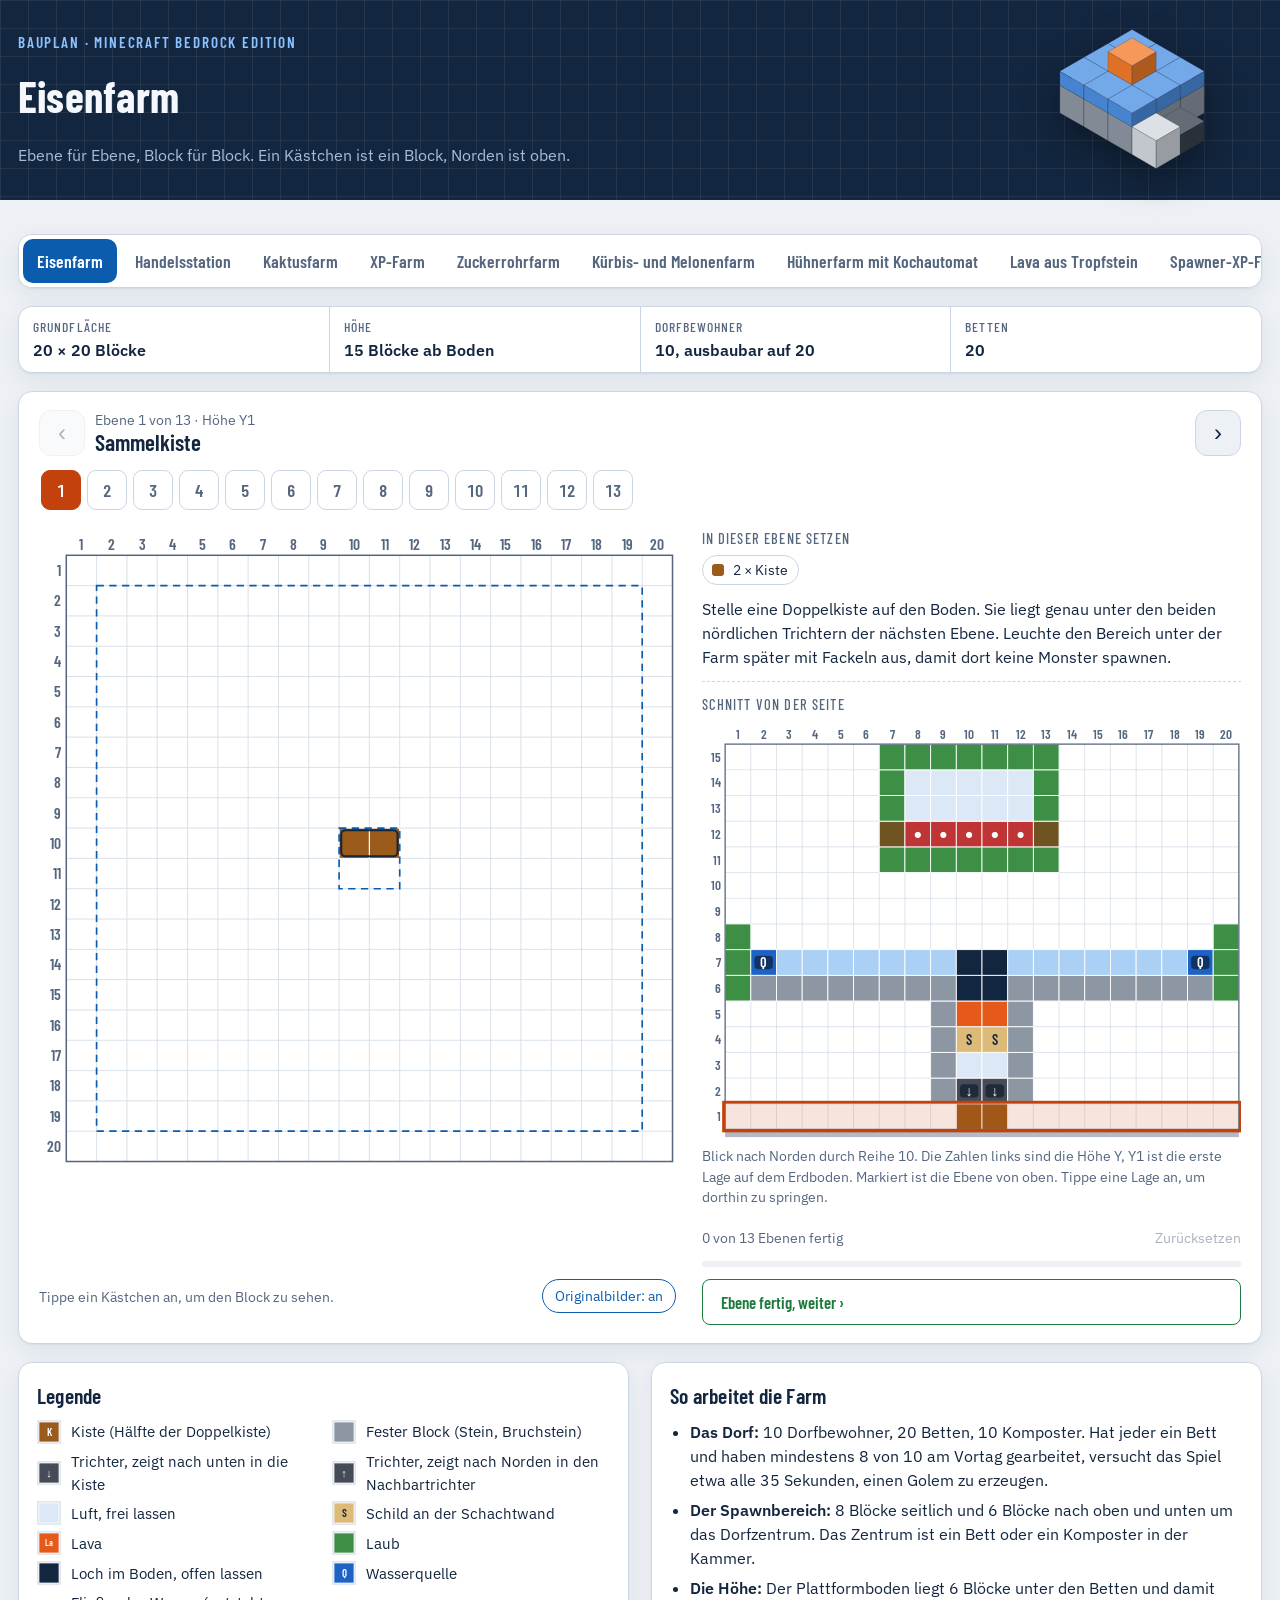
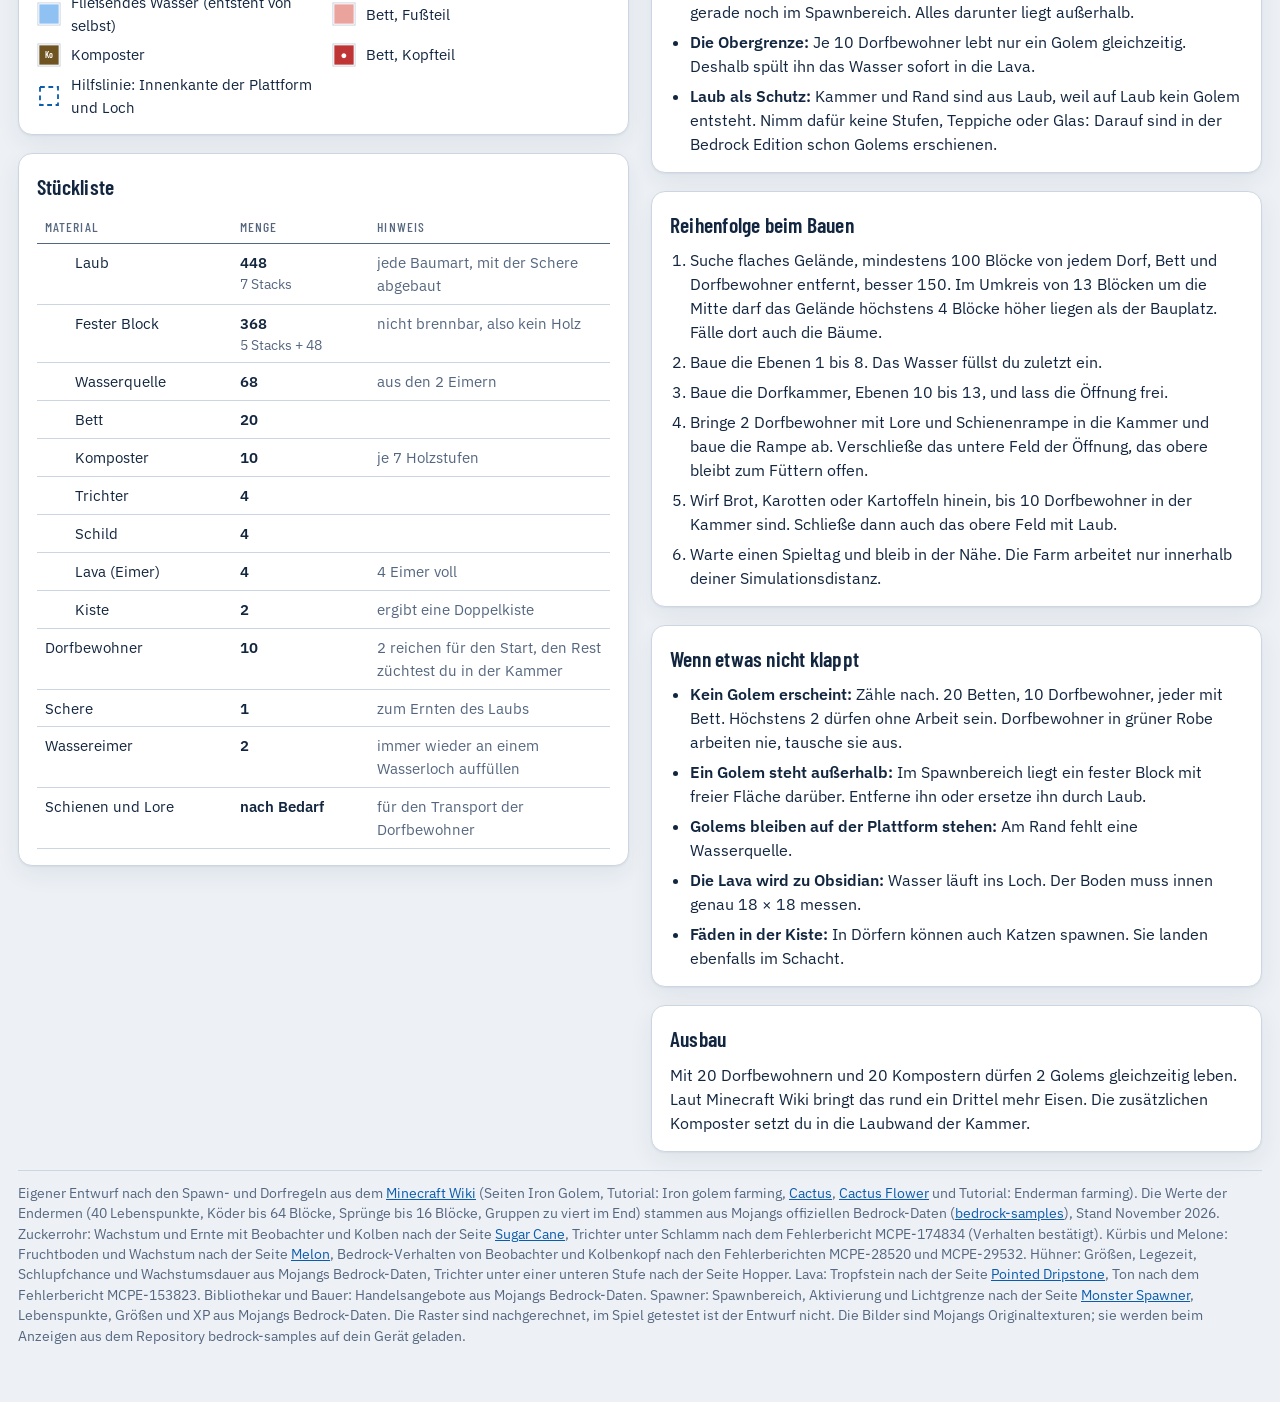
==== bauplaene/index.html @ aa2fbaed "Version 1.6: Spawner-XP-Farm für Zombie- und Skelett-Spawner - Raum 9 × 9 um den Spawner (Bedrock: S" ====
<!DOCTYPE html>
<html lang="de" class="app">
<head>
<meta charset="utf-8">
<meta name="viewport" content="width=device-width, initial-scale=1">
<meta name="color-scheme" content="light dark">
<title>Minecraft-Baupläne Bedrock</title>
<link rel="stylesheet" href="../fonts/fonts.css">
<style>
:root {
  /* Layout: ein Zeichenblatt. Schriftfeld oben, Grundriss der Ebene, Schnitt in gleicher Spaltenbreite darunter, dann Stückliste und Hinweise. */
  --paper: #E8EDF3;
  --sheet: #FBFCFE;
  --ink: #13263F;
  --ink-soft: #51647D;
  --line: #C3CEDB;
  --accent: #0B5CAD;
  --on-accent: #FFFFFF;
  --mark: #C2410C;
  --ok: #1E7A3C; --ok-soft: #E3F3E7;
  --f-display: 'Barlow Condensed', 'Arial Narrow', 'Helvetica Neue', sans-serif;
  --f-body: 'IBM Plex Sans', system-ui, -apple-system, 'Segoe UI', sans-serif;
  --cell-line: #D5DEE8;
  --b-stone: #8D96A3;
  --b-leaf: #3C8F45;
  --b-source: #1D62C4;
  --b-flow: #8FC1F2;
  --b-lava: #E5591A;
  --b-sign: #DDBA78;
  --b-hopper: #454C57;
  --b-chest: #9A5B1B;
  --b-bed: #BF3434;
  --b-bedfoot: #EBA39E;
  --b-compost: #6F5320;
  --b-work: #7E4E9E;
  --b-door: #5E3A1A;
  --b-torch: #F2C12E;
  --b-air: #DCE8F5;
  --b-open: #FFE6D6;
  --b-hole: #13263F;
  --b-sand: #E6D69A;
  --b-cactus: #2A7A48;
  --b-fence: #B0793A;
  --b-slab: #A7B0BC;
  --b-trap: #8A6236;
  --b-mite: #6B3FA0;
  --b-mud: #5B4A3F;
  --b-cane: #7FB85A;
  --b-glass: #9FD1E3;
  --b-piston: #A88B5C;
  --b-observer: #4E5560;
  --b-dust: #C21F1F;
  --b-farmland: #7A5230;
  --b-stem: #6FA83A;
  --b-button: #8D96A3;
  --b-dispenser: #6B7380;
  --b-chicken: #F4F1E8;
  --b-cauldron: #3F454E;
  --b-drip: #A88A6E;
  --b-spawner: #24303D;
}
@media (prefers-color-scheme: dark) {
  :root:not([data-theme="light"]) {
    color-scheme: dark;
    --paper: #0A1626; --sheet: #10223A; --ink: #E4EDF8; --ink-soft: #9DB2CC; --line: #2A4466;
    --accent: #74B4FF; --on-accent: #06121F; --mark: #FF9B61; --cell-line: #1F3854; --ok: #5FD38A; --ok-soft: #12362A;
    --b-stone: #7F8A99; --b-leaf: #4FA857; --b-source: #3F8BEA; --b-flow: #2F5F92; --b-lava: #F2702C;
    --b-sign: #D9B673; --b-hopper: #5B6472; --b-chest: #B5722A; --b-bed: #D44A4A; --b-bedfoot: #8E4A48;
    --b-compost: #8C6B2C; --b-work: #9A6BBD; --b-door: #8A5A2B; --b-torch: #F5CB45; --b-air: #1B3657;
    --b-open: #4A2A17; --b-hole: #050C16; --b-sand: #CDBB7C; --b-cactus: #3FA35F; --b-fence: #C08A48; --b-slab: #9AA6B6; --b-trap: #A97A45; --b-mite: #8E5FD0; --b-mud: #6E5C4F; --b-cane: #8CCB66; --b-glass: #3D6E8C; --b-piston: #B79A69; --b-observer: #6A7380; --b-dust: #E0413C; --b-farmland: #9A6A3E; --b-stem: #82BE4B; --b-button: #7F8A99; --b-dispenser: #7D8694; --b-chicken: #D9D4C6; --b-cauldron: #5A616C; --b-drip: #B99A7C; --b-spawner: #3A4A5C;
  }
}
:root[data-theme="dark"] {
  color-scheme: dark;
  --paper: #0A1626; --sheet: #10223A; --ink: #E4EDF8; --ink-soft: #9DB2CC; --line: #2A4466;
  --accent: #74B4FF; --on-accent: #06121F; --mark: #FF9B61; --cell-line: #1F3854; --ok: #5FD38A; --ok-soft: #12362A;
  --b-stone: #7F8A99; --b-leaf: #4FA857; --b-source: #3F8BEA; --b-flow: #2F5F92; --b-lava: #F2702C;
  --b-sign: #D9B673; --b-hopper: #5B6472; --b-chest: #B5722A; --b-bed: #D44A4A; --b-bedfoot: #8E4A48;
  --b-compost: #8C6B2C; --b-work: #9A6BBD; --b-door: #8A5A2B; --b-torch: #F5CB45; --b-air: #1B3657;
  --b-open: #4A2A17; --b-hole: #050C16; --b-sand: #CDBB7C; --b-cactus: #3FA35F; --b-fence: #C08A48; --b-slab: #9AA6B6; --b-trap: #A97A45; --b-mite: #8E5FD0; --b-mud: #6E5C4F; --b-cane: #8CCB66; --b-glass: #3D6E8C; --b-piston: #B79A69; --b-observer: #6A7380; --b-dust: #E0413C; --b-farmland: #9A6A3E; --b-stem: #82BE4B; --b-button: #7F8A99; --b-dispenser: #7D8694; --b-chicken: #D9D4C6; --b-cauldron: #5A616C; --b-drip: #B99A7C; --b-spawner: #3A4A5C;
}

* { box-sizing: border-box; }
html { -webkit-text-size-adjust: 100%; }
body { margin: 0; background: var(--paper); color: var(--ink); font-family: var(--f-body); font-size: 16px; line-height: 1.5; }
.wrap { max-width: 760px; margin: 0 auto; padding: 22px 16px 56px; display: flex; flex-direction: column; gap: 18px; }
h1, h2, h3, .eyebrow, .tabs a, .lname, .steps button, th { font-family: var(--f-display); }
h1 { font-size: 2.1rem; line-height: 1.05; font-weight: 600; margin: 0; text-wrap: balance; letter-spacing: .005em; }
h2 { font-size: 1.35rem; font-weight: 600; margin: 0 0 8px; text-wrap: balance; letter-spacing: .01em; }
p { margin: 0; }
a { color: var(--accent); }
:focus-visible { outline: 2px solid var(--mark); outline-offset: 2px; }

.eyebrow { font-size: .95rem; font-weight: 500; letter-spacing: .09em; text-transform: uppercase; color: var(--accent); margin: 0 0 4px; }
.lead { color: var(--ink-soft); margin-top: 8px; max-width: 62ch; }

.tabs { display: flex; border: 1px solid var(--line); border-radius: 8px; overflow-x: auto; overflow-y: hidden; background: var(--sheet); scrollbar-width: none; }
.tabs::-webkit-scrollbar { display: none; }
.tabs a { flex: 1 0 auto; display: flex; align-items: center; justify-content: center; text-align: center; padding: 12px 14px; font-weight: 600; font-size: 1.1rem; line-height: 1.15; letter-spacing: 0; white-space: nowrap; color: var(--ink-soft); text-decoration: none; }
.tabs a + a { border-left: 1px solid var(--line); }
.tabs a[aria-current="page"] { background: var(--accent); color: var(--on-accent); }

.specs { display: grid; grid-template-columns: repeat(2, 1fr); gap: 1px; background: var(--line); border: 1px solid var(--line); border-radius: 6px; overflow: hidden; margin: 0; }
.specs div { background: var(--sheet); padding: 8px 12px; }
.specs dt { font-family: var(--f-display); font-size: .85rem; letter-spacing: .08em; text-transform: uppercase; color: var(--ink-soft); }
.specs dd { margin: 0; font-weight: 600; font-variant-numeric: tabular-nums; }
@media (min-width: 620px) { .specs { grid-template-columns: repeat(4, 1fr); } }

.sheet { background: var(--sheet); border: 1px solid var(--line); border-radius: 8px; padding: 12px; display: flex; flex-direction: column; gap: 12px; }
.layerbar { display: grid; grid-template-columns: 46px 1fr 46px; gap: 10px; align-items: center; }
.layerbar button { height: 46px; border: 1px solid var(--line); border-radius: 8px; background: var(--paper); color: var(--ink); font-size: 1.5rem; line-height: 1; cursor: pointer; }
.layerbar button:disabled { opacity: .35; cursor: default; }
.lcount { font-size: .85rem; color: var(--ink-soft); font-variant-numeric: tabular-nums; }
.lname { font-size: 1.45rem; font-weight: 600; line-height: 1.1; }
.steps { display: flex; gap: 6px; overflow-x: auto; padding: 2px 2px 6px; margin: 0; list-style: none; }
.steps button { min-width: 40px; height: 40px; padding: 0 8px; border: 1px solid var(--line); border-radius: 6px; background: var(--sheet); color: var(--ink-soft); font-size: 1.1rem; font-weight: 600; cursor: pointer; font-variant-numeric: tabular-nums; }
.steps button[data-done] { background: var(--ok-soft); border-color: var(--ok); color: var(--ok); }
.steps button[data-done]::after { content: '✓'; font-size: .8em; margin-left: 2px; }
.steps button[aria-current="step"] { background: var(--mark); border-color: var(--mark); color: #fff; }
.steps button[aria-current="step"][data-done] { box-shadow: inset 0 -4px 0 var(--ok); }
.progress { display: grid; grid-template-columns: 1fr auto; gap: 6px 12px; align-items: center; }
.progress .ptext { font-size: .9rem; color: var(--ink-soft); font-variant-numeric: tabular-nums; }
.progress .pbar { grid-column: 1 / -1; height: 6px; border-radius: 3px; background: var(--paper); overflow: hidden; }
.progress .pbar i { display: block; height: 100%; width: 0; background: var(--ok); border-radius: 3px; transition: width .25s ease; }
.progress button { border: 0; background: none; color: var(--accent); font: inherit; font-size: .9rem; cursor: pointer; padding: 6px 0; min-height: 36px; }
.progress button[data-armed] { color: var(--mark); font-weight: 600; }
.progress button:disabled { color: var(--ink-soft); opacity: .5; cursor: default; }
.donebtn { align-self: flex-start; display: inline-flex; align-items: center; gap: 8px; min-height: 46px; padding: 0 18px; border-radius: 8px; border: 1.5px solid var(--ok);
  background: var(--sheet); color: var(--ok); font: 600 1.05rem var(--f-display); cursor: pointer; }
.donebtn[aria-pressed="true"] { background: var(--ok); color: var(--sheet); }
.tolist { margin: 14px 0 0; }
/* Originalbilder */
.plan image, .side image, .txi image { image-rendering: crisp-edges; image-rendering: pixelated; }
.bi { display: inline-flex; align-items: center; justify-content: center; width: 24px; height: 24px; flex: none; position: relative; font-style: normal; }
.bi .txi { position: absolute; inset: 0; width: 100%; height: 100%; }
.bi.tx > :not(.txi) { display: none; }
.chips .bi { width: 18px; height: 18px; }
td .bi { width: 22px; height: 22px; vertical-align: -6px; margin-right: 8px; }
.proberow { display: flex; align-items: center; justify-content: space-between; gap: 10px; flex-wrap: wrap; }
.proberow .probe { margin: 0; }
.texbtn { border: 1px solid var(--line); border-radius: 999px; background: var(--sheet); color: var(--ink-soft); font: inherit; font-size: .85rem; padding: 4px 12px; min-height: 34px; cursor: pointer; }
.texbtn[aria-pressed="true"] { color: var(--accent); border-color: var(--accent); }
.donebtn:focus-visible, .progress button:focus-visible { outline: 2px solid var(--accent); outline-offset: 2px; }
@media (prefers-reduced-motion: reduce) { .progress .pbar i { transition: none; } }
svg { display: block; width: 100%; height: auto; touch-action: manipulation; }
svg text { font-family: var(--f-display); font-weight: 600; }
.plan svg, .side svg { cursor: pointer; }
.probe { font-size: .9rem; color: var(--ink-soft); min-height: 1.4em; }
.chips { display: flex; flex-wrap: wrap; gap: 6px; margin: 0; padding: 0; list-style: none; }
.chips li { display: inline-flex; align-items: center; gap: 6px; border: 1px solid var(--line); border-radius: 999px; padding: 3px 10px 3px 6px; font-size: .9rem; font-variant-numeric: tabular-nums; }
.chips .dot { width: 12px; height: 12px; border-radius: 3px; flex: none; }
.chips .plain { padding-left: 10px; color: var(--ink-soft); }
.instruction { max-width: 65ch; }
.sub { font-family: var(--f-display); font-size: .9rem; letter-spacing: .08em; text-transform: uppercase; color: var(--ink-soft); margin: 0 0 6px; font-weight: 500; }
.caption { font-size: .85rem; color: var(--ink-soft); margin-top: 6px; }
.side { border-top: 1px dashed var(--line); padding-top: 12px; }

.legend { display: grid; grid-template-columns: 1fr; gap: 6px 16px; margin: 0; padding: 0; list-style: none; }
.legend li { display: flex; align-items: center; gap: 10px; font-size: .95rem; }
.legend svg { width: 24px; height: 24px; flex: none; }
@media (min-width: 560px) { .legend { grid-template-columns: 1fr 1fr; } }

.tablewrap { overflow-x: auto; }
table { width: 100%; border-collapse: collapse; font-size: .95rem; table-layout: fixed; }
th:nth-child(1) { width: 34%; }
th:nth-child(2) { width: 24%; }
th { text-align: left; font-size: .85rem; letter-spacing: .08em; text-transform: uppercase; color: var(--ink-soft); font-weight: 500; padding: 6px 8px; border-bottom: 1px solid var(--ink-soft); }
td { padding: 7px 8px; border-bottom: 1px solid var(--line); vertical-align: top; overflow-wrap: anywhere; hyphens: auto; }
td.num { font-variant-numeric: tabular-nums; font-weight: 600; }
.stk { display: block; font-weight: 400; font-size: .85rem; color: var(--ink-soft); }
td.hint { color: var(--ink-soft); }

.notes { display: flex; flex-direction: column; gap: 18px; }
.notes ul, .notes ol { margin: 0; padding-left: 1.25em; max-width: 65ch; display: flex; flex-direction: column; gap: 6px; }
.foot { font-size: .85rem; color: var(--ink-soft); border-top: 1px solid var(--line); padding-top: 12px; max-width: 65ch; }
[hidden] { display: none !important; }
</style>
<style id="app-style">
/* Programm-Ansicht: Kopfband wie im Lexikon, breites Fenster zweispaltig (Grundriss links, Schnitt und Anleitung rechts). */
:root {
  --paper: #EDF1F6; --sheet: #FFFFFF; --line: #CCD6E2; --ink-soft: #55677F;
  --tint: #E6EEF8; --band: #13263F; --band-ink: #F4F8FD; --band-soft: #A9BDD6; --band-line: rgba(255, 255, 255, .07);
  --shadow: 0 1px 2px rgba(19, 38, 63, .06), 0 8px 24px rgba(19, 38, 63, .07); --r: 14px;
}
@media (prefers-color-scheme: dark) {
  :root:not([data-theme="light"]) {
    --paper: #09131F; --sheet: #101F33; --line: #25405F; --ink-soft: #9DB2CC;
    --tint: #17304F; --band: #0D1C30; --band-soft: #9DB2CC; --band-line: rgba(255, 255, 255, .05);
    --shadow: 0 1px 2px rgba(0, 0, 0, .3), 0 8px 24px rgba(0, 0, 0, .25);
  }
}
:root[data-theme="dark"] {
  --paper: #09131F; --sheet: #101F33; --line: #25405F; --ink-soft: #9DB2CC;
  --tint: #17304F; --band: #0D1C30; --band-soft: #9DB2CC; --band-line: rgba(255, 255, 255, .05);
  --shadow: 0 1px 2px rgba(0, 0, 0, .3), 0 8px 24px rgba(0, 0, 0, .25);
}
html.app { scrollbar-width: thin; scrollbar-color: var(--line) transparent; }
html.app body { overflow-x: clip; }
html.app .wrap { max-width: 1360px; padding: 0 18px 56px; }
html.app .wrap > header { margin: 0 calc(50% - 50vw) 2px; padding: 24px calc(50vw - 50%) 26px; background-color: var(--band); background-image: linear-gradient(var(--band-line) 1px, transparent 1px), linear-gradient(90deg, var(--band-line) 1px, transparent 1px); background-size: 28px 28px; color: var(--band-ink); }
html.app .eyebrow { color: #8CC2FF; font-weight: 600; letter-spacing: .12em; margin-bottom: 6px; }
html.app h1 { font-size: 2.7rem; line-height: 1; font-weight: 700; }
html.app .lead { color: var(--band-soft); margin-top: 10px; }
html.app .tabs { display: flex; margin: 14px 0 0; border-radius: 14px; border: 1px solid var(--line); background: var(--sheet); box-shadow: var(--shadow); padding: 4px; gap: 4px; }
html.app .tabs a { border-radius: 10px; min-height: 44px; }
html.app .tabs a + a { border-left: 0; }
html.app .wrap > header { position: relative; }
html.app .hpic { display: none; }
@media (min-width: 900px) {
  html.app .wrap > header { display: grid; grid-template-columns: minmax(0, 1fr) 260px; column-gap: 28px; align-items: center; }
  html.app .wrap > header > * { grid-column: 1; }
  html.app .wrap > header > .hpic { display: block; grid-column: 2; grid-row: 1 / span 3; height: 150px; }
  html.app .hpic svg { width: 100%; height: 100%; display: block; filter: drop-shadow(0 14px 18px rgba(0, 0, 0, .35)); }
}
/* Schmal (iPhone): eigene Plan-Auswahl, Platz für die schwebende Tab-Leiste */
@media (max-width: 720px) {
  html.app .tabs { -webkit-mask-image: linear-gradient(90deg, #000 calc(100% - 36px), transparent); mask-image: linear-gradient(90deg, #000 calc(100% - 36px), transparent); }
  html.app body::after { content: ""; display: block; height: calc(104px + env(safe-area-inset-bottom, 0px)); }
}
html.app .specs { border-radius: var(--r); box-shadow: var(--shadow); }
html.app .specs div { padding: 10px 14px; }
html.app .sheet { border-radius: var(--r); box-shadow: var(--shadow); padding: 16px; }
html.app .layerbar button { border-radius: 12px; }
html.app .layerbar button:not(:disabled):hover, html.app .steps button:not([aria-current]):hover { background: var(--tint); }
html.app .steps button { border-radius: 9px; cursor: pointer; }
html.app .card { background: var(--sheet); border: 1px solid var(--line); border-radius: var(--r); box-shadow: var(--shadow); padding: 16px 18px; }
html.app .below { display: flex; flex-direction: column; gap: 18px; }
html.app .below > div { display: flex; flex-direction: column; gap: 18px; min-width: 0; }
html.app .notes ul, html.app .notes ol { max-width: none; }
html.app .foot { max-width: none; }
@media (min-width: 1100px) {
  html.app .sheet { display: grid; grid-template-columns: minmax(0, 1.18fr) minmax(0, 1fr); grid-template-rows: auto auto auto auto auto 1fr auto; column-gap: 26px; row-gap: 12px; align-items: start; padding: 18px 20px; }
  html.app .sheet > .layerbar, html.app .sheet > .steps { grid-column: 1 / -1; }
  html.app .sheet > .plan { grid-column: 1; grid-row: 3 / span 4; }
  html.app .sheet > .probe { grid-column: 1; grid-row: 7; }
  html.app .sheet > .setbox { grid-column: 2; grid-row: 3; }
  html.app .sheet > .instruction { grid-column: 2; grid-row: 4; max-width: none; }
  html.app .sheet > .side { grid-column: 2; grid-row: 5; }
  html.app .below { display: grid; grid-template-columns: minmax(0, 1fr) minmax(0, 1fr); column-gap: 22px; align-items: start; }
}
@media print {
  html.app .wrap > header { background: none; color: #000; margin: 0; padding: 0 0 8px; }
  html.app .eyebrow, html.app .lead { color: #333; }
  html.app .card, html.app .sheet, html.app .specs { box-shadow: none; }
}
</style>
</head>
<body>
<div class="wrap">

<header>
  <p class="eyebrow">Minecraft Bedrock Edition</p>
  <h1>Neun Baupläne für Farmen und Handel</h1>
  <p class="lead">Ebene für Ebene, Block für Block. Ein Kästchen ist ein Block, Norden ist oben.</p>
</header>

<nav class="tabs" id="tabs" aria-label="Bauplan wählen"></nav>

<dl class="specs" id="specs"></dl>

<section class="sheet" aria-label="Ebenenansicht">
  <div class="layerbar">
    <button type="button" id="prev" aria-label="Eine Ebene tiefer">‹</button>
    <div>
      <div class="lcount" id="lcount"></div>
      <div class="lname" id="lname"></div>
    </div>
    <button type="button" id="next" aria-label="Eine Ebene höher">›</button>
  </div>
  <ol class="steps" id="steps" aria-label="Ebenen"></ol>
  <div class="progress"><span class="ptext" id="ptext" aria-live="polite"></span><button type="button" id="preset">Zurücksetzen</button><div class="pbar" aria-hidden="true"><i id="pbar"></i></div></div>
  <div class="plan" id="plan"></div>
  <div class="probe proberow"><span id="probe" aria-live="polite"></span><button type="button" class="texbtn" id="texbtn" aria-pressed="true">Originalbilder</button></div>
  <div>
    <p class="sub">In dieser Ebene setzen</p>
    <ul class="chips" id="chips"></ul>
  </div>
  <p class="instruction" id="instruction"></p>
  <button type="button" class="donebtn" id="done" aria-pressed="false"></button>
  <div class="side">
    <p class="sub">Schnitt von der Seite</p>
    <div id="side"></div>
    <p class="caption" id="sidecap"></p>
  </div>
</section>

<section>
  <h2>Legende</h2>
  <ul class="legend" id="legend"></ul>
</section>

<section>
  <h2>Stückliste</h2>
  <div class="tablewrap">
    <table>
      <thead><tr><th>Material</th><th>Menge</th><th>Hinweis</th></tr></thead>
      <tbody id="materials"></tbody>
    </table>
  </div>
  <p class="tolist" id="tolist" hidden><button type="button" class="donebtn" id="tolistbtn">Material auf die Sammelliste</button></p>
</section>

<section class="notes" id="notes-eisenfarm">
  <div>
    <h2>So arbeitet die Farm</h2>
    <ul>
      <li><strong>Das Dorf:</strong> 10 Dorfbewohner, 20 Betten, 10 Komposter. Hat jeder ein Bett und haben mindestens 8 von 10 am Vortag gearbeitet, versucht das Spiel etwa alle 35 Sekunden, einen Golem zu erzeugen.</li>
      <li><strong>Der Spawnbereich:</strong> 8 Blöcke seitlich und 6 Blöcke nach oben und unten um das Dorfzentrum. Das Zentrum ist ein Bett oder ein Komposter in der Kammer.</li>
      <li><strong>Die Höhe:</strong> Der Plattformboden liegt 6 Blöcke unter den Betten und damit gerade noch im Spawnbereich. Alles darunter liegt außerhalb.</li>
      <li><strong>Die Obergrenze:</strong> Je 10 Dorfbewohner lebt nur ein Golem gleichzeitig. Deshalb spült ihn das Wasser sofort in die Lava.</li>
      <li><strong>Laub als Schutz:</strong> Kammer und Rand sind aus Laub, weil auf Laub kein Golem entsteht. Nimm dafür keine Stufen, Teppiche oder Glas: Darauf sind in der Bedrock Edition schon Golems erschienen.</li>
    </ul>
  </div>
  <div>
    <h2>Reihenfolge beim Bauen</h2>
    <ol>
      <li>Suche flaches Gelände, mindestens 100 Blöcke von jedem Dorf, Bett und Dorfbewohner entfernt, besser 150. Im Umkreis von 13 Blöcken um die Mitte darf das Gelände höchstens 4 Blöcke höher liegen als der Bauplatz. Fälle dort auch die Bäume.</li>
      <li>Baue die Ebenen 1 bis 8. Das Wasser füllst du zuletzt ein.</li>
      <li>Baue die Dorfkammer, Ebenen 10 bis 13, und lass die Öffnung frei.</li>
      <li>Bringe 2 Dorfbewohner mit Lore und Schienenrampe in die Kammer und baue die Rampe ab. Verschließe das untere Feld der Öffnung, das obere bleibt zum Füttern offen.</li>
      <li>Wirf Brot, Karotten oder Kartoffeln hinein, bis 10 Dorfbewohner in der Kammer sind. Schließe dann auch das obere Feld mit Laub.</li>
      <li>Warte einen Spieltag und bleib in der Nähe. Die Farm arbeitet nur innerhalb deiner Simulationsdistanz.</li>
    </ol>
  </div>
  <div>
    <h2>Wenn etwas nicht klappt</h2>
    <ul>
      <li><strong>Kein Golem erscheint:</strong> Zähle nach. 20 Betten, 10 Dorfbewohner, jeder mit Bett. Höchstens 2 dürfen ohne Arbeit sein. Dorfbewohner in grüner Robe arbeiten nie, tausche sie aus.</li>
      <li><strong>Ein Golem steht außerhalb:</strong> Im Spawnbereich liegt ein fester Block mit freier Fläche darüber. Entferne ihn oder ersetze ihn durch Laub.</li>
      <li><strong>Golems bleiben auf der Plattform stehen:</strong> Am Rand fehlt eine Wasserquelle.</li>
      <li><strong>Die Lava wird zu Obsidian:</strong> Wasser läuft ins Loch. Der Boden muss innen genau 18 × 18 messen.</li>
      <li><strong>Fäden in der Kiste:</strong> In Dörfern können auch Katzen spawnen. Sie landen ebenfalls im Schacht.</li>
    </ul>
  </div>
  <div>
    <h2>Ausbau</h2>
    <p class="instruction">Mit 20 Dorfbewohnern und 20 Kompostern dürfen 2 Golems gleichzeitig leben. Laut Minecraft Wiki bringt das rund ein Drittel mehr Eisen. Die zusätzlichen Komposter setzt du in die Laubwand der Kammer.</p>
  </div>
</section>

<section class="notes" id="notes-handelsstation" hidden>
  <div>
    <h2>So arbeitet die Halle</h2>
    <ul>
      <li><strong>Eine Box pro Händler:</strong> Jeder Dorfbewohner steht auf seinem Bett. Er erreicht nur dieses Bett und seinen Arbeitsblock.</li>
      <li><strong>Das Bett ist Pflicht:</strong> In der Bedrock Edition füllt ein Dorfbewohner seine Angebote nur auf, wenn er mit einem Arbeitsblock und einem Bett verknüpft ist.</li>
      <li><strong>Der Beruf:</strong> Der Arbeitsblock vor der Box bestimmt ihn.</li>
    </ul>
  </div>
  <div>
    <h2>Arbeitsblock und Beruf</h2>
    <div class="tablewrap">
      <table>
        <thead><tr><th>Arbeitsblock</th><th>Beruf</th><th>Lohnt sich für</th></tr></thead>
        <tbody>
          <tr><td>Lesepult</td><td>Bibliothekar</td><td class="hint">Verzauberte Bücher</td></tr>
          <tr><td>Schmiedetisch</td><td>Werkzeugschmied</td><td class="hint">Diamantwerkzeug</td></tr>
          <tr><td>Schleifstein</td><td>Waffenschmied</td><td class="hint">Diamantschwert und Diamantaxt</td></tr>
          <tr><td>Schmelzofen</td><td>Rüstungsschmied</td><td class="hint">Diamantrüstung</td></tr>
          <tr><td>Braustand</td><td>Geistlicher</td><td class="hint">Enderperlen, Erfahrungsfläschchen</td></tr>
          <tr><td>Komposter</td><td>Bauer</td><td class="hint">Smaragde für Ernte</td></tr>
          <tr><td>Bognertisch</td><td>Pfeilmacher</td><td class="hint">Smaragde für Stöcke</td></tr>
        </tbody>
      </table>
    </div>
  </div>
  <div>
    <h2>Zauberbücher gezielt bekommen</h2>
    <ul>
      <li><strong>Die Chance:</strong> Laut Mojangs Handelsdaten bietet ein neuer Bibliothekar auf Stufe 1 entweder ein Bücherregal oder ein verzaubertes Buch an, beides gleich wahrscheinlich. Auf Stufe 2 kommt entweder eine Laterne oder ein weiteres Buch.</li>
      <li><strong>Austauschen:</strong> Solange du noch nie mit ihm gehandelt hast, baust du das Lesepult vor seiner Box ab und setzt es neu. Er verliert den Beruf, nimmt ihn wieder an und würfelt neue Angebote. Ansehen ist erlaubt, erst ein Handel legt die Angebote fest.</li>
      <li><strong>Festhalten:</strong> Siehst du dein Wunschbuch, zum Beispiel Reparatur, handle sofort einmal mit ihm. Dann bleibt das Angebot für immer.</li>
      <li><strong>Preis:</strong> Ein Buch kostet Smaragde und ein normales Buch. Papier aus der Zuckerrohrfarm kauft er dir für Smaragde ab.</li>
    </ul>
  </div>
  <div>
    <h2>Reihenfolge beim Bauen</h2>
    <ol>
      <li>Wähle einen Platz mindestens 100 Blöcke von der Eisenfarm und von jedem Dorf entfernt, besser 150. Sonst verschmelzen die Dörfer und die Farm fällt aus.</li>
      <li>Baue Boden, Wände, Dach und Fackeln. Betten, Arbeitsblöcke und Sturz lässt du noch weg. Alle Boxen sind vorn offen.</li>
      <li>Fülle immer nur eine Box. Lege das Bett, fahre den Dorfbewohner mit der Lore bis vor die Box, zerstöre die Lore und schiebe ihn auf das Bett.</li>
      <li>Setze sofort einen Hilfsblock auf mittlerer Höhe in die Öffnung. Jetzt kommt er nicht mehr heraus.</li>
      <li>Setze den Arbeitsblock unten und den Sturz oben. Entferne den Hilfsblock. Grüne Partikel zeigen, dass er Bett und Arbeitsblock übernommen hat.</li>
      <li>Erst dann ist die nächste Box dran.</li>
    </ol>
  </div>
  <div>
    <h2>Wenn etwas nicht klappt</h2>
    <ul>
      <li><strong>Angebote füllen sich nicht auf:</strong> Der Dorfbewohner hat Bett oder Arbeitsblock einer anderen Box übernommen. Baue seinen Arbeitsblock ab und setze ihn neu.</li>
      <li><strong>Falscher Beruf oder schwaches Angebot:</strong> Solange du noch nicht mit ihm gehandelt hast, kannst du den Arbeitsblock abbauen und neu setzen. Dann wählt er neue Angebote.</li>
      <li><strong>Eisengolems an der Halle:</strong> Ab 20 Betten und 10 Dorfbewohnern erzeugt jedes Dorf Golems. Bleib bei dieser Halle unter 20 Betten.</li>
      <li><strong>Monster im Gang:</strong> Halte die Tür geschlossen und setze alle Fackeln.</li>
    </ul>
  </div>
</section>

<section class="notes" id="notes-kaktusfarm" hidden>
  <div>
    <h2>So arbeitet die Farm</h2>
    <ul>
      <li><strong>Die Regel:</strong> Ein Kaktus wächst nur auf Sand und bricht ab, sobald neben ihm ein Block steht.</li>
      <li><strong>Der Trick:</strong> Jeder Kaktus bleibt 1 Block hoch. Wächst er ins Feld darüber, hängt dort ein Zaun daneben. Das neue Stück bricht sofort ab und fällt als Gegenstand herunter.</li>
      <li><strong>Die Sammlung:</strong> Fällt es in eine der 5 Wasserbahnen, spült das Wasser es in die Sammelrinne und von dort in den Trichter.</li>
      <li><strong>Der Verlust:</strong> Was auf einem Kaktus oder auf dem Sand landet, ist verloren. Das gehört zu jeder Kaktusfarm ohne Redstone.</li>
      <li><strong>Kaktusblüten:</strong> Seit Version 1.21.70 können Kakteen Blüten treiben und wachsen dann nicht weiter. Neben einem Block entsteht keine Blüte. Deshalb hat hier jedes Wuchsfeld einen Zaun als Nachbarn.</li>
      <li><strong>Das Tempo:</strong> Ein Kaktus wächst im Schnitt etwa alle 18 Minuten, im Einzelfall auch viel früher oder später. 32 Kakteen wachsen zusammen rund 100-mal pro Stunde.</li>
    </ul>
  </div>
  <div>
    <h2>Reihenfolge beim Bauen</h2>
    <ol>
      <li>Baue die Ebenen 1 bis 3. Die Mauer beginnst du am Rand des Bodens und führst sie um die Sammelrinne herum. Prüfe die Rinne: Das Wasser endet ein Feld vor dem Trichter.</li>
      <li>Setze Sand und Wasserbahnen, Ebene 4. Pflanze dann die 16 Kakteen, Ebene 5. Stell dich dazu in eine Wasserbahn.</li>
      <li>Zieh die Mauer hoch und lege die Träger, Ebene 7. Hänge danach die Zäune von unten an, Ebene 6.</li>
      <li>Baue die zweite Etage genauso: Sand, Kakteen, Träger, Zäune.</li>
      <li>Leuchte den Raum unter dem Boden mit Fackeln aus, damit dort keine Monster spawnen.</li>
    </ol>
  </div>
  <div>
    <h2>Ausbau und Nutzen</h2>
    <ul>
      <li><strong>Mehr Etagen:</strong> Die Ebenen 8 bis 11 kannst du beliebig oft wiederholen. Jede Etage bringt 16 Kakteen und kostet 32 Sand, 16 Zäune, 32 Träger und 4 Mauerlagen.</li>
      <li><strong>Grüner Farbstoff:</strong> Kaktus im Ofen schmelzen. In der Bedrock Edition gibt das nur wenig Erfahrung.</li>
      <li><strong>Knochenmehl:</strong> Im Komposter füllt im Schnitt jeder zweite Kaktus eine Stufe.</li>
      <li><strong>Standort:</strong> Die Farm braucht kein Licht und keinen Abstand zu Dörfern. Sie arbeitet nur, solange du in der Nähe bist.</li>
    </ul>
  </div>
  <div>
    <h2>Wenn etwas nicht klappt</h2>
    <ul>
      <li><strong>Ein Kaktus lässt sich nicht pflanzen:</strong> Direkt neben dem Feld steht ein Block. Kakteen dürfen nur über Eck benachbart sein.</li>
      <li><strong>Ein Kaktus wächst 2 hoch und bleibt stehen:</strong> Neben dem Wuchsfeld fehlt der Zaun.</li>
      <li><strong>Eine Blüte sitzt auf dem Kaktus:</strong> Baue sie ab und prüfe, ob neben dem Wuchsfeld ein Zaun hängt.</li>
      <li><strong>Gegenstände bleiben im Wasser liegen:</strong> Am Nordende der Bahn fehlt die Quelle, oder die Bahn ist länger als 8 Felder.</li>
      <li><strong>Die Kiste bleibt leer:</strong> Der Trichter muss nach unten in die Kiste zeigen.</li>
    </ul>
  </div>
</section>

<section class="notes" id="notes-xpfarm" hidden>
  <div>
    <h2>So arbeitet die Farm</h2>
    <ul>
      <li><strong>Der Ort:</strong> Im End erscheinen sehr viele Endermen, in Gruppen zu viert. Steht die Farm 128 Blöcke von jeder Insel entfernt über dem Leeren, gibt es für sie nur noch einen Platz: deine Spawnplattform.</li>
      <li><strong>Der Köder:</strong> Endermen greifen jede Endermilbe an, die sie im Umkreis von 64 Blöcken sehen. Die Milbe sitzt in einer Lore mitten über dem Schacht.</li>
      <li><strong>Die Falle:</strong> Rund um die Milbe liegen offene Falltüren. Für Endermen sehen sie wie Boden aus. Wer darauf tritt, stürzt 41 Blöcke tief.</li>
      <li><strong>Der Fall:</strong> Ein Enderman hat 40 Lebenspunkte, der Sturz kostet ihn 38. Unten steht er mit einem Herz auf den Trichtern. Ein Schlag mit einem Schwert durch den Schlitz reicht, das bringt 5 Erfahrungspunkte.</li>
      <li><strong>Deine Sicherheit:</strong> Im 2 Blöcke hohen Gang passt kein Enderman. Durch den Schlitz siehst du nur Füße, keine Augen, deshalb werden sie nicht wütend.</li>
      <li><strong>Das Wasser:</strong> Endermen springen in der Bedrock Edition immer wieder zufällig bis zu 16 Blöcke weit. Wasser meiden sie, und in 2 Blöcke hohe Räume passen sie nicht. Deshalb liegt Wasser auf dem Dach und auf dem Tunnel.</li>
    </ul>
  </div>
  <div>
    <h2>Reihenfolge beim Bauen</h2>
    <ol>
      <li>Besiege den Enderdrachen. Baue dann vom Rand der Hauptinsel eine Brücke 128 Blöcke weit ins Leere, in eine Richtung ohne äußere Inseln.</li>
      <li>Baue die Ebenen 1 bis 5. Die letzten 16 Blöcke der Brücke werden ein Tunnel, 2 hoch, mit Dach und Wasser darauf. Setze dort alle 6 Blöcke eine Quelle.</li>
      <li>Stell eine Gerüstsäule aufs Dach, direkt nördlich am Schacht. Daran kletterst du mit Springen hoch und mit Schleichen hinunter. Zieh den Schacht beim Hochklettern bis Y42 mit hoch.</li>
      <li>Lege die Plattform, das Geländer und die Säule. Decke die 8 Lochfelder vorübergehend mit Blöcken ab. Setze Schiene und Lore auf die Säule.</li>
      <li>Wirf Enderperlen auf die Plattform, bis eine Endermilbe erscheint. In der Bedrock Edition entsteht sie dort, wo die Perle landet. Gib ihr sofort das Namensschild, sonst verschwindet sie. Schubs die Lore gegen sie, dann setzt sie sich hinein.</li>
      <li>Bau die Abdeckung der Lochfelder ab, setze die 8 Falltüren und öffne sie. Kletter am Gerüst hinunter und schlag das unterste Gerüst ab, dann fällt die ganze Säule zusammen. Über das Tunneldach gehst du zur Brücke und durch den Tunnel in den Gang.</li>
    </ol>
  </div>
  <div>
    <h2>Warum diese Farm</h2>
    <ul>
      <li><strong>Schnellste Möglichkeit:</strong> Eine Wächterfarm am Ozeanmonument gilt als noch etwas schneller. Dafür musst du aber ein ganzes Monument trockenlegen, das dauert viele Stunden.</li>
      <li><strong>Bestes Verhältnis:</strong> Die Enderman-Farm braucht nur gewöhnliche Blöcke, ist in einem Abend gebaut und liefert dazu Enderperlen.</li>
      <li><strong>Nutzen:</strong> Erfahrung für Zaubertisch, Amboss und Reparatur. Die Enderperlen landen in der Kiste.</li>
      <li><strong>Hinweis:</strong> Die Farm arbeitet nur, solange du im Gang stehst. Bist du weiter weg, spawnen oben keine Endermen.</li>
      <li><strong>Simulationsdistanz:</strong> Die Plattform liegt gut 40 Blöcke über dir. Bei Simulationsdistanz 4 ist das knapp am Rand des Bereichs, in dem Mobs erscheinen, und viele verschwinden wieder. Stell sie in den Welteinstellungen auf 6 oder mehr, wenn dein Gerät das schafft.</li>
    </ul>
  </div>
  <div>
    <h2>Wenn etwas nicht klappt</h2>
    <ul>
      <li><strong>Oben erscheinen keine Endermen:</strong> Eine Insel ist näher als 128 Blöcke, oder du stehst nicht im Gang. Endermen spawnen erst ab 24 Blöcken Abstand zu dir.</li>
      <li><strong>Die Endermen laufen nicht zur Mitte:</strong> Die Endermilbe fehlt. Ohne Namensschild verschwindet sie nach kurzer Zeit.</li>
      <li><strong>Sie sterben schon beim Sturz:</strong> Die Plattform liegt zu hoch. Zwischen Plattform und Trichtern müssen genau 41 Blöcke liegen.</li>
      <li><strong>Ein Schlag reicht nicht:</strong> Die Plattform liegt zu tief, oder du schlägst mit der Hand. Nimm ein Schwert.</li>
      <li><strong>Endermen tauchen auf dem Dach auf:</strong> Dort fehlt Wasser. Jedes Dachfeld muss nass sein.</li>
    </ul>
  </div>
</section>
<section class="notes" id="notes-zuckerrohr" hidden>
  <div>
    <h2>So arbeitet die Farm</h2>
    <ul>
      <li><strong>Das Wachstum:</strong> Zuckerrohr wächst bis 3 Blöcke hoch, wenn direkt neben seinem Boden Wasser liegt. Die Rinne in der Mitte versorgt beide Reihen.</li>
      <li><strong>Die Ernte:</strong> Erreicht ein Rohr den 3. Block, sieht das der Beobachter darüber. Er schickt ein Signal über den Redstone-Staub in den Block unter dem Staub, und alle Kolben der Reihe fahren aus. Sie schlagen den 2. Block ab, der 3. fällt mit. Der unterste bleibt stehen und wächst nach.</li>
      <li><strong>Die Sammlung:</strong> Die Ernte fällt auf den Schlamm. Der Trichter darunter zieht sie durch den Schlamm hindurch ein, das geht nur mit Schlamm, nicht mit Erde oder Sand. Die Trichter reichen alles in die Kiste weiter.</li>
      <li><strong>Das Tempo:</strong> Ein Rohr wächst im Schnitt etwa alle 18 Minuten um einen Block. 16 Pflanzen bringen zusammen rund 50 Zuckerrohr pro Stunde. Die Farm arbeitet nur, solange du in der Nähe bist.</li>
    </ul>
  </div>
  <div>
    <h2>Reihenfolge beim Bauen</h2>
    <ol>
      <li>Stelle die Kiste auf und lege die Trichter, Ebene 1. Schleiche beim Setzen, sonst öffnet sich die Kiste oder der Trichter, statt dass gebaut wird.</li>
      <li>Leere 16 Wasserflaschen auf Erde, so entsteht Schlamm. Lege ihn auf die Trichter und fülle die Rinne mit Wasser, Ebene 2.</li>
      <li>Pflanze das Zuckerrohr und setze das Glas, Ebene 3.</li>
      <li>Setze die Kolben, dann die Beobachter und zuletzt den Redstone-Staub, Ebenen 4 und 5. Beim Setzen der Beobachter fahren die Kolben einmal aus, das ist normal.</li>
    </ol>
  </div>
  <div>
    <h2>Ausbau</h2>
    <ul>
      <li><strong>Länger:</strong> Jede weitere Spalte bringt 2 Pflanzen und kostet 2 Trichter, 2 Schlamm, 2 Kolben, 2 Beobachter, 2 Redstone, 1 Glas und 5 feste Blöcke. Ab 16 Spalten pro Reihe reicht ein Trichterstrang nicht mehr, dann kommt eine zweite Kiste in die Mitte.</li>
      <li><strong>Nutzen:</strong> 3 Zuckerrohr ergeben 3 Papier. Ein Bibliothekar kauft Papier für Smaragde, und aus Papier und Leder werden Bücher für den Zaubertisch.</li>
    </ul>
  </div>
  <div>
    <h2>Wenn etwas nicht klappt</h2>
    <ul>
      <li><strong>Ein Rohr wird 3 hoch und bleibt stehen:</strong> Der Beobachter darüber schaut in die falsche Richtung. Das Gesicht muss zum Rohr zeigen, der rote Punkt zum Redstone.</li>
      <li><strong>Die Kolben schlagen den untersten Block ab:</strong> Sie sitzen eine Ebene zu tief. Kolben gehören auf Höhe des 2. Rohrblocks.</li>
      <li><strong>Zuckerrohr bleibt auf dem Boden liegen:</strong> Unter diesem Schlamm fehlt ein Trichter, oder dort liegt Erde statt Schlamm.</li>
      <li><strong>Die Kiste bleibt leer:</strong> Ein Trichter zeigt in die falsche Richtung. Jeder muss in den nächsten zeigen, der letzte in die Kiste.</li>
      <li><strong>Ein Rohr lässt sich nicht pflanzen:</strong> Neben dem Schlamm fehlt Wasser. Prüfe die Rinne an den Enden.</li>
    </ul>
  </div>
</section>
<section class="notes" id="notes-kuerbis" hidden>
  <div>
    <h2>So arbeitet die Farm</h2>
    <ul>
      <li><strong>Das Wachstum:</strong> Ein ausgewachsener Stiel setzt eine Frucht auf ein zufälliges Nachbarfeld. Hier sind nur die beiden Schlammfelder frei, alle anderen Seiten sind belegt. Solange eine Frucht am Stiel hängt, wächst keine neue.</li>
      <li><strong>Die Ernte:</strong> Ein Druck auf den Knopf, und alle 16 Kolben fahren einmal aus. Sie zerschlagen jede Frucht, die gerade da ist. Kürbisse fallen als ganzer Block, Melonen als 3 bis 7 Scheiben.</li>
      <li><strong>Die Sammlung:</strong> Die Ernte fällt auf den Schlamm, der Trichter darunter zieht sie hindurch und reicht sie bis in die Kiste weiter. Das klappt nur mit Schlamm, nicht mit Erde.</li>
      <li><strong>Das Tempo:</strong> Eine Frucht braucht 10 bis 30 Minuten. Drückst du etwa jede halbe Stunde, bekommst du fast jedes Mal 8 Früchte. Die Pflanzen wachsen nur, solange du in der Nähe bist.</li>
    </ul>
  </div>
  <div>
    <h2>Warum ein Knopf statt Beobachter</h2>
    <ul>
      <li><strong>Endlosschleife:</strong> Schaut ein Beobachter auf das Fruchtfeld, sieht er auch den Kolbenkopf, der dort hineinfährt. In der Bedrock Edition löst ihn das immer wieder aus, die Kolben schlagen dann ohne Pause. Mojang hat dieses Verhalten als gewollt bestätigt.</li>
      <li><strong>Stiel unzuverlässig:</strong> Schaut der Beobachter auf den Stiel, bemerkt er in der Bedrock Edition laut mehreren Fehlerberichten oft nicht, dass eine Frucht angewachsen ist, bei Melonen am häufigsten.</li>
      <li><strong>Darum der Knopf:</strong> Er funktioniert immer und kostet nur einen Stein.</li>
    </ul>
  </div>
  <div>
    <h2>Reihenfolge beim Bauen</h2>
    <ol>
      <li>Stelle die Kiste auf und lege die Trichter, Ebene 1. Schleiche beim Setzen.</li>
      <li>Leere 16 Wasserflaschen auf Erde, so entsteht Schlamm. Lege ihn auf die Trichter. Lege die Erde in die Mitte, mach sie mit der Hacke zu Ackerboden und gieße die beiden Wasserquellen, Ebene 2.</li>
      <li>Setze die Kolben und die Blöcke dahinter. Pflanze erst danach die Kerne, Ebene 3. Spring nie auf den Ackerboden.</li>
      <li>Streue den Staub und setze den Knopf, Ebene 4.</li>
    </ol>
  </div>
  <div>
    <h2>Nutzen und Ausbau</h2>
    <ul>
      <li><strong>Smaragde:</strong> Laut Mojangs Handelsdaten kauft ein Bauer auf Stufe 2 sechs Kürbisse für einen Smaragd und auf Stufe 3 vier Melonenblöcke für einen Smaragd. Aus 9 Melonenscheiben machst du einen Block.</li>
      <li><strong>Sonst:</strong> Kürbisse für Kürbiskuchen, geschnitzte Kürbisse für Schnee- und Eisengolems. Melonenscheiben mit Goldnuggets ergeben glitzernde Melonenscheiben für Heiltränke.</li>
      <li><strong>Größer:</strong> Die zwei Wasserquellen reichen für genau 8 Stiele. Für mehr baust du eine zweite Farm daneben.</li>
    </ul>
  </div>
  <div>
    <h2>Wenn etwas nicht klappt</h2>
    <ul>
      <li><strong>Es wächst nichts:</strong> Über den Stielen muss der Himmel frei sein, und der Ackerboden darf nicht wieder zu Erde geworden sein. Das passiert, wenn du darauf springst.</li>
      <li><strong>Eine Frucht bleibt nach dem Knopfdruck stehen:</strong> Der Kolben davor zeigt in die falsche Richtung, oder auf dem Block dahinter fehlt Staub.</li>
      <li><strong>Die Ernte bleibt liegen:</strong> Unter diesem Schlamm fehlt ein Trichter, oder dort liegt Erde statt Schlamm.</li>
    </ul>
  </div>
</section>
<section class="notes" id="notes-huehner" hidden>
  <div>
    <h2>So arbeitet die Farm</h2>
    <ul>
      <li><strong>Die Eier:</strong> Laut Mojangs Daten legt jedes Huhn alle 5 bis 10 Minuten ein Ei. Es fällt in den Trichter unter dem Pferch und weiter in den Spender.</li>
      <li><strong>Der Spender:</strong> Die beiden Beobachter lösen sich ständig gegenseitig aus, der östliche gibt dabei jedes Mal ein Signal an den Spender. Er wirft ein Ei auf die Stufe, sobald eines in ihm liegt. Aus jedem achten Ei schlüpft ein Küken.</li>
      <li><strong>Das Kochen:</strong> Nach 20 Minuten ist das Küken ausgewachsen. Es ist dann 0,8 Blöcke hoch, berührt die Lava und verbrennt. Dabei lässt es gebratenes Hähnchen und Federn fallen. Der Trichter zieht beides durch die untere Stufe in die Kiste.</li>
      <li><strong>Das Tempo:</strong> Rund ein Brathähnchen je Huhn im Pferch und Stunde, mit 8 Hühnern also etwa 8. Die Farm arbeitet nur, solange du in der Nähe bist.</li>
    </ul>
  </div>
  <div>
    <h2>Reihenfolge beim Bauen</h2>
    <ol>
      <li>Kiste, Sockel und unteren Trichter setzen, Ebenen 1 und 2.</li>
      <li>Erst die beiden Beobachter, dann den Spender, dann Stufe und Glas, Ebene 3.</li>
      <li>Oberen Trichter, Glas und zuletzt die Lava, Ebene 4.</li>
      <li>Pferch bauen, Eier hineinwerfen, Deckel drauf, Ebenen 5 und 6.</li>
    </ol>
  </div>
  <div>
    <h2>Gut zu wissen</h2>
    <ul>
      <li><strong>Mehr Hühner:</strong> Nimm den Deckel kurz ab und wirf weitere Eier in den Pferch.</li>
      <li><strong>Abschalten:</strong> Die Beobachter laufen ständig. Baue einen davon ab, wenn du die Farm anhalten willst.</li>
      <li><strong>Kleine Verluste:</strong> Ab und zu springt ein Teil der Beute in die Lava und verbrennt.</li>
    </ul>
  </div>
  <div>
    <h2>Wenn etwas nicht klappt</h2>
    <ul>
      <li><strong>Küken verbrennen sofort:</strong> Statt einer unteren liegt eine obere Stufe auf dem Trichter, oder sie fehlt ganz.</li>
      <li><strong>Ausgewachsene Hühner bleiben am Leben:</strong> Über der Stufe fehlt die Lava, oder es ist fließende Lava statt einer Quelle.</li>
      <li><strong>Der Spender wirft nichts:</strong> Der rote Punkt des östlichen Beobachters muss zum Spender zeigen, und der obere Trichter muss nach unten in den Spender zeigen.</li>
      <li><strong>Die Kiste bleibt leer:</strong> Der Trichter unter der Stufe zeigt nicht in die Kiste.</li>
    </ul>
  </div>
</section>
<section class="notes" id="notes-lava" hidden>
  <div>
    <h2>So arbeitet die Farm</h2>
    <ul>
      <li><strong>Das Tropfen:</strong> Liegt eine Lavaquelle auf einem Block, unter dem ein spitzer Tropfstein hängt, tropft Lava aus seiner Spitze. Trifft ein Tropfen den Kessel darunter, ist er auf einmal voll. Die Lavaquelle wird dabei nicht verbraucht.</li>
      <li><strong>Das Tempo:</strong> Ein Kessel braucht im Schnitt knapp einen Minecraft-Tag, also rund 20 Minuten. Mit 6 Kesseln holst du so etwa 18 Eimer pro Stunde. In der Bedrock Edition berichten Spieler, dass es eher langsamer geht. Die Farm arbeitet nur, solange du in der Nähe bist.</li>
      <li><strong>Abschöpfen:</strong> Klicke mit einem leeren Eimer auf einen vollen Kessel. Ein Eimer Lava brennt im Ofen 100 Gegenstände.</li>
    </ul>
  </div>
  <div>
    <h2>Und der Ton?</h2>
    <ul>
      <li><strong>In Java</strong> wird Schlamm auf einem Block mit Tropfstein darunter mit der Zeit zu Ton.</li>
      <li><strong>In der Bedrock Edition</strong> ist das in Mojangs Fehlerdatenbank als Fehler bestätigt (MCPE-153823). Darum hat diese Farm keinen Tonteil. Ob der Fehler inzwischen behoben ist, ließ sich nicht prüfen.</li>
      <li><strong>Selbst testen:</strong> Ersetze eine Lavaquelle durch einen Schlammblock. Wird er nach einiger Zeit zu Ton, klappt es in deiner Version, und du kannst die Farm umbauen.</li>
    </ul>
  </div>
  <div>
    <h2>Reihenfolge beim Bauen</h2>
    <ol>
      <li>Baue die beiden Säulen und die tragende Lage, Ebenen 1 bis 3.</li>
      <li>Hänge die 6 Tropfsteine unter die tragende Lage und stelle die Kessel genau darunter.</li>
      <li>Ziehe den Rand hoch und gieße die Lava hinein, Ebene 4. Lava bekommst du im Nether oder tief unter der Erde.</li>
      <li>Leg den Deckel auf, Ebene 5.</li>
    </ol>
  </div>
  <div>
    <h2>Wenn etwas nicht klappt</h2>
    <ul>
      <li><strong>Ein Kessel füllt sich nie:</strong> Über diesem Block liegt fließende Lava statt einer Quelle, oder der Tropfstein hängt nicht genau darunter.</li>
      <li><strong>Es tropft, aber der Kessel bleibt leer:</strong> Der Kessel steht nicht genau unter der Spitze. Häng außerdem nur einen Tropfstein je Kessel auf.</li>
    </ul>
  </div>
</section>
<section class="notes" id="notes-spawner" hidden>
  <div>
    <h2>So arbeitet die Farm</h2>
    <ul>
      <li><strong>Der Spawner:</strong> In der Bedrock Edition setzt er Mobs bis zu 4 Felder weit um sich herum ab, wobei Schritte nach Norden, Süden, Osten und Westen zusammengezählt werden. Er arbeitet nur, wenn du höchstens 16 Blöcke entfernt bist und es im Raum dunkel ist. Der Raum deckt diesen Bereich genau ab.</li>
      <li><strong>Das Wasser:</strong> Es schiebt jeden Mob nach Süden in den Graben. Der ist 2 Blöcke tief, dort kommt keiner mehr heraus.</li>
      <li><strong>Das Töten:</strong> Du stehst im Gang eine Lage tiefer und triffst die Füße der Mobs durch den halben Block Luft unter den Stufen. Die Mobs sehen dich nicht und kommen nicht an dich heran. Schleichen macht das Zielen leichter.</li>
      <li><strong>XP und Beute:</strong> Laut Mojangs Daten gibt ein Zombie oder Skelett nur XP, wenn der letzte Schlag von dir kommt: 5 Punkte, mit Ausrüstung etwas mehr. Fleisch, Knochen und Pfeile ziehen die Trichter in die Kiste.</li>
    </ul>
  </div>
  <div>
    <h2>Warum ohne langen Fallschacht</h2>
    <ul>
      <li><strong>Der Haken der üblichen Anleitungen:</strong> Viele lassen die Mobs 22 Blöcke tief fallen, damit ein Schlag reicht. Unten am Schacht wärst du aber weiter als 16 Blöcke vom Spawner weg, und er hört auf zu arbeiten.</li>
      <li><strong>Hier:</strong> Du stehst höchstens gut 9 Blöcke entfernt. Dafür haben die Mobs volle Lebenspunkte. Mit einem guten Schwert mit Schärfe reichen meist 2 Schläge, sonst 3.</li>
    </ul>
  </div>
  <div>
    <h2>Reihenfolge beim Bauen</h2>
    <ol>
      <li>Finde ein Verlies mit Zombie- oder Skelett-Spawner: ein Raum aus Bruchstein und bemoostem Bruchstein, oft mit Kisten. Setze sofort Fackeln auf und um den Spawner, dann entsteht nichts, während du baust.</li>
      <li>Grabe Gang, Graben und Nische aus und setze Trichter, Kiste und die oberen Stufen, Ebenen 1 bis 3.</li>
      <li>Grabe den Raum auf 9 × 9 Felder und genau 2 Blöcke Höhe um den Spawner aus, Ebenen 4 bis 7. Schließe jede Höhle und jeden Gang, der in den Raum führt.</li>
      <li>Grabe vom Ostende des Gangs eine Treppe oder einen Leiterschacht zu deinem Zugangstunnel.</li>
      <li>Gieße die 9 Wasserquellen an der Nordwand, Ebene 5. Hol dann alle Fackeln aus dem Raum und geh in den Gang.</li>
    </ol>
  </div>
  <div>
    <h2>Wenn etwas nicht klappt</h2>
    <ul>
      <li><strong>Es spawnt nichts:</strong> Im Raum ist noch eine Fackel, oder du bist zu weit weg. Laut einem Bedrock-Fehlerbericht kann ein Spawner, auf den Wasser gegossen wurde, danach nicht mehr spawnen. Gieße deshalb nie direkt auf ihn.</li>
      <li><strong>Im Süden des Raums spawnt wenig:</strong> Licht aus dem Gang dringt durch den Spalt. Lass den Gang dunkel, ein Trank der Nachtsicht hilft beim Sehen.</li>
      <li><strong>Mobs bleiben im Raum stehen:</strong> Dort ist der Boden trocken. Prüfe, ob alle 9 Quellen an der Nordwand liegen.</li>
      <li><strong>Wasser läuft in den Graben:</strong> Eine Quelle liegt zu weit im Süden. Das Wasser muss genau 7 Felder fließen.</li>
      <li><strong>Spinnen-Spawner:</strong> Dafür passt dieser Plan nicht. Spinnen sind breiter als ein Block und klettern an Wänden hoch.</li>
    </ul>
  </div>
</section>
<p class="foot">Eigener Entwurf nach den Spawn- und Dorfregeln aus dem <a href="https://minecraft.wiki/w/Iron_Golem">Minecraft Wiki</a> (Seiten Iron Golem, Tutorial: Iron golem farming, <a href="https://minecraft.wiki/w/Cactus">Cactus</a>, <a href="https://minecraft.wiki/w/Cactus_Flower">Cactus Flower</a> und Tutorial: Enderman farming). Die Werte der Endermen (40 Lebenspunkte, Köder bis 64 Blöcke, Sprünge bis 16 Blöcke, Gruppen zu viert im End) stammen aus Mojangs offiziellen Bedrock-Daten (<a href="https://github.com/Mojang/bedrock-samples">bedrock-samples</a>), Stand November 2026. Zuckerrohr: Wachstum und Ernte mit Beobachter und Kolben nach der Seite <a href="https://minecraft.wiki/w/Sugar_Cane">Sugar Cane</a>, Trichter unter Schlamm nach dem Fehlerbericht MCPE-174834 (Verhalten bestätigt). Kürbis und Melone: Fruchtboden und Wachstum nach der Seite <a href="https://minecraft.wiki/w/Melon">Melon</a>, Bedrock-Verhalten von Beobachter und Kolbenkopf nach den Fehlerberichten MCPE-28520 und MCPE-29532. Hühner: Größen, Legezeit, Schlupfchance und Wachstumsdauer aus Mojangs Bedrock-Daten, Trichter unter einer unteren Stufe nach der Seite Hopper. Lava: Tropfstein nach der Seite <a href="https://minecraft.wiki/w/Pointed_Dripstone">Pointed Dripstone</a>, Ton nach dem Fehlerbericht MCPE-153823. Bibliothekar und Bauer: Handelsangebote aus Mojangs Bedrock-Daten. Spawner: Spawnbereich, Aktivierung und Lichtgrenze nach der Seite <a href="https://minecraft.wiki/w/Monster_Spawner">Monster Spawner</a>, Lebenspunkte, Größen und XP aus Mojangs Bedrock-Daten. Die Raster sind nachgerechnet, im Spiel getestet ist der Entwurf nicht. Die Bilder sind Mojangs Originaltexturen; sie werden beim Anzeigen aus dem Repository bedrock-samples auf dein Gerät geladen.</p>

</div>
<script>
/* Originalbilder aus Mojangs Resource Pack. Die Seiten enthalten keine Spielgrafiken: Die Bilder werden zur Laufzeit
   aus Mojangs offiziellem Repository (oder im Windows-Programm über dessen Zwischenspeicher) geladen. Fehlt ein Bild,
   bleibt das farbige Plättchen stehen. */
var BWTEX = (function () {
  'use strict';
  var REPO = 'https://raw.githubusercontent.com/Mojang/bedrock-samples/v1.26.60.5/resource_pack/textures/';
  var BASE = (function () { try { if (window.parent !== window && window.parent.BW_TEX) return window.parent.BW_TEX; } catch (e) {} return window.BW_TEX || REPO; })();
  var PATHS = [], MAP = {}, cache = {};
  // Formen als Quader in Blockeinheiten [x0, y0, z0, x1, y1, z1]
  var SH = {
    c: [[0, 0, 0, 1, 1, 1]], s: [[0, 0, 0, 1, 1, .5]], st: [[0, 0, 0, 1, 1, .5], [0, 0, .5, 1, .5, 1]],
    fe: [[.375, 0, 0, .625, .25, 1], [.4375, .25, .375, .5625, .75, .5625], [.4375, .25, .75, .5625, .75, .9375], [.375, .75, 0, .625, 1, 1]],
    fg: [[.4375, 0, .3125, .5625, .125, 1], [.4375, .125, .375, .5625, .875, .5625], [.4375, .125, .75, .5625, .875, .9375], [.4375, .875, .3125, .5625, 1, 1]],
    w: [[.3125, 0, 0, .6875, 1, .8125], [.25, .25, 0, .75, .75, 1]], pp: [[.0625, .0625, 0, .9375, .9375, .0625]],
    b: [[.3125, .375, 0, .6875, .625, .125]], ca: [[0, 0, 0, 1, 1, .0625]], t: [[0, 0, 0, 1, 1, .1875]]
  };
  function P(x, y, z) { return [16 + (x - y) * 15, 1 + (x + y) * 7.5 + (1 - z) * 15]; }
  function r2(v) { return Math.round(v * 1000) / 1000; }
  function img(p, m) {
    return '<image data-p="' + p + '" width="16" height="16" preserveAspectRatio="xMinYMin slice"' + (m ? ' transform="matrix(' + m.map(r2).join(' ') + ')"' : '') + '/>';
  }
  function face(p, O, A, B, shade) {
    var s = img(p, [(A[0] - O[0]) / 16, (A[1] - O[1]) / 16, (B[0] - O[0]) / 16, (B[1] - O[1]) / 16, O[0], O[1]]);
    if (shade) s += '<polygon points="' + [O, A, [A[0] + B[0] - O[0], A[1] + B[1] - O[1]], B].map(function (q) { return r2(q[0]) + ',' + r2(q[1]); }).join(' ') + '" fill="#000" opacity="' + shade + '"/>';
    return s;
  }
  function box(b, t) {
    return face(t[0], P(b[0], b[1], b[5]), P(b[3], b[1], b[5]), P(b[0], b[4], b[5]), 0) +
           face(t[1], P(b[0], b[4], b[5]), P(b[3], b[4], b[5]), P(b[0], b[4], b[2]), .18) +
           face(t[2], P(b[3], b[4], b[5]), P(b[3], b[1], b[5]), P(b[3], b[4], b[2]), .38);
  }
  function spec(id) { var m = MAP[id]; return m ? [m[0]].concat(m.slice(1).map(function (n) { return PATHS[n]; })) : null; }
  function svg(sp) {
    if (sp[0] === 'f') return '<svg class="txi" viewBox="0 0 16 16" aria-hidden="true">' + img(sp[1]) + '</svg>';
    var boxes = (SH[sp[0]] || SH.c).slice().sort(function (a, b) { return (a[0] + a[1] + a[3] + a[4]) - (b[0] + b[1] + b[3] + b[4]) || a[2] - b[2]; });
    return '<svg class="txi" viewBox="0 0 32 32" aria-hidden="true">' + boxes.map(function (b) { return box(b, sp.slice(1)); }).join('') + '</svg>';
  }
  /* TGA (einige Mojang-Texturen) im Browser dekodieren: liefert Pixel von oben nach unten */
  function tga(buf) {
    var b = new Uint8Array(buf), type = b[2], w = b[12] | b[13] << 8, h = b[14] | b[15] << 8, bpp = b[16], top = b[17] & 32;
    if ((type !== 2 && type !== 10) || (bpp !== 24 && bpp !== 32) || !w || !h) throw new Error('tga');
    var px = bpp >> 3, o = 18 + b[0] + (b[1] ? (b[5] | b[6] << 8) * (b[7] >> 3) : 0), n = w * h, out = new Uint8ClampedArray(n * 4), i = 0;
    function put(j) {
      var y = (i / w) | 0, k = ((top ? y : h - 1 - y) * w + i % w) * 4;
      out[k] = b[j + 2]; out[k + 1] = b[j + 1]; out[k + 2] = b[j]; out[k + 3] = px === 4 ? b[j + 3] : 255; i++;
    }
    if (type === 2) while (i < n) { put(o); o += px; }
    else while (i < n) { var c = b[o++], cnt = (c & 127) + 1, r; if (c & 128) { for (r = 0; r < cnt && i < n; r++) put(o); o += px; } else for (r = 0; r < cnt && i < n; r++) { put(o); o += px; } }
    return { w: w, h: h, d: out };
  }
  /* PNG/JPEG über ein Bitmap in Pixel umwandeln (nur für Texturen mit Färbemaske nötig) */
  function bitmap(blob) {
    return createImageBitmap(blob).then(function (bm) {
      var cv = document.createElement('canvas'); cv.width = bm.width; cv.height = bm.height;
      var ctx = cv.getContext('2d'); ctx.drawImage(bm, 0, 0);
      return { w: bm.width, h: bm.height, d: ctx.getImageData(0, 0, bm.width, bm.height).data };
    });
  }
  /* Färbemaske wie im Spiel: Alpha 255 = voll einfärben, kleiner Wert = kaum einfärben; jedes Pixel außer Alpha 0 wird deckend */
  function mask(im, hex) {
    var t = /^[0-9a-f]{6}$/i.test(hex) ? [parseInt(hex.slice(0, 2), 16) / 255, parseInt(hex.slice(2, 4), 16) / 255, parseInt(hex.slice(4, 6), 16) / 255] : [1, 1, 1];
    for (var k = 0, d = im.d; k < d.length; k += 4) {
      var a = d[k + 3]; if (!a) continue;
      var f = a / 255; d[k] *= 1 - f + f * t[0]; d[k + 1] *= 1 - f + f * t[1]; d[k + 2] *= 1 - f + f * t[2]; d[k + 3] = 255;
    }
    return im;
  }
  function dataUrl(im) {
    var cv = document.createElement('canvas'); cv.width = im.w; cv.height = im.h;
    cv.getContext('2d').putImageData(new ImageData(new Uint8ClampedArray(im.d), im.w, im.h), 0, 0);
    return cv.toDataURL('image/png');
  }
  /* Pfad "datei.png" oder "datei.tga#a06540" (Färbemaske mit Standardfarbe, "#" allein = Maske ohne Farbe) */
  function url(p) {
    if (cache[p]) return cache[p];
    var h = p.indexOf('#'), file = h < 0 ? p : p.slice(0, h), col = h < 0 ? null : p.slice(h + 1), isTga = /\.tga$/.test(file);
    if (!isTga && col === null) return (cache[p] = Promise.resolve(BASE + file));
    return (cache[p] = fetch(BASE + file, { mode: 'cors', credentials: 'omit' }).then(function (r) {
      if (!r.ok) throw new Error(r.status);
      return isTga ? r.arrayBuffer().then(tga) : r.blob().then(bitmap);
    }).then(function (im) { return dataUrl(col === null ? im : mask(im, col)); }));
  }
  function fail(el) { el.classList.remove('tx'); el.classList.add('txfail'); var s = el.querySelector('svg.txi'); if (s) s.remove(); }
  function paint(el) {
    var sp = spec(el.getAttribute('data-tx')); if (!sp) return;
    el.insertAdjacentHTML('afterbegin', svg(sp)); el.classList.add('tx');
    [].forEach.call(el.querySelectorAll('svg.txi image[data-p]'), function (im) {
      url(im.getAttribute('data-p')).then(function (u) { im.setAttribute('href', u); }, function () { fail(el); });
    });
  }
  var io = 'IntersectionObserver' in window ? new IntersectionObserver(function (es) {
    es.forEach(function (e) { if (e.isIntersecting) { io.unobserve(e.target); paint(e.target); } });
  }, { rootMargin: '300px' }) : null;
  function scan(root) {
    [].forEach.call((root || document).querySelectorAll('[data-tx]:not([data-txo])'), function (el) {
      el.setAttribute('data-txo', ''); if (!MAP[el.getAttribute('data-tx')]) return;
      if (io) io.observe(el); else paint(el);
    });
  }
  var pending = false;
  function later() { if (pending) return; pending = true; (window.requestAnimationFrame || setTimeout)(function () { pending = false; scan(document); }); }
  document.addEventListener('error', function (e) {
    var t = e.target; if (!t || !t.tagName || t.tagName.toLowerCase() !== 'image' || !t.closest) return;
    var el = t.closest('.tx'); if (el) fail(el); else if (t.hasAttribute('data-p')) t.remove();
  }, true);
  // Bilder in fertigem SVG (z. B. Bauplan-Raster) nachladen
  function fill(root) {
    [].forEach.call((root || document).querySelectorAll('image[data-p]:not([href])'), function (im) {
      url(im.getAttribute('data-p')).then(function (u) { im.setAttribute('href', u); }, function () { im.remove(); });
    });
  }
  return {
    init: function (paths, map) {
      PATHS = paths || []; MAP = map || {};
      if (window.MutationObserver) new MutationObserver(later).observe(document.documentElement, { childList: true, subtree: true });
      later();
    },
    has: function (id) { return !!MAP[id]; },
    svg: function (id) { var sp = spec(id); return sp ? svg(sp) : ''; },
    url: url, paint: paint, scan: scan, fill: fill, base: BASE
  };
})();

</script>
<script>
/* Bauplan-Daten: reine Daten, kein DOM. Raster: grid[z][x], Norden ist oben (z = 0). */
var BLOCKS = {
  S: { name: 'Fester Block (Stein, Bruchstein)', mat: 'stone', fill: 'var(--b-stone)' },
  Z: { name: 'Sturz (fester Block über der Öffnung)', mat: 'stone', fill: 'var(--b-stone)', glyph: '=', dark: true },
  L: { name: 'Laub', mat: 'leaf', fill: 'var(--b-leaf)' },
  Q: { name: 'Wasserquelle', mat: 'source', fill: 'var(--b-source)', glyph: 'Q', dark: true },
  f: { name: 'Fließendes Wasser (entsteht von selbst)', fill: 'var(--b-flow)' },
  V: { name: 'Lava', mat: 'lava', fill: 'var(--b-lava)', glyph: 'La', dark: true },
  X: { name: 'Schild an der Schachtwand', mat: 'sign', fill: 'var(--b-sign)', glyph: 'S' },
  t: { name: 'Trichter, zeigt nach unten in die Kiste', mat: 'hopper', fill: 'var(--b-hopper)', glyph: '↓', dark: true },
  n: { name: 'Trichter, zeigt nach Norden in den Nachbartrichter', mat: 'hopper', fill: 'var(--b-hopper)', glyph: '↑', dark: true },
  K: { name: 'Kiste (Hälfte der Doppelkiste)', mat: 'chest', fill: 'var(--b-chest)', glyph: 'K', dark: true },
  B: { name: 'Bett, Kopfteil', mat: 'bed', fill: 'var(--b-bed)', glyph: '●', dark: true },
  b: { name: 'Bett, Fußteil', fill: 'var(--b-bedfoot)' },
  C: { name: 'Komposter', mat: 'composter', fill: 'var(--b-compost)', glyph: 'Ko', dark: true },
  A: { name: 'Arbeitsblock', mat: 'work', fill: 'var(--b-work)', glyph: 'A', dark: true },
  D: { name: 'Tür, untere Hälfte', mat: 'door', fill: 'var(--b-door)', glyph: 'Tü', dark: true },
  d: { name: 'Tür, obere Hälfte', fill: 'var(--b-door)', glyph: 'Tü', dark: true },
  F: { name: 'Fackel an der Trennwand', mat: 'torch', fill: 'var(--b-torch)', glyph: 'F' },
  o: { name: 'Luft, frei lassen', fill: 'var(--b-air)' },
  O: { name: 'Handelsöffnung, frei lassen', fill: 'var(--b-open)', glyph: '↔', open: true },
  h: { name: 'Loch im Boden, offen lassen', fill: 'var(--b-hole)' },
  N: { name: 'Sand', mat: 'sand', fill: 'var(--b-sand)' },
  c: { name: 'Kaktus', mat: 'cactus', fill: 'var(--b-cactus)', glyph: 'ψ', dark: true },
  z: { name: 'Zaun, hängt unter dem Träger', mat: 'fence', fill: 'var(--b-fence)', glyph: '+', dark: true },
  w: { name: 'Wuchsfeld, frei lassen: hier bricht der Kaktus ab', fill: 'var(--b-air)', glyph: '↑', ink: true },
  U: { name: 'Träger (fester Block)', mat: 'stone', fill: 'var(--b-stone)', glyph: '=', dark: true },
  e: { name: 'Trichter, zeigt nach Osten (→) in den Nachbarn', mat: 'hopper', fill: 'var(--b-hopper)', glyph: '→', dark: true },
  s: { name: 'Trichter, zeigt nach Süden (↓) in den Nachbarn', mat: 'hopper', fill: 'var(--b-hopper)', glyph: '↓', dark: true },
  T: { name: 'Obere Stufe: unten bleibt ein halber Block Luft', mat: 'slab', fill: 'var(--b-slab)', glyph: '▀', dark: true },
  E: { name: 'Eingang, frei lassen', fill: 'var(--b-open)', glyph: '↕', open: true },
  R: { name: 'Falltür im Loch, offen', mat: 'trapdoor', fill: 'var(--b-trap)', glyph: 'Fa', dark: true },
  g: { name: 'Zaun als Geländer', mat: 'fence', fill: 'var(--b-fence)', glyph: '+', dark: true },
  M: { name: 'Schiene mit Lore, darin die Endermilbe mit Namensschild', mat: 'rail', fill: 'var(--b-mite)', glyph: 'Mi', dark: true },
  m: { name: 'Schlamm, liegt direkt auf dem Trichter', mat: 'mud', fill: 'var(--b-mud)', glyph: 'Sc', dark: true },
  r: { name: 'Zuckerrohr, unterster Block (bleibt stehen)', mat: 'cane', fill: 'var(--b-cane)', glyph: 'Z', dark: true },
  u: { name: 'Wuchsfeld, frei lassen: hier wächst das Zuckerrohr nach', fill: 'var(--b-air)', glyph: '↑', ink: true },
  G: { name: 'Glas', mat: 'glass', fill: 'var(--b-glass)', glyph: 'Gl' },
  P: { name: 'Kolben, Kopf zeigt nach Süden (↓) zur Pflanze', mat: 'piston', fill: 'var(--b-piston)', glyph: 'K↓', dark: true },
  p: { name: 'Kolben, Kopf zeigt nach Norden (↑) zur Pflanze', mat: 'piston', fill: 'var(--b-piston)', glyph: 'K↑', dark: true },
  Y: { name: 'Beobachter, Gesicht nach Süden (↓) zum Zuckerrohr, roter Punkt nach Norden', mat: 'observer', fill: 'var(--b-observer)', glyph: 'B↓', dark: true },
  y: { name: 'Beobachter, Gesicht nach Norden (↑) zum Zuckerrohr, roter Punkt nach Süden', mat: 'observer', fill: 'var(--b-observer)', glyph: 'B↑', dark: true },
  i: { name: 'Redstone-Staub', mat: 'dust', fill: 'var(--b-dust)', glyph: '•', dark: true },
  a: { name: 'Ackerboden: Erde, mit der Hacke bearbeitet', mat: 'dirt', fill: 'var(--b-farmland)' },
  k: { name: 'Kürbis- oder Melonenstiel: Kern auf den Ackerboden', mat: 'seeds', fill: 'var(--b-stem)', glyph: 'St', dark: true },
  v: { name: 'Fruchtfeld, frei lassen: hier wächst die Frucht', fill: 'var(--b-air)', glyph: '◆', ink: true },
  W: { name: 'Steinknopf: ein Druck erntet alle Früchte', mat: 'button', fill: 'var(--b-button)', glyph: 'Kn', dark: true },
  H: { name: 'Spender, zeigt nach Osten (→) in die Kammer', mat: 'dispenser', fill: 'var(--b-dispenser)', glyph: 'Sp', dark: true },
  I: { name: 'Beobachter, Gesicht nach Osten (→) zum zweiten Beobachter, roter Punkt nach Westen', mat: 'observer', fill: 'var(--b-observer)', glyph: 'B→', dark: true },
  J: { name: 'Beobachter, Gesicht nach Westen (←) zum ersten Beobachter, roter Punkt nach Osten zum Spender', mat: 'observer', fill: 'var(--b-observer)', glyph: 'B←', dark: true },
  l: { name: 'Trichter, zeigt nach unten in den Spender', mat: 'hopper', fill: 'var(--b-hopper)', glyph: '↓', dark: true },
  q: { name: 'Untere Stufe: hier stehen die Küken', mat: 'slab', fill: 'var(--b-slab)', glyph: '▄', dark: true },
  x: { name: 'Hühner, stehen auf dem Trichter', fill: 'var(--b-chicken)', glyph: 'Hu' },
  j: { name: 'Kessel, fängt die Lava auf', mat: 'cauldron', fill: 'var(--b-cauldron)', glyph: 'Ke', dark: true },
  1: { name: 'Spitzer Tropfstein, hängt unter dem Block', mat: 'dripstone', fill: 'var(--b-drip)', glyph: '▼', dark: true },
  3: { name: 'Spawner: ist schon da, nicht abbauen und kein Wasser direkt darauf gießen', fill: 'var(--b-spawner)', glyph: '✱', dark: true }
};

var MATERIALS = {
  stone: 'Fester Block',
  leaf: 'Laub',
  source: 'Wasserquelle',
  lava: 'Lava (Eimer)',
  sign: 'Schild',
  hopper: 'Trichter',
  chest: 'Kiste',
  bed: 'Bett',
  composter: 'Komposter',
  work: 'Arbeitsblock',
  door: 'Tür',
  torch: 'Fackel',
  sand: 'Sand',
  cactus: 'Kaktus',
  fence: 'Zaun',
  slab: 'Stufe',
  trapdoor: 'Falltür',
  rail: 'Schiene',
  mud: 'Schlamm',
  cane: 'Zuckerrohr',
  glass: 'Glas',
  piston: 'Kolben',
  observer: 'Beobachter',
  dust: 'Redstone-Staub',
  dirt: 'Erde (wird Ackerboden)',
  seeds: 'Kürbis- oder Melonenkerne',
  button: 'Steinknopf',
  dispenser: 'Spender',
  cauldron: 'Kessel',
  dripstone: 'Spitzer Tropfstein'
};

var PLANS = (function () {
  function mk(w, d) { return Array.from({ length: d }, function () { return Array(w).fill('.'); }); }
  function rect(g, x0, z0, x1, z1, c) { for (var z = z0; z <= z1; z++) for (var x = x0; x <= x1; x++) g[z][x] = c; }
  function ring(g, x0, z0, x1, z1, c) {
    for (var z = z0; z <= z1; z++) for (var x = x0; x <= x1; x++)
      if (x === x0 || x === x1 || z === z0 || z === z1) g[z][x] = c;
  }
  function rows(g) { return g.map(function (r) { return r.join(''); }); }

  /* ---------- Eisenfarm: 20 x 20, Y1 bis Y15 ---------- */
  function farm() {
    var W = 20, L = [], g;
    function shaft(g, inner) { ring(g, 8, 8, 11, 11, 'S'); rect(g, 9, 9, 10, 10, inner); }

    g = mk(W, W); g[9][9] = 'K'; g[9][10] = 'K';
    L.push({ y: [1, 1], name: 'Sammelkiste', grid: rows(g), pairs: [[9, 9, 10, 9]],
      text: 'Stelle eine Doppelkiste auf den Boden. Sie liegt genau unter den beiden nördlichen Trichtern der nächsten Ebene. Leuchte den Bereich unter der Farm später mit Fackeln aus, damit dort keine Monster spawnen.' });

    g = mk(W, W); shaft(g, 't'); g[10][9] = 'n'; g[10][10] = 'n';
    L.push({ y: [2, 2], name: 'Trichter', grid: rows(g),
      text: 'Setze 2 Trichter direkt auf die Kiste. Schleiche beim Platzieren, sonst öffnet sich die Kiste. Die 2 südlichen Trichter klickst du seitlich an die ersten beiden, damit sie hineinleiten. Rundherum ein Ring aus 12 festen Blöcken.' });

    g = mk(W, W); shaft(g, 'o');
    L.push({ y: [3, 3], name: 'Schacht, Fußraum', grid: rows(g),
      text: 'Ring aus 12 Blöcken weiterbauen. Die 4 Felder in der Mitte bleiben leer. Hier steht später der Golem, seine Beute fällt in die Trichter.' });

    g = mk(W, W); shaft(g, 'X');
    L.push({ y: [4, 4], name: 'Schilder', grid: rows(g),
      text: 'Ring weiterbauen. Hänge in jedes der 4 inneren Felder ein Schild an die Schachtwand. Die Schilder tragen die Lava der nächsten Ebene.' });

    g = mk(W, W); shaft(g, 'V');
    L.push({ y: [5, 5], name: 'Lava', grid: rows(g),
      text: 'Ring weiterbauen. Gieße in jedes der 4 inneren Felder einen Eimer Lava. Sie trifft nur den Kopf des Golems. Eisen und Mohn fallen darunter in die Trichter und verbrennen nicht.' });

    g = mk(W, W); ring(g, 0, 0, 19, 19, 'L'); rect(g, 1, 1, 18, 18, 'S'); rect(g, 9, 9, 10, 10, 'h');
    L.push({ y: [6, 6], name: 'Boden der Spawnplattform', grid: rows(g),
      text: 'Lege 18 × 18 feste Blöcke mit einem Loch von 2 × 2 genau über der Lava. Außen herum kommt ein Ring aus Laub. Nur auf diesem Boden sollen Golems entstehen. Nimm Stein oder Bruchstein, kein Holz.' });

    g = mk(W, W); ring(g, 0, 0, 19, 19, 'L'); rect(g, 1, 1, 18, 18, 'f'); ring(g, 1, 1, 18, 18, 'Q'); rect(g, 9, 9, 10, 10, 'h');
    L.push({ y: [7, 7], name: 'Wasser', grid: rows(g), flow: true,
      text: 'Laubring eine Lage höher ziehen. Setze in jedes Feld direkt am Rand eine Wasserquelle, insgesamt 68. Das Wasser fließt 7 Felder weit und endet genau am Loch, ohne hineinzulaufen. Es spült jeden Golem in den Schacht.' });

    g = mk(W, W); ring(g, 0, 0, 19, 19, 'L');
    L.push({ y: [8, 8], name: 'Rand, zweite Lage', grid: rows(g),
      text: 'Laubring noch eine Lage höher ziehen. So kommt kein Golem über den Rand.' });

    g = mk(W, W);
    L.push({ y: [9, 10], name: 'Frei lassen', grid: rows(g),
      text: 'Hier baust du nichts. Über dem Plattformboden müssen 4 Blöcke frei bleiben, sonst kann unter der Dorfkammer kein Golem spawnen.' });

    g = mk(W, W); rect(g, 6, 5, 12, 14, 'L');
    L.push({ y: [11, 11], name: 'Boden der Dorfkammer', grid: rows(g),
      text: 'Lege 7 × 10 Laubblöcke schwebend über die Mitte. Baue dafür eine Hilfssäule vom Plattformboden hoch und reiße sie danach wieder ab.' });

    g = mk(W, W); ring(g, 6, 5, 12, 14, 'L');
    var beds = [], x, z;
    for (x = 7; x <= 11; x++) {
      [[6, 7], [8, 9], [11, 10], [13, 12]].forEach(function (p) {
        g[p[0]][x] = 'b'; g[p[1]][x] = 'B';
        beds.push([x, Math.min(p[0], p[1]), x, Math.max(p[0], p[1])]);
      });
    }
    for (z = 7; z <= 11; z++) g[z][6] = 'C';
    for (z = 8; z <= 12; z++) g[z][12] = 'C';
    L.push({ y: [12, 12], name: 'Betten und Komposter', grid: rows(g), pairs: beds,
      text: 'Lege 20 Betten als Fußboden: 5 Spalten mit je 4 Betten, die Kopfteile zeigen zur Mitte. Die Wand ist aus Laub, darin sitzen 10 Komposter. Die Dorfbewohner laufen auf den Betten und erreichen so Bett und Arbeitsblock.' });

    g = mk(W, W); ring(g, 6, 5, 12, 14, 'L'); rect(g, 7, 6, 11, 13, 'o');
    L.push({ y: [13, 14], name: 'Wände der Kammer', grid: rows(g),
      text: 'Zwei Lagen Laubwand. Lass an einer Stelle eine Öffnung, 1 breit und 2 hoch, bis die Dorfbewohner drin sind. Danach mit Laub schließen.' });

    g = mk(W, W); rect(g, 6, 5, 12, 14, 'L');
    L.push({ y: [15, 15], name: 'Dach', grid: rows(g),
      text: 'Lege 7 × 10 Laubblöcke als Dach. Kein fester Block darf oben offen liegen.' });

    return {
      id: 'eisenfarm', title: 'Eisenfarm', w: W, d: W, yMin: 1, yMax: 15, sliceZ: 9, ground: true,
      guides: [[1, 1, 18, 18], [9, 9, 10, 10]],
            specs: [['Grundfläche', '20 × 20 Blöcke'], ['Höhe', '15 Blöcke ab Boden'], ['Dorfbewohner', '10, ausbaubar auf 20'], ['Betten', '20']],
      extras: [['Dorfbewohner', '10', '2 reichen für den Start, den Rest züchtest du in der Kammer'],
               ['Schere', '1', 'zum Ernten des Laubs'],
               ['Wassereimer', '2', 'immer wieder an einem Wasserloch auffüllen'],
               ['Schienen und Lore', 'nach Bedarf', 'für den Transport der Dorfbewohner']],
      hints: { stone: 'nicht brennbar, also kein Holz', leaf: 'jede Baumart, mit der Schere abgebaut', source: 'aus den 2 Eimern', lava: '4 Eimer voll', chest: 'ergibt eine Doppelkiste', composter: 'je 7 Holzstufen' },
      layers: L
    };
  }

  /* ---------- Handelsstation: 11 x 11, Y0 bis Y4 ---------- */
  function hall() {
    var W = 11, L = [], g, z, lanes = [1, 3, 5, 7, 9], walls = [2, 4, 6, 8];
    function shell(g) {
      ring(g, 0, 0, 10, 10, 'S');
      walls.forEach(function (z) { rect(g, 1, z, 3, z, 'S'); rect(g, 7, z, 9, z, 'S'); });
      rect(g, 4, 1, 6, 9, 'o');
    }

    g = mk(W, W); rect(g, 0, 0, 10, 10, 'S');
    L.push({ y: [0, 0], name: 'Boden', grid: rows(g),
      text: 'Lege 11 × 11 feste Blöcke als Boden.' });

    g = mk(W, W); shell(g); g[0][5] = 'D';
    var beds = [];
    lanes.forEach(function (z) {
      g[z][1] = 'B'; g[z][2] = 'b'; g[z][3] = 'A';
      g[z][7] = 'A'; g[z][8] = 'b'; g[z][9] = 'B';
      beds.push([1, z, 2, z]); beds.push([8, z, 9, z]);
    });
    L.push({ y: [1, 1], name: 'Betten und Arbeitsblöcke', grid: rows(g), pairs: beds,
      text: 'Außenwand mit Tür an der Nordseite. Zehn Boxen, je 1 breit und 2 tief, getrennt durch Wände. In jeder Box liegt ein Bett als Boden, das Kopfteil an der Außenwand. Vor jeder Box steht der Arbeitsblock. Der Gang in der Mitte ist 3 breit.' });

    g = mk(W, W); shell(g); g[0][5] = 'd';
    lanes.forEach(function (z) { g[z][1] = 'o'; g[z][2] = 'o'; g[z][3] = 'O'; g[z][7] = 'O'; g[z][8] = 'o'; g[z][9] = 'o'; });
    L.push({ y: [2, 2], name: 'Handelsöffnung', grid: rows(g),
      text: 'Wände weiterbauen. Über jedem Arbeitsblock bleibt ein Feld offen. Durch diese Öffnung handelst du mit dem Dorfbewohner, der auf seinem Bett steht.' });

    g = mk(W, W); shell(g);
    lanes.forEach(function (z) { g[z][1] = 'o'; g[z][2] = 'o'; g[z][3] = 'Z'; g[z][7] = 'Z'; g[z][8] = 'o'; g[z][9] = 'o'; });
    walls.forEach(function (z) { g[z][4] = 'F'; g[z][6] = 'F'; });
    L.push({ y: [3, 3], name: 'Sturz und Licht', grid: rows(g),
      text: 'Wände weiterbauen. Über jeder Öffnung sitzt ein fester Block, damit der Dorfbewohner nicht auf den Arbeitsblock klettert und entkommt. Setze 8 Fackeln an die Trennwände im Gang.' });

    g = mk(W, W); rect(g, 0, 0, 10, 10, 'S');
    L.push({ y: [4, 4], name: 'Dach', grid: rows(g),
      text: 'Lege 11 × 11 feste Blöcke als Dach.' });

    return {
      id: 'handelsstation', title: 'Handelsstation', w: W, d: W, yMin: 0, yMax: 4, sliceZ: 1, ground: false,
      guides: [],
      specs: [['Grundfläche', '11 × 11 Blöcke'], ['Höhe', '5 Lagen, innen 3 hoch'], ['Plätze', '10 Dorfbewohner'], ['Betten', '10']],
      extras: [['Dorfbewohner', '10', 'einzeln hineinbringen'],
               ['Hilfsblock', '1', 'sperrt die Öffnung, während du Arbeitsblock und Sturz setzt'],
               ['Schienen und Lore', 'nach Bedarf', 'für den Transport der Dorfbewohner']],
      hints: { stone: 'Material frei wählbar', work: 'bestimmt den Beruf, siehe unten', bed: 'Farbe egal', door: 'Eisentür mit Knopf hält Zombies sicher draußen' },
      layers: L
    };
  }

  /* ---------- Kaktusfarm: 11 x 11, Y1 bis Y11, zwei Etagen ---------- */
  function cactus() {
    var W = 11, L = [], g, ev = [2, 4, 6, 8], od = [1, 3, 5, 7, 9];
    function wall(g) { ring(g, 0, 0, 10, 10, 'S'); }
    function cols(g, c) { ev.forEach(function (x) { rect(g, x, 1, x, 8, c); }); }
    function plants(g) { ev.forEach(function (x) { ev.forEach(function (z) { g[z][x] = 'c'; }); }); }
    function fences(g) {
      ev.forEach(function (x) {
        [1, 3, 5, 7].forEach(function (z) { g[z][x] = 'z'; });
        ev.forEach(function (z) { g[z][x] = 'w'; });
      });
    }

    g = mk(W, W); g[9][0] = 'K'; g[9][1] = 'K';
    L.push({ y: [1, 1], name: 'Sammelkiste', grid: rows(g), pairs: [[0, 9, 1, 9]],
      text: 'Stelle eine Doppelkiste auf den Boden. Die östliche Hälfte liegt unter dem Trichter der nächsten Ebene.' });

    g = mk(W, W); g[9][1] = 't'; rect(g, 2, 9, 9, 9, 'S');
    L.push({ y: [2, 2], name: 'Trichter und Rinnenboden', grid: rows(g),
      text: 'Setze den Trichter auf die östliche Kistenhälfte und schleiche dabei. Nach Osten schließt der Boden der Sammelrinne an, 8 feste Blöcke. Über der westlichen Kistenhälfte bleibt das Feld frei, sonst geht die Kiste nicht auf.' });

    g = mk(W, W); wall(g); rect(g, 1, 1, 9, 8, 'S'); rect(g, 2, 9, 8, 9, 'f'); g[9][9] = 'Q'; g[9][1] = 'o';
    L.push({ y: [3, 3], name: 'Boden und Sammelrinne', grid: rows(g),
      text: 'Lege 9 × 8 feste Blöcke als Boden und ziehe die Mauer ringsum, auch um die Rinne. Die Wasserquelle der Rinne sitzt ganz im Osten. Das Wasser fließt 7 Felder nach Westen und endet ein Feld vor dem Trichter.' });

    g = mk(W, W); wall(g); cols(g, 'N'); od.forEach(function (x) { g[1][x] = 'Q'; rect(g, x, 2, x, 8, 'f'); });
    L.push({ y: [4, 4], name: 'Sand und Wasserbahnen', grid: rows(g),
      text: 'Mauer weiterbauen. Lege 4 Sandreihen, je 8 lang, mit einer Bahn Abstand. In jede der 5 Bahnen kommt eine Wasserquelle am Nordende. Das Wasser fließt nach Süden und lässt die Ernte in die Rinne fallen.' });

    g = mk(W, W); wall(g); plants(g);
    L.push({ y: [5, 5], name: 'Kakteen, Etage 1', grid: rows(g),
      text: 'Mauer weiterbauen. Pflanze 16 Kakteen auf den Sand, immer mit einem Feld Abstand. Neben einem Kaktus darf auf dieser Höhe kein Block stehen.' });

    g = mk(W, W); wall(g); fences(g);
    L.push({ y: [6, 6], name: 'Zäune, Etage 1', grid: rows(g),
      text: 'Mauer weiterbauen. Über jedem freien Sandfeld hängt ein Zaun. Lege zuerst die Träger der nächsten Ebene und klicke die Zäune dann von unten an. Die Felder über den Kakteen bleiben frei. Dort wächst der Kaktus hinein und bricht am Zaun ab.' });

    g = mk(W, W); wall(g); cols(g, 'U');
    L.push({ y: [7, 7], name: 'Träger', grid: rows(g),
      text: 'Mauer weiterbauen. Lege über jede Sandreihe eine Reihe aus 8 festen Blöcken, von der Nordwand aus. Sie hält die Zäune darunter und trägt den Sand der zweiten Etage.' });

    g = mk(W, W); wall(g); cols(g, 'N');
    L.push({ y: [8, 8], name: 'Sand, Etage 2', grid: rows(g),
      text: 'Mauer weiterbauen. Lege 4 Sandreihen auf die Träger.' });

    g = mk(W, W); wall(g); plants(g);
    L.push({ y: [9, 9], name: 'Kakteen, Etage 2', grid: rows(g),
      text: 'Mauer weiterbauen. Pflanze wieder 16 Kakteen, genau über denen der ersten Etage.' });

    g = mk(W, W); wall(g); fences(g);
    L.push({ y: [10, 10], name: 'Zäune, Etage 2', grid: rows(g),
      text: 'Mauer weiterbauen. Wieder hängt über jedem freien Sandfeld ein Zaun, die Felder über den Kakteen bleiben frei.' });

    g = mk(W, W); wall(g); cols(g, 'U');
    L.push({ y: [11, 11], name: 'Abschluss', grid: rows(g),
      text: 'Letzte Mauerlage und 4 Trägerreihen als Deckel. Daran hängen die Zäune der zweiten Etage. Für eine dritte Etage baust du hier mit Sand weiter.' });

    return {
      id: 'kaktusfarm', title: 'Kaktusfarm', w: W, d: W, yMin: 1, yMax: 11, sliceX: 2, ground: true,
      guides: [],
      specs: [['Grundfläche', '11 × 11 Blöcke'], ['Höhe', '11 Blöcke ab Boden'], ['Kakteen', '32 in 2 Etagen'], ['Redstone', 'keins']],
      extras: [['Wassereimer', '1', 'für die 6 Quellen immer wieder auffüllen'],
               ['Fackeln', 'nach Bedarf', 'für den Raum unter dem Boden']],
      hints: { stone: 'Mauer auch aus Glas, dann siehst du hinein', sand: 'roter Sand geht auch', cactus: 'wenige reichen, den Rest liefert die Farm',
               fence: 'aus 4 Brettern und 2 Stöcken werden 3', source: 'aus dem Eimer', chest: 'ergibt eine Doppelkiste' },
      layers: L
    };
  }

  /* ---------- XP-Farm (Endermen im End): 17 x 17, Y1 bis Y45 ---------- */
  function xp() {
    var W = 17, L = [], g;
    function bridge(g, c) { rect(g, 8, 14, 8, 16, c); }
    function tunnel(g) { rect(g, 7, 14, 7, 16, 'S'); rect(g, 9, 14, 9, 16, 'S'); }

    g = mk(W, W); rect(g, 3, 3, 13, 13, 'S'); bridge(g, 'S');
    L.push({ y: [1, 1], name: 'Boden', grid: rows(g),
      text: 'Lege 11 × 11 feste Blöcke als Boden, mindestens 128 Blöcke von jeder Insel entfernt. Von Süden kommt die Brücke an, ein Block breit. Auf diesem Boden stehst du später.' });

    g = mk(W, W); ring(g, 3, 3, 13, 13, 'S'); g[13][8] = 'E'; ring(g, 6, 6, 10, 10, 'S');
    [7, 8, 9].forEach(function (z) { g[z][7] = 'e'; g[z][8] = 'e'; });
    g[7][9] = 's'; g[9][9] = 'n'; g[8][9] = 'e'; g[8][10] = 'e'; g[8][11] = 'K'; g[9][11] = 'K'; tunnel(g);
    L.push({ y: [2, 2], name: 'Trichterboden, Kiste, Gang', grid: rows(g), pairs: [[11, 8, 11, 9]],
      text: 'Hier landen die Endermen: 9 Trichter in der Mitte, einen Block höher als dein Boden. Alle zeigen über den Trichter in der Mauer in die Doppelkiste im Gang. Ringsum Mauer, im Süden bleibt der Eingang frei. Der Gang ist nur 2 Blöcke hoch, dort passt kein Enderman hinein.' });

    g = mk(W, W); ring(g, 3, 3, 13, 13, 'S'); g[13][8] = 'E'; ring(g, 6, 6, 10, 10, 'T'); [[6, 6], [10, 6], [6, 10], [10, 10]].forEach(function (c) { g[c[1]][c[0]] = 'S'; }); tunnel(g);
    L.push({ y: [3, 3], name: 'Schlitz zum Zuschlagen', grid: rows(g),
      text: 'Setze rund um die Landefläche 12 obere Stufen, an den Ecken feste Blöcke. Unter den Stufen bleibt ein halber Block Luft. Durch diesen Schlitz triffst du die Füße der Endermen, ihre Augen siehst du nicht. So werden sie nicht wütend.' });

    g = mk(W, W); rect(g, 3, 3, 13, 13, 'S'); rect(g, 7, 7, 9, 9, '.'); rect(g, 7, 14, 9, 16, 'S');
    L.push({ y: [4, 4], name: 'Decke', grid: rows(g),
      text: 'Decke über alles, nur die 3 × 3 Felder über der Landefläche bleiben offen. Das ist der Boden des Fallschachts. Auch der Brückentunnel bekommt ein Dach.' });

    g = mk(W, W); rect(g, 3, 3, 13, 13, 'f'); ring(g, 6, 6, 10, 10, 'S'); rect(g, 7, 7, 9, 9, '.');
    [[3, 3], [13, 3], [3, 13], [13, 13]].forEach(function (c) { g[c[1]][c[0]] = 'Q'; });
    rect(g, 7, 14, 9, 16, 'f'); g[16][8] = 'Q';
    L.push({ y: [5, 5], name: 'Wasser auf dem Dach', grid: rows(g), flow: true,
      text: 'Ring aus 16 Blöcken als Beginn des Schachts. Setze 4 Wasserquellen in die Ecken des Dachs und eine auf das Tunneldach. Das Wasser bedeckt alles und läuft am Rand ins Leere. Endermen meiden Wasser, es schadet ihnen. Ohne Wasser könnten sie von der Landefläche aufs Dach springen.' });

    g = mk(W, W); ring(g, 6, 6, 10, 10, 'S');
    L.push({ y: [6, 42], name: 'Fallschacht', grid: rows(g),
      text: 'Ring aus 16 Blöcken, 37 Lagen hoch bis Y42. Innen bleiben 3 × 3 Felder frei. Durch diesen Schacht fallen die Endermen 41 Blöcke tief. Zum Hochbauen stellst du eine Gerüstsäule aufs Dach, direkt nördlich am Schacht.' });

    g = mk(W, W); rect(g, 0, 0, 16, 16, 'S'); rect(g, 7, 7, 9, 9, 'R'); g[8][8] = 'S';
    L.push({ y: [43, 43], name: 'Spawnplattform', grid: rows(g),
      text: 'Plattform aus 17 × 17 Blöcken. Nur hier können Endermen erscheinen. Über dem Schacht sitzen 8 offene Falltüren rund um einen Block in der Mitte. Für Endermen sehen offene Falltüren wie Boden aus: Sie laufen darauf und stürzen in den Schacht.' });

    g = mk(W, W); ring(g, 0, 0, 16, 16, 'g'); g[8][8] = 'S';
    L.push({ y: [44, 44], name: 'Geländer und Säule', grid: rows(g),
      text: 'Zäune rundum als Geländer, damit kein Enderman über den Rand ins Leere läuft. In der Mitte ein zweiter Block auf der Säule.' });

    g = mk(W, W); g[8][8] = 'M';
    L.push({ y: [45, 45], name: 'Köder: Endermilbe', grid: rows(g),
      text: 'Eine Schiene mit Lore auf der Säule, darin eine Endermilbe mit Namensschild. Endermen greifen jede Endermilbe an, die sie im Umkreis von 64 Blöcken sehen. Auf dem Weg zu ihr treten sie auf die Falltüren.' });

    return {
      id: 'xpfarm', title: 'XP-Farm', w: W, d: W, yMin: 1, yMax: 45, sliceZ: 8, ground: false,
      guides: [[3, 3, 13, 13], [7, 7, 9, 9]],
      specs: [['Ort', 'Das End, 128 Blöcke Abstand'], ['Grundfläche', '17 × 17 Blöcke'], ['Fallhöhe', '41 Blöcke'], ['Erfahrung', '5 pro Enderman']],
      extras: [['Brücke zur Hauptinsel', 'etwa 128 Blöcke', 'die ersten 16 Blöcke ab der Farm als Tunnel mit Wasserdach'],
               ['Lore und Namensschild', 'je 1', 'für die Endermilbe; das Namensschild stellst du aus Papier und einem Metallklumpen her'],
               ['Enderperlen', 'einige', 'jede geworfene Perle ruft mit 5 % Wahrscheinlichkeit eine Endermilbe'],
               ['Wassereimer', '1', 'für die 5 Quellen immer wieder auffüllen'],
               ['Gerüst', 'etwa 40', 'zum Hochklettern, aus Bambus und Faden; danach wieder abbauen'],
               ['Schwert', '1', 'am besten mit Plünderung für mehr Enderperlen']],
      hints: { stone: 'z. B. Endstein oder Bruchstein; die Plattform nicht aus Glas', hopper: 'alle zeigen zur Kiste', chest: 'ergibt eine Doppelkiste',
               slab: 'beim Setzen in die obere Blockhälfte klicken', trapdoor: 'nach dem Setzen öffnen', fence: 'hält die Endermen auf der Plattform',
               rail: 'dazu 1 Lore', source: 'aus dem Eimer' },
      layers: L
    };
  }

  /* ---------- Zuckerrohrfarm: 11 x 7, Y1 bis Y5 ----------
     Reihen von Norden: z0 Block mit Redstone, z1 Kolben und Beobachter, z2 Zuckerrohr A, z3 Wasser unter Glas,
     z4 Zuckerrohr B, z5 Kolben und Beobachter, z6 Block mit Redstone. Spalten 1 bis 8 tragen je 2 Pflanzen. */
  function cane() {
    var W = 11, D = 7, L = [], g, X0 = 1, X1 = 8;
    function row(g, z, c) { rect(g, X0, z, X1, z, c); }
    function caps(g) { [2, 3, 4].forEach(function (z) { g[z][0] = 'G'; g[z][9] = 'G'; }); }

    g = mk(W, D); row(g, 1, 'S'); row(g, 2, 'e'); row(g, 3, 'S'); row(g, 4, 'e'); row(g, 5, 'S');
    g[2][9] = 's'; g[3][9] = 'e'; g[4][9] = 'n'; g[3][10] = 'K'; g[4][10] = 'K';
    L.push({ y: [1, 1], name: 'Trichter und Kiste', grid: rows(g), pairs: [[10, 3, 10, 4]],
      text: 'Stelle die Doppelkiste ganz im Osten auf. Lege dann zwei Reihen aus je 8 Trichtern, die nach Osten zeigen: Klicke beim Bauen immer die Seite des vorigen Trichters an. Am Ende führen zwei Trichter nach Süden und Norden in den mittleren, der zeigt nach Osten in die Kiste. Dazwischen und außen liegen feste Blöcke als Boden.' });

    g = mk(W, D); row(g, 1, 'S'); row(g, 2, 'm'); row(g, 4, 'm'); row(g, 5, 'S');
    [1, 3, 5, 7].forEach(function (x) { g[3][x] = 'Q'; }); [2, 4, 6, 8].forEach(function (x) { g[3][x] = 'f'; });
    [2, 3, 4].forEach(function (z) { g[z][0] = 'S'; g[z][9] = 'S'; });
    L.push({ y: [2, 2], name: 'Schlamm und Wasser', grid: rows(g),
      text: 'Lege auf jeden Trichter der beiden Reihen einen Schlammblock. Den bekommst du, wenn du eine Wasserflasche auf Erde leerst. Zwischen den Reihen entsteht die Wasserrinne: Gieße Wasser in das 1., 3., 5. und 7. Feld, die Lücken füllen sich von selbst. An beiden Enden hält ein fester Block das Wasser.' });

    g = mk(W, D); row(g, 1, 'S'); row(g, 2, 'r'); row(g, 3, 'G'); row(g, 4, 'r'); row(g, 5, 'S'); caps(g);
    L.push({ y: [3, 3], name: 'Zuckerrohr pflanzen', grid: rows(g),
      text: 'Pflanze auf jeden Schlammblock ein Zuckerrohr, 16 Stück. Decke die Wasserrinne mit Glas ab und setze Glas an beide Enden. So fällt die Ernte nicht ins Wasser. Außen kommt eine Reihe fester Blöcke als Unterbau für die Kolben.' });

    g = mk(W, D); row(g, 0, 'S'); row(g, 1, 'P'); row(g, 2, 'u'); row(g, 3, 'G'); row(g, 4, 'u'); row(g, 5, 'p'); row(g, 6, 'S'); caps(g);
    L.push({ y: [4, 4], name: 'Kolben', grid: rows(g),
      text: 'Setze 16 normale Kolben, keine klebrigen. Ihr Kopf zeigt zum Zuckerrohr, damit sie den zweiten Block abschlagen. Ein Kolben zeigt beim Setzen mit dem Kopf zu dir: Stell dich auf das Glas über der Rinne und schau waagerecht nach außen. Zeigt einer falsch, bau ihn ab und setz ihn neu. Ganz außen kommt je eine Reihe fester Blöcke. Die Felder über dem Zuckerrohr bleiben frei.' });

    g = mk(W, D); row(g, 0, 'i'); row(g, 1, 'Y'); row(g, 2, 'u'); row(g, 3, 'G'); row(g, 4, 'u'); row(g, 5, 'y'); row(g, 6, 'i'); caps(g);
    L.push({ y: [5, 5], name: 'Beobachter und Redstone', grid: rows(g),
      text: 'Setze auf jeden Kolben einen Beobachter. Sein Gesicht schaut zum Zuckerrohr, der rote Punkt nach außen. Ein Beobachter schaut beim Setzen in deine Blickrichtung: Stell dich außen so hin, dass deine Füße auf Höhe der Kolben stehen, und schau waagerecht zum Zuckerrohr. Zeigt einer nach oben oder unten, bau ihn ab und setz ihn neu. Streue auf die äußeren Blöcke je eine Linie Redstone-Staub. Wächst ein Zuckerrohr auf 3 Blöcke, meldet es der Beobachter, und alle Kolben der Reihe schlagen zu.' });

    return {
      id: 'zuckerrohr', title: 'Zuckerrohrfarm', w: W, d: D, yMin: 1, yMax: 5, sliceX: 4, ground: true,
      guides: [],
      specs: [['Grundfläche', '11 × 7 Blöcke'], ['Höhe', '5 Blöcke'], ['Zuckerrohr', '16 Pflanzen'], ['Ertrag', 'rund 50 pro Stunde']],
      extras: [['Wasserflaschen', '16', 'zum Herstellen des Schlamms: Flasche auf Erde leeren'],
               ['Wassereimer', '1', 'für die 4 Quellen immer wieder auffüllen']],
      hints: { hopper: '5 Eisenbarren und eine Truhe je Trichter', mud: 'Wasserflasche auf Erde', cane: 'nur 16 zum Pflanzen, den Rest liefert die Farm',
               piston: 'normale Kolben, keine klebrigen', observer: 'Quarz aus dem Nether nötig', dust: 'eine Linie je Seite', chest: 'ergibt eine Doppelkiste',
               glass: 'Sand im Ofen schmelzen', source: 'aus dem Eimer' },
      layers: L
    };
  }

  /* ---------- Kürbis- und Melonenfarm: 13 x 7, Y1 bis Y4, Ernte per Knopf ---------- */
  function pumpkin() {
    var W = 13, D = 7, L = [], g;

    g = mk(W, D); rect(g, 1, 1, 10, 1, 'S'); rect(g, 0, 3, 10, 3, 'S'); rect(g, 1, 5, 10, 5, 'S'); g[2][1] = 'S'; g[4][1] = 'S';
    rect(g, 2, 2, 10, 2, 'e'); rect(g, 2, 4, 10, 4, 'e'); g[2][11] = 's'; g[3][11] = 'e'; g[4][11] = 'n'; g[3][12] = 'K'; g[4][12] = 'K';
    L.push({ y: [1, 1], name: 'Trichter und Kiste', grid: rows(g), pairs: [[12, 3, 12, 4]],
      text: 'Stelle die Doppelkiste ganz im Osten auf. Lege zwei Reihen aus je 9 Trichtern, die nach Osten zeigen: Klicke beim Bauen immer schleichend die Seite des vorigen Trichters an. Am Ende führen zwei Trichter nach Süden und Norden in den mittleren, der zeigt nach Osten in die Kiste. Dazwischen und außen liegen feste Blöcke als Boden.' });

    g = mk(W, D); rect(g, 1, 1, 10, 1, 'S'); rect(g, 1, 5, 10, 5, 'S'); g[2][1] = 'S'; g[2][10] = 'S'; g[4][1] = 'S'; g[4][10] = 'S';
    rect(g, 2, 2, 9, 2, 'm'); rect(g, 2, 4, 9, 4, 'm'); g[3][0] = 'S'; g[3][1] = 'Q'; rect(g, 2, 3, 9, 3, 'a'); g[3][10] = 'Q'; g[3][11] = 'S';
    L.push({ y: [2, 2], name: 'Schlamm, Ackerboden, Wasser', grid: rows(g),
      text: 'Lege auf die 8 westlichen Trichter jeder Reihe einen Schlammblock, insgesamt 16. Auf dem Schlamm wachsen später die Früchte, der Trichter darunter zieht die Ernte durch den Schlamm ein. In die Mitte kommt eine Reihe Erde, die du mit der Hacke zu Ackerboden machst. An beiden Enden dieser Reihe liegt eine Wasserquelle, so ist jeder Ackerboden höchstens 4 Felder vom Wasser entfernt. Feste Blöcke halten das Wasser fest.' });

    g = mk(W, D); rect(g, 1, 0, 9, 0, 'S'); rect(g, 1, 6, 9, 6, 'S'); rect(g, 1, 1, 1, 5, 'S'); g[3][0] = 'S';
    rect(g, 2, 1, 9, 1, 'P'); rect(g, 2, 2, 9, 2, 'v'); rect(g, 2, 3, 9, 3, 'k'); rect(g, 2, 4, 9, 4, 'v'); rect(g, 2, 5, 9, 5, 'p');
    L.push({ y: [3, 3], name: 'Kolben und Kerne', grid: rows(g),
      text: 'Setze 16 normale Kolben, keine klebrigen, deren Kopf zum Schlamm zeigt. Ein Kolben zeigt beim Setzen mit dem Kopf zu dir: Stell dich auf den Schlamm und schau waagerecht nach außen. Dahinter kommt je eine Reihe fester Blöcke, im Westen eine Querreihe, die auch die westliche Wasserquelle abdeckt. Pflanze erst jetzt die 8 Kerne auf den Ackerboden und spring nie darauf, sonst wird er wieder zu Erde. Die Felder über dem Schlamm bleiben frei, dort wachsen die Früchte.' });

    g = mk(W, D); rect(g, 1, 0, 9, 0, 'i'); rect(g, 1, 6, 9, 6, 'i'); rect(g, 1, 1, 1, 5, 'i'); g[3][0] = 'W';
    L.push({ y: [4, 4], name: 'Redstone und Knopf', grid: rows(g),
      text: 'Streue Redstone-Staub auf die äußeren Blockreihen und die Querreihe im Westen, so entsteht ein U. Setze den Steinknopf ganz im Westen oben auf den einzelnen Block neben dem Staub. Ein Druck auf den Knopf, und alle 16 Kolben fahren einmal aus. Sie zerschlagen jede Frucht, die gerade da ist, und die Trichter bringen alles in die Kiste.' });

    return {
      id: 'kuerbis', title: 'Kürbis- und Melonenfarm', w: W, d: D, yMin: 1, yMax: 4, sliceX: 5, ground: true,
      guides: [],
      specs: [['Grundfläche', '13 × 7 Blöcke'], ['Höhe', '4 Blöcke'], ['Stiele', '8 Pflanzen'], ['Ertrag', 'bis 8 Früchte je Knopfdruck']],
      extras: [['Wasserflaschen', '16', 'für den Schlamm: Flasche auf Erde leeren'], ['Wassereimer', '1', 'für die 2 Quellen'],
               ['Hacke', '1', 'macht aus Erde Ackerboden']],
      hints: { hopper: '5 Eisenbarren und eine Truhe je Trichter', mud: 'Wasserflasche auf Erde', dirt: 'mit der Hacke zu Ackerboden',
               seeds: 'Kürbis oder Melone, auch gemischt', piston: 'normale Kolben, keine klebrigen', dust: 'ein U um die Kolben',
               button: 'aus einem Stein', source: 'aus dem Eimer', chest: 'ergibt eine Doppelkiste' },
      layers: L
    };
  }

  /* ---------- Hühnerfarm mit Kochautomat: 5 x 3, Y1 bis Y6 ---------- */
  function chicken() {
    var W = 5, D = 3, L = [], g;

    g = mk(W, D); rect(g, 0, 1, 2, 1, 'S'); g[1][3] = 'K'; g[1][4] = 'K';
    L.push({ y: [1, 1], name: 'Kiste', grid: rows(g), pairs: [[3, 1, 4, 1]],
      text: 'Stelle die Doppelkiste auf. Daneben im Westen kommen 3 feste Blöcke als Sockel.' });

    g = mk(W, D); rect(g, 0, 1, 2, 1, 'S'); g[1][3] = 't';
    L.push({ y: [2, 2], name: 'Trichter', grid: rows(g),
      text: 'Setze auf die westliche Kistenhälfte einen Trichter. Schleiche dabei und klicke auf die Oberseite der Kiste, dann zeigt er nach unten hinein. Der Sockel wächst eine Lage höher. Auf die östliche Kistenhälfte kommt nichts, sonst lässt sie sich schlecht öffnen.' });

    g = mk(W, D); g[1][0] = 'I'; g[1][1] = 'J'; g[1][2] = 'H'; g[1][3] = 'q'; g[0][3] = 'G'; g[2][3] = 'G'; g[1][4] = 'G';
    L.push({ y: [3, 3], name: 'Spender, Beobachter, Kükenplatz', grid: rows(g),
      text: 'Zuerst die Beobachter. Ein Beobachter schaut beim Setzen in deine Blickrichtung. Für den östlichen stellst du dich auf den Sockelblock, wo gleich der Spender hinkommt, und schaust nach Westen: Sein roter Punkt zeigt dann zum Spender. Den westlichen setzt du von Westen aus mit Blick nach Osten. Die beiden lösen sich ab jetzt ständig gegenseitig aus. Dann der Spender: Er zeigt beim Setzen mit der Öffnung zu dir, also stell dich auf das Feld östlich davon und schau nach Westen. Lege auf den Trichter eine untere Stufe, darauf stehen später die Küken, und umgib sie mit 3 Glasblöcken.' });

    g = mk(W, D); g[1][2] = 'l'; g[1][3] = 'V'; g[0][3] = 'G'; g[2][3] = 'G'; g[1][4] = 'G';
    L.push({ y: [4, 4], name: 'Trichter und Lava', grid: rows(g),
      text: 'Setze auf den Spender einen Trichter, schleichend auf die Oberseite geklickt, damit er nach unten in den Spender zeigt. Baue 3 Glasblöcke um das Feld über der Stufe und gieße dort einen Eimer Lava hinein. Die Lava bleibt oben, weil sie nicht in die Stufe fließen kann. Küken sind 0,4 Blöcke hoch und bleiben darunter, ausgewachsene Hühner mit 0,8 Blöcken berühren sie.' });

    g = mk(W, D); g[1][2] = 'x'; g[1][1] = 'G'; g[0][2] = 'G'; g[2][2] = 'G'; g[1][3] = 'G';
    L.push({ y: [5, 5], name: 'Pferch', grid: rows(g),
      text: 'Umgib das Feld über dem oberen Trichter mit 4 Glasblöcken. Das ist der Pferch, er deckt auch die Lava ab. Wirf von oben Eier hinein, bis 4 bis 8 Küken darin sind: Aus jedem achten Ei schlüpft eines. Sie wachsen im Pferch heran und legen später ihre Eier direkt in den Trichter.' });

    g = mk(W, D); g[1][2] = 'G';
    L.push({ y: [6, 6], name: 'Deckel', grid: rows(g),
      text: 'Schließe den Pferch mit einem Glasblock, sobald genug Hühner darin sind. Ein Huhn ist 0,8 Blöcke hoch und passt unter den Deckel.' });

    return {
      id: 'huehner', title: 'Hühnerfarm mit Kochautomat', w: W, d: D, yMin: 1, yMax: 6, sliceZ: 1, ground: true,
      guides: [],
      specs: [['Grundfläche', '5 × 3 Blöcke'], ['Höhe', '6 Blöcke'], ['Hühner', '4 bis 8 im Pferch'], ['Ertrag', 'rund 1 Brathähnchen je Huhn und Stunde']],
      extras: [['Eier', '32', 'in den Pferch werfen, bis 4 bis 8 Küken geschlüpft sind']],
      hints: { observer: 'Quarz aus dem Nether nötig', dispenser: 'Bogen, Redstone und Bruchstein', hopper: '5 Eisenbarren und eine Truhe je Trichter',
               slab: 'eine untere Stufe, nicht aus Holz', lava: '1 Eimer', glass: 'Sand im Ofen schmelzen', chest: 'ergibt eine Doppelkiste' },
      layers: L
    };
  }

  /* ---------- Lava aus Tropfstein: 8 x 3, Y1 bis Y5 ---------- */
  function lava() {
    var W = 8, D = 3, L = [], g;

    g = mk(W, D); rect(g, 1, 1, 6, 1, 'j'); g[1][0] = 'S'; g[1][7] = 'S';
    L.push({ y: [1, 1], name: 'Kessel', grid: rows(g),
      text: 'Stelle 6 Kessel in eine Reihe, an beiden Enden einen festen Block als Säule. Vorn und hinten bleibt alles frei, damit du mit dem Eimer an jeden Kessel kommst. Setze die Kessel erst, wenn die Tropfsteine darüber hängen, dann siehst du genau, wohin sie gehören.' });

    g = mk(W, D); rect(g, 1, 1, 6, 1, '1'); g[1][0] = 'S'; g[1][7] = 'S';
    L.push({ y: [2, 2], name: 'Tropfstein', grid: rows(g),
      text: 'Hänge unter jeden Block der nächsten Lage einen spitzen Tropfstein: Klicke dazu die Unterseite des Blocks an. Je Kessel genau ein Tropfstein, seine Spitze zeigt direkt auf den Kessel.' });

    g = mk(W, D); rect(g, 0, 0, 7, 2, 'S');
    L.push({ y: [3, 3], name: 'Tragende Lage', grid: rows(g),
      text: 'Lege 8 × 3 feste Blöcke, gestützt von den beiden Säulen. Nimm Stein oder Bruchstein, nichts Brennbares. Baue diese Lage zuerst und hänge dann die Tropfsteine darunter.' });

    g = mk(W, D); ring(g, 0, 0, 7, 2, 'S'); rect(g, 1, 1, 6, 1, 'V');
    L.push({ y: [4, 4], name: 'Lava', grid: rows(g),
      text: 'Ziehe einen Rand aus 18 festen Blöcken hoch und gieße 6 Eimer Lava hinein, je einen genau über jeden Tropfstein. Es müssen Quellen sein, fließende Lava tropft nicht.' });

    g = mk(W, D); rect(g, 0, 0, 7, 2, 'S');
    L.push({ y: [5, 5], name: 'Deckel', grid: rows(g),
      text: 'Decke die Lava mit 8 × 3 festen Blöcken ab. So fällt niemand hinein, und kein Feuer springt über.' });

    return {
      id: 'lava', title: 'Lava aus Tropfstein', w: W, d: D, yMin: 1, yMax: 5, sliceX: 3, ground: true,
      guides: [],
      specs: [['Grundfläche', '8 × 3 Blöcke'], ['Höhe', '5 Blöcke'], ['Kessel', '6'], ['Ertrag', 'etwa 1 Eimer je Kessel alle 20 Minuten']],
      extras: [['Eimer', '1', 'zum Abschöpfen der Kessel']],
      hints: { cauldron: '7 Eisenbarren je Kessel', dripstone: 'aus Tropfsteinhöhlen, mit der Spitzhacke', lava: 'ein Eimer je Quelle', stone: 'nichts Brennbares' },
      layers: L
    };
  }


  /* ---------- Spawner-XP-Farm (Zombie oder Skelett): 13 x 13, Ebene 5 = Höhe des Spawners ---------- */
  function spawner() {
    var W = 13, D = 13, L = [], g, SX = 5, SZ = 5;
    function walls(g, top) {                      // Raumwände x0/x10, Nordwand z0, Grabenwand bis z10
      rect(g, 0, 0, 10, 0, 'S'); rect(g, 0, 0, 0, 10, 'S'); rect(g, 10, 0, 10, 10, 'S'); if (top) rect(g, 0, 10, 10, 10, 'S');
    }
    function corridor(g) {                        // Gang z11 von x1 bis x11, Knick bei x11 nach Norden bis vor die Kiste
      rect(g, 1, 11, 11, 11, 'o'); g[10][11] = 'o';
      rect(g, 0, 12, 12, 12, 'S'); g[11][0] = 'S'; g[11][12] = 'S'; g[10][12] = 'S';
    }

    g = mk(W, D); rect(g, 1, 11, 11, 11, 'S'); g[10][11] = 'S';
    L.push({ y: [1, 1], name: 'Boden des Gangs', grid: rows(g),
      text: 'Hier beginnst du ganz unten: 4 Blöcke unter dem Spawner liegt der Boden eines Gangs, der südlich am Spawnerraum vorbeiführt. Am Ostende knickt er nach Norden ab, dort kommt die Kiste hin. Im Untergrund ist das meiste schon Stein, du gräbst nur den Gang frei.' });

    g = mk(W, D); rect(g, 0, 8, 10, 8, 'S'); rect(g, 1, 9, 10, 9, 'e'); g[8][SX] = 's'; g[9][0] = 'S'; g[9][11] = 'K'; g[9][12] = 'K';
    rect(g, 0, 10, 10, 10, 'S'); corridor(g);
    L.push({ y: [2, 2], name: 'Trichter und Kiste', grid: rows(g), pairs: [[11, 9, 12, 9]],
      text: 'Lege den Boden des Grabens aus 10 Trichtern, die nach Osten zeigen, der letzte führt durch die Wand in die Doppelkiste. Ein Trichter in der kleinen Nische nördlich davon zeigt nach Süden in die Reihe. Im Gang bleiben 2 Blöcke Luft, deine Füße stehen auf dieser Höhe.' });

    g = mk(W, D); rect(g, 0, 8, 10, 8, 'S'); rect(g, 1, 9, 9, 9, 'o'); g[8][SX] = 'o'; g[7][SX] = 'S'; g[9][0] = 'S'; g[9][10] = 'S'; g[10][0] = 'S'; g[10][10] = 'S';
    rect(g, 1, 10, 9, 10, 'T'); g[9][11] = 'o'; g[9][12] = 'o'; corridor(g);
    L.push({ y: [3, 3], name: 'Graben und Schlagfenster', grid: rows(g),
      text: 'Hier stehen später die Mobs, mit den Füßen auf den Trichtern. Zwischen Graben und Gang setzt du 9 obere Stufen: Klicke dazu die obere Hälfte des Nachbarblocks an. Unter jeder Stufe bleibt ein halber Block Luft. Durch diesen Spalt triffst du die Füße der Mobs, sie selbst kommen nicht an dich heran. Über der Kiste bleibt frei.' });

    g = mk(W, D); walls(g, true); rect(g, 1, 1, 9, 8, 'S'); g[8][SX] = 'o'; rect(g, 1, 9, 9, 9, 'o');
    rect(g, 0, 11, 12, 11, 'S'); g[10][11] = 'S'; g[10][12] = 'S'; g[9][11] = 'S'; g[9][12] = 'S';
    L.push({ y: [4, 4], name: 'Boden des Spawnerraums', grid: rows(g),
      text: 'Das ist der Boden des Spawnerraums, eine Lage unter dem Spawner. Grabe den Raum auf 9 × 9 Felder um den Spawner herum aus. Lass die südlichste Reihe und das Feld direkt südlich der Spawner-Spalte offen, so entstehen Graben und Nische. Darüber deckt eine Reihe Blöcke Fenster und Gang ab.' });

    g = mk(W, D); walls(g, true); rect(g, 1, 1, 9, 1, 'Q'); rect(g, 1, 2, 9, 8, 'f'); g[SZ][SX] = '3'; g[8][SX] = 'h'; rect(g, 1, 9, 9, 9, 'h');
    L.push({ y: [5, 5], name: 'Wasser und Spawner', grid: rows(g), flow: true,
      text: 'Auf dieser Höhe steht der Spawner. Gieße entlang der Nordwand 9 Wasserquellen. Das Wasser fließt 7 Felder nach Süden und hört genau vor dem Graben auf, ohne hineinzulaufen. Hinter dem Spawner reicht es nur bis zur Nische, deshalb ist dort ein Feld offen. Gieße nie Wasser direkt auf den Spawner.' });

    g = mk(W, D); walls(g, true); rect(g, 1, 1, 9, 9, 'o');
    L.push({ y: [6, 6], name: 'Raum, zweite Lage', grid: rows(g),
      text: 'Der Raum ist innen genau 2 Blöcke hoch, nicht höher. Zombies und Skelette passen hinein, aber auf dem Spawner selbst kann keiner entstehen.' });

    g = mk(W, D); rect(g, 0, 0, 10, 10, 'S');
    L.push({ y: [7, 7], name: 'Decke', grid: rows(g),
      text: 'Schließe den Raum mit einer Decke. Oft ist sie im Untergrund schon da. Im Raum darf kein Licht sein: Nimm am Ende alle Fackeln heraus, die du beim Bauen gesetzt hast.' });

    return {
      id: 'spawner', title: 'Spawner-XP-Farm', w: W, d: D, yMin: 1, yMax: 7, sliceX: 5, ground: false,
      guides: [],
      specs: [['Raum', '9 × 9 um den Spawner'], ['Tiefe', '4 Lagen unter dem Spawner'], ['Spawner', 'Zombie oder Skelett'], ['XP', 'je Mob mindestens 5']],
      extras: [['Wassereimer', '1', 'für die 9 Quellen immer wieder auffüllen'], ['Schwert', '1', 'am besten Diamant mit Schärfe'],
               ['Fackeln', 'einige', 'nur zum Bauen, danach wieder entfernen']],
      hints: { hopper: '5 Eisenbarren und eine Truhe je Trichter', slab: 'obere Stufen, nicht aus Holz', stone: 'im Untergrund oft schon vorhanden',
               chest: 'ergibt eine Doppelkiste', source: 'aus dem Eimer' },
      layers: L
    };
  }

  return [farm(), hall(), cactus(), xp(), cane(), pumpkin(), chicken(), lava(), spawner()];
})();

if (typeof module !== 'undefined') module.exports = { PLANS: PLANS, BLOCKS: BLOCKS, MATERIALS: MATERIALS };

</script>
<script>
(function () {
  var st = { plan: 0, layer: PLANS.map(function () { return 0; }), sel: null, done: {} };
  var BTX = {"p":["blocks/cactus_side.tga","blocks/cactus_top.tga","blocks/cauldron_side.png","blocks/cauldron_top.png","blocks/chest_front.png","blocks/chest_side.png","blocks/chest_top.png","blocks/composter_side.png","blocks/composter_top.png","blocks/dirt.png","blocks/dispenser_front_horizontal.png","blocks/farmland_wet.png","blocks/furnace_side.png","blocks/furnace_top.png","blocks/glass.png","blocks/hopper_outside.png","blocks/hopper_top.png","blocks/lava_still.png","blocks/leaves_oak_carried.tga","blocks/lectern_base.png","blocks/lectern_sides.png","blocks/lectern_top.png","blocks/mob_spawner.png","blocks/mud.png","blocks/observer_back.png","blocks/observer_side.png","blocks/observer_top.png","blocks/piston_side.png","blocks/piston_top_normal.png","blocks/planks_oak.png","blocks/pointed_dripstone_down_base.png","blocks/pointed_dripstone_down_tip.png","blocks/rail_normal.png","blocks/sand.png","blocks/stone.png","blocks/torch_on.png","blocks/trapdoor.png","blocks/water_flow.png","blocks/water_still.png","items/bed_red.png","items/cauldron.png","items/door_wood.png","items/egg.png","items/hopper.png","items/minecart_normal.png","items/redstone_dust.png","items/reeds.png","items/seeds_pumpkin.png","items/sign.png"],"m":{"S":["c",34,34,34],"Z":["c",34,34,34],"U":["c",34,34,34],"L":["c",18,18,18],"X":["f",48],"t":["f",43],"n":["f",43],"e":["f",43],"s":["f",43],"K":["c",6,4,5],"B":["f",39],"b":["f",39],"C":["c",8,7,7],"A":["c",21,20,19],"D":["f",41],"d":["f",41],"F":["f",35],"N":["c",33,33,33],"c":["c",1,0,0],"z":["fe",29,29,29],"g":["fe",29,29,29],"T":["s",34,34,34],"R":["t",36,36,36],"M":["f",44],"m":["c",23,23,23],"r":["f",46],"G":["c",14,14,14],"P":["c",28,27,27],"p":["c",28,27,27],"Y":["c",26,24,25],"y":["c",26,24,25],"i":["f",45],"a":["c",11,9,9],"k":["f",47],"W":["b",34,34,34],"H":["c",13,10,12],"I":["c",26,24,25],"J":["c",26,24,25],"l":["f",43],"q":["s",34,34,34],"x":["f",42],"j":["f",40],"1":["f",30],"3":["c",22,22,22],"Q":["c",38,38,38],"V":["c",17,17,17]},"g":{"S":[34,34],"Z":[34,34],"U":[34,34],"L":[18,18],"t":[16,15],"n":[16,15],"e":[16,15],"s":[16,15],"K":[6,4],"C":[8,7],"F":[35,35],"N":[33,33],"c":[1,0],"z":[29,29],"g":[29,29],"T":[34,34],"R":[36,36],"M":[32,32],"m":[23,23],"r":[46,46],"G":[14,14],"P":[27,27],"p":[27,27],"Y":[26,25],"y":[26,25],"a":[11,9],"W":[34,34],"H":[13,10],"I":[26,25],"J":[26,25],"l":[16,15],"q":[34,34],"j":[3,2],"1":[31,31],"3":[22,22],"Q":[38,38],"f":[37,37],"V":[17,17]},"x":{"S":"stone","Z":"stone","U":"stone","L":"oak_leaves","X":"oak_sign","t":"hopper","n":"hopper","e":"hopper","s":"hopper","K":"chest","B":"red_bed","b":"red_bed","C":"composter","A":"lectern","D":"wooden_door","d":"wooden_door","F":"torch","N":"sand","c":"cactus","z":"oak_fence","g":"oak_fence","T":"normal_stone_slab","R":"trapdoor","M":"minecart","m":"mud","r":"sugar_cane","G":"glass","P":"piston","p":"piston","Y":"observer","y":"observer","i":"redstone","a":"dirt","k":"pumpkin_seeds","W":"stone_button","H":"dispenser","I":"observer","J":"observer","l":"hopper","q":"normal_stone_slab","x":"egg","j":"cauldron","1":"pointed_dripstone","3":"mob_spawner","V":"lava_bucket"}};
  if (window.BWTEX && BTX.p) BWTEX.init(BTX.p, BTX.m);
  var texOn = (function () { try { return window.localStorage.getItem('bp.tex') !== '0'; } catch (e) { return true; } })();
  function load(k) { try { return JSON.parse(window.localStorage.getItem(k)); } catch (e) { return null; } }
  function save(k, v) { try { window.localStorage.setItem(k, JSON.stringify(v)); } catch (e) {} }
  PLANS.forEach(function (q, i) {
    var d = load('bp.done.' + q.id), l = load('bp.layer.' + q.id);
    st.done[q.id] = {}; if (Array.isArray(d)) d.forEach(function (n) { if (n >= 0 && n < q.layers.length) st.done[q.id][n] = 1; });
    if (typeof l === 'number' && l >= 0 && l < q.layers.length) st.layer[i] = l;
  });
  function doneList(p) { return Object.keys(st.done[p.id]).map(Number).sort(function (a, b) { return a - b; }); }
  function storeDone(p) { save('bp.done.' + p.id, doneList(p)); }
  function $(id) { return document.getElementById(id); }
  function esc(s) { return String(s).replace(/&/g, '&amp;').replace(/</g, '&lt;').replace(/>/g, '&gt;').replace(/"/g, '&quot;'); }
  function geom(p) {
    var big = p.w > 14, U = 10, M = big ? 9 : 6;
    return { U: U, M: M, W: M + p.w * U + 1, fsLab: big ? 5.2 : 3.4, fsGly: big ? 5.6 : 4.2 };
  }
  function yText(l) { return l.y[0] === l.y[1] ? 'Y' + l.y[0] : 'Y' + l.y[0] + ' bis Y' + l.y[1]; }

  function cell(ch, px, py, G, opacity, view) {
    var b = BLOCKS[ch], U = G.U, s = '', gt = view && texOn && BTX.g && BTX.g[ch];
    if (!b) return s;
    if (b.open) {
      s += '<rect x="' + (px + .6) + '" y="' + (py + .6) + '" width="' + (U - 1.2) + '" height="' + (U - 1.2) + '" fill="' + b.fill + '" stroke="var(--mark)" stroke-width=".6" stroke-dasharray="1.6 1.2"/>';
    } else {
      s += '<rect x="' + px + '" y="' + py + '" width="' + U + '" height="' + U + '" fill="' + b.fill + '"' + (opacity != null ? ' fill-opacity="' + opacity.toFixed(2) + '"' : '') + ' stroke="var(--sheet)" stroke-width=".35"/>';
      if (gt) s += '<image data-p="' + BTX.p[gt[view === 'side' ? 1 : 0]] + '" x="' + px + '" y="' + py + '" width="' + U + '" height="' + U + '" preserveAspectRatio="xMinYMin slice"' + (opacity != null ? ' opacity="' + opacity.toFixed(2) + '"' : '') + '/>';
    }
    // Mit Originalbild sind reine Materialkürzel überflüssig; Richtungen und Hinweise bleiben stehen
    if (b.glyph && !(gt && /^(Gl|Ko|Sc|Z|Fa|La|K|ψ|\+|F)$/.test(b.glyph))) {
      var fs = b.glyph.length > 1 ? G.fsGly * .8 : G.fsGly;
      var col = b.open ? 'var(--mark)' : (b.dark ? '#fff' : (b.ink ? 'var(--accent)' : '#13263F'));
      if (gt) { col = '#fff'; s += '<rect x="' + (px + U * .14) + '" y="' + (py + U * .24) + '" width="' + (U * .72) + '" height="' + (U * .52) + '" rx="' + (U * .14) + '" fill="#0A1626" fill-opacity=".62"/>'; }
      s += '<text x="' + (px + U / 2) + '" y="' + (py + U / 2) + '" dy=".36em" text-anchor="middle" font-size="' + fs + '" fill="' + col + '">' + b.glyph + '</text>';
    }
    return s;
  }
  function frame(G, cols, rowsN) {
    var s = '', i, x0 = G.M, y0 = G.M, w = cols * G.U, h = rowsN * G.U;
    s += '<rect x="' + x0 + '" y="' + y0 + '" width="' + w + '" height="' + h + '" fill="var(--sheet)"/>';
    for (i = 1; i < cols; i++) s += '<line x1="' + (x0 + i * G.U) + '" y1="' + y0 + '" x2="' + (x0 + i * G.U) + '" y2="' + (y0 + h) + '" stroke="var(--cell-line)" stroke-width=".3"/>';
    for (i = 1; i < rowsN; i++) s += '<line x1="' + x0 + '" y1="' + (y0 + i * G.U) + '" x2="' + (x0 + w) + '" y2="' + (y0 + i * G.U) + '" stroke="var(--cell-line)" stroke-width=".3"/>';
    return s;
  }
  function border(G, cols, rowsN) {
    return '<rect x="' + G.M + '" y="' + G.M + '" width="' + cols * G.U + '" height="' + rowsN * G.U + '" fill="none" stroke="var(--ink-soft)" stroke-width=".5"/>';
  }
  function colLabels(G, cols) {
    var s = '';
    for (var x = 0; x < cols; x++) s += '<text x="' + (G.M + x * G.U + G.U / 2) + '" y="' + (G.M - 1.8) + '" text-anchor="middle" font-size="' + G.fsLab + '" fill="var(--ink-soft)">' + (x + 1) + '</text>';
    return s;
  }

  function flowDist(l) {
    if (l._fd) return l._fd;
    var g = l.grid, d = g.map(function (r) { return r.split('').map(function (ch) { return ch === 'Q' ? 0 : Infinity; }); }), q = [];
    g.forEach(function (r, z) { for (var x = 0; x < r.length; x++) if (r.charAt(x) === 'Q') q.push([x, z]); });
    while (q.length) {
      var c = q.shift();
      [[1, 0], [-1, 0], [0, 1], [0, -1]].forEach(function (o) {
        var nx = c[0] + o[0], nz = c[1] + o[1];
        if (g[nz] && g[nz].charAt(nx) === 'f' && d[nz][nx] > d[c[1]][c[0]] + 1) { d[nz][nx] = d[c[1]][c[0]] + 1; q.push([nx, nz]); }
      });
    }
    return (l._fd = d);
  }

  function drawPlan(p, l) {
    var G = geom(p), U = G.U, M = G.M, H = M + p.d * U + 1, s, x, z;
    s = '<svg viewBox="0 0 ' + G.W + ' ' + H + '" role="img" aria-label="Grundriss ' + esc(p.title) + ', ' + esc(l.name) + ', ' + yText(l) + '">';
    s += frame(G, p.w, p.d) + colLabels(G, p.w);
    for (z = 0; z < p.d; z++) s += '<text x="' + (M - 1.6) + '" y="' + (M + z * U + U / 2) + '" dy=".36em" text-anchor="end" font-size="' + G.fsLab + '" fill="var(--ink-soft)">' + (z + 1) + '</text>';
    for (z = 0; z < p.d; z++) for (x = 0; x < p.w; x++) {
      var ch = l.grid[z].charAt(x), op = null;
      if (ch === '.') continue;
      if (ch === 'f') {
        var d = flowDist(l)[z][x];
        op = d === Infinity ? .5 : 1 - (d - 1) * .105;
      }
      s += cell(ch, M + x * U, M + z * U, G, op, 'top');
    }
    (l.pairs || []).forEach(function (r) {
      s += '<rect x="' + (M + r[0] * U + .7) + '" y="' + (M + r[1] * U + .7) + '" width="' + ((r[2] - r[0] + 1) * U - 1.4) + '" height="' + ((r[3] - r[1] + 1) * U - 1.4) + '" rx="1.4" fill="none" stroke="var(--ink)" stroke-width=".7"/>';
    });
    (p.guides || []).forEach(function (r) {
      s += '<rect x="' + (M + r[0] * U) + '" y="' + (M + r[1] * U) + '" width="' + ((r[2] - r[0] + 1) * U) + '" height="' + ((r[3] - r[1] + 1) * U) + '" fill="none" stroke="var(--accent)" stroke-width=".55" stroke-dasharray="2.4 1.8"/>';
    });
    s += border(G, p.w, p.d);
    if (st.sel) s += '<rect x="' + (M + st.sel[0] * U) + '" y="' + (M + st.sel[1] * U) + '" width="' + U + '" height="' + U + '" fill="none" stroke="var(--mark)" stroke-width="1.2"/>';
    return s + '</svg>';
  }

  function drawSide(p, cur) {
    var G = geom(p), U = G.U, M = G.M, n = p.yMax - p.yMin + 1, gh = p.ground ? 3 : 0, H = M + n * U + gh + 1, s, x;
    var byCol = p.sliceX != null, cols = byCol ? p.d : p.w;
    s = '<svg viewBox="0 0 ' + G.W + ' ' + H + '" role="img" aria-label="Seitenschnitt ' + esc(p.title) + '">';
    s += frame(G, cols, n) + colLabels(G, cols);
    p.layers.forEach(function (l) {
      for (var y = l.y[0]; y <= l.y[1]; y++) {
        var py = M + (p.yMax - y) * U, row = byCol ? l.grid.map(function (r) { return r.charAt(p.sliceX); }).join('') : l.grid[p.sliceZ];
        s += '<text x="' + (M - 1.6) + '" y="' + (py + U / 2) + '" dy=".36em" text-anchor="end" font-size="' + G.fsLab + '" fill="var(--ink-soft)">' + y + '</text>';
        for (x = 0; x < cols; x++) { var ch = row.charAt(x); if (ch !== '.') s += cell(ch, M + x * U, py, G, ch === 'f' ? .75 : null, 'side'); }
      }
    });
    if (p.ground) s += '<rect x="' + M + '" y="' + (M + n * U) + '" width="' + cols * U + '" height="' + gh + '" fill="var(--ink-soft)" fill-opacity=".45"/>';
    s += border(G, cols, n);
    var top = M + (p.yMax - cur.y[1]) * U, hh = (cur.y[1] - cur.y[0] + 1) * U;
    s += '<rect x="' + (M - .6) + '" y="' + (top - .6) + '" width="' + (cols * U + 1.2) + '" height="' + (hh + 1.2) + '" fill="var(--mark)" fill-opacity=".14" stroke="var(--mark)" stroke-width="1.1"/>';
    return s + '</svg>';
  }

  function counts(l) {
    var c = {}, order = [];
    l.grid.forEach(function (r) {
      for (var i = 0; i < r.length; i++) {
        var ch = r.charAt(i), b = BLOCKS[ch];
        if (b && b.mat) { if (!c[b.mat]) { c[b.mat] = { n: 0, fill: b.fill, ch: ch }; order.push(b.mat); } c[b.mat].n++; }
      }
    });
    return order.map(function (m) { return { mat: m, n: c[m].n, fill: c[m].fill, ch: c[m].ch }; });
  }
  /* Lexikon-Kennung zum Material, damit die Sammelliste das passende Originalbild zeigt */
  var EXTRA_LEX = { 'Schere': 'shears', 'Wassereimer': 'water_bucket', 'Schwert': 'iron_sword', 'Wasserflaschen': 'potion:water', 'Hacke': 'iron_hoe', 'Eier': 'egg', 'Eimer': 'bucket' };
  function matLex(m) { for (var ch in BLOCKS) if (BLOCKS[ch].mat === m && BTX.x && BTX.x[ch]) return BTX.x[ch]; return null; }
  function matIcon(ch) { return BTX.m && BTX.m[ch] ? '<i class="bi" data-tx="' + ch + '"></i>' : ''; }
  function stacks(m, n) {
    if ((m !== 'stone' && m !== 'leaf' && m !== 'sand') || n < 64) return '';
    var f = Math.floor(n / 64), r = n % 64;
    return '<span class="stk">' + f + (f === 1 ? ' Stack' : ' Stacks') + (r ? ' + ' + r : '') + '</span>';
  }

  function renderPlanStatic() {
    var p = PLANS[st.plan];
    $('tabs').innerHTML = PLANS.map(function (q, i) {
      return '<a href="#' + q.id + '"' + (i === st.plan ? ' aria-current="page"' : '') + '>' + esc(q.title) + '</a>';
    }).join('');
    PLANS.forEach(function (q, i) { $('notes-' + q.id).hidden = i !== st.plan; });
    var act = $('tabs').querySelector('[aria-current="page"]'), tb = $('tabs');
    if (act && tb.scrollWidth > tb.clientWidth) tb.scrollLeft = act.offsetLeft - (tb.clientWidth - act.offsetWidth) / 2;
    $('specs').innerHTML = p.specs.map(function (s) { return '<div><dt>' + esc(s[0]) + '</dt><dd>' + esc(s[1]) + '</dd></div>'; }).join('');
    $('steps').innerHTML = p.layers.map(function (l, i) {
      return '<li><button type="button" data-i="' + i + '" aria-label="Ebene ' + (i + 1) + ', ' + esc(l.name) + '">' + (i + 1) + '</button></li>';
    }).join('');

    var seen = {}, keys = [];
    p.layers.forEach(function (l) { l.grid.forEach(function (r) { for (var i = 0; i < r.length; i++) { var ch = r.charAt(i); if (ch !== '.' && !seen[ch]) { seen[ch] = 1; keys.push(ch); } } }); });
    var LG = { U: 10, fsGly: 5.6 };
    $('legend').innerHTML = keys.map(function (ch) {
      var fb = '<svg viewBox="-1 -1 12 12" aria-hidden="true"><rect x="-.5" y="-.5" width="11" height="11" fill="var(--sheet)" stroke="var(--line)" stroke-width=".6"/>' + cell(ch, 0, 0, LG, null) + '</svg>';
      return '<li>' + (BTX.m && BTX.m[ch] ? '<i class="bi" data-tx="' + ch + '">' + fb + '</i>' : fb) + '<span>' + esc(BLOCKS[ch].name) + '</span></li>';
    }).join('') + (p.guides.length ? '<li><svg viewBox="-1 -1 12 12" aria-hidden="true"><rect x=".5" y=".5" width="9" height="9" fill="none" stroke="var(--accent)" stroke-width=".9" stroke-dasharray="2.4 1.8"/></svg><span>Hilfslinie: Innenkante der Plattform und Loch</span></li>' : '');

    var tot = {}, order = [];
    p.layers.forEach(function (l) {
      var rep = l.y[1] - l.y[0] + 1;
      counts(l).forEach(function (c) { if (tot[c.mat] == null) { tot[c.mat] = 0; order.push(c.mat); st.matCh = st.matCh || {}; st.matCh[c.mat] = c.ch; } tot[c.mat] += c.n * rep; });
    });
    order.sort(function (a, b) { return tot[b] - tot[a]; });
    st.mats = { order: order, tot: tot };
    $('materials').innerHTML = order.map(function (m) {
      return '<tr><td>' + matIcon((st.matCh || {})[m]) + esc(MATERIALS[m]) + '</td><td class="num">' + tot[m] + stacks(m, tot[m]) + '</td><td class="hint">' + esc(p.hints[m] || '') + '</td></tr>';
    }).join('') + p.extras.map(function (e) {
      return '<tr><td>' + esc(e[0]) + '</td><td class="num">' + esc(e[1]) + '</td><td class="hint">' + esc(e[2]) + '</td></tr>';
    }).join('');
    $('sidecap').textContent = (p.sliceX != null ? 'Blick nach Osten durch Spalte ' + (p.sliceX + 1) + ', links ist Norden. Die Zahlen oben sind hier die Reihen, die Zahlen links sind' : 'Blick nach Norden durch Reihe ' + (p.sliceZ + 1) + '. Die Zahlen links sind') + ' die Höhe Y' + (p.ground ? ', Y1 ist die erste Lage auf dem Erdboden' : ', Y0 ist der Hallenboden') + '. Markiert ist die Ebene von oben. Tippe eine Lage an, um dorthin zu springen.';
  }

  function renderLayer() {
    var p = PLANS[st.plan], i = st.layer[st.plan], l = p.layers[i], rep = l.y[1] - l.y[0] + 1;
    $('lcount').textContent = 'Ebene ' + (i + 1) + ' von ' + p.layers.length + ' · Höhe ' + yText(l);
    $('lname').textContent = l.name;
    $('prev').disabled = i === 0; $('next').disabled = i === p.layers.length - 1;
    var D = st.done[p.id], nd = doneList(p).length, isDone = !!D[i];
    [].forEach.call($('steps').querySelectorAll('button'), function (b) {
      var k = +b.getAttribute('data-i'), lab = 'Ebene ' + (k + 1) + ', ' + p.layers[k].name + (D[k] ? ', fertig' : '');
      if (D[k]) b.setAttribute('data-done', ''); else b.removeAttribute('data-done');
      b.setAttribute('aria-label', lab);
      if (k === i) { b.setAttribute('aria-current', 'step'); if (b.scrollIntoView) b.scrollIntoView({ block: 'nearest', inline: 'nearest' }); }
      else b.removeAttribute('aria-current');
    });
    $('ptext').textContent = nd === p.layers.length ? 'Alle ' + nd + ' Ebenen fertig. Gut gebaut!' : nd + ' von ' + p.layers.length + ' Ebenen fertig';
    $('pbar').style.width = (nd / p.layers.length * 100) + '%';
    $('preset').disabled = !nd;
    $('done').setAttribute('aria-pressed', String(isDone));
    $('done').textContent = isDone ? '✓ Ebene fertig' : (i < p.layers.length - 1 ? 'Ebene fertig, weiter ›' : 'Ebene fertig');
    $('done').title = isDone ? 'Noch einmal tippen, um den Haken zu entfernen' : '';
    save('bp.layer.' + p.id, i);
    $('plan').innerHTML = drawPlan(p, l);
    $('side').innerHTML = drawSide(p, l);
    if (window.BWTEX) { BWTEX.fill($('plan')); BWTEX.fill($('side')); }
    var c = counts(l);
    $('chips').innerHTML = c.length
      ? c.map(function (k) { var dot = '<span class="dot" style="background:' + k.fill + '"></span>'; return '<li>' + (BTX.m && BTX.m[k.ch] ? '<i class="bi" data-tx="' + k.ch + '">' + dot + '</i>' : dot) + k.n + ' × ' + esc(MATERIALS[k.mat]) + '</li>'; }).join('') + (rep > 1 ? '<li class="plain">je Lage, ' + rep + ' Lagen</li>' : '')
      : '<li class="plain">Nichts setzen</li>';
    $('instruction').textContent = l.text;
    probe();
  }
  function probe() {
    var p = PLANS[st.plan], l = p.layers[st.layer[st.plan]];
    if (!st.sel) { $('probe').textContent = 'Tippe ein Kästchen an, um den Block zu sehen.'; return; }
    var ch = l.grid[st.sel[1]].charAt(st.sel[0]);
    $('probe').textContent = 'Spalte ' + (st.sel[0] + 1) + ', Reihe ' + (st.sel[1] + 1) + ': ' + (ch === '.' ? 'leer' : BLOCKS[ch].name);
  }
  function go(i) {
    var p = PLANS[st.plan];
    st.layer[st.plan] = Math.max(0, Math.min(p.layers.length - 1, i));
    renderLayer();
  }
  function route() {
    disarm();
    var want = 0;
    PLANS.forEach(function (q, i) { if (location.hash === '#' + q.id) want = i; });
    st.plan = want; st.sel = null;
    renderPlanStatic(); renderLayer();
  }
  function hit(e, el, p, rowsN, extra, colsN) {
    var svg = el.querySelector('svg'); if (!svg) return null;
    var r = svg.getBoundingClientRect(), G = geom(p), H = G.M + rowsN * G.U + extra + 1;
    var ux = (e.clientX - r.left) / r.width * G.W, uy = (e.clientY - r.top) / r.height * H;
    var x = Math.floor((ux - G.M) / G.U), y = Math.floor((uy - G.M) / G.U);
    return (x < 0 || y < 0 || x >= (colsN || p.w) || y >= rowsN) ? null : [x, y];
  }

  // In der App: Material an die Sammelliste der Werkbank schicken
  function appList() { try { return window.parent !== window && window.parent.bwList && typeof window.parent.bwList.add === 'function' ? window.parent.bwList : null; } catch (e) { return null; } }
  $('tolist').hidden = !appList();
  $('tolistbtn').addEventListener('click', function () {
    var p = PLANS[st.plan], L = appList(); if (!L || !st.mats) return;
    var entries = st.mats.order.filter(function (m) { return m !== 'source'; }).map(function (m) { var e = { k: 'mat:' + m, t: MATERIALS[m], n: st.mats.tot[m] }, x = matLex(m); if (x) e.x = x; return e; });
    p.extras.forEach(function (e) { if (/^\d+$/.test(e[1])) { var x = { k: 'mat:x:' + e[0].toLowerCase(), t: e[0], n: +e[1] }; if (EXTRA_LEX[e[0]]) x.x = EXTRA_LEX[e[0]]; entries.push(x); } });
    L.add(entries, 'Bauplan ' + p.title);
  });
  function syncTex() { $('texbtn').setAttribute('aria-pressed', String(texOn)); $('texbtn').textContent = texOn ? 'Originalbilder: an' : 'Originalbilder: aus'; }
  $('texbtn').hidden = !(window.BWTEX && BTX.g);
  $('texbtn').addEventListener('click', function () { texOn = !texOn; try { window.localStorage.setItem('bp.tex', texOn ? '1' : '0'); } catch (e) {} syncTex(); renderLayer(); });
  syncTex();
  $('done').addEventListener('click', function () {
    var p = PLANS[st.plan], i = st.layer[st.plan], D = st.done[p.id];
    if (D[i]) { delete D[i]; storeDone(p); renderLayer(); return; }
    D[i] = 1; storeDone(p);
    var next = -1;
    for (var k = i + 1; k < p.layers.length; k++) if (!D[k]) { next = k; break; }
    if (next >= 0) go(next); else renderLayer();
  });
  var armT = null;
  function disarm() { clearTimeout(armT); armT = null; $('preset').textContent = 'Zurücksetzen'; $('preset').removeAttribute('data-armed'); }
  $('preset').addEventListener('click', function () {
    var p = PLANS[st.plan], b = $('preset');
    if (!b.hasAttribute('data-armed')) { b.setAttribute('data-armed', ''); b.textContent = 'Wirklich alle Haken entfernen?'; armT = setTimeout(disarm, 4000); return; }
    disarm(); st.done[p.id] = {}; storeDone(p); go(0);
  });
  $('prev').addEventListener('click', function () { go(st.layer[st.plan] - 1); });
  $('next').addEventListener('click', function () { go(st.layer[st.plan] + 1); });
  $('steps').addEventListener('click', function (e) { var b = e.target.closest('button'); if (b) go(+b.getAttribute('data-i')); });
  $('plan').addEventListener('click', function (e) {
    var p = PLANS[st.plan], c = hit(e, this, p, p.d, 0);
    st.sel = c; $('plan').innerHTML = drawPlan(p, p.layers[st.layer[st.plan]]); if (window.BWTEX) BWTEX.fill($('plan')); probe();
  });
  $('side').addEventListener('click', function (e) {
    var p = PLANS[st.plan], n = p.yMax - p.yMin + 1, c = hit(e, this, p, n, p.ground ? 3 : 0, p.sliceX != null ? p.d : p.w);
    if (!c) return;
    var y = p.yMax - c[1];
    for (var i = 0; i < p.layers.length; i++) if (y >= p.layers[i].y[0] && y <= p.layers[i].y[1]) { go(i); break; }
  });
  document.addEventListener('keydown', function (e) {
    if (e.target && /INPUT|TEXTAREA|SELECT/.test(e.target.tagName)) return;
    if (e.key === 'ArrowLeft') go(st.layer[st.plan] - 1);
    if (e.key === 'ArrowRight') go(st.layer[st.plan] + 1);
  });
  window.addEventListener('hashchange', route);
  route();
})();
</script>
<script>
(function () {
  'use strict';
  // Programm-Ansicht: Abschnitte unter dem Zeichenblatt in zwei Spalten ordnen, Überschrift folgt dem gewählten Plan.
  var wrap = document.querySelector('.wrap'), sheet = wrap && wrap.querySelector('.sheet');
  if (!wrap || !sheet) return;
  var setbox = sheet.querySelector(':scope > div:not([class])');
  if (setbox) setbox.className = 'setbox';
  var below = document.createElement('div'), left = document.createElement('div'), right = document.createElement('div');
  below.className = 'below'; below.appendChild(left); below.appendChild(right);
  var secs = Array.prototype.slice.call(wrap.querySelectorAll(':scope > section:not(.sheet)'));
  sheet.after(below);
  secs.forEach(function (s) {
    if (s.classList.contains('notes')) {
      right.appendChild(s);
      Array.prototype.forEach.call(s.children, function (c) { c.classList.add('card'); });
    } else { left.appendChild(s); s.classList.add('card'); }
  });
  var h1 = document.querySelector('.wrap > header h1'), eb = document.querySelector('.wrap > header .eyebrow');
  if (eb) eb.textContent = 'Bauplan · Minecraft Bedrock Edition';
  function sync() {
    var a = document.querySelector('#tabs a[aria-current="page"]');
    if (a && h1) { h1.textContent = a.textContent; document.title = 'Bauplan ' + a.textContent; }
  }
  // Eigene isometrische Zeichnung je Bauplan im Kopfband (keine Spielgrafik)
  var C = 0.8660254;
  function mix(hex, t) {
    var n = parseInt(hex.slice(1), 16), r = n >> 16, g = (n >> 8) & 255, b = n & 255, to = t > 0 ? 255 : 0, k = Math.abs(t);
    function c(v) { return Math.round(v + (to - v) * k); }
    return 'rgb(' + c(r) + ',' + c(g) + ',' + c(b) + ')';
  }
  function iso(cubes) {
    var polys = [], a = [1e9, 1e9, -1e9, -1e9];
    function P(x, y, z) { var p = [(x - y) * C * 20, (x + y) * 10 - z * 20]; a[0] = Math.min(a[0], p[0]); a[2] = Math.max(a[2], p[0]); a[1] = Math.min(a[1], p[1]); a[3] = Math.max(a[3], p[1]); return p; }
    cubes.slice().sort(function (p, q) { return (p[0] + p[1]) - (q[0] + q[1]) || p[2] - q[2] || p[0] - q[0]; }).forEach(function (c) {
      var x = c[0], y = c[1], z = c[2], h = c[4] || 1, cs = [mix(c[3], .22), mix(c[3], -.08), mix(c[3], -.28)];
      polys.push([[P(x, y + 1, z), P(x + 1, y + 1, z), P(x + 1, y + 1, z + h), P(x, y + 1, z + h)], cs[1]]);
      polys.push([[P(x + 1, y, z), P(x + 1, y + 1, z), P(x + 1, y + 1, z + h), P(x + 1, y, z + h)], cs[2]]);
      polys.push([[P(x, y, z + h), P(x + 1, y, z + h), P(x + 1, y + 1, z + h), P(x, y + 1, z + h)], cs[0]]);
    });
    var s = '<svg viewBox="' + (a[0] - 4).toFixed(1) + ' ' + (a[1] - 4).toFixed(1) + ' ' + (a[2] - a[0] + 8).toFixed(1) + ' ' + (a[3] - a[1] + 8).toFixed(1) + '" aria-hidden="true">';
    polys.forEach(function (p) { s += '<polygon points="' + p[0].map(function (q) { return q[0].toFixed(1) + ',' + q[1].toFixed(1); }).join(' ') + '" fill="' + p[1] + '" stroke="rgba(10,20,35,.22)" stroke-width=".6" stroke-linejoin="round"/>'; });
    return s + '</svg>';
  }
  var K = { stone: '#8D96A3', iron: '#D3D8DF', water: '#4C8FE3', lava: '#F27B2A', sand: '#E4CA8C', cactus: '#3E9446', wood: '#B78A52', emerald: '#2DB56C',
            glass: '#BCE0F2', dark: '#3A4350', hay: '#E2B93B', copper: '#D9824A', end: '#DCD9A6', purple: '#7B4BC2', mud: '#5B4A3F', cane: '#7FB85A', piston: '#A88B5C' };
  function box(x0, y0, z, w, d, col, h) { var r = []; for (var x = x0; x < x0 + w; x++) for (var y = y0; y < y0 + d; y++) r.push([x, y, z, col, h]); return r; }
  var SCENES = {
    eisenfarm: [].concat(box(0, 0, 0, 3, 3, K.stone), box(0, 0, 1, 3, 3, K.water, .5), [[1, 1, 1.5, K.lava, .7], [3, 2, 0, K.iron], [3, 1, 0, K.dark, .7]]),
    handelsstation: [].concat(box(0, 0, 0, 4, 1, K.glass), box(0, 0, 1, 4, 1, K.glass), [[0, 1, 0, K.wood], [1, 1, 0, K.stone], [2, 1, 0, K.hay], [3, 1, 0, K.copper], [3, 2, 0, K.emerald, .55]]),
    kaktusfarm: [].concat(box(0, 0, 0, 3, 3, K.sand), [[0, 0, 1, K.cactus], [0, 0, 2, K.cactus], [2, 0, 1, K.cactus], [2, 0, 2, K.cactus], [0, 2, 1, K.cactus], [0, 2, 2, K.cactus],
      [2, 2, 1, K.cactus], [2, 2, 2, K.cactus], [1, 3, 0, K.dark, .7]]),
    zuckerrohr: [].concat(box(0, 0, 0, 4, 1, K.mud), box(0, 1, 0, 4, 1, K.water, .7), box(0, 2, 0, 4, 1, K.mud),
      box(0, 0, 1, 4, 1, K.cane), box(0, 0, 2, 4, 1, K.cane), box(0, 2, 1, 4, 1, K.cane), box(0, 3, 1, 4, 1, K.stone), box(0, 3, 2, 4, 1, K.piston), box(0, 3, 3, 4, 1, K.dark, .9)),
    xpfarm: [].concat(box(0, 0, 0, 4, 4, K.stone), box(0, 0, 1, 4, 4, K.water, .35), box(1, 1, 1.35, 2, 2, K.stone, 1), box(1, 1, 2.35, 2, 2, K.stone, 1), box(1, 1, 3.35, 2, 2, K.stone, 1), box(0, 0, 4.35, 4, 4, K.end, .5), [[1.5, 1.5, 4.85, K.purple, .45]])
  };
  var hdr = document.querySelector('.wrap > header'), pic = document.createElement('div');
  pic.className = 'hpic'; pic.setAttribute('aria-hidden', 'true');
  if (hdr) hdr.appendChild(pic);
  function drawPic() { var id = (location.hash || '#eisenfarm').slice(1); pic.innerHTML = iso(SCENES[id] || SCENES.eisenfarm); }
  window.addEventListener('hashchange', function () { sync(); drawPic(); });
  sync(); drawPic();
})();
</script>
</body>
</html>
---- fonts/fonts.css ----
@font-face { font-family: 'Barlow Condensed'; font-style: normal; font-weight: 500; font-display: swap; src: url(barlow-condensed-latin-500-normal.woff2) format('woff2'); }
@font-face { font-family: 'Barlow Condensed'; font-style: normal; font-weight: 600; font-display: swap; src: url(barlow-condensed-latin-600-normal.woff2) format('woff2'); }
@font-face { font-family: 'Barlow Condensed'; font-style: normal; font-weight: 700; font-display: swap; src: url(barlow-condensed-latin-700-normal.woff2) format('woff2'); }
@font-face { font-family: 'IBM Plex Sans'; font-style: normal; font-weight: 400; font-display: swap; src: url(ibm-plex-sans-latin-400-normal.woff2) format('woff2'); }
@font-face { font-family: 'IBM Plex Sans'; font-style: normal; font-weight: 500; font-display: swap; src: url(ibm-plex-sans-latin-500-normal.woff2) format('woff2'); }
@font-face { font-family: 'IBM Plex Sans'; font-style: normal; font-weight: 600; font-display: swap; src: url(ibm-plex-sans-latin-600-normal.woff2) format('woff2'); }
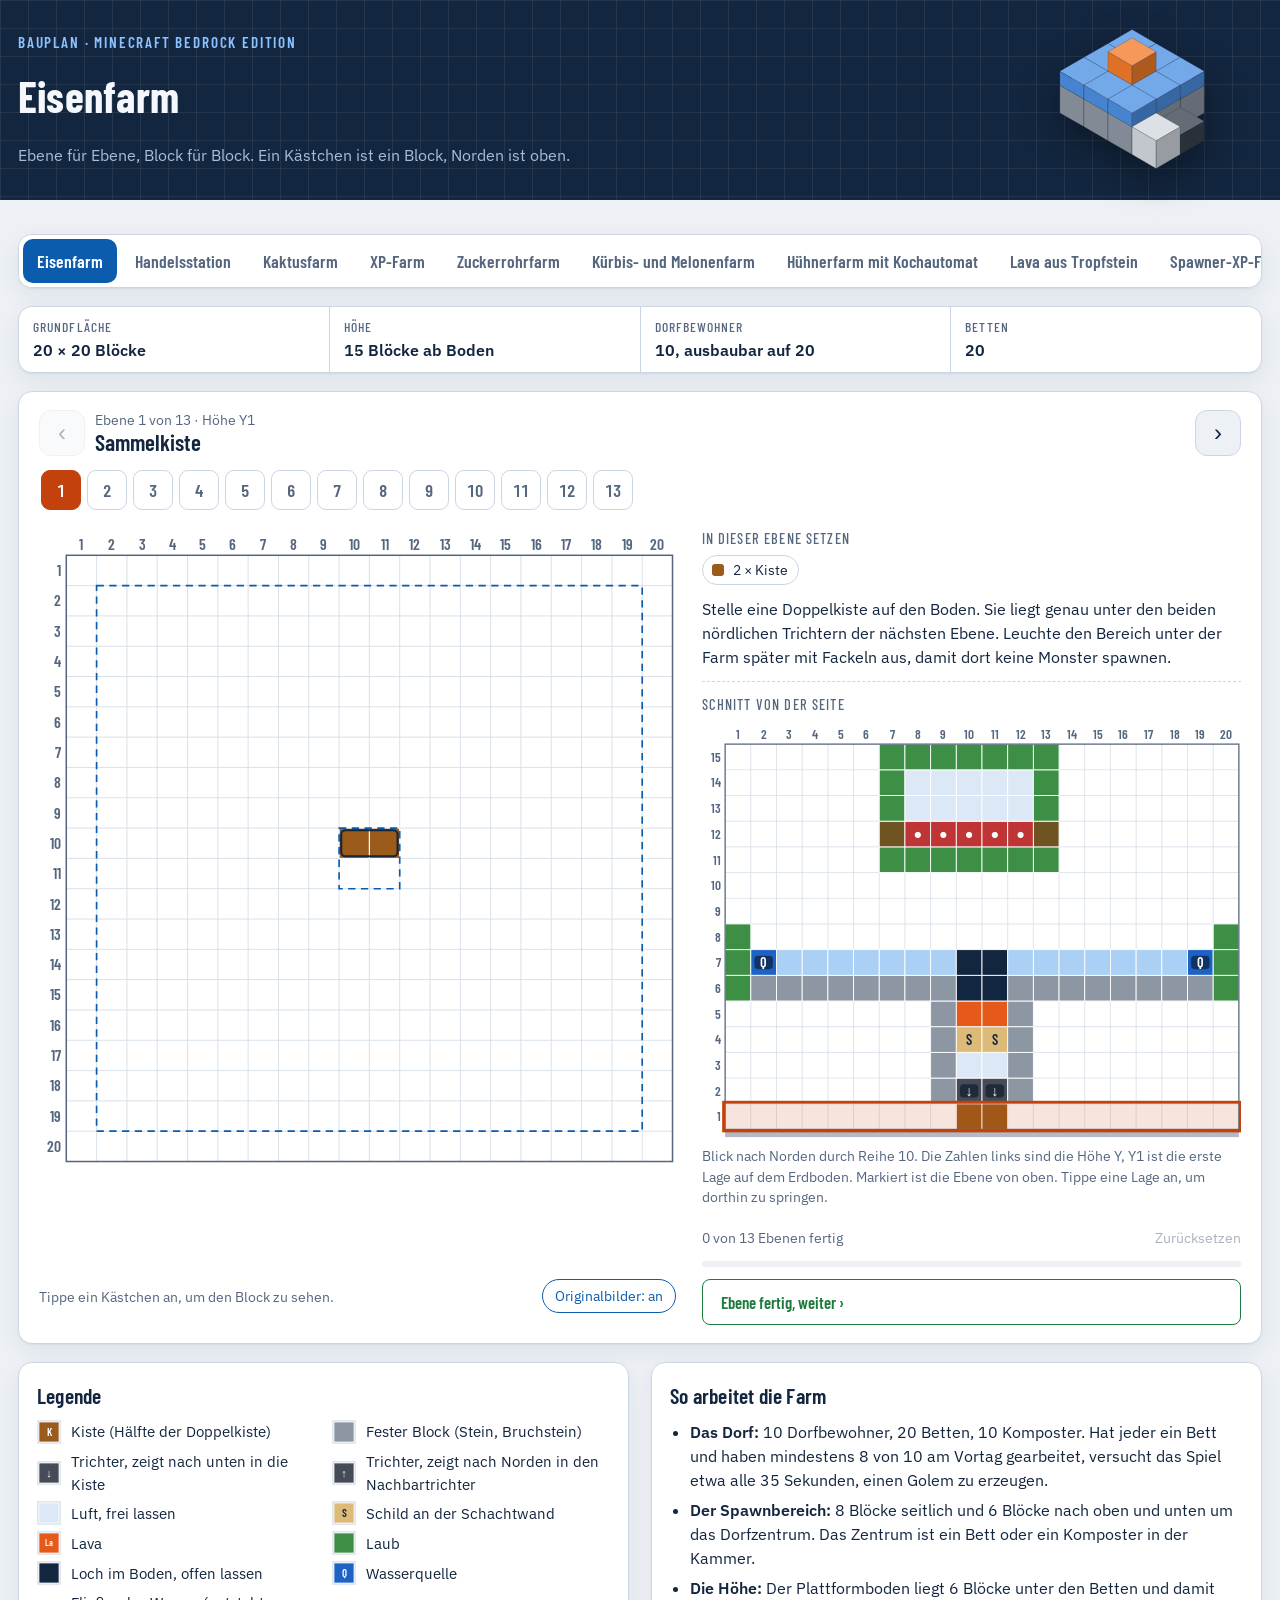
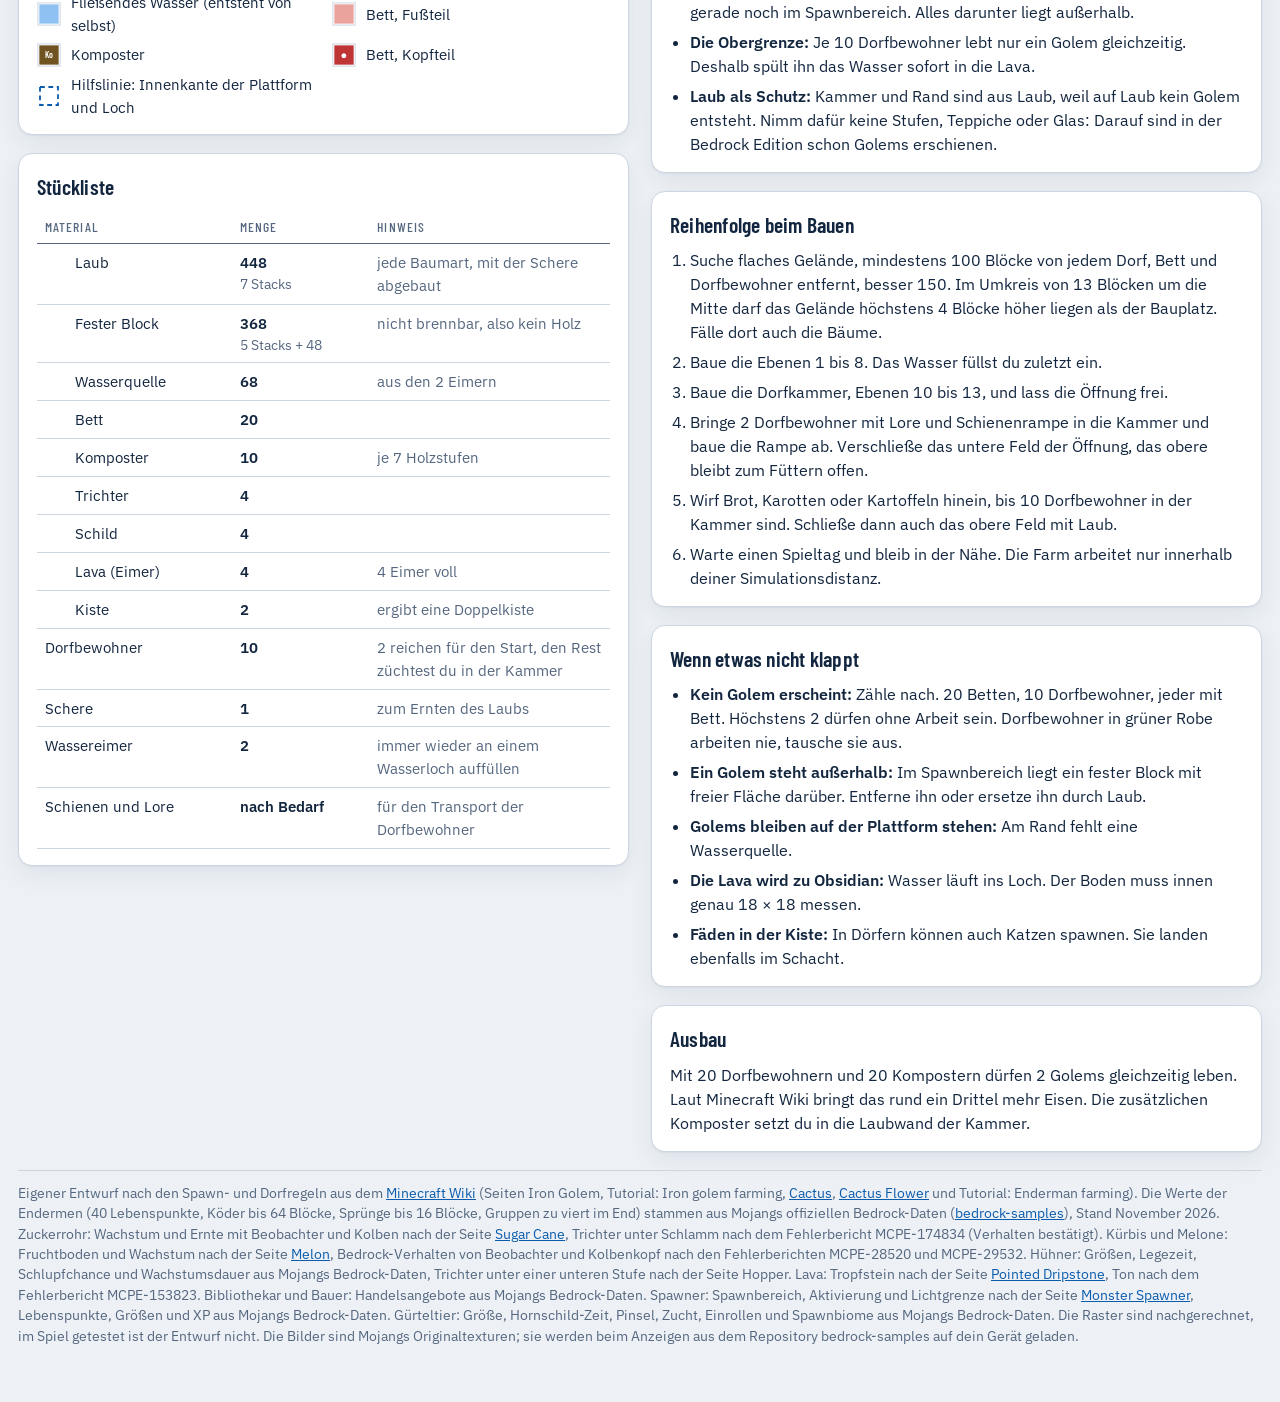
==== commit 66e47b37: "Version 1.7: Brau-Planer, Favoriten, Amboss-Vorlagen, Gürteltierfarm - Brau-Planer: Weg, Brauschritt" ====
--- a/bauplaene/index.html
+++ b/bauplaene/index.html
@@ -58,6 +58,7 @@
   --b-cauldron: #3F454E;
   --b-drip: #A88A6E;
   --b-spawner: #24303D;
+  --b-armadillo: #B07A6C;
 }
 @media (prefers-color-scheme: dark) {
   :root:not([data-theme="light"]) {
@@ -67,7 +68,7 @@
     --b-stone: #7F8A99; --b-leaf: #4FA857; --b-source: #3F8BEA; --b-flow: #2F5F92; --b-lava: #F2702C;
     --b-sign: #D9B673; --b-hopper: #5B6472; --b-chest: #B5722A; --b-bed: #D44A4A; --b-bedfoot: #8E4A48;
     --b-compost: #8C6B2C; --b-work: #9A6BBD; --b-door: #8A5A2B; --b-torch: #F5CB45; --b-air: #1B3657;
-    --b-open: #4A2A17; --b-hole: #050C16; --b-sand: #CDBB7C; --b-cactus: #3FA35F; --b-fence: #C08A48; --b-slab: #9AA6B6; --b-trap: #A97A45; --b-mite: #8E5FD0; --b-mud: #6E5C4F; --b-cane: #8CCB66; --b-glass: #3D6E8C; --b-piston: #B79A69; --b-observer: #6A7380; --b-dust: #E0413C; --b-farmland: #9A6A3E; --b-stem: #82BE4B; --b-button: #7F8A99; --b-dispenser: #7D8694; --b-chicken: #D9D4C6; --b-cauldron: #5A616C; --b-drip: #B99A7C; --b-spawner: #3A4A5C;
+    --b-open: #4A2A17; --b-hole: #050C16; --b-sand: #CDBB7C; --b-cactus: #3FA35F; --b-fence: #C08A48; --b-slab: #9AA6B6; --b-trap: #A97A45; --b-mite: #8E5FD0; --b-mud: #6E5C4F; --b-cane: #8CCB66; --b-glass: #3D6E8C; --b-piston: #B79A69; --b-observer: #6A7380; --b-dust: #E0413C; --b-farmland: #9A6A3E; --b-stem: #82BE4B; --b-button: #7F8A99; --b-dispenser: #7D8694; --b-chicken: #D9D4C6; --b-cauldron: #5A616C; --b-drip: #B99A7C; --b-spawner: #3A4A5C; --b-armadillo: #9C6E62;
   }
 }
 :root[data-theme="dark"] {
@@ -77,7 +78,7 @@
   --b-stone: #7F8A99; --b-leaf: #4FA857; --b-source: #3F8BEA; --b-flow: #2F5F92; --b-lava: #F2702C;
   --b-sign: #D9B673; --b-hopper: #5B6472; --b-chest: #B5722A; --b-bed: #D44A4A; --b-bedfoot: #8E4A48;
   --b-compost: #8C6B2C; --b-work: #9A6BBD; --b-door: #8A5A2B; --b-torch: #F5CB45; --b-air: #1B3657;
-  --b-open: #4A2A17; --b-hole: #050C16; --b-sand: #CDBB7C; --b-cactus: #3FA35F; --b-fence: #C08A48; --b-slab: #9AA6B6; --b-trap: #A97A45; --b-mite: #8E5FD0; --b-mud: #6E5C4F; --b-cane: #8CCB66; --b-glass: #3D6E8C; --b-piston: #B79A69; --b-observer: #6A7380; --b-dust: #E0413C; --b-farmland: #9A6A3E; --b-stem: #82BE4B; --b-button: #7F8A99; --b-dispenser: #7D8694; --b-chicken: #D9D4C6; --b-cauldron: #5A616C; --b-drip: #B99A7C; --b-spawner: #3A4A5C;
+  --b-open: #4A2A17; --b-hole: #050C16; --b-sand: #CDBB7C; --b-cactus: #3FA35F; --b-fence: #C08A48; --b-slab: #9AA6B6; --b-trap: #A97A45; --b-mite: #8E5FD0; --b-mud: #6E5C4F; --b-cane: #8CCB66; --b-glass: #3D6E8C; --b-piston: #B79A69; --b-observer: #6A7380; --b-dust: #E0413C; --b-farmland: #9A6A3E; --b-stem: #82BE4B; --b-button: #7F8A99; --b-dispenser: #7D8694; --b-chicken: #D9D4C6; --b-cauldron: #5A616C; --b-drip: #B99A7C; --b-spawner: #3A4A5C; --b-armadillo: #9C6E62;
 }
 
 * { box-sizing: border-box; }
@@ -250,7 +251,7 @@
 
 <header>
   <p class="eyebrow">Minecraft Bedrock Edition</p>
-  <h1>Neun Baupläne für Farmen und Handel</h1>
+  <h1>Zehn Baupläne für Farmen und Handel</h1>
   <p class="lead">Ebene für Ebene, Block für Block. Ein Kästchen ist ein Block, Norden ist oben.</p>
 </header>
 
@@ -586,6 +587,7 @@
     <h2>Gut zu wissen</h2>
     <ul>
       <li><strong>Mehr Hühner:</strong> Nimm den Deckel kurz ab und wirf weitere Eier in den Pferch.</li>
+      <li><strong>Falls Hühner verschwinden:</strong> Hühner können in der Bedrock Edition laut Mojangs Daten verschwinden, wenn du weit weg bist. Ein Huhn mit Namensschild bleibt sicher. Namensschilder gibt es beim fahrenden Händler, beim Angeln als Schatz und in Truhen von Verliesen und Minen.</li>
       <li><strong>Abschalten:</strong> Die Beobachter laufen ständig. Baue einen davon ab, wenn du die Farm anhalten willst.</li>
       <li><strong>Kleine Verluste:</strong> Ab und zu springt ein Teil der Beute in die Lava und verbrennt.</li>
     </ul>
@@ -672,7 +674,42 @@
     </ul>
   </div>
 </section>
-<p class="foot">Eigener Entwurf nach den Spawn- und Dorfregeln aus dem <a href="https://minecraft.wiki/w/Iron_Golem">Minecraft Wiki</a> (Seiten Iron Golem, Tutorial: Iron golem farming, <a href="https://minecraft.wiki/w/Cactus">Cactus</a>, <a href="https://minecraft.wiki/w/Cactus_Flower">Cactus Flower</a> und Tutorial: Enderman farming). Die Werte der Endermen (40 Lebenspunkte, Köder bis 64 Blöcke, Sprünge bis 16 Blöcke, Gruppen zu viert im End) stammen aus Mojangs offiziellen Bedrock-Daten (<a href="https://github.com/Mojang/bedrock-samples">bedrock-samples</a>), Stand November 2026. Zuckerrohr: Wachstum und Ernte mit Beobachter und Kolben nach der Seite <a href="https://minecraft.wiki/w/Sugar_Cane">Sugar Cane</a>, Trichter unter Schlamm nach dem Fehlerbericht MCPE-174834 (Verhalten bestätigt). Kürbis und Melone: Fruchtboden und Wachstum nach der Seite <a href="https://minecraft.wiki/w/Melon">Melon</a>, Bedrock-Verhalten von Beobachter und Kolbenkopf nach den Fehlerberichten MCPE-28520 und MCPE-29532. Hühner: Größen, Legezeit, Schlupfchance und Wachstumsdauer aus Mojangs Bedrock-Daten, Trichter unter einer unteren Stufe nach der Seite Hopper. Lava: Tropfstein nach der Seite <a href="https://minecraft.wiki/w/Pointed_Dripstone">Pointed Dripstone</a>, Ton nach dem Fehlerbericht MCPE-153823. Bibliothekar und Bauer: Handelsangebote aus Mojangs Bedrock-Daten. Spawner: Spawnbereich, Aktivierung und Lichtgrenze nach der Seite <a href="https://minecraft.wiki/w/Monster_Spawner">Monster Spawner</a>, Lebenspunkte, Größen und XP aus Mojangs Bedrock-Daten. Die Raster sind nachgerechnet, im Spiel getestet ist der Entwurf nicht. Die Bilder sind Mojangs Originaltexturen; sie werden beim Anzeigen aus dem Repository bedrock-samples auf dein Gerät geladen.</p>
+<section class="notes" id="notes-guerteltier" hidden>
+  <div>
+    <h2>So arbeitet die Farm</h2>
+    <ul>
+      <li><strong>Die Hornschilde:</strong> Laut Mojangs Daten lässt jedes ausgewachsene Gürteltier alle 5 bis 10 Minuten ein Hornschild fallen. Es landet im Trichter unter seinen Füßen und wandert durch die Reihe in die Kiste.</li>
+      <li><strong>Das Tempo:</strong> Im Schnitt 8 Hornschilde je Gürteltier und Stunde, mit 6 Tieren also rund 48. Eine Wolfsrüstung braucht 6 Stück. Die Farm arbeitet nur, solange du in der Nähe bist.</li>
+      <li><strong>Jungtiere:</strong> Nur ausgewachsene Gürteltiere lassen Hornschilde fallen. Ein Jungtier braucht 20 Minuten, bis es ausgewachsen ist.</li>
+    </ul>
+  </div>
+  <div>
+    <h2>Reihenfolge beim Bauen</h2>
+    <ol>
+      <li>Kiste, Trichterreihe und Sockel, Ebene 1.</li>
+      <li>Zwei Lagen Glas als Wand, Ebenen 2 und 3.</li>
+      <li>2 Gürteltiere an der Leine holen und in den Pferch ziehen. Du findest sie in Savannen und Tafelbergen.</li>
+      <li>Von der Wand aus beide mit Spinnenaugen füttern. Je Fütterung gibt es ein Jungtier. Wiederhole das, bis 6 Tiere im Pferch stehen.</li>
+    </ol>
+  </div>
+  <div>
+    <h2>Gut zu wissen</h2>
+    <ul>
+      <li><strong>Einrollen:</strong> Ein Gürteltier rollt sich ein, wenn du im Umkreis von 7 Blöcken rennst, reitest oder es geschlagen hast, oder wenn Untote in der Nähe sind. Eingerollt lässt es sich nicht füttern, Hornschilde verliert es aber weiter. Geh langsam zum Pferch.</li>
+      <li><strong>Pinsel:</strong> Mit einem Pinsel bürstest du einem ausgewachsenen Gürteltier sofort ein Hornschild ab. Das kostet den Pinsel jedes Mal 16 Haltbarkeitspunkte.</li>
+      <li><strong>Falls Gürteltiere verschwinden:</strong> Sie haben laut Mojangs Daten dieselbe Regel zum Verschwinden wie Kühe und Hühner. Ein Gürteltier mit Namensschild bleibt sicher. Namensschilder gibt es beim fahrenden Händler, beim Angeln als Schatz und in Truhen von Verliesen und Minen.</li>
+    </ul>
+  </div>
+  <div>
+    <h2>Wenn etwas nicht klappt</h2>
+    <ul>
+      <li><strong>Die Kiste bleibt leer:</strong> Ein Trichter zeigt nicht zum Nachbarn. Der Trichter am Ostende muss in die Kiste zeigen.</li>
+      <li><strong>Sie fressen keine Spinnenaugen:</strong> Sie sind eingerollt. Warte kurz, ohne zu rennen. Jungtiere fressen zwar Spinnenaugen, wachsen dadurch aber nur schneller.</li>
+      <li><strong>Ein Gürteltier ist draußen:</strong> Die Wand ist irgendwo nur einen Block hoch. Sie muss rundum 2 Lagen haben.</li>
+    </ul>
+  </div>
+</section>
+<p class="foot">Eigener Entwurf nach den Spawn- und Dorfregeln aus dem <a href="https://minecraft.wiki/w/Iron_Golem">Minecraft Wiki</a> (Seiten Iron Golem, Tutorial: Iron golem farming, <a href="https://minecraft.wiki/w/Cactus">Cactus</a>, <a href="https://minecraft.wiki/w/Cactus_Flower">Cactus Flower</a> und Tutorial: Enderman farming). Die Werte der Endermen (40 Lebenspunkte, Köder bis 64 Blöcke, Sprünge bis 16 Blöcke, Gruppen zu viert im End) stammen aus Mojangs offiziellen Bedrock-Daten (<a href="https://github.com/Mojang/bedrock-samples">bedrock-samples</a>), Stand November 2026. Zuckerrohr: Wachstum und Ernte mit Beobachter und Kolben nach der Seite <a href="https://minecraft.wiki/w/Sugar_Cane">Sugar Cane</a>, Trichter unter Schlamm nach dem Fehlerbericht MCPE-174834 (Verhalten bestätigt). Kürbis und Melone: Fruchtboden und Wachstum nach der Seite <a href="https://minecraft.wiki/w/Melon">Melon</a>, Bedrock-Verhalten von Beobachter und Kolbenkopf nach den Fehlerberichten MCPE-28520 und MCPE-29532. Hühner: Größen, Legezeit, Schlupfchance und Wachstumsdauer aus Mojangs Bedrock-Daten, Trichter unter einer unteren Stufe nach der Seite Hopper. Lava: Tropfstein nach der Seite <a href="https://minecraft.wiki/w/Pointed_Dripstone">Pointed Dripstone</a>, Ton nach dem Fehlerbericht MCPE-153823. Bibliothekar und Bauer: Handelsangebote aus Mojangs Bedrock-Daten. Spawner: Spawnbereich, Aktivierung und Lichtgrenze nach der Seite <a href="https://minecraft.wiki/w/Monster_Spawner">Monster Spawner</a>, Lebenspunkte, Größen und XP aus Mojangs Bedrock-Daten. Gürteltier: Größe, Hornschild-Zeit, Pinsel, Zucht, Einrollen und Spawnbiome aus Mojangs Bedrock-Daten. Die Raster sind nachgerechnet, im Spiel getestet ist der Entwurf nicht. Die Bilder sind Mojangs Originaltexturen; sie werden beim Anzeigen aus dem Repository bedrock-samples auf dein Gerät geladen.</p>
 
 </div>
 <script>
@@ -856,7 +893,8 @@
   x: { name: 'Hühner, stehen auf dem Trichter', fill: 'var(--b-chicken)', glyph: 'Hu' },
   j: { name: 'Kessel, fängt die Lava auf', mat: 'cauldron', fill: 'var(--b-cauldron)', glyph: 'Ke', dark: true },
   1: { name: 'Spitzer Tropfstein, hängt unter dem Block', mat: 'dripstone', fill: 'var(--b-drip)', glyph: '▼', dark: true },
-  3: { name: 'Spawner: ist schon da, nicht abbauen und kein Wasser direkt darauf gießen', fill: 'var(--b-spawner)', glyph: '✱', dark: true }
+  3: { name: 'Spawner: ist schon da, nicht abbauen und kein Wasser direkt darauf gießen', fill: 'var(--b-spawner)', glyph: '✱', dark: true },
+  2: { name: 'Gürteltiere, stehen auf den Trichtern', fill: 'var(--b-armadillo)', glyph: 'Gü', dark: true }
 };
 
 var MATERIALS = {
@@ -1370,7 +1408,35 @@
     };
   }
 
-  return [farm(), hall(), cactus(), xp(), cane(), pumpkin(), chicken(), lava(), spawner()];
+  /* ---------- Gürteltierfarm: 10 x 3, Y1 bis Y3 ---------- */
+  function armadillo() {
+    var W = 10, D = 3, L = [], g;
+    function wall(g) { rect(g, 0, 0, 7, 0, 'G'); rect(g, 0, 2, 7, 2, 'G'); g[1][0] = 'G'; g[1][7] = 'G'; }
+
+    g = mk(W, D); rect(g, 0, 0, 7, 0, 'S'); rect(g, 0, 2, 7, 2, 'S'); g[1][0] = 'S'; rect(g, 1, 1, 7, 1, 'e'); g[1][8] = 'K'; g[1][9] = 'K';
+    L.push({ y: [1, 1], name: 'Trichter und Kiste', grid: rows(g), pairs: [[8, 1, 9, 1]],
+      text: 'Stelle die Doppelkiste auf und lege westlich davon eine Reihe aus 7 Trichtern, die nach Osten zeigen: Setze den ersten schleichend an die Kiste und jeden weiteren an den vorigen. Daneben im Norden und Süden je 8 feste Blöcke und einer am Westende. Sie tragen später das Glas.' });
+
+    g = mk(W, D); wall(g); rect(g, 1, 1, 6, 1, '2');
+    L.push({ y: [2, 2], name: 'Pferch', grid: rows(g),
+      text: 'Ziehe aus 18 Glasblöcken eine Wand um die ersten 6 Trichter. Der siebte liegt unter der Ostwand und leitet nur weiter. Über der Kiste bleibt alles frei, sonst lässt sie sich schlecht öffnen. Hier stehen später die Gürteltiere, mit den Füßen auf den Trichtern.' });
+
+    g = mk(W, D); wall(g); rect(g, 1, 1, 6, 1, 'o');
+    L.push({ y: [3, 3], name: 'Wand, zweite Lage', grid: rows(g),
+      text: 'Setze eine zweite Lage aus 18 Glasblöcken darauf. Ein Dach brauchst du nicht: Über 2 Blöcke springt kein Gürteltier, und von oben kannst du sie füttern. Bring jetzt 2 Gürteltiere an der Leine her, stell dich auf die Wand und zieh sie über das Glas in den Pferch. Dann klickst du sie an, und die Leine löst sich.' });
+
+    return {
+      id: 'guerteltier', title: 'Gürteltierfarm für Hornschilde', w: W, d: D, yMin: 1, yMax: 3, sliceZ: 1, ground: true,
+      guides: [],
+      specs: [['Grundfläche', '10 × 3 Blöcke'], ['Höhe', '3 Blöcke'], ['Gürteltiere', '6, eines je Feld'], ['Ertrag', 'rund 8 Hornschilde je Gürteltier und Stunde']],
+      extras: [['Leine', '1', 'um die ersten 2 Gürteltiere herzuholen'], ['Spinnenaugen', '8', 'zum Züchten im Pferch, 2 je Jungtier'],
+               ['Namensschilder', 'bis zu 6', 'nur falls dir Gürteltiere verschwinden']],
+      hints: { hopper: '5 Eisenbarren und eine Truhe je Trichter', glass: 'Sand im Ofen schmelzen', chest: 'ergibt eine Doppelkiste', stone: 'beliebige feste Blöcke' },
+      layers: L
+    };
+  }
+
+  return [farm(), hall(), cactus(), xp(), cane(), pumpkin(), chicken(), lava(), spawner(), armadillo()];
 })();
 
 if (typeof module !== 'undefined') module.exports = { PLANS: PLANS, BLOCKS: BLOCKS, MATERIALS: MATERIALS };
@@ -1379,7 +1445,7 @@
 <script>
 (function () {
   var st = { plan: 0, layer: PLANS.map(function () { return 0; }), sel: null, done: {} };
-  var BTX = {"p":["blocks/cactus_side.tga","blocks/cactus_top.tga","blocks/cauldron_side.png","blocks/cauldron_top.png","blocks/chest_front.png","blocks/chest_side.png","blocks/chest_top.png","blocks/composter_side.png","blocks/composter_top.png","blocks/dirt.png","blocks/dispenser_front_horizontal.png","blocks/farmland_wet.png","blocks/furnace_side.png","blocks/furnace_top.png","blocks/glass.png","blocks/hopper_outside.png","blocks/hopper_top.png","blocks/lava_still.png","blocks/leaves_oak_carried.tga","blocks/lectern_base.png","blocks/lectern_sides.png","blocks/lectern_top.png","blocks/mob_spawner.png","blocks/mud.png","blocks/observer_back.png","blocks/observer_side.png","blocks/observer_top.png","blocks/piston_side.png","blocks/piston_top_normal.png","blocks/planks_oak.png","blocks/pointed_dripstone_down_base.png","blocks/pointed_dripstone_down_tip.png","blocks/rail_normal.png","blocks/sand.png","blocks/stone.png","blocks/torch_on.png","blocks/trapdoor.png","blocks/water_flow.png","blocks/water_still.png","items/bed_red.png","items/cauldron.png","items/door_wood.png","items/egg.png","items/hopper.png","items/minecart_normal.png","items/redstone_dust.png","items/reeds.png","items/seeds_pumpkin.png","items/sign.png"],"m":{"S":["c",34,34,34],"Z":["c",34,34,34],"U":["c",34,34,34],"L":["c",18,18,18],"X":["f",48],"t":["f",43],"n":["f",43],"e":["f",43],"s":["f",43],"K":["c",6,4,5],"B":["f",39],"b":["f",39],"C":["c",8,7,7],"A":["c",21,20,19],"D":["f",41],"d":["f",41],"F":["f",35],"N":["c",33,33,33],"c":["c",1,0,0],"z":["fe",29,29,29],"g":["fe",29,29,29],"T":["s",34,34,34],"R":["t",36,36,36],"M":["f",44],"m":["c",23,23,23],"r":["f",46],"G":["c",14,14,14],"P":["c",28,27,27],"p":["c",28,27,27],"Y":["c",26,24,25],"y":["c",26,24,25],"i":["f",45],"a":["c",11,9,9],"k":["f",47],"W":["b",34,34,34],"H":["c",13,10,12],"I":["c",26,24,25],"J":["c",26,24,25],"l":["f",43],"q":["s",34,34,34],"x":["f",42],"j":["f",40],"1":["f",30],"3":["c",22,22,22],"Q":["c",38,38,38],"V":["c",17,17,17]},"g":{"S":[34,34],"Z":[34,34],"U":[34,34],"L":[18,18],"t":[16,15],"n":[16,15],"e":[16,15],"s":[16,15],"K":[6,4],"C":[8,7],"F":[35,35],"N":[33,33],"c":[1,0],"z":[29,29],"g":[29,29],"T":[34,34],"R":[36,36],"M":[32,32],"m":[23,23],"r":[46,46],"G":[14,14],"P":[27,27],"p":[27,27],"Y":[26,25],"y":[26,25],"a":[11,9],"W":[34,34],"H":[13,10],"I":[26,25],"J":[26,25],"l":[16,15],"q":[34,34],"j":[3,2],"1":[31,31],"3":[22,22],"Q":[38,38],"f":[37,37],"V":[17,17]},"x":{"S":"stone","Z":"stone","U":"stone","L":"oak_leaves","X":"oak_sign","t":"hopper","n":"hopper","e":"hopper","s":"hopper","K":"chest","B":"red_bed","b":"red_bed","C":"composter","A":"lectern","D":"wooden_door","d":"wooden_door","F":"torch","N":"sand","c":"cactus","z":"oak_fence","g":"oak_fence","T":"normal_stone_slab","R":"trapdoor","M":"minecart","m":"mud","r":"sugar_cane","G":"glass","P":"piston","p":"piston","Y":"observer","y":"observer","i":"redstone","a":"dirt","k":"pumpkin_seeds","W":"stone_button","H":"dispenser","I":"observer","J":"observer","l":"hopper","q":"normal_stone_slab","x":"egg","j":"cauldron","1":"pointed_dripstone","3":"mob_spawner","V":"lava_bucket"}};
+  var BTX = {"p":["blocks/cactus_side.tga","blocks/cactus_top.tga","blocks/cauldron_side.png","blocks/cauldron_top.png","blocks/chest_front.png","blocks/chest_side.png","blocks/chest_top.png","blocks/composter_side.png","blocks/composter_top.png","blocks/dirt.png","blocks/dispenser_front_horizontal.png","blocks/farmland_wet.png","blocks/furnace_side.png","blocks/furnace_top.png","blocks/glass.png","blocks/hopper_outside.png","blocks/hopper_top.png","blocks/lava_still.png","blocks/leaves_oak_carried.tga","blocks/lectern_base.png","blocks/lectern_sides.png","blocks/lectern_top.png","blocks/mob_spawner.png","blocks/mud.png","blocks/observer_back.png","blocks/observer_side.png","blocks/observer_top.png","blocks/piston_side.png","blocks/piston_top_normal.png","blocks/planks_oak.png","blocks/pointed_dripstone_down_base.png","blocks/pointed_dripstone_down_tip.png","blocks/rail_normal.png","blocks/sand.png","blocks/stone.png","blocks/torch_on.png","blocks/trapdoor.png","blocks/water_flow.png","blocks/water_still.png","items/armadillo_scute.png","items/bed_red.png","items/cauldron.png","items/door_wood.png","items/egg.png","items/hopper.png","items/minecart_normal.png","items/redstone_dust.png","items/reeds.png","items/seeds_pumpkin.png","items/sign.png"],"m":{"S":["c",34,34,34],"Z":["c",34,34,34],"U":["c",34,34,34],"L":["c",18,18,18],"X":["f",49],"t":["f",44],"n":["f",44],"e":["f",44],"s":["f",44],"K":["c",6,4,5],"B":["f",40],"b":["f",40],"C":["c",8,7,7],"A":["c",21,20,19],"D":["f",42],"d":["f",42],"F":["f",35],"N":["c",33,33,33],"c":["c",1,0,0],"z":["fe",29,29,29],"g":["fe",29,29,29],"T":["s",34,34,34],"R":["t",36,36,36],"M":["f",45],"m":["c",23,23,23],"r":["f",47],"G":["c",14,14,14],"P":["c",28,27,27],"p":["c",28,27,27],"Y":["c",26,24,25],"y":["c",26,24,25],"i":["f",46],"a":["c",11,9,9],"k":["f",48],"W":["b",34,34,34],"H":["c",13,10,12],"I":["c",26,24,25],"J":["c",26,24,25],"l":["f",44],"q":["s",34,34,34],"x":["f",43],"j":["f",41],"1":["f",30],"3":["c",22,22,22],"2":["f",39],"Q":["c",38,38,38],"V":["c",17,17,17]},"g":{"S":[34,34],"Z":[34,34],"U":[34,34],"L":[18,18],"t":[16,15],"n":[16,15],"e":[16,15],"s":[16,15],"K":[6,4],"C":[8,7],"F":[35,35],"N":[33,33],"c":[1,0],"z":[29,29],"g":[29,29],"T":[34,34],"R":[36,36],"M":[32,32],"m":[23,23],"r":[47,47],"G":[14,14],"P":[27,27],"p":[27,27],"Y":[26,25],"y":[26,25],"a":[11,9],"W":[34,34],"H":[13,10],"I":[26,25],"J":[26,25],"l":[16,15],"q":[34,34],"j":[3,2],"1":[31,31],"3":[22,22],"Q":[38,38],"f":[37,37],"V":[17,17]},"x":{"S":"stone","Z":"stone","U":"stone","L":"oak_leaves","X":"oak_sign","t":"hopper","n":"hopper","e":"hopper","s":"hopper","K":"chest","B":"red_bed","b":"red_bed","C":"composter","A":"lectern","D":"wooden_door","d":"wooden_door","F":"torch","N":"sand","c":"cactus","z":"oak_fence","g":"oak_fence","T":"normal_stone_slab","R":"trapdoor","M":"minecart","m":"mud","r":"sugar_cane","G":"glass","P":"piston","p":"piston","Y":"observer","y":"observer","i":"redstone","a":"dirt","k":"pumpkin_seeds","W":"stone_button","H":"dispenser","I":"observer","J":"observer","l":"hopper","q":"normal_stone_slab","x":"egg","j":"cauldron","1":"pointed_dripstone","3":"mob_spawner","2":"armadillo_scute","V":"lava_bucket"}};
   if (window.BWTEX && BTX.p) BWTEX.init(BTX.p, BTX.m);
   var texOn = (function () { try { return window.localStorage.getItem('bp.tex') !== '0'; } catch (e) { return true; } })();
   function load(k) { try { return JSON.parse(window.localStorage.getItem(k)); } catch (e) { return null; } }
@@ -1502,7 +1568,8 @@
     return order.map(function (m) { return { mat: m, n: c[m].n, fill: c[m].fill, ch: c[m].ch }; });
   }
   /* Lexikon-Kennung zum Material, damit die Sammelliste das passende Originalbild zeigt */
-  var EXTRA_LEX = { 'Schere': 'shears', 'Wassereimer': 'water_bucket', 'Schwert': 'iron_sword', 'Wasserflaschen': 'potion:water', 'Hacke': 'iron_hoe', 'Eier': 'egg', 'Eimer': 'bucket' };
+  var EXTRA_LEX = { 'Schere': 'shears', 'Wassereimer': 'water_bucket', 'Schwert': 'iron_sword', 'Wasserflaschen': 'potion:water', 'Hacke': 'iron_hoe', 'Eier': 'egg', 'Eimer': 'bucket',
+                    'Leine': 'lead', 'Spinnenaugen': 'spider_eye', 'Namensschilder': 'name_tag' };
   function matLex(m) { for (var ch in BLOCKS) if (BLOCKS[ch].mat === m && BTX.x && BTX.x[ch]) return BTX.x[ch]; return null; }
   function matIcon(ch) { return BTX.m && BTX.m[ch] ? '<i class="bi" data-tx="' + ch + '"></i>' : ''; }
   function stacks(m, n) {
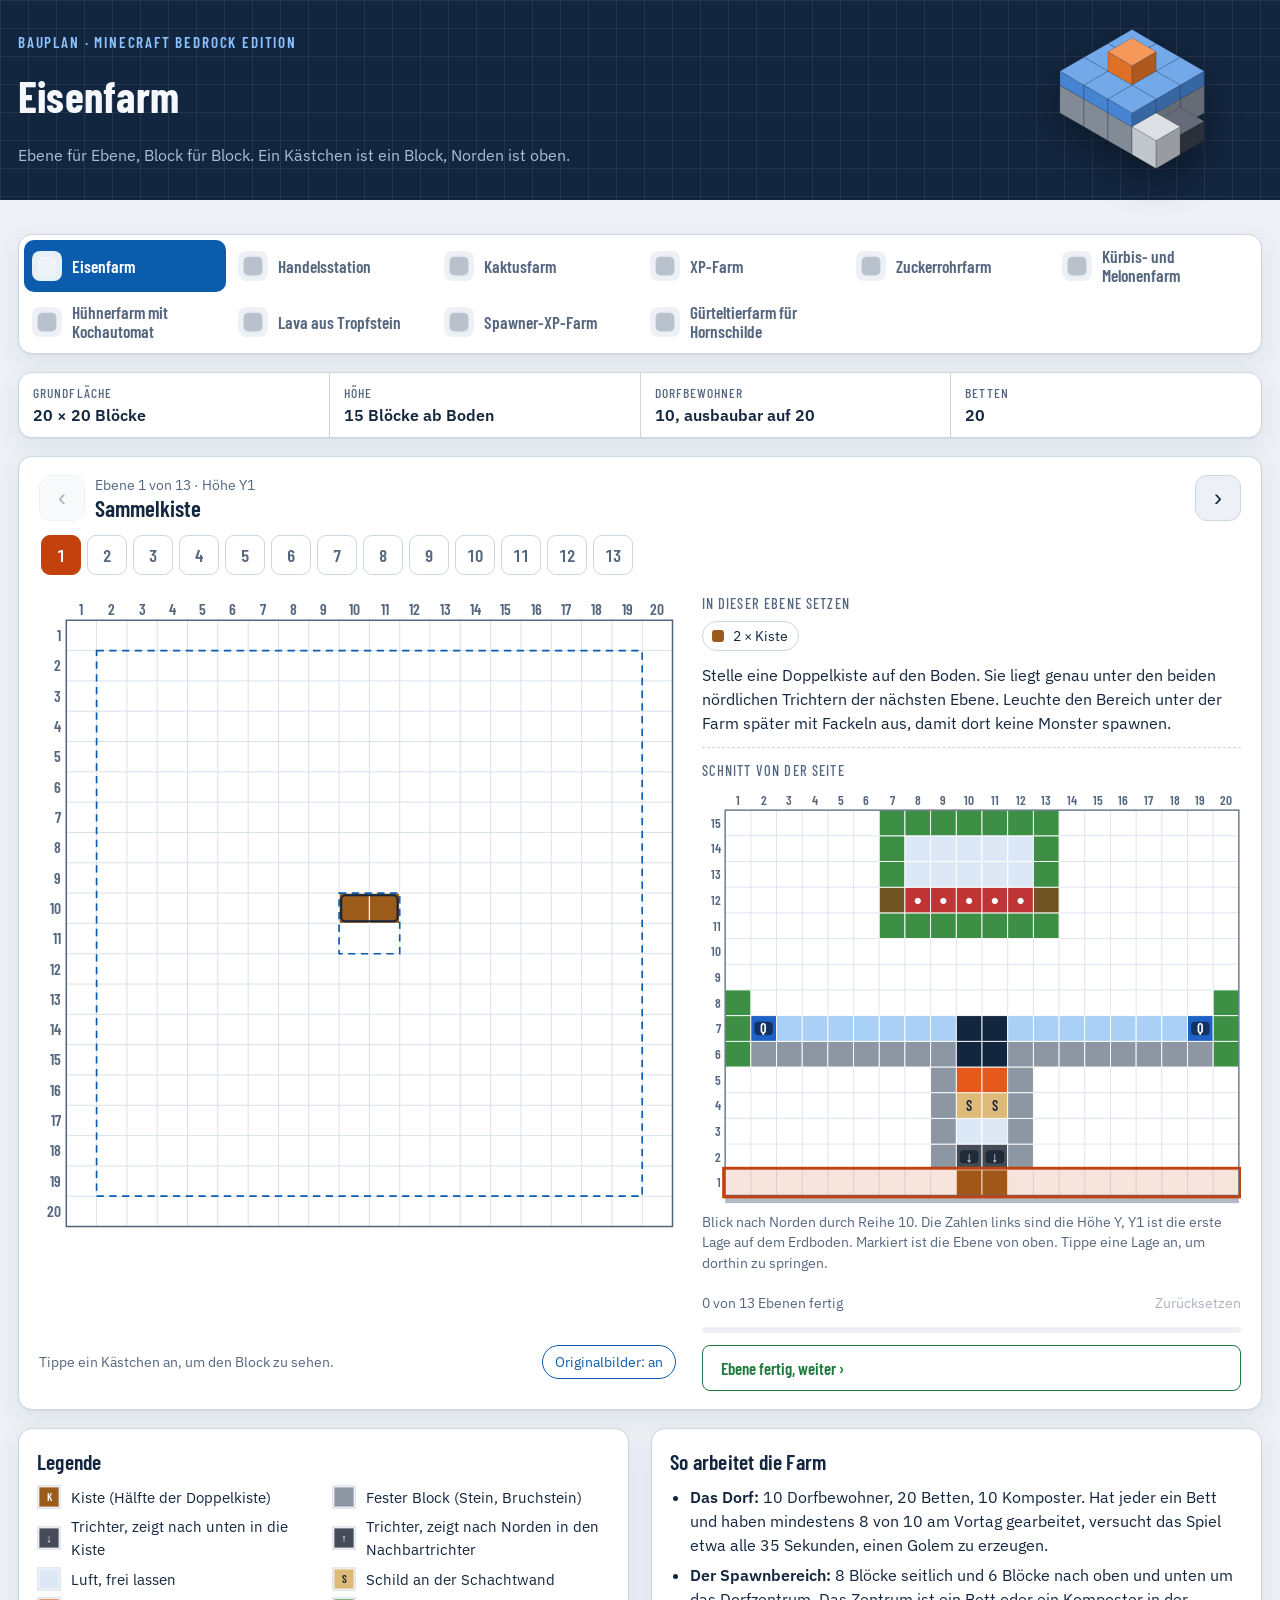
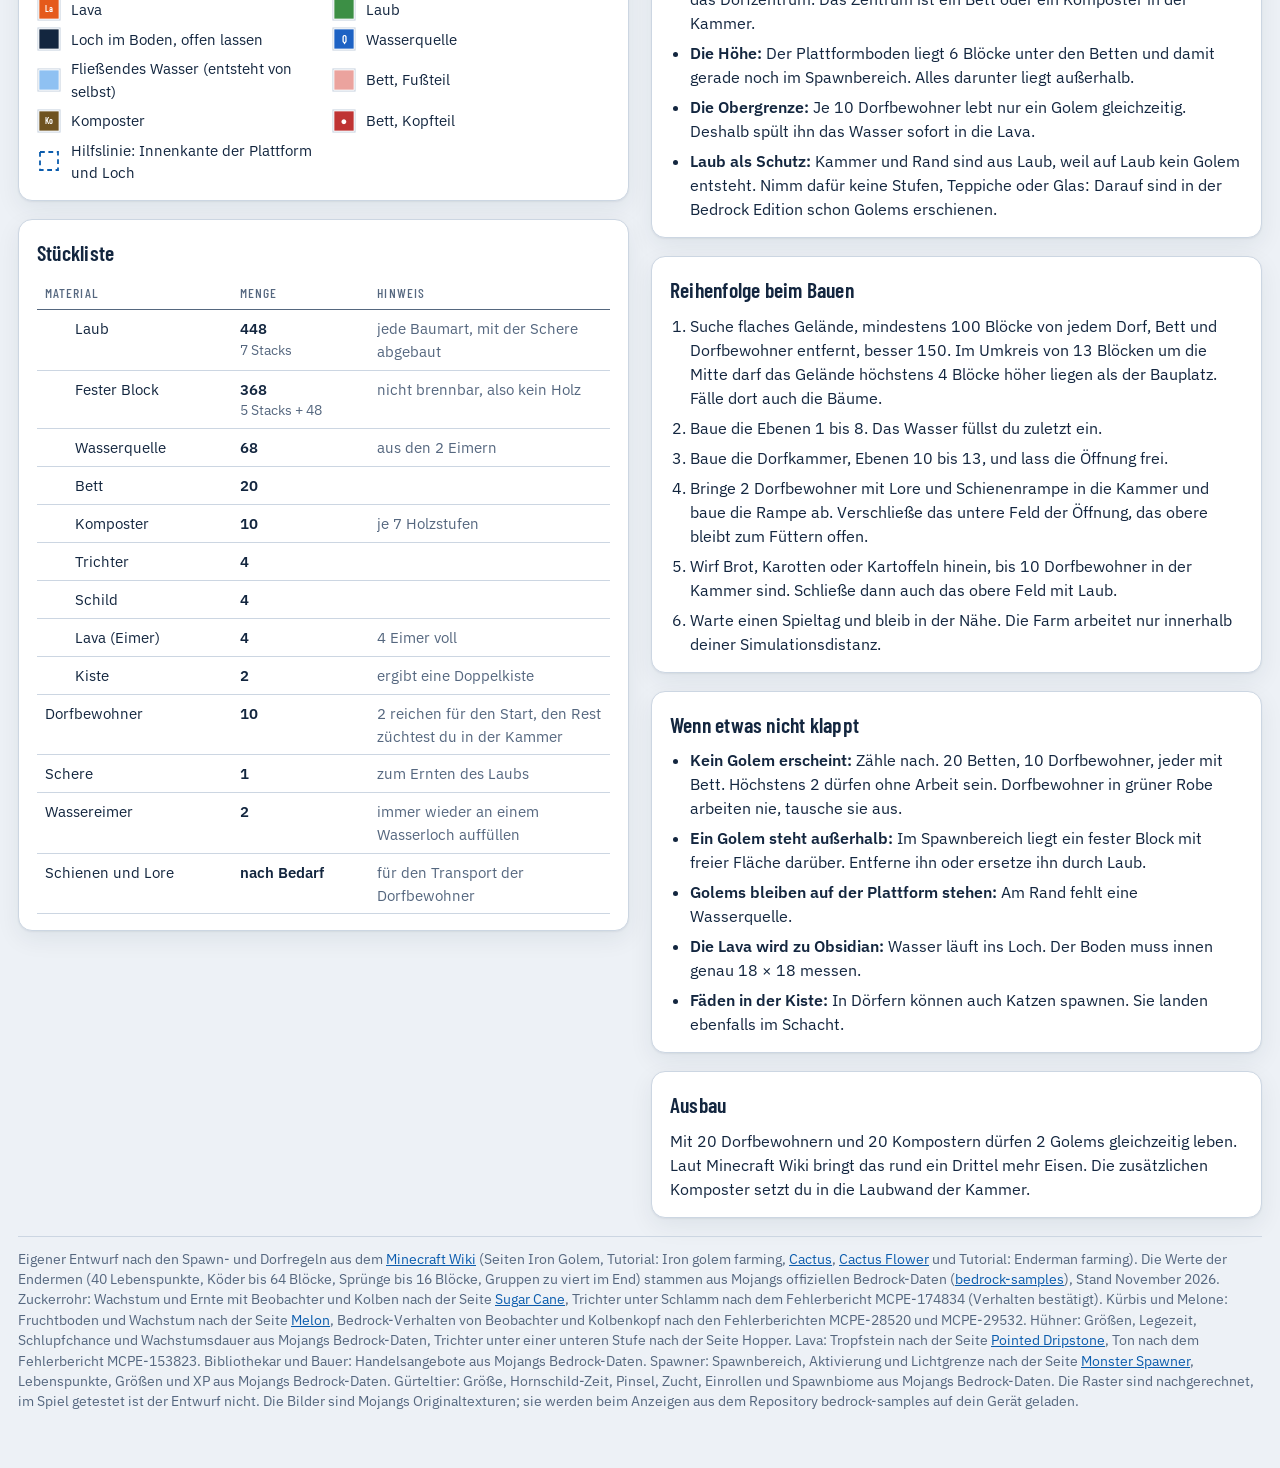
==== commit c34b388f: "Version 1.8: neue Hintergründe, Design-Schalter, überarbeitete Oberfläche - Hintergrund wählbar unte" ====
--- a/bauplaene/index.html
+++ b/bauplaene/index.html
@@ -95,11 +95,33 @@
 .eyebrow { font-size: .95rem; font-weight: 500; letter-spacing: .09em; text-transform: uppercase; color: var(--accent); margin: 0 0 4px; }
 .lead { color: var(--ink-soft); margin-top: 8px; max-width: 62ch; }
 
-.tabs { display: flex; border: 1px solid var(--line); border-radius: 8px; overflow-x: auto; overflow-y: hidden; background: var(--sheet); scrollbar-width: none; }
-.tabs::-webkit-scrollbar { display: none; }
-.tabs a { flex: 1 0 auto; display: flex; align-items: center; justify-content: center; text-align: center; padding: 12px 14px; font-weight: 600; font-size: 1.1rem; line-height: 1.15; letter-spacing: 0; white-space: nowrap; color: var(--ink-soft); text-decoration: none; }
-.tabs a + a { border-left: 1px solid var(--line); }
+/* Plan-Auswahl: alle Pläne als Raster mit dem Bild ihres Ertrags; schmal als aufklappbare Liste */
+.picker { display: flex; flex-direction: column; gap: 8px; }
+.pickbtn { display: none; }
+.tabs { display: grid; grid-template-columns: repeat(auto-fill, minmax(200px, 1fr)); gap: 4px; padding: 5px; border: 1px solid var(--line); border-radius: 8px; background: var(--sheet); }
+.tabs a { display: flex; align-items: center; gap: 10px; min-width: 0; min-height: 50px; padding: 7px 10px 7px 8px; border-radius: 6px; font-weight: 600; font-size: 1.08rem; line-height: 1.1; color: var(--ink-soft); text-decoration: none; }
+.tabs a span:last-child { min-width: 0; overflow-wrap: break-word; -webkit-hyphens: auto; hyphens: auto; }
+.tabs a:hover { background: var(--paper); color: var(--ink); }
 .tabs a[aria-current="page"] { background: var(--accent); color: var(--on-accent); }
+.pi { position: relative; width: 30px; height: 30px; flex: none; display: inline-flex; border-radius: 8px; background: var(--paper); }
+.tabs a[aria-current="page"] .pi { background: rgba(255, 255, 255, .9); }
+.pi > svg { width: 100%; height: 100%; display: block; }
+.pi .txi { position: absolute; inset: 3px; width: calc(100% - 6px); height: calc(100% - 6px); }
+.pi.tx > :not(.txi) { display: none; }
+@media (max-width: 700px) {
+  .pickbtn { display: flex; align-items: center; gap: 12px; width: 100%; min-height: 58px; padding: 8px 14px 8px 10px; border: 1px solid var(--line); border-radius: 8px;
+    background: var(--sheet); color: var(--ink); font: inherit; text-align: left; cursor: pointer; }
+  .pickbtn .pi { width: 38px; height: 38px; }
+  .pickbtn .pn { flex: 1; min-width: 0; }
+  .pickbtn small { display: block; font: 600 .8rem var(--f-display); letter-spacing: .08em; text-transform: uppercase; color: var(--ink-soft); }
+  .pickbtn b { display: block; font: 600 1.22rem/1.1 var(--f-display); }
+  .pchev { flex: none; color: var(--accent); font: 600 1.02rem var(--f-display); white-space: nowrap; }
+  .pchev::after { content: ' ▾'; }
+  .pickbtn[aria-expanded="true"] .pchev::after { content: ' ▴'; }
+  .tabs { grid-template-columns: repeat(2, minmax(0, 1fr)); }
+  .tabs a { font-size: 1rem; min-height: 54px; }
+  .picker:not(.open) .tabs { display: none; }
+}
 
 .specs { display: grid; grid-template-columns: repeat(2, 1fr); gap: 1px; background: var(--line); border: 1px solid var(--line); border-radius: 6px; overflow: hidden; margin: 0; }
 .specs div { background: var(--sheet); padding: 8px 12px; }
@@ -176,6 +198,44 @@
 .foot { font-size: .85rem; color: var(--ink-soft); border-top: 1px solid var(--line); padding-top: 12px; max-width: 65ch; }
 [hidden] { display: none !important; }
 </style>
+<style id="app-look">
+/* Darstellung aus der App (Design-Schalter, Hintergründe) */
+:root[data-theme="light"] { color-scheme: light; }
+html.app:not([data-bg="classic"]).tex-shelf .band { background-image: linear-gradient(180deg, rgba(10, 18, 30, .6), rgba(10, 18, 30, .88)), var(--tex-shelf);
+  background-size: auto, 64px 64px; image-rendering: pixelated; }
+html.app.bgtex.tex-page body { background-image: linear-gradient(color-mix(in srgb, var(--paper) 90%, transparent), color-mix(in srgb, var(--paper) 90%, transparent)), var(--tex-page);
+  background-size: auto, 64px 64px; image-rendering: pixelated; }
+</style>
+<script>
+/* Darstellung aus den Einstellungen der App: Design (System/Hell/Dunkel), Hintergrund und Textur hinter den Inhalten.
+   Die Bilder kommen zur Laufzeit aus Mojangs Repository (im Programm über dessen Zwischenspeicher) und erscheinen erst fertig geladen. */
+(function () {
+  'use strict';
+  var r = document.documentElement, got = {};
+  function base() { if (window.BWTEX && window.BWTEX.base) return window.BWTEX.base; try { return window.parent.BW_TEX || ''; } catch (e) { return ''; } }
+  function tex(p, name) {
+    var cls = name.slice(2);
+    if (got[p]) { r.style.setProperty(name, got[p]); r.classList.add(cls); return; }
+    var b = base(); if (!b) return;
+    var im = new Image();
+    im.onload = function () { got[p] = 'url("' + b + p + '")'; r.style.setProperty(name, got[p]); r.classList.add(cls); };
+    im.src = b + p;
+  }
+  function apply() {
+    var t, bg, x;
+    try { t = localStorage.getItem('bw.theme'); bg = localStorage.getItem('bw.bg'); x = localStorage.getItem('bw.bgtex'); } catch (e) {}
+    if (t === 'light' || t === 'dark') r.setAttribute('data-theme', t); else r.removeAttribute('data-theme');
+    bg = bg === 'classic' || bg === 'move' ? bg : 'mc';
+    r.setAttribute('data-bg', bg);
+    if (bg !== 'classic') tex('blocks/bookshelf.png', '--tex-shelf');
+    r.classList.toggle('bgtex', x === '1');
+    if (x === '1') tex('blocks/stone.png', '--tex-page');
+  }
+  window.BW_LOOK = apply;
+  window.addEventListener('storage', function (e) { if (!e.key || /^bw\.(theme|bg|bgtex)$/.test(e.key)) apply(); });
+  apply();
+})();
+</script>
 <style id="app-style">
 /* Programm-Ansicht: Kopfband wie im Lexikon, breites Fenster zweispaltig (Grundriss links, Schnitt und Anleitung rechts). */
 :root {
@@ -202,9 +262,10 @@
 html.app .eyebrow { color: #8CC2FF; font-weight: 600; letter-spacing: .12em; margin-bottom: 6px; }
 html.app h1 { font-size: 2.7rem; line-height: 1; font-weight: 700; }
 html.app .lead { color: var(--band-soft); margin-top: 10px; }
-html.app .tabs { display: flex; margin: 14px 0 0; border-radius: 14px; border: 1px solid var(--line); background: var(--sheet); box-shadow: var(--shadow); padding: 4px; gap: 4px; }
-html.app .tabs a { border-radius: 10px; min-height: 44px; }
-html.app .tabs a + a { border-left: 0; }
+html.app .picker { margin: 14px 0 0; }
+html.app .tabs { border-radius: 14px; border: 1px solid var(--line); background: var(--sheet); box-shadow: var(--shadow); padding: 5px; gap: 4px; grid-template-columns: repeat(auto-fill, minmax(178px, 1fr)); }
+html.app .tabs a { border-radius: 10px; }
+html.app .pickbtn { border-radius: 14px; box-shadow: var(--shadow); }
 html.app .wrap > header { position: relative; }
 html.app .hpic { display: none; }
 @media (min-width: 900px) {
@@ -215,7 +276,10 @@
 }
 /* Schmal (iPhone): eigene Plan-Auswahl, Platz für die schwebende Tab-Leiste */
 @media (max-width: 720px) {
-  html.app .tabs { -webkit-mask-image: linear-gradient(90deg, #000 calc(100% - 36px), transparent); mask-image: linear-gradient(90deg, #000 calc(100% - 36px), transparent); }
+  html.app .wrap > header { padding: 16px calc(50vw - 50%) 18px; }
+  html.app h1 { font-size: 2.2rem; }
+  html.app .lead { margin-top: 6px; font-size: .95rem; }
+  html.app .tabs { grid-template-columns: repeat(2, minmax(0, 1fr)); }
   html.app body::after { content: ""; display: block; height: calc(104px + env(safe-area-inset-bottom, 0px)); }
 }
 html.app .specs { border-radius: var(--r); box-shadow: var(--shadow); }
@@ -255,7 +319,10 @@
   <p class="lead">Ebene für Ebene, Block für Block. Ein Kästchen ist ein Block, Norden ist oben.</p>
 </header>
 
-<nav class="tabs" id="tabs" aria-label="Bauplan wählen"></nav>
+<div class="picker" id="picker">
+  <button type="button" class="pickbtn" id="pickbtn" aria-expanded="false" aria-controls="tabs"></button>
+  <nav class="tabs" id="tabs" aria-label="Bauplan wählen"></nav>
+</div>
 
 <dl class="specs" id="specs"></dl>
 
@@ -796,11 +863,19 @@
     }).then(function (im) { return dataUrl(col === null ? im : mask(im, col)); }));
   }
   function fail(el) { el.classList.remove('tx'); el.classList.add('txfail'); var s = el.querySelector('svg.txi'); if (s) s.remove(); }
+  /* Solange das Original lädt, bleibt das farbige Plättchen sichtbar; das Bild liegt unsichtbar darüber und erscheint erst fertig geladen */
+  var seen = {};
   function paint(el) {
     var sp = spec(el.getAttribute('data-tx')); if (!sp) return;
-    el.insertAdjacentHTML('afterbegin', svg(sp)); el.classList.add('tx');
-    [].forEach.call(el.querySelectorAll('svg.txi image[data-p]'), function (im) {
-      url(im.getAttribute('data-p')).then(function (u) { im.setAttribute('href', u); }, function () { fail(el); });
+    el.insertAdjacentHTML('afterbegin', svg(sp));
+    var s = el.querySelector('svg.txi'), ims = [].slice.call(s.querySelectorAll('image[data-p]')), left = 0;
+    function done() { s.style.opacity = ''; el.classList.add('tx'); }
+    ims.forEach(function (im) { if (!seen[im.getAttribute('data-p')]) left++; });
+    if (!left) done(); else s.style.opacity = '0';
+    ims.forEach(function (im) {
+      var p = im.getAttribute('data-p');
+      if (!seen[p]) im.addEventListener('load', function () { seen[p] = true; if (--left === 0) done(); }, { once: true });
+      url(p).then(function (u) { im.setAttribute('href', u); }, function () { fail(el); });
     });
   }
   var io = 'IntersectionObserver' in window ? new IntersectionObserver(function (es) {
@@ -1006,7 +1081,7 @@
       text: 'Lege 7 × 10 Laubblöcke als Dach. Kein fester Block darf oben offen liegen.' });
 
     return {
-      id: 'eisenfarm', title: 'Eisenfarm', w: W, d: W, yMin: 1, yMax: 15, sliceZ: 9, ground: true,
+      id: 'eisenfarm', out: 'iron_ingot', title: 'Eisenfarm', w: W, d: W, yMin: 1, yMax: 15, sliceZ: 9, ground: true,
       guides: [[1, 1, 18, 18], [9, 9, 10, 10]],
             specs: [['Grundfläche', '20 × 20 Blöcke'], ['Höhe', '15 Blöcke ab Boden'], ['Dorfbewohner', '10, ausbaubar auf 20'], ['Betten', '20']],
       extras: [['Dorfbewohner', '10', '2 reichen für den Start, den Rest züchtest du in der Kammer'],
@@ -1057,7 +1132,7 @@
       text: 'Lege 11 × 11 feste Blöcke als Dach.' });
 
     return {
-      id: 'handelsstation', title: 'Handelsstation', w: W, d: W, yMin: 0, yMax: 4, sliceZ: 1, ground: false,
+      id: 'handelsstation', out: 'emerald', title: 'Handelsstation', w: W, d: W, yMin: 0, yMax: 4, sliceZ: 1, ground: false,
       guides: [],
       specs: [['Grundfläche', '11 × 11 Blöcke'], ['Höhe', '5 Lagen, innen 3 hoch'], ['Plätze', '10 Dorfbewohner'], ['Betten', '10']],
       extras: [['Dorfbewohner', '10', 'einzeln hineinbringen'],
@@ -1126,7 +1201,7 @@
       text: 'Letzte Mauerlage und 4 Trägerreihen als Deckel. Daran hängen die Zäune der zweiten Etage. Für eine dritte Etage baust du hier mit Sand weiter.' });
 
     return {
-      id: 'kaktusfarm', title: 'Kaktusfarm', w: W, d: W, yMin: 1, yMax: 11, sliceX: 2, ground: true,
+      id: 'kaktusfarm', out: 'cactus', title: 'Kaktusfarm', w: W, d: W, yMin: 1, yMax: 11, sliceX: 2, ground: true,
       guides: [],
       specs: [['Grundfläche', '11 × 11 Blöcke'], ['Höhe', '11 Blöcke ab Boden'], ['Kakteen', '32 in 2 Etagen'], ['Redstone', 'keins']],
       extras: [['Wassereimer', '1', 'für die 6 Quellen immer wieder auffüllen'],
@@ -1184,7 +1259,7 @@
       text: 'Eine Schiene mit Lore auf der Säule, darin eine Endermilbe mit Namensschild. Endermen greifen jede Endermilbe an, die sie im Umkreis von 64 Blöcken sehen. Auf dem Weg zu ihr treten sie auf die Falltüren.' });
 
     return {
-      id: 'xpfarm', title: 'XP-Farm', w: W, d: W, yMin: 1, yMax: 45, sliceZ: 8, ground: false,
+      id: 'xpfarm', out: 'ender_pearl', title: 'XP-Farm', w: W, d: W, yMin: 1, yMax: 45, sliceZ: 8, ground: false,
       guides: [[3, 3, 13, 13], [7, 7, 9, 9]],
       specs: [['Ort', 'Das End, 128 Blöcke Abstand'], ['Grundfläche', '17 × 17 Blöcke'], ['Fallhöhe', '41 Blöcke'], ['Erfahrung', '5 pro Enderman']],
       extras: [['Brücke zur Hauptinsel', 'etwa 128 Blöcke', 'die ersten 16 Blöcke ab der Farm als Tunnel mit Wasserdach'],
@@ -1232,7 +1307,7 @@
       text: 'Setze auf jeden Kolben einen Beobachter. Sein Gesicht schaut zum Zuckerrohr, der rote Punkt nach außen. Ein Beobachter schaut beim Setzen in deine Blickrichtung: Stell dich außen so hin, dass deine Füße auf Höhe der Kolben stehen, und schau waagerecht zum Zuckerrohr. Zeigt einer nach oben oder unten, bau ihn ab und setz ihn neu. Streue auf die äußeren Blöcke je eine Linie Redstone-Staub. Wächst ein Zuckerrohr auf 3 Blöcke, meldet es der Beobachter, und alle Kolben der Reihe schlagen zu.' });
 
     return {
-      id: 'zuckerrohr', title: 'Zuckerrohrfarm', w: W, d: D, yMin: 1, yMax: 5, sliceX: 4, ground: true,
+      id: 'zuckerrohr', out: 'sugar_cane', title: 'Zuckerrohrfarm', w: W, d: D, yMin: 1, yMax: 5, sliceX: 4, ground: true,
       guides: [],
       specs: [['Grundfläche', '11 × 7 Blöcke'], ['Höhe', '5 Blöcke'], ['Zuckerrohr', '16 Pflanzen'], ['Ertrag', 'rund 50 pro Stunde']],
       extras: [['Wasserflaschen', '16', 'zum Herstellen des Schlamms: Flasche auf Erde leeren'],
@@ -1268,7 +1343,7 @@
       text: 'Streue Redstone-Staub auf die äußeren Blockreihen und die Querreihe im Westen, so entsteht ein U. Setze den Steinknopf ganz im Westen oben auf den einzelnen Block neben dem Staub. Ein Druck auf den Knopf, und alle 16 Kolben fahren einmal aus. Sie zerschlagen jede Frucht, die gerade da ist, und die Trichter bringen alles in die Kiste.' });
 
     return {
-      id: 'kuerbis', title: 'Kürbis- und Melonenfarm', w: W, d: D, yMin: 1, yMax: 4, sliceX: 5, ground: true,
+      id: 'kuerbis', out: 'pumpkin', title: 'Kürbis- und Melonenfarm', w: W, d: D, yMin: 1, yMax: 4, sliceX: 5, ground: true,
       guides: [],
       specs: [['Grundfläche', '13 × 7 Blöcke'], ['Höhe', '4 Blöcke'], ['Stiele', '8 Pflanzen'], ['Ertrag', 'bis 8 Früchte je Knopfdruck']],
       extras: [['Wasserflaschen', '16', 'für den Schlamm: Flasche auf Erde leeren'], ['Wassereimer', '1', 'für die 2 Quellen'],
@@ -1309,7 +1384,7 @@
       text: 'Schließe den Pferch mit einem Glasblock, sobald genug Hühner darin sind. Ein Huhn ist 0,8 Blöcke hoch und passt unter den Deckel.' });
 
     return {
-      id: 'huehner', title: 'Hühnerfarm mit Kochautomat', w: W, d: D, yMin: 1, yMax: 6, sliceZ: 1, ground: true,
+      id: 'huehner', out: 'cooked_chicken', title: 'Hühnerfarm mit Kochautomat', w: W, d: D, yMin: 1, yMax: 6, sliceZ: 1, ground: true,
       guides: [],
       specs: [['Grundfläche', '5 × 3 Blöcke'], ['Höhe', '6 Blöcke'], ['Hühner', '4 bis 8 im Pferch'], ['Ertrag', 'rund 1 Brathähnchen je Huhn und Stunde']],
       extras: [['Eier', '32', 'in den Pferch werfen, bis 4 bis 8 Küken geschlüpft sind']],
@@ -1344,7 +1419,7 @@
       text: 'Decke die Lava mit 8 × 3 festen Blöcken ab. So fällt niemand hinein, und kein Feuer springt über.' });
 
     return {
-      id: 'lava', title: 'Lava aus Tropfstein', w: W, d: D, yMin: 1, yMax: 5, sliceX: 3, ground: true,
+      id: 'lava', out: 'lava_bucket', title: 'Lava aus Tropfstein', w: W, d: D, yMin: 1, yMax: 5, sliceX: 3, ground: true,
       guides: [],
       specs: [['Grundfläche', '8 × 3 Blöcke'], ['Höhe', '5 Blöcke'], ['Kessel', '6'], ['Ertrag', 'etwa 1 Eimer je Kessel alle 20 Minuten']],
       extras: [['Eimer', '1', 'zum Abschöpfen der Kessel']],
@@ -1397,7 +1472,7 @@
       text: 'Schließe den Raum mit einer Decke. Oft ist sie im Untergrund schon da. Im Raum darf kein Licht sein: Nimm am Ende alle Fackeln heraus, die du beim Bauen gesetzt hast.' });
 
     return {
-      id: 'spawner', title: 'Spawner-XP-Farm', w: W, d: D, yMin: 1, yMax: 7, sliceX: 5, ground: false,
+      id: 'spawner', out: 'experience_bottle', title: 'Spawner-XP-Farm', w: W, d: D, yMin: 1, yMax: 7, sliceX: 5, ground: false,
       guides: [],
       specs: [['Raum', '9 × 9 um den Spawner'], ['Tiefe', '4 Lagen unter dem Spawner'], ['Spawner', 'Zombie oder Skelett'], ['XP', 'je Mob mindestens 5']],
       extras: [['Wassereimer', '1', 'für die 9 Quellen immer wieder auffüllen'], ['Schwert', '1', 'am besten Diamant mit Schärfe'],
@@ -1426,7 +1501,7 @@
       text: 'Setze eine zweite Lage aus 18 Glasblöcken darauf. Ein Dach brauchst du nicht: Über 2 Blöcke springt kein Gürteltier, und von oben kannst du sie füttern. Bring jetzt 2 Gürteltiere an der Leine her, stell dich auf die Wand und zieh sie über das Glas in den Pferch. Dann klickst du sie an, und die Leine löst sich.' });
 
     return {
-      id: 'guerteltier', title: 'Gürteltierfarm für Hornschilde', w: W, d: D, yMin: 1, yMax: 3, sliceZ: 1, ground: true,
+      id: 'guerteltier', out: 'armadillo_scute', title: 'Gürteltierfarm für Hornschilde', w: W, d: D, yMin: 1, yMax: 3, sliceZ: 1, ground: true,
       guides: [],
       specs: [['Grundfläche', '10 × 3 Blöcke'], ['Höhe', '3 Blöcke'], ['Gürteltiere', '6, eines je Feld'], ['Ertrag', 'rund 8 Hornschilde je Gürteltier und Stunde']],
       extras: [['Leine', '1', 'um die ersten 2 Gürteltiere herzuholen'], ['Spinnenaugen', '8', 'zum Züchten im Pferch, 2 je Jungtier'],
@@ -1445,7 +1520,7 @@
 <script>
 (function () {
   var st = { plan: 0, layer: PLANS.map(function () { return 0; }), sel: null, done: {} };
-  var BTX = {"p":["blocks/cactus_side.tga","blocks/cactus_top.tga","blocks/cauldron_side.png","blocks/cauldron_top.png","blocks/chest_front.png","blocks/chest_side.png","blocks/chest_top.png","blocks/composter_side.png","blocks/composter_top.png","blocks/dirt.png","blocks/dispenser_front_horizontal.png","blocks/farmland_wet.png","blocks/furnace_side.png","blocks/furnace_top.png","blocks/glass.png","blocks/hopper_outside.png","blocks/hopper_top.png","blocks/lava_still.png","blocks/leaves_oak_carried.tga","blocks/lectern_base.png","blocks/lectern_sides.png","blocks/lectern_top.png","blocks/mob_spawner.png","blocks/mud.png","blocks/observer_back.png","blocks/observer_side.png","blocks/observer_top.png","blocks/piston_side.png","blocks/piston_top_normal.png","blocks/planks_oak.png","blocks/pointed_dripstone_down_base.png","blocks/pointed_dripstone_down_tip.png","blocks/rail_normal.png","blocks/sand.png","blocks/stone.png","blocks/torch_on.png","blocks/trapdoor.png","blocks/water_flow.png","blocks/water_still.png","items/armadillo_scute.png","items/bed_red.png","items/cauldron.png","items/door_wood.png","items/egg.png","items/hopper.png","items/minecart_normal.png","items/redstone_dust.png","items/reeds.png","items/seeds_pumpkin.png","items/sign.png"],"m":{"S":["c",34,34,34],"Z":["c",34,34,34],"U":["c",34,34,34],"L":["c",18,18,18],"X":["f",49],"t":["f",44],"n":["f",44],"e":["f",44],"s":["f",44],"K":["c",6,4,5],"B":["f",40],"b":["f",40],"C":["c",8,7,7],"A":["c",21,20,19],"D":["f",42],"d":["f",42],"F":["f",35],"N":["c",33,33,33],"c":["c",1,0,0],"z":["fe",29,29,29],"g":["fe",29,29,29],"T":["s",34,34,34],"R":["t",36,36,36],"M":["f",45],"m":["c",23,23,23],"r":["f",47],"G":["c",14,14,14],"P":["c",28,27,27],"p":["c",28,27,27],"Y":["c",26,24,25],"y":["c",26,24,25],"i":["f",46],"a":["c",11,9,9],"k":["f",48],"W":["b",34,34,34],"H":["c",13,10,12],"I":["c",26,24,25],"J":["c",26,24,25],"l":["f",44],"q":["s",34,34,34],"x":["f",43],"j":["f",41],"1":["f",30],"3":["c",22,22,22],"2":["f",39],"Q":["c",38,38,38],"V":["c",17,17,17]},"g":{"S":[34,34],"Z":[34,34],"U":[34,34],"L":[18,18],"t":[16,15],"n":[16,15],"e":[16,15],"s":[16,15],"K":[6,4],"C":[8,7],"F":[35,35],"N":[33,33],"c":[1,0],"z":[29,29],"g":[29,29],"T":[34,34],"R":[36,36],"M":[32,32],"m":[23,23],"r":[47,47],"G":[14,14],"P":[27,27],"p":[27,27],"Y":[26,25],"y":[26,25],"a":[11,9],"W":[34,34],"H":[13,10],"I":[26,25],"J":[26,25],"l":[16,15],"q":[34,34],"j":[3,2],"1":[31,31],"3":[22,22],"Q":[38,38],"f":[37,37],"V":[17,17]},"x":{"S":"stone","Z":"stone","U":"stone","L":"oak_leaves","X":"oak_sign","t":"hopper","n":"hopper","e":"hopper","s":"hopper","K":"chest","B":"red_bed","b":"red_bed","C":"composter","A":"lectern","D":"wooden_door","d":"wooden_door","F":"torch","N":"sand","c":"cactus","z":"oak_fence","g":"oak_fence","T":"normal_stone_slab","R":"trapdoor","M":"minecart","m":"mud","r":"sugar_cane","G":"glass","P":"piston","p":"piston","Y":"observer","y":"observer","i":"redstone","a":"dirt","k":"pumpkin_seeds","W":"stone_button","H":"dispenser","I":"observer","J":"observer","l":"hopper","q":"normal_stone_slab","x":"egg","j":"cauldron","1":"pointed_dripstone","3":"mob_spawner","2":"armadillo_scute","V":"lava_bucket"}};
+  var BTX = {"p":["blocks/cactus_side.tga","blocks/cactus_top.tga","blocks/cauldron_side.png","blocks/cauldron_top.png","blocks/chest_front.png","blocks/chest_side.png","blocks/chest_top.png","blocks/composter_side.png","blocks/composter_top.png","blocks/dirt.png","blocks/dispenser_front_horizontal.png","blocks/farmland_wet.png","blocks/furnace_side.png","blocks/furnace_top.png","blocks/glass.png","blocks/hopper_outside.png","blocks/hopper_top.png","blocks/lava_still.png","blocks/leaves_oak_carried.tga","blocks/lectern_base.png","blocks/lectern_sides.png","blocks/lectern_top.png","blocks/mob_spawner.png","blocks/mud.png","blocks/observer_back.png","blocks/observer_side.png","blocks/observer_top.png","blocks/piston_side.png","blocks/piston_top_normal.png","blocks/planks_oak.png","blocks/pointed_dripstone_down_base.png","blocks/pointed_dripstone_down_tip.png","blocks/pumpkin_face_off.png","blocks/pumpkin_side.png","blocks/pumpkin_top.png","blocks/rail_normal.png","blocks/sand.png","blocks/stone.png","blocks/torch_on.png","blocks/trapdoor.png","blocks/water_flow.png","blocks/water_still.png","items/armadillo_scute.png","items/bed_red.png","items/bucket_lava.png","items/cauldron.png","items/chicken_cooked.png","items/door_wood.png","items/egg.png","items/emerald.png","items/ender_pearl.png","items/experience_bottle.png","items/hopper.png","items/iron_ingot.png","items/minecart_normal.png","items/redstone_dust.png","items/reeds.png","items/seeds_pumpkin.png","items/sign.png"],"m":{"S":["c",37,37,37],"Z":["c",37,37,37],"U":["c",37,37,37],"L":["c",18,18,18],"X":["f",58],"t":["f",52],"n":["f",52],"e":["f",52],"s":["f",52],"K":["c",6,4,5],"B":["f",43],"b":["f",43],"C":["c",8,7,7],"A":["c",21,20,19],"D":["f",47],"d":["f",47],"F":["f",38],"N":["c",36,36,36],"c":["c",1,0,0],"z":["fe",29,29,29],"g":["fe",29,29,29],"T":["s",37,37,37],"R":["t",39,39,39],"M":["f",54],"m":["c",23,23,23],"r":["f",56],"G":["c",14,14,14],"P":["c",28,27,27],"p":["c",28,27,27],"Y":["c",26,24,25],"y":["c",26,24,25],"i":["f",55],"a":["c",11,9,9],"k":["f",57],"W":["b",37,37,37],"H":["c",13,10,12],"I":["c",26,24,25],"J":["c",26,24,25],"l":["f",52],"q":["s",37,37,37],"x":["f",48],"j":["f",45],"1":["f",30],"3":["c",22,22,22],"2":["f",42],"Q":["c",41,41,41],"V":["c",17,17,17],"iron_ingot":["f",53],"emerald":["f",49],"cactus":["c",1,0,0],"ender_pearl":["f",50],"sugar_cane":["f",56],"pumpkin":["c",34,32,33],"cooked_chicken":["f",46],"lava_bucket":["f",44],"experience_bottle":["f",51],"armadillo_scute":["f",42]},"g":{"S":[37,37],"Z":[37,37],"U":[37,37],"L":[18,18],"t":[16,15],"n":[16,15],"e":[16,15],"s":[16,15],"K":[6,4],"C":[8,7],"F":[38,38],"N":[36,36],"c":[1,0],"z":[29,29],"g":[29,29],"T":[37,37],"R":[39,39],"M":[35,35],"m":[23,23],"r":[56,56],"G":[14,14],"P":[27,27],"p":[27,27],"Y":[26,25],"y":[26,25],"a":[11,9],"W":[37,37],"H":[13,10],"I":[26,25],"J":[26,25],"l":[16,15],"q":[37,37],"j":[3,2],"1":[31,31],"3":[22,22],"Q":[41,41],"f":[40,40],"V":[17,17]},"x":{"S":"stone","Z":"stone","U":"stone","L":"oak_leaves","X":"oak_sign","t":"hopper","n":"hopper","e":"hopper","s":"hopper","K":"chest","B":"red_bed","b":"red_bed","C":"composter","A":"lectern","D":"wooden_door","d":"wooden_door","F":"torch","N":"sand","c":"cactus","z":"oak_fence","g":"oak_fence","T":"normal_stone_slab","R":"trapdoor","M":"minecart","m":"mud","r":"sugar_cane","G":"glass","P":"piston","p":"piston","Y":"observer","y":"observer","i":"redstone","a":"dirt","k":"pumpkin_seeds","W":"stone_button","H":"dispenser","I":"observer","J":"observer","l":"hopper","q":"normal_stone_slab","x":"egg","j":"cauldron","1":"pointed_dripstone","3":"mob_spawner","2":"armadillo_scute","V":"lava_bucket"}};
   if (window.BWTEX && BTX.p) BWTEX.init(BTX.p, BTX.m);
   var texOn = (function () { try { return window.localStorage.getItem('bp.tex') !== '0'; } catch (e) { return true; } })();
   function load(k) { try { return JSON.parse(window.localStorage.getItem(k)); } catch (e) { return null; } }
@@ -1571,6 +1646,10 @@
   var EXTRA_LEX = { 'Schere': 'shears', 'Wassereimer': 'water_bucket', 'Schwert': 'iron_sword', 'Wasserflaschen': 'potion:water', 'Hacke': 'iron_hoe', 'Eier': 'egg', 'Eimer': 'bucket',
                     'Leine': 'lead', 'Spinnenaugen': 'spider_eye', 'Namensschilder': 'name_tag' };
   function matLex(m) { for (var ch in BLOCKS) if (BLOCKS[ch].mat === m && BTX.x && BTX.x[ch]) return BTX.x[ch]; return null; }
+  // Bild des Ertrags (Originalbild, sonst ein farbiges Plättchen)
+  function outIcon(q) {
+    return '<span class="pi"' + (q.out && BTX.m && BTX.m[q.out] ? ' data-tx="' + esc(q.out) + '"' : '') + ' aria-hidden="true"><svg viewBox="0 0 16 16"><rect x="3" y="3" width="10" height="10" rx="2.5" fill="currentColor" opacity=".35"/></svg></span>';
+  }
   function matIcon(ch) { return BTX.m && BTX.m[ch] ? '<i class="bi" data-tx="' + ch + '"></i>' : ''; }
   function stacks(m, n) {
     if ((m !== 'stone' && m !== 'leaf' && m !== 'sand') || n < 64) return '';
@@ -1581,11 +1660,10 @@
   function renderPlanStatic() {
     var p = PLANS[st.plan];
     $('tabs').innerHTML = PLANS.map(function (q, i) {
-      return '<a href="#' + q.id + '"' + (i === st.plan ? ' aria-current="page"' : '') + '>' + esc(q.title) + '</a>';
+      return '<a href="#' + q.id + '"' + (i === st.plan ? ' aria-current="page"' : '') + '>' + outIcon(q) + '<span>' + esc(q.title) + '</span></a>';
     }).join('');
+    $('pickbtn').innerHTML = outIcon(p) + '<span class="pn"><small>Bauplan</small><b>' + esc(p.title) + '</b></span><span class="pchev">Wechseln</span>';
     PLANS.forEach(function (q, i) { $('notes-' + q.id).hidden = i !== st.plan; });
-    var act = $('tabs').querySelector('[aria-current="page"]'), tb = $('tabs');
-    if (act && tb.scrollWidth > tb.clientWidth) tb.scrollLeft = act.offsetLeft - (tb.clientWidth - act.offsetWidth) / 2;
     $('specs').innerHTML = p.specs.map(function (s) { return '<div><dt>' + esc(s[0]) + '</dt><dd>' + esc(s[1]) + '</dd></div>'; }).join('');
     $('steps').innerHTML = p.layers.map(function (l, i) {
       return '<li><button type="button" data-i="' + i + '" aria-label="Ebene ' + (i + 1) + ', ' + esc(l.name) + '">' + (i + 1) + '</button></li>';
@@ -1717,10 +1795,72 @@
     if (e.key === 'ArrowRight') go(st.layer[st.plan] + 1);
   });
   window.addEventListener('hashchange', route);
+  function setPicker(open) { $('picker').classList.toggle('open', open); $('pickbtn').setAttribute('aria-expanded', String(open)); }
+  $('pickbtn').addEventListener('click', function () { setPicker(!$('picker').classList.contains('open')); });
+  $('tabs').addEventListener('click', function (e) { if (e.target.closest('a')) setPicker(false); });
   route();
 })();
 </script>
 <script>
+/* Eigene isometrische Blockszenen (keine Spielgrafik), gemeinsam für Startseite, Werkzeuge und den Kopf der Baupläne. */
+var BWISO = (function () {
+  'use strict';
+  function mix(hex, t) {
+    var n = parseInt(hex.slice(1), 16), r = n >> 16, g = (n >> 8) & 255, b = n & 255, to = t > 0 ? 255 : 0, k = Math.abs(t);
+    function c(v) { return Math.round(v + (to - v) * k); }
+    return 'rgb(' + c(r) + ',' + c(g) + ',' + c(b) + ')';
+  }
+  // build: jeder Würfel als eigene Gruppe mit Reihenfolge (--i), damit sich das Bild Block für Block aufbauen kann
+  function iso(cubes, build) {
+    var C = 0.8660254, groups = [], minX = 1e9, minY = 1e9, maxX = -1e9, maxY = -1e9;
+    function P(x, y, z) { var p = [(x - y) * C * 20, (x + y) * 10 - z * 20]; minX = Math.min(minX, p[0]); maxX = Math.max(maxX, p[0]); minY = Math.min(minY, p[1]); maxY = Math.max(maxY, p[1]); return p; }
+    cubes.slice().sort(function (a, b) { return (a[0] + a[1]) - (b[0] + b[1]) || a[2] - b[2] || a[0] - b[0]; }).forEach(function (c) {
+      var x = c[0], y = c[1], z = c[2], col = c[3], h = c[4] || 1, cs = typeof col === 'string' ? [mix(col, .22), mix(col, -.08), mix(col, -.28)] : col;
+      groups.push([[[P(x, y + 1, z), P(x + 1, y + 1, z), P(x + 1, y + 1, z + h), P(x, y + 1, z + h)], cs[1]],
+                   [[P(x + 1, y, z), P(x + 1, y + 1, z), P(x + 1, y + 1, z + h), P(x + 1, y, z + h)], cs[2]],
+                   [[P(x, y, z + h), P(x + 1, y, z + h), P(x + 1, y + 1, z + h), P(x, y + 1, z + h)], cs[0]]]);
+    });
+    var pad = 4, s = '<svg viewBox="' + (minX - pad).toFixed(1) + ' ' + (minY - pad).toFixed(1) + ' ' + (maxX - minX + 2 * pad).toFixed(1) + ' ' + (maxY - minY + 2 * pad).toFixed(1) +
+      '" preserveAspectRatio="xMidYMid meet" aria-hidden="true"' + (build ? ' class="build"' : '') + '>';
+    groups.forEach(function (g, i) {
+      if (build) s += '<g class="cb" style="--i:' + i + '">';
+      g.forEach(function (p) { s += '<polygon points="' + p[0].map(function (q) { return q[0].toFixed(1) + ',' + q[1].toFixed(1); }).join(' ') + '" fill="' + p[1] + '" stroke="rgba(10,20,35,.22)" stroke-width=".6" stroke-linejoin="round"/>'; });
+      if (build) s += '</g>';
+    });
+    return s + '</svg>';
+  }
+  var K = { stone: '#8D96A3', iron: '#D3D8DF', water: '#4C8FE3', lava: '#F27B2A', sand: '#E4CA8C', cactus: '#3E9446', wood: '#B78A52', emerald: '#2DB56C',
+            glass: '#BCE0F2', dark: '#3A4350', purple: '#7B4BC2', dye: '#4BA34E', copper: '#D9824A', hay: '#E2B93B', end: '#DCD9A6',
+            mud: '#5B4A3F', cane: '#7FB85A', piston: '#A88B5C', paper: '#EEE6D2', anvil: '#5A616B',
+            pumpkin: '#E38A1E', melon: '#5DA03A', farmland: '#7A5230', chicken: '#F2EFE6', drip: '#A88A6E', armadillo: '#B07A6C',
+            grass: ['#7CC35E', '#8B5E39', '#6C482B'] };
+  function box(x0, y0, z, w, d, col, h) { var a = []; for (var x = x0; x < x0 + w; x++) for (var y = y0; y < y0 + d; y++) a.push([x, y, z, col, h]); return a; }
+  var SCENES = {
+    eisenfarm: [].concat(box(0, 0, 0, 3, 3, K.stone), box(0, 0, 1, 3, 3, K.water, .5), [[1, 1, 1.5, K.lava, .7], [3, 2, 0, K.iron], [3, 1, 0, K.dark, .7]]),
+    handelsstation: [].concat(box(0, 0, 0, 4, 1, K.glass), box(0, 0, 1, 4, 1, K.glass), [[0, 1, 0, K.wood], [1, 1, 0, K.stone], [2, 1, 0, K.hay], [3, 1, 0, K.copper], [3, 2, 0, K.emerald, .55]]),
+    kaktusfarm: [].concat(box(0, 0, 0, 3, 3, K.sand), [[0, 0, 1, K.cactus], [0, 0, 2, K.cactus], [2, 0, 1, K.cactus], [2, 0, 2, K.cactus], [0, 2, 1, K.cactus], [0, 2, 2, K.cactus],
+      [2, 2, 1, K.cactus], [2, 2, 2, K.cactus], [1, 3, 0, K.dark, .7]]),
+    xpfarm: [].concat(box(0, 0, 0, 4, 4, K.stone), box(0, 0, 1, 4, 4, K.water, .35), box(1, 1, 1.35, 2, 2, K.stone, 1), box(1, 1, 2.35, 2, 2, K.stone, 1), box(1, 1, 3.35, 2, 2, K.stone, 1), box(0, 0, 4.35, 4, 4, K.end, .5), [[1.5, 1.5, 4.85, K.purple, .45]]),
+    zuckerrohr: [].concat(box(0, 0, 0, 4, 1, K.mud), box(0, 1, 0, 4, 1, K.water, .7), box(0, 2, 0, 4, 1, K.mud),
+      box(0, 0, 1, 4, 1, K.cane), box(0, 0, 2, 4, 1, K.cane), box(0, 2, 1, 4, 1, K.cane), box(0, 3, 1, 4, 1, K.stone), box(0, 3, 2, 4, 1, K.piston), box(0, 3, 3, 4, 1, K.dark, .9)),
+    kuerbis: [].concat(box(0, 0, 0, 4, 1, K.mud), box(0, 1, 0, 4, 1, K.farmland), box(0, 2, 0, 4, 1, K.mud), box(0, 3, 0, 4, 1, K.stone), box(0, 3, 1, 4, 1, K.piston),
+      [[0, 1, 1, K.cane, .35], [1, 1, 1, K.cane, .35], [2, 1, 1, K.cane, .35], [3, 1, 1, K.cane, .35], [0, 0, 1, K.pumpkin], [2, 2, 1, K.melon], [3, 0, 1, K.pumpkin]]),
+    huehner: [[0, 0, 0, K.stone], [1, 0, 0, K.wood], [2, 0, 0, K.wood], [0, 0, 1, K.dark], [1, 0, 1, K.stone, .5], [2, 0, 1, K.glass], [1, 1, 1, K.glass],
+      [0, 0, 2, K.dark, .9], [1, 0, 2, K.lava], [2, 0, 2, K.glass], [1, 1, 2, K.glass], [0, 0, 2.9, K.chicken, .7], [0, 1, 2.9, K.glass, .9]],
+    lava: [].concat(box(0, 0, 0, 4, 1, K.anvil, .8), [[0, 0, 1.35, K.drip, .65], [1, 0, 1.35, K.drip, .65], [2, 0, 1.35, K.drip, .65], [3, 0, 1.35, K.drip, .65]],
+      box(0, 0, 2, 4, 1, K.stone), box(0, 0, 3, 4, 1, K.lava, .8)),
+    spawner: [].concat(box(0, 0, 0, 3, 3, K.stone), box(0, 0, 1, 3, 3, K.water, .3), [[1, 1, 1.3, K.dark, .9], [0, 3, 0, K.dark, .7], [1, 3, 0, K.dark, .7], [2, 3, 0, K.dark, .7],
+      [0, 4, 0, K.stone, .5], [1, 4, 0, K.stone, .5], [2, 4, 0, K.stone, .5]]),
+    guerteltier: [].concat(box(0, 0, 0, 4, 1, K.stone, .7), box(0, 0, .7, 4, 1, K.glass), box(0, 0, 1.7, 4, 1, K.glass), box(0, 1, 0, 4, 1, K.dark, .7),
+      [[0.15, 1.15, .7, K.armadillo, .55], [1.15, 1.15, .7, K.armadillo, .55], [2.15, 1.15, .7, K.armadillo, .55], [3.15, 1.15, .7, K.armadillo, .55], [4, 1, 0, K.wood, .9]]),
+    lexikon: [[0, 0, 0, K.sand], [2, 0, 0, K.sand], [2, 0, 1, K.cactus], [2, 0, 2, K.cactus], [4, 0, 0, K.dye, .45], [4, 1.6, 0, K.purple, .5]],
+    hero: [].concat(box(0, 0, 0, 6, 5, K.grass), box(0, 0, 1, 2, 2, K.stone), box(0, 0, 2, 2, 2, K.water, .45), [[0.5, 0.5, 2.45, K.lava, .5]],
+      [[4, 0, 1, K.sand], [5, 0, 1, K.sand], [4, 0, 2, K.cactus], [4, 0, 3, K.cactus], [5, 0, 2, K.cactus]],
+      [[0, 4, 1, K.wood], [1, 4, 1, K.hay], [2, 4, 1, K.stone], [3, 3, 1, K.emerald, .6], [4, 3, 1, K.purple, .6], [5, 4, 1, K.copper, .5]])
+  };
+
+  return { mix: mix, iso: iso, K: K, box: box, SCENES: SCENES };
+})();
 (function () {
   'use strict';
   // Programm-Ansicht: Abschnitte unter dem Zeichenblatt in zwei Spalten ordnen, Überschrift folgt dem gewählten Plan.
@@ -1744,38 +1884,8 @@
     var a = document.querySelector('#tabs a[aria-current="page"]');
     if (a && h1) { h1.textContent = a.textContent; document.title = 'Bauplan ' + a.textContent; }
   }
-  // Eigene isometrische Zeichnung je Bauplan im Kopfband (keine Spielgrafik)
-  var C = 0.8660254;
-  function mix(hex, t) {
-    var n = parseInt(hex.slice(1), 16), r = n >> 16, g = (n >> 8) & 255, b = n & 255, to = t > 0 ? 255 : 0, k = Math.abs(t);
-    function c(v) { return Math.round(v + (to - v) * k); }
-    return 'rgb(' + c(r) + ',' + c(g) + ',' + c(b) + ')';
-  }
-  function iso(cubes) {
-    var polys = [], a = [1e9, 1e9, -1e9, -1e9];
-    function P(x, y, z) { var p = [(x - y) * C * 20, (x + y) * 10 - z * 20]; a[0] = Math.min(a[0], p[0]); a[2] = Math.max(a[2], p[0]); a[1] = Math.min(a[1], p[1]); a[3] = Math.max(a[3], p[1]); return p; }
-    cubes.slice().sort(function (p, q) { return (p[0] + p[1]) - (q[0] + q[1]) || p[2] - q[2] || p[0] - q[0]; }).forEach(function (c) {
-      var x = c[0], y = c[1], z = c[2], h = c[4] || 1, cs = [mix(c[3], .22), mix(c[3], -.08), mix(c[3], -.28)];
-      polys.push([[P(x, y + 1, z), P(x + 1, y + 1, z), P(x + 1, y + 1, z + h), P(x, y + 1, z + h)], cs[1]]);
-      polys.push([[P(x + 1, y, z), P(x + 1, y + 1, z), P(x + 1, y + 1, z + h), P(x + 1, y, z + h)], cs[2]]);
-      polys.push([[P(x, y, z + h), P(x + 1, y, z + h), P(x + 1, y + 1, z + h), P(x, y + 1, z + h)], cs[0]]);
-    });
-    var s = '<svg viewBox="' + (a[0] - 4).toFixed(1) + ' ' + (a[1] - 4).toFixed(1) + ' ' + (a[2] - a[0] + 8).toFixed(1) + ' ' + (a[3] - a[1] + 8).toFixed(1) + '" aria-hidden="true">';
-    polys.forEach(function (p) { s += '<polygon points="' + p[0].map(function (q) { return q[0].toFixed(1) + ',' + q[1].toFixed(1); }).join(' ') + '" fill="' + p[1] + '" stroke="rgba(10,20,35,.22)" stroke-width=".6" stroke-linejoin="round"/>'; });
-    return s + '</svg>';
-  }
-  var K = { stone: '#8D96A3', iron: '#D3D8DF', water: '#4C8FE3', lava: '#F27B2A', sand: '#E4CA8C', cactus: '#3E9446', wood: '#B78A52', emerald: '#2DB56C',
-            glass: '#BCE0F2', dark: '#3A4350', hay: '#E2B93B', copper: '#D9824A', end: '#DCD9A6', purple: '#7B4BC2', mud: '#5B4A3F', cane: '#7FB85A', piston: '#A88B5C' };
-  function box(x0, y0, z, w, d, col, h) { var r = []; for (var x = x0; x < x0 + w; x++) for (var y = y0; y < y0 + d; y++) r.push([x, y, z, col, h]); return r; }
-  var SCENES = {
-    eisenfarm: [].concat(box(0, 0, 0, 3, 3, K.stone), box(0, 0, 1, 3, 3, K.water, .5), [[1, 1, 1.5, K.lava, .7], [3, 2, 0, K.iron], [3, 1, 0, K.dark, .7]]),
-    handelsstation: [].concat(box(0, 0, 0, 4, 1, K.glass), box(0, 0, 1, 4, 1, K.glass), [[0, 1, 0, K.wood], [1, 1, 0, K.stone], [2, 1, 0, K.hay], [3, 1, 0, K.copper], [3, 2, 0, K.emerald, .55]]),
-    kaktusfarm: [].concat(box(0, 0, 0, 3, 3, K.sand), [[0, 0, 1, K.cactus], [0, 0, 2, K.cactus], [2, 0, 1, K.cactus], [2, 0, 2, K.cactus], [0, 2, 1, K.cactus], [0, 2, 2, K.cactus],
-      [2, 2, 1, K.cactus], [2, 2, 2, K.cactus], [1, 3, 0, K.dark, .7]]),
-    zuckerrohr: [].concat(box(0, 0, 0, 4, 1, K.mud), box(0, 1, 0, 4, 1, K.water, .7), box(0, 2, 0, 4, 1, K.mud),
-      box(0, 0, 1, 4, 1, K.cane), box(0, 0, 2, 4, 1, K.cane), box(0, 2, 1, 4, 1, K.cane), box(0, 3, 1, 4, 1, K.stone), box(0, 3, 2, 4, 1, K.piston), box(0, 3, 3, 4, 1, K.dark, .9)),
-    xpfarm: [].concat(box(0, 0, 0, 4, 4, K.stone), box(0, 0, 1, 4, 4, K.water, .35), box(1, 1, 1.35, 2, 2, K.stone, 1), box(1, 1, 2.35, 2, 2, K.stone, 1), box(1, 1, 3.35, 2, 2, K.stone, 1), box(0, 0, 4.35, 4, 4, K.end, .5), [[1.5, 1.5, 4.85, K.purple, .45]])
-  };
+  // Eigene isometrische Zeichnung je Bauplan im Kopfband (keine Spielgrafik), dieselben Szenen wie auf der Startseite
+  var iso = BWISO.iso, SCENES = BWISO.SCENES;
   var hdr = document.querySelector('.wrap > header'), pic = document.createElement('div');
   pic.className = 'hpic'; pic.setAttribute('aria-hidden', 'true');
   if (hdr) hdr.appendChild(pic);
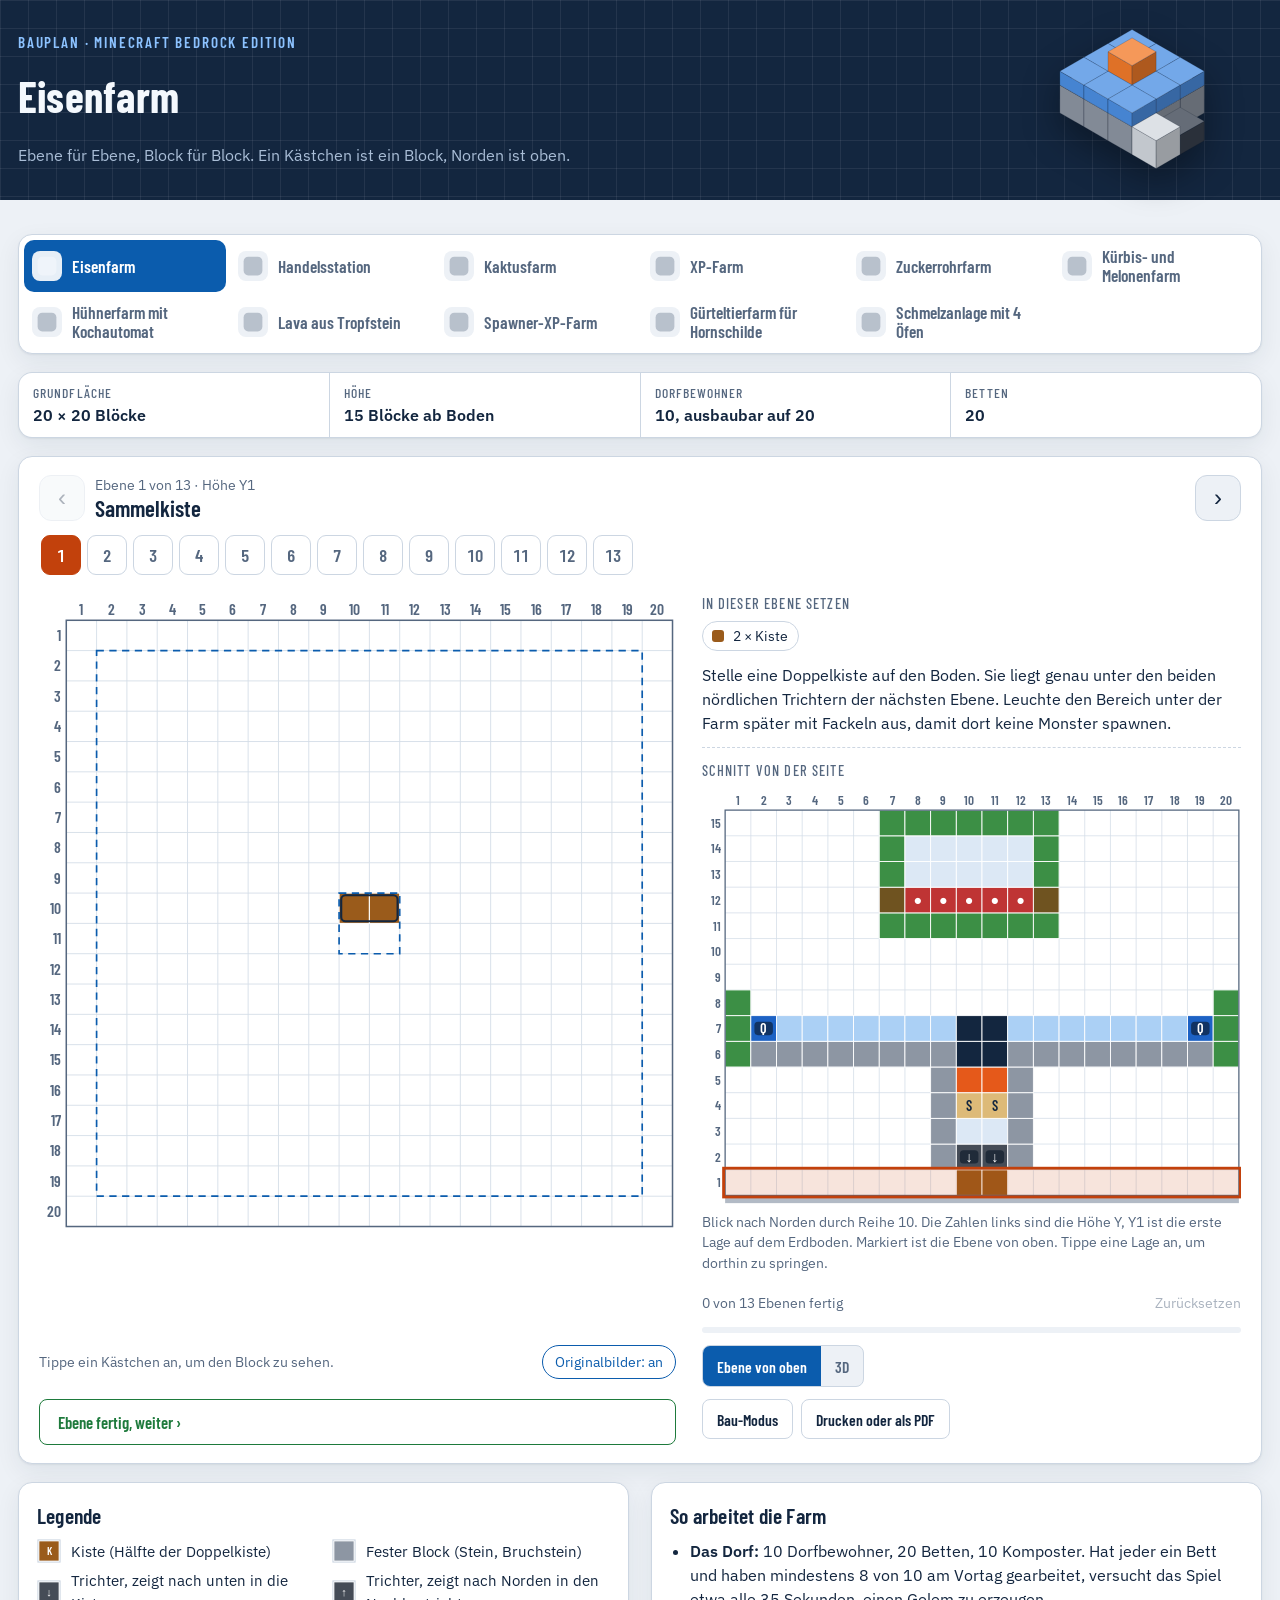
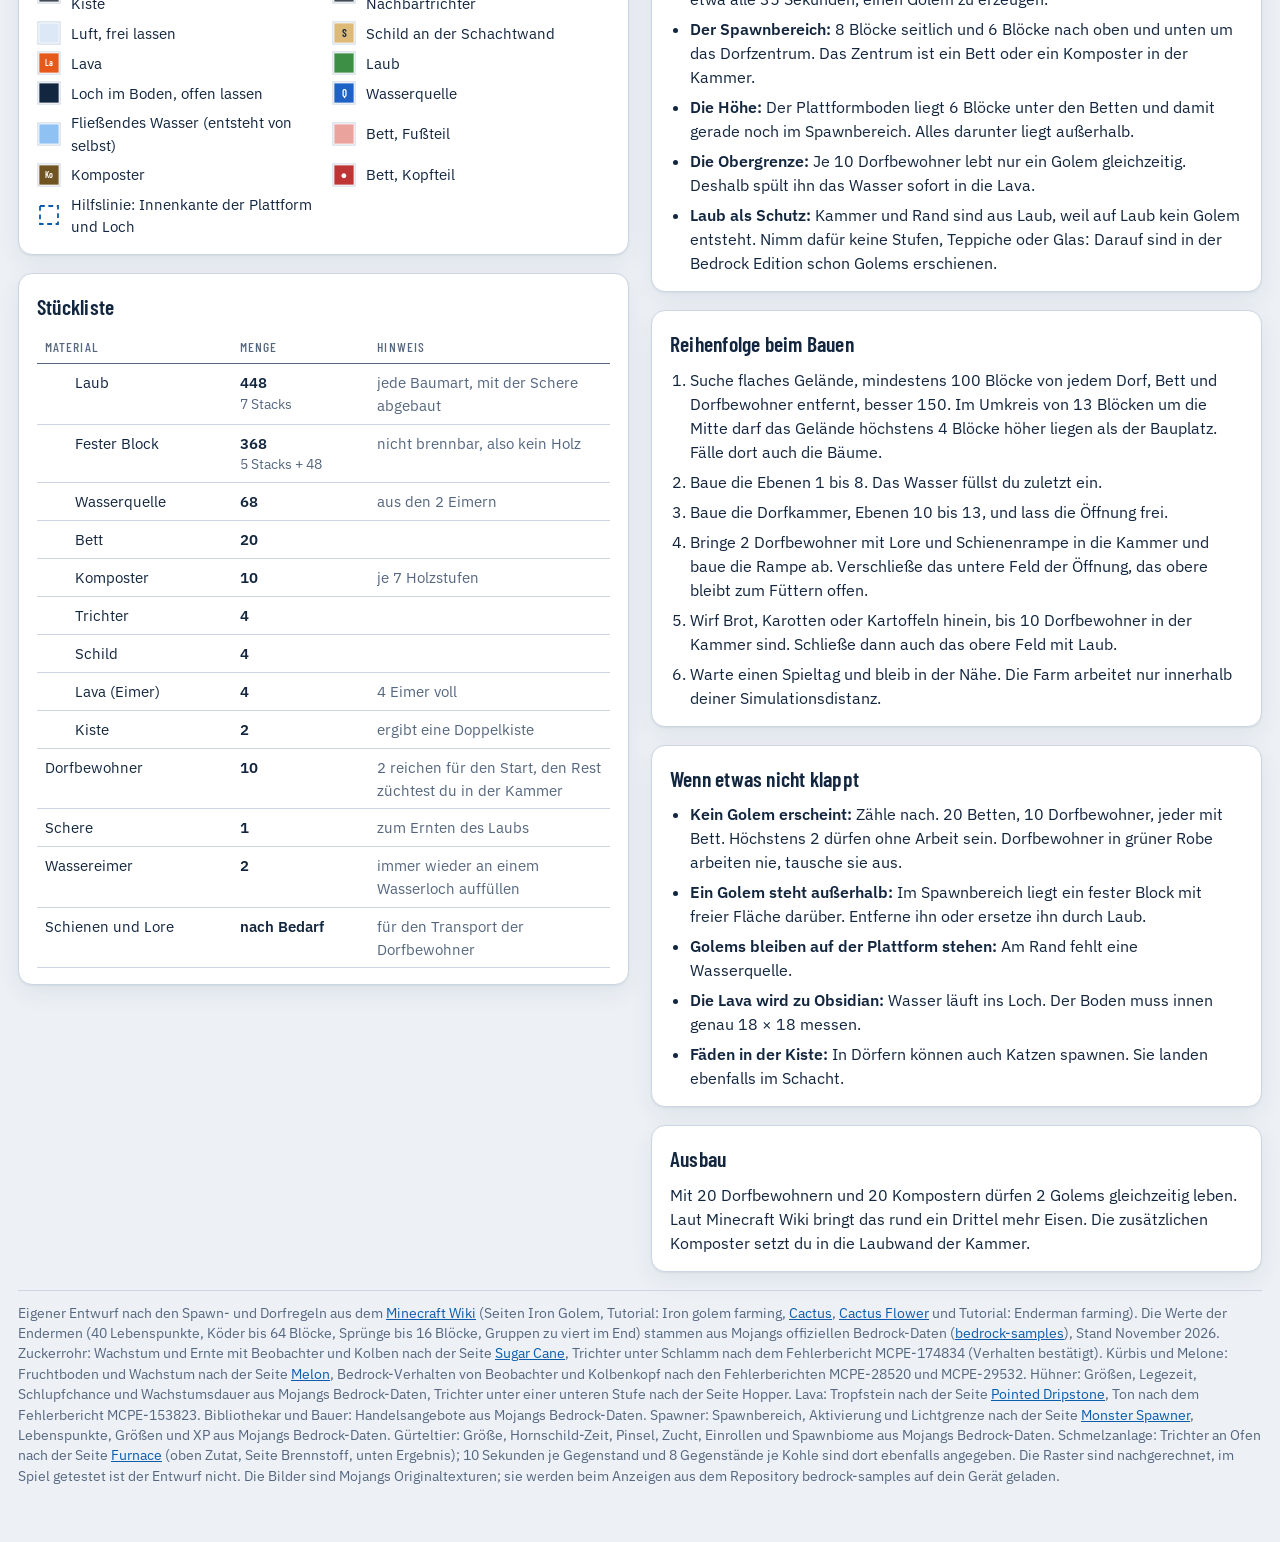
==== commit d9bf89a1: "Version 1.9: 3D-Ansicht, Bau-Modus, Druck, Schmelzanlage, neue Werkzeuge - Baupläne: 3D-Ansicht (dre" ====
--- a/bauplaene/index.html
+++ b/bauplaene/index.html
@@ -59,6 +59,7 @@
   --b-drip: #A88A6E;
   --b-spawner: #24303D;
   --b-armadillo: #B07A6C;
+  --b-furnace: #77726C;
 }
 @media (prefers-color-scheme: dark) {
   :root:not([data-theme="light"]) {
@@ -68,7 +69,7 @@
     --b-stone: #7F8A99; --b-leaf: #4FA857; --b-source: #3F8BEA; --b-flow: #2F5F92; --b-lava: #F2702C;
     --b-sign: #D9B673; --b-hopper: #5B6472; --b-chest: #B5722A; --b-bed: #D44A4A; --b-bedfoot: #8E4A48;
     --b-compost: #8C6B2C; --b-work: #9A6BBD; --b-door: #8A5A2B; --b-torch: #F5CB45; --b-air: #1B3657;
-    --b-open: #4A2A17; --b-hole: #050C16; --b-sand: #CDBB7C; --b-cactus: #3FA35F; --b-fence: #C08A48; --b-slab: #9AA6B6; --b-trap: #A97A45; --b-mite: #8E5FD0; --b-mud: #6E5C4F; --b-cane: #8CCB66; --b-glass: #3D6E8C; --b-piston: #B79A69; --b-observer: #6A7380; --b-dust: #E0413C; --b-farmland: #9A6A3E; --b-stem: #82BE4B; --b-button: #7F8A99; --b-dispenser: #7D8694; --b-chicken: #D9D4C6; --b-cauldron: #5A616C; --b-drip: #B99A7C; --b-spawner: #3A4A5C; --b-armadillo: #9C6E62;
+    --b-open: #4A2A17; --b-hole: #050C16; --b-sand: #CDBB7C; --b-cactus: #3FA35F; --b-fence: #C08A48; --b-slab: #9AA6B6; --b-trap: #A97A45; --b-mite: #8E5FD0; --b-mud: #6E5C4F; --b-cane: #8CCB66; --b-glass: #3D6E8C; --b-piston: #B79A69; --b-observer: #6A7380; --b-dust: #E0413C; --b-farmland: #9A6A3E; --b-stem: #82BE4B; --b-button: #7F8A99; --b-dispenser: #7D8694; --b-chicken: #D9D4C6; --b-cauldron: #5A616C; --b-drip: #B99A7C; --b-spawner: #3A4A5C; --b-armadillo: #9C6E62; --b-furnace: #8A847D;
   }
 }
 :root[data-theme="dark"] {
@@ -78,7 +79,7 @@
   --b-stone: #7F8A99; --b-leaf: #4FA857; --b-source: #3F8BEA; --b-flow: #2F5F92; --b-lava: #F2702C;
   --b-sign: #D9B673; --b-hopper: #5B6472; --b-chest: #B5722A; --b-bed: #D44A4A; --b-bedfoot: #8E4A48;
   --b-compost: #8C6B2C; --b-work: #9A6BBD; --b-door: #8A5A2B; --b-torch: #F5CB45; --b-air: #1B3657;
-  --b-open: #4A2A17; --b-hole: #050C16; --b-sand: #CDBB7C; --b-cactus: #3FA35F; --b-fence: #C08A48; --b-slab: #9AA6B6; --b-trap: #A97A45; --b-mite: #8E5FD0; --b-mud: #6E5C4F; --b-cane: #8CCB66; --b-glass: #3D6E8C; --b-piston: #B79A69; --b-observer: #6A7380; --b-dust: #E0413C; --b-farmland: #9A6A3E; --b-stem: #82BE4B; --b-button: #7F8A99; --b-dispenser: #7D8694; --b-chicken: #D9D4C6; --b-cauldron: #5A616C; --b-drip: #B99A7C; --b-spawner: #3A4A5C; --b-armadillo: #9C6E62;
+  --b-open: #4A2A17; --b-hole: #050C16; --b-sand: #CDBB7C; --b-cactus: #3FA35F; --b-fence: #C08A48; --b-slab: #9AA6B6; --b-trap: #A97A45; --b-mite: #8E5FD0; --b-mud: #6E5C4F; --b-cane: #8CCB66; --b-glass: #3D6E8C; --b-piston: #B79A69; --b-observer: #6A7380; --b-dust: #E0413C; --b-farmland: #9A6A3E; --b-stem: #82BE4B; --b-button: #7F8A99; --b-dispenser: #7D8694; --b-chicken: #D9D4C6; --b-cauldron: #5A616C; --b-drip: #B99A7C; --b-spawner: #3A4A5C; --b-armadillo: #9C6E62; --b-furnace: #8A847D;
 }
 
 * { box-sizing: border-box; }
@@ -142,6 +143,36 @@
 .steps button[aria-current="step"] { background: var(--mark); border-color: var(--mark); color: #fff; }
 .steps button[aria-current="step"][data-done] { box-shadow: inset 0 -4px 0 var(--ok); }
 .progress { display: grid; grid-template-columns: 1fr auto; gap: 6px 12px; align-items: center; }
+.progress .pworld { grid-column: 1 / -1; font-size: .82rem; color: var(--accent); font-weight: 600; }
+/* Ansicht: Ebene von oben oder 3D (eigene isometrische Zeichnung aus allen Ebenen) */
+.viewbar { display: flex; flex-wrap: wrap; gap: 8px; align-items: center; justify-content: space-between; }
+.vseg { display: inline-flex; border: 1px solid var(--line); border-radius: 8px; overflow: hidden; background: var(--paper); }
+.vseg button, .isoctl button, .toolrow button { appearance: none; border: 0; background: transparent; color: var(--ink-soft); font: 600 .98rem var(--f-display, inherit); padding: 8px 14px; min-height: 40px; cursor: pointer; }
+.vseg button[aria-pressed="true"] { background: var(--accent); color: var(--on-accent); }
+.isoctl { display: inline-flex; gap: 6px; }
+.isoctl button, .toolrow button { border: 1px solid var(--line); border-radius: 8px; background: var(--sheet); color: var(--ink); }
+.isoctl button[aria-pressed="true"] { border-color: var(--accent); color: var(--accent); }
+.plan.iso { display: flex; justify-content: center; }
+.plan.iso svg { max-height: 72vh; }
+.toolrow { display: flex; flex-wrap: wrap; gap: 8px; }
+/* Bau-Modus: nur das Nötigste, große Knöpfe unten, Bildschirm bleibt an */
+.bmbar { display: none; }
+html.bmode .wrap > header, html.bmode .picker, html.bmode .specs, html.bmode section:not(.sheet), html.bmode .side, html.bmode .probe, html.bmode #done, html.bmode .toolrow, html.bmode .foot { display: none !important; }
+html.bmode .wrap { padding-bottom: calc(120px + env(safe-area-inset-bottom)); }
+html.bmode .bmbar { display: grid; grid-template-columns: 64px 1fr 64px; grid-template-rows: auto auto; gap: 8px; position: fixed; left: 0; right: 0; bottom: 0; z-index: 40;
+  padding: 10px 12px calc(10px + env(safe-area-inset-bottom)); background: var(--sheet); border-top: 1px solid var(--line); box-shadow: 0 -6px 24px rgba(10, 20, 35, .16); }
+.bmbar button { min-height: 58px; border-radius: 12px; border: 1px solid var(--line); background: var(--paper); color: var(--ink); font: 600 1.25rem var(--f-display, inherit); cursor: pointer; }
+.bmbar #bm-done { background: var(--ok); border-color: var(--ok); color: #fff; }
+.bmbar #bm-done[aria-pressed="true"] { background: var(--sheet); color: var(--ok); }
+.bmbar button:disabled { opacity: .4; }
+.bmbar .bminfo { grid-column: 1 / -1; display: flex; justify-content: space-between; align-items: center; gap: 10px; font-size: .85rem; color: var(--ink-soft); }
+.bmbar #bm-exit { min-height: 36px; padding: 0 14px; font-size: 1rem; }
+/* Druck: nur der Ausdruck, hell und ohne Bedienelemente */
+#printroot { display: none; }
+@media print {
+  body > *:not(#printroot) { display: none !important; }
+  #printroot { display: block !important; }
+}
 .progress .ptext { font-size: .9rem; color: var(--ink-soft); font-variant-numeric: tabular-nums; }
 .progress .pbar { grid-column: 1 / -1; height: 6px; border-radius: 3px; background: var(--paper); overflow: hidden; }
 .progress .pbar i { display: block; height: 100%; width: 0; background: var(--ok); border-radius: 3px; transition: width .25s ease; }
@@ -315,7 +346,7 @@
 
 <header>
   <p class="eyebrow">Minecraft Bedrock Edition</p>
-  <h1>Zehn Baupläne für Farmen und Handel</h1>
+  <h1>Elf Baupläne für Farmen, Handel und Schmelzen</h1>
   <p class="lead">Ebene für Ebene, Block für Block. Ein Kästchen ist ein Block, Norden ist oben.</p>
 </header>
 
@@ -336,7 +367,11 @@
     <button type="button" id="next" aria-label="Eine Ebene höher">›</button>
   </div>
   <ol class="steps" id="steps" aria-label="Ebenen"></ol>
-  <div class="progress"><span class="ptext" id="ptext" aria-live="polite"></span><button type="button" id="preset">Zurücksetzen</button><div class="pbar" aria-hidden="true"><i id="pbar"></i></div></div>
+  <div class="progress"><span class="pworld" id="pworld" hidden></span><span class="ptext" id="ptext" aria-live="polite"></span><button type="button" id="preset">Zurücksetzen</button><div class="pbar" aria-hidden="true"><i id="pbar"></i></div></div>
+  <div class="viewbar">
+    <div class="vseg" role="group" aria-label="Ansicht"><button type="button" data-v="grid" aria-pressed="true">Ebene von oben</button><button type="button" data-v="iso" aria-pressed="false">3D</button></div>
+    <div class="isoctl" id="isoctl" hidden><button type="button" id="isorot" aria-label="Ansicht drehen">Drehen ⟳</button><button type="button" id="isoall" aria-pressed="false">Ganze Farm</button></div>
+  </div>
   <div class="plan" id="plan"></div>
   <div class="probe proberow"><span id="probe" aria-live="polite"></span><button type="button" class="texbtn" id="texbtn" aria-pressed="true">Originalbilder</button></div>
   <div>
@@ -345,6 +380,7 @@
   </div>
   <p class="instruction" id="instruction"></p>
   <button type="button" class="donebtn" id="done" aria-pressed="false"></button>
+  <div class="toolrow"><button type="button" id="bmbtn">Bau-Modus</button><button type="button" id="printbtn">Drucken oder als PDF</button><button type="button" id="sharebtn" hidden>Ebene teilen</button></div>
   <div class="side">
     <p class="sub">Schnitt von der Seite</p>
     <div id="side"></div>
@@ -776,7 +812,47 @@
     </ul>
   </div>
 </section>
-<p class="foot">Eigener Entwurf nach den Spawn- und Dorfregeln aus dem <a href="https://minecraft.wiki/w/Iron_Golem">Minecraft Wiki</a> (Seiten Iron Golem, Tutorial: Iron golem farming, <a href="https://minecraft.wiki/w/Cactus">Cactus</a>, <a href="https://minecraft.wiki/w/Cactus_Flower">Cactus Flower</a> und Tutorial: Enderman farming). Die Werte der Endermen (40 Lebenspunkte, Köder bis 64 Blöcke, Sprünge bis 16 Blöcke, Gruppen zu viert im End) stammen aus Mojangs offiziellen Bedrock-Daten (<a href="https://github.com/Mojang/bedrock-samples">bedrock-samples</a>), Stand November 2026. Zuckerrohr: Wachstum und Ernte mit Beobachter und Kolben nach der Seite <a href="https://minecraft.wiki/w/Sugar_Cane">Sugar Cane</a>, Trichter unter Schlamm nach dem Fehlerbericht MCPE-174834 (Verhalten bestätigt). Kürbis und Melone: Fruchtboden und Wachstum nach der Seite <a href="https://minecraft.wiki/w/Melon">Melon</a>, Bedrock-Verhalten von Beobachter und Kolbenkopf nach den Fehlerberichten MCPE-28520 und MCPE-29532. Hühner: Größen, Legezeit, Schlupfchance und Wachstumsdauer aus Mojangs Bedrock-Daten, Trichter unter einer unteren Stufe nach der Seite Hopper. Lava: Tropfstein nach der Seite <a href="https://minecraft.wiki/w/Pointed_Dripstone">Pointed Dripstone</a>, Ton nach dem Fehlerbericht MCPE-153823. Bibliothekar und Bauer: Handelsangebote aus Mojangs Bedrock-Daten. Spawner: Spawnbereich, Aktivierung und Lichtgrenze nach der Seite <a href="https://minecraft.wiki/w/Monster_Spawner">Monster Spawner</a>, Lebenspunkte, Größen und XP aus Mojangs Bedrock-Daten. Gürteltier: Größe, Hornschild-Zeit, Pinsel, Zucht, Einrollen und Spawnbiome aus Mojangs Bedrock-Daten. Die Raster sind nachgerechnet, im Spiel getestet ist der Entwurf nicht. Die Bilder sind Mojangs Originaltexturen; sie werden beim Anzeigen aus dem Repository bedrock-samples auf dein Gerät geladen.</p>
+<section class="notes" id="notes-ofen" hidden>
+  <div>
+    <h2>So arbeitet die Anlage</h2>
+    <ul>
+      <li><strong>Drei Wege in den Ofen:</strong> Was von oben in den Ofen fällt, kommt ins Zutatenfach. Was von hinten oder von der Seite kommt, kommt ins Brennstofffach. Ein Trichter unter dem Ofen holt das Fertige heraus.</li>
+      <li><strong>Das Tempo:</strong> Ein Ofen braucht 10 Sekunden je Gegenstand. Mit 4 Öfen sind das 24 Gegenstände pro Minute, ein Stapel Erz ist in knapp 3 Minuten fertig.</li>
+      <li><strong>Brennstoff:</strong> Eine Kohle oder Holzkohle reicht für 8 Gegenstände. Für einen Stapel aus 64 brauchst du also 8 Kohle.</li>
+    </ul>
+  </div>
+  <div>
+    <h2>Reihenfolge beim Bauen</h2>
+    <ol>
+      <li>Ausgabe-Kiste und die 4 Trichter darunter, Ebene 1.</li>
+      <li>Öfen auf die Trichter, die Brennstoff-Trichter dahinter, Ebene 2.</li>
+      <li>Zutaten-Trichter oben auf die Öfen und die Brennstoff-Kisten, Ebene 3.</li>
+      <li>Zutaten-Kisten obendrauf, Ebene 4.</li>
+    </ol>
+  </div>
+  <div>
+    <h2>Gut zu wissen</h2>
+    <ul>
+      <li><strong>Schneller:</strong> Ein Schmelzofen schafft Erz und Rüstung doppelt so schnell, ein Räucherofen Essen. Sie passen an dieselben Stellen wie die Öfen.</li>
+      <li><strong>Schleichen:</strong> Halte beim Setzen der Trichter die Schleichtaste gedrückt, sonst öffnet sich der Ofen oder die Kiste statt zu bauen.</li>
+    </ul>
+  </div>
+  <div>
+    <h2>Wenn etwas nicht klappt</h2>
+    <ul>
+      <li><strong>Ein Ofen bleibt kalt:</strong> Sein Brennstoff-Trichter zeigt nicht in den Ofen. Er muss nach Norden in die Rückseite zeigen.</li>
+      <li><strong>Erz landet im Brennstofffach:</strong> Der obere Trichter zeigt zur Seite statt nach unten. Setze ihn neu, schleichend oben auf den Ofen.</li>
+      <li><strong>Die Ausgabe-Kiste bleibt leer:</strong> Ein Trichter der unteren Reihe zeigt nicht zum Nachbarn oder zur Kiste.</li>
+    </ul>
+  </div>
+</section>
+<div class="bmbar" id="bmbar" aria-label="Bau-Modus">
+  <button type="button" id="bm-prev" aria-label="Eine Ebene tiefer">‹</button>
+  <button type="button" id="bm-done" aria-pressed="false">Ebene fertig</button>
+  <button type="button" id="bm-next" aria-label="Eine Ebene höher">›</button>
+  <div class="bminfo"><span id="bm-wake"></span><button type="button" id="bm-exit">Bau-Modus beenden</button></div>
+</div>
+<p class="foot">Eigener Entwurf nach den Spawn- und Dorfregeln aus dem <a href="https://minecraft.wiki/w/Iron_Golem">Minecraft Wiki</a> (Seiten Iron Golem, Tutorial: Iron golem farming, <a href="https://minecraft.wiki/w/Cactus">Cactus</a>, <a href="https://minecraft.wiki/w/Cactus_Flower">Cactus Flower</a> und Tutorial: Enderman farming). Die Werte der Endermen (40 Lebenspunkte, Köder bis 64 Blöcke, Sprünge bis 16 Blöcke, Gruppen zu viert im End) stammen aus Mojangs offiziellen Bedrock-Daten (<a href="https://github.com/Mojang/bedrock-samples">bedrock-samples</a>), Stand November 2026. Zuckerrohr: Wachstum und Ernte mit Beobachter und Kolben nach der Seite <a href="https://minecraft.wiki/w/Sugar_Cane">Sugar Cane</a>, Trichter unter Schlamm nach dem Fehlerbericht MCPE-174834 (Verhalten bestätigt). Kürbis und Melone: Fruchtboden und Wachstum nach der Seite <a href="https://minecraft.wiki/w/Melon">Melon</a>, Bedrock-Verhalten von Beobachter und Kolbenkopf nach den Fehlerberichten MCPE-28520 und MCPE-29532. Hühner: Größen, Legezeit, Schlupfchance und Wachstumsdauer aus Mojangs Bedrock-Daten, Trichter unter einer unteren Stufe nach der Seite Hopper. Lava: Tropfstein nach der Seite <a href="https://minecraft.wiki/w/Pointed_Dripstone">Pointed Dripstone</a>, Ton nach dem Fehlerbericht MCPE-153823. Bibliothekar und Bauer: Handelsangebote aus Mojangs Bedrock-Daten. Spawner: Spawnbereich, Aktivierung und Lichtgrenze nach der Seite <a href="https://minecraft.wiki/w/Monster_Spawner">Monster Spawner</a>, Lebenspunkte, Größen und XP aus Mojangs Bedrock-Daten. Gürteltier: Größe, Hornschild-Zeit, Pinsel, Zucht, Einrollen und Spawnbiome aus Mojangs Bedrock-Daten. Schmelzanlage: Trichter an Ofen nach der Seite <a href="https://minecraft.wiki/w/Furnace">Furnace</a> (oben Zutat, Seite Brennstoff, unten Ergebnis); 10 Sekunden je Gegenstand und 8 Gegenstände je Kohle sind dort ebenfalls angegeben. Die Raster sind nachgerechnet, im Spiel getestet ist der Entwurf nicht. Die Bilder sind Mojangs Originaltexturen; sie werden beim Anzeigen aus dem Repository bedrock-samples auf dein Gerät geladen.</p>
 
 </div>
 <script>
@@ -912,6 +988,7 @@
 })();
 
 </script>
+<div id="printroot" aria-hidden="true"></div>
 <script>
 /* Bauplan-Daten: reine Daten, kein DOM. Raster: grid[z][x], Norden ist oben (z = 0). */
 var BLOCKS = {
@@ -969,7 +1046,10 @@
   j: { name: 'Kessel, fängt die Lava auf', mat: 'cauldron', fill: 'var(--b-cauldron)', glyph: 'Ke', dark: true },
   1: { name: 'Spitzer Tropfstein, hängt unter dem Block', mat: 'dripstone', fill: 'var(--b-drip)', glyph: '▼', dark: true },
   3: { name: 'Spawner: ist schon da, nicht abbauen und kein Wasser direkt darauf gießen', fill: 'var(--b-spawner)', glyph: '✱', dark: true },
-  2: { name: 'Gürteltiere, stehen auf den Trichtern', fill: 'var(--b-armadillo)', glyph: 'Gü', dark: true }
+  2: { name: 'Gürteltiere, stehen auf den Trichtern', fill: 'var(--b-armadillo)', glyph: 'Gü', dark: true },
+  4: { name: 'Ofen (oder Schmelzofen, Räucherofen)', mat: 'furnace', fill: 'var(--b-furnace)', glyph: 'Of', dark: true },
+  6: { name: 'Trichter, zeigt nach Norden (↑) in die Rückseite des Ofens: Brennstoff', mat: 'hopper', fill: 'var(--b-hopper)', glyph: '↑', dark: true },
+  7: { name: 'Trichter, zeigt nach unten in den Ofen: Zutaten', mat: 'hopper', fill: 'var(--b-hopper)', glyph: '↓', dark: true }
 };
 
 var MATERIALS = {
@@ -1002,6 +1082,7 @@
   button: 'Steinknopf',
   dispenser: 'Spender',
   cauldron: 'Kessel',
+  furnace: 'Ofen',
   dripstone: 'Spitzer Tropfstein'
 };
 
@@ -1511,7 +1592,37 @@
     };
   }
 
-  return [farm(), hall(), cactus(), xp(), cane(), pumpkin(), chicken(), lava(), spawner(), armadillo()];
+  /* ---------- Schmelzanlage: 6 x 3, Y1 bis Y4 ---------- */
+  function smelter() {
+    var W = 6, D = 3, L = [], g;
+
+    g = mk(W, D); rect(g, 0, 1, 3, 1, 'e'); g[1][4] = 'K'; g[1][5] = 'K';
+    L.push({ y: [1, 1], name: 'Ausgabe', grid: rows(g), pairs: [[4, 1, 5, 1]],
+      text: 'Stelle die Doppelkiste für die fertigen Sachen auf. Westlich davon kommt eine Reihe aus 4 Trichtern, die nach Osten zeigen: Setze den ersten schleichend an die Kiste und jeden weiteren an den vorigen. Diese Trichter holen später das Fertige unten aus den Öfen. Auf die Kiste kommt nichts, damit sie sich öffnen lässt.' });
+
+    g = mk(W, D); rect(g, 0, 1, 3, 1, '4'); rect(g, 0, 2, 3, 2, '6');
+    L.push({ y: [2, 2], name: 'Öfen und Brennstoff', grid: rows(g),
+      text: 'Setze 4 Öfen auf die Trichter, die Vorderseite nach Süden zu dir. Hinter jeden Ofen kommt ein Trichter, der nach Norden zeigt: Setze ihn schleichend an die Rückseite des Ofens. Was in einem Trichter von hinten oder von der Seite in den Ofen fällt, landet im Brennstofffach.' });
+
+    g = mk(W, D); rect(g, 0, 1, 3, 1, '7'); rect(g, 0, 2, 3, 2, 'K');
+    L.push({ y: [3, 3], name: 'Zutaten-Trichter und Brennstoff-Kisten', grid: rows(g), pairs: [[0, 2, 1, 2], [2, 2, 3, 2]],
+      text: 'Setze auf jeden Ofen einen Trichter: schleichend oben auf den Ofen klicken, dann zeigt er nach unten. Was von oben kommt, landet im Zutatenfach. Auf die 4 Brennstoff-Trichter hinten kommen 2 Doppelkisten. Ein Trichter unter einer Doppelkiste zieht aus der ganzen Kiste, so verteilt sich der Brennstoff auf alle Öfen.' });
+
+    g = mk(W, D); rect(g, 0, 1, 3, 1, 'K');
+    L.push({ y: [4, 4], name: 'Zutaten-Kisten', grid: rows(g), pairs: [[0, 1, 1, 1], [2, 1, 3, 1]],
+      text: 'Stelle 2 Doppelkisten auf die Zutaten-Trichter. Hier legst du Erz, Sand oder rohes Essen hinein, in die hinteren Kisten Kohle. Jede Doppelkiste versorgt die beiden Öfen darunter.' });
+
+    return {
+      id: 'ofen', out: 'furnace', title: 'Schmelzanlage mit 4 Öfen', w: W, d: D, yMin: 1, yMax: 4, sliceX: 1, ground: true,
+      guides: [],
+      specs: [['Grundfläche', '6 × 3 Blöcke'], ['Höhe', '4 Blöcke'], ['Öfen', '4'], ['Tempo', '24 Gegenstände pro Minute']],
+      extras: [['Kohle oder Holzkohle', 'nach Bedarf', '1 Stück reicht für 8 Gegenstände']],
+      hints: { hopper: '5 Eisenbarren und eine Truhe je Trichter', furnace: '8 Bruchstein je Ofen', chest: 'ergibt 5 Doppelkisten' },
+      layers: L
+    };
+  }
+
+  return [farm(), hall(), cactus(), xp(), cane(), pumpkin(), chicken(), lava(), spawner(), armadillo(), smelter()];
 })();
 
 if (typeof module !== 'undefined') module.exports = { PLANS: PLANS, BLOCKS: BLOCKS, MATERIALS: MATERIALS };
@@ -1520,18 +1631,29 @@
 <script>
 (function () {
   var st = { plan: 0, layer: PLANS.map(function () { return 0; }), sel: null, done: {} };
-  var BTX = {"p":["blocks/cactus_side.tga","blocks/cactus_top.tga","blocks/cauldron_side.png","blocks/cauldron_top.png","blocks/chest_front.png","blocks/chest_side.png","blocks/chest_top.png","blocks/composter_side.png","blocks/composter_top.png","blocks/dirt.png","blocks/dispenser_front_horizontal.png","blocks/farmland_wet.png","blocks/furnace_side.png","blocks/furnace_top.png","blocks/glass.png","blocks/hopper_outside.png","blocks/hopper_top.png","blocks/lava_still.png","blocks/leaves_oak_carried.tga","blocks/lectern_base.png","blocks/lectern_sides.png","blocks/lectern_top.png","blocks/mob_spawner.png","blocks/mud.png","blocks/observer_back.png","blocks/observer_side.png","blocks/observer_top.png","blocks/piston_side.png","blocks/piston_top_normal.png","blocks/planks_oak.png","blocks/pointed_dripstone_down_base.png","blocks/pointed_dripstone_down_tip.png","blocks/pumpkin_face_off.png","blocks/pumpkin_side.png","blocks/pumpkin_top.png","blocks/rail_normal.png","blocks/sand.png","blocks/stone.png","blocks/torch_on.png","blocks/trapdoor.png","blocks/water_flow.png","blocks/water_still.png","items/armadillo_scute.png","items/bed_red.png","items/bucket_lava.png","items/cauldron.png","items/chicken_cooked.png","items/door_wood.png","items/egg.png","items/emerald.png","items/ender_pearl.png","items/experience_bottle.png","items/hopper.png","items/iron_ingot.png","items/minecart_normal.png","items/redstone_dust.png","items/reeds.png","items/seeds_pumpkin.png","items/sign.png"],"m":{"S":["c",37,37,37],"Z":["c",37,37,37],"U":["c",37,37,37],"L":["c",18,18,18],"X":["f",58],"t":["f",52],"n":["f",52],"e":["f",52],"s":["f",52],"K":["c",6,4,5],"B":["f",43],"b":["f",43],"C":["c",8,7,7],"A":["c",21,20,19],"D":["f",47],"d":["f",47],"F":["f",38],"N":["c",36,36,36],"c":["c",1,0,0],"z":["fe",29,29,29],"g":["fe",29,29,29],"T":["s",37,37,37],"R":["t",39,39,39],"M":["f",54],"m":["c",23,23,23],"r":["f",56],"G":["c",14,14,14],"P":["c",28,27,27],"p":["c",28,27,27],"Y":["c",26,24,25],"y":["c",26,24,25],"i":["f",55],"a":["c",11,9,9],"k":["f",57],"W":["b",37,37,37],"H":["c",13,10,12],"I":["c",26,24,25],"J":["c",26,24,25],"l":["f",52],"q":["s",37,37,37],"x":["f",48],"j":["f",45],"1":["f",30],"3":["c",22,22,22],"2":["f",42],"Q":["c",41,41,41],"V":["c",17,17,17],"iron_ingot":["f",53],"emerald":["f",49],"cactus":["c",1,0,0],"ender_pearl":["f",50],"sugar_cane":["f",56],"pumpkin":["c",34,32,33],"cooked_chicken":["f",46],"lava_bucket":["f",44],"experience_bottle":["f",51],"armadillo_scute":["f",42]},"g":{"S":[37,37],"Z":[37,37],"U":[37,37],"L":[18,18],"t":[16,15],"n":[16,15],"e":[16,15],"s":[16,15],"K":[6,4],"C":[8,7],"F":[38,38],"N":[36,36],"c":[1,0],"z":[29,29],"g":[29,29],"T":[37,37],"R":[39,39],"M":[35,35],"m":[23,23],"r":[56,56],"G":[14,14],"P":[27,27],"p":[27,27],"Y":[26,25],"y":[26,25],"a":[11,9],"W":[37,37],"H":[13,10],"I":[26,25],"J":[26,25],"l":[16,15],"q":[37,37],"j":[3,2],"1":[31,31],"3":[22,22],"Q":[41,41],"f":[40,40],"V":[17,17]},"x":{"S":"stone","Z":"stone","U":"stone","L":"oak_leaves","X":"oak_sign","t":"hopper","n":"hopper","e":"hopper","s":"hopper","K":"chest","B":"red_bed","b":"red_bed","C":"composter","A":"lectern","D":"wooden_door","d":"wooden_door","F":"torch","N":"sand","c":"cactus","z":"oak_fence","g":"oak_fence","T":"normal_stone_slab","R":"trapdoor","M":"minecart","m":"mud","r":"sugar_cane","G":"glass","P":"piston","p":"piston","Y":"observer","y":"observer","i":"redstone","a":"dirt","k":"pumpkin_seeds","W":"stone_button","H":"dispenser","I":"observer","J":"observer","l":"hopper","q":"normal_stone_slab","x":"egg","j":"cauldron","1":"pointed_dripstone","3":"mob_spawner","2":"armadillo_scute","V":"lava_bucket"}};
+  var BTX = {"p":["blocks/cactus_side.tga","blocks/cactus_top.tga","blocks/cauldron_side.png","blocks/cauldron_top.png","blocks/chest_front.png","blocks/chest_side.png","blocks/chest_top.png","blocks/composter_side.png","blocks/composter_top.png","blocks/dirt.png","blocks/dispenser_front_horizontal.png","blocks/farmland_wet.png","blocks/furnace_front_off.png","blocks/furnace_side.png","blocks/furnace_top.png","blocks/glass.png","blocks/hopper_outside.png","blocks/hopper_top.png","blocks/lava_still.png","blocks/leaves_oak_carried.tga","blocks/lectern_base.png","blocks/lectern_sides.png","blocks/lectern_top.png","blocks/mob_spawner.png","blocks/mud.png","blocks/observer_back.png","blocks/observer_side.png","blocks/observer_top.png","blocks/piston_side.png","blocks/piston_top_normal.png","blocks/planks_oak.png","blocks/pointed_dripstone_down_base.png","blocks/pointed_dripstone_down_tip.png","blocks/pumpkin_face_off.png","blocks/pumpkin_side.png","blocks/pumpkin_top.png","blocks/rail_normal.png","blocks/sand.png","blocks/stone.png","blocks/torch_on.png","blocks/trapdoor.png","blocks/water_flow.png","blocks/water_still.png","items/armadillo_scute.png","items/bed_red.png","items/bucket_lava.png","items/cauldron.png","items/chicken_cooked.png","items/door_wood.png","items/egg.png","items/emerald.png","items/ender_pearl.png","items/experience_bottle.png","items/hopper.png","items/iron_ingot.png","items/minecart_normal.png","items/redstone_dust.png","items/reeds.png","items/seeds_pumpkin.png","items/sign.png"],"m":{"S":["c",38,38,38],"Z":["c",38,38,38],"U":["c",38,38,38],"L":["c",19,19,19],"X":["f",59],"t":["f",53],"n":["f",53],"e":["f",53],"s":["f",53],"K":["c",6,4,5],"B":["f",44],"b":["f",44],"C":["c",8,7,7],"A":["c",22,21,20],"D":["f",48],"d":["f",48],"F":["f",39],"N":["c",37,37,37],"c":["c",1,0,0],"z":["fe",30,30,30],"g":["fe",30,30,30],"T":["s",38,38,38],"R":["t",40,40,40],"M":["f",55],"m":["c",24,24,24],"r":["f",57],"G":["c",15,15,15],"P":["c",29,28,28],"p":["c",29,28,28],"Y":["c",27,25,26],"y":["c",27,25,26],"i":["f",56],"a":["c",11,9,9],"k":["f",58],"W":["b",38,38,38],"H":["c",14,10,13],"I":["c",27,25,26],"J":["c",27,25,26],"l":["f",53],"q":["s",38,38,38],"x":["f",49],"j":["f",46],"1":["f",31],"3":["c",23,23,23],"2":["f",43],"4":["c",14,12,13],"6":["f",53],"7":["f",53],"Q":["c",42,42,42],"V":["c",18,18,18],"iron_ingot":["f",54],"emerald":["f",50],"cactus":["c",1,0,0],"ender_pearl":["f",51],"sugar_cane":["f",57],"pumpkin":["c",35,33,34],"cooked_chicken":["f",47],"lava_bucket":["f",45],"experience_bottle":["f",52],"armadillo_scute":["f",43],"furnace":["c",14,12,13]},"g":{"S":[38,38],"Z":[38,38],"U":[38,38],"L":[19,19],"t":[17,16],"n":[17,16],"e":[17,16],"s":[17,16],"K":[6,4],"C":[8,7],"F":[39,39],"N":[37,37],"c":[1,0],"z":[30,30],"g":[30,30],"T":[38,38],"R":[40,40],"M":[36,36],"m":[24,24],"r":[57,57],"G":[15,15],"P":[28,28],"p":[28,28],"Y":[27,26],"y":[27,26],"a":[11,9],"W":[38,38],"H":[14,10],"I":[27,26],"J":[27,26],"l":[17,16],"q":[38,38],"j":[3,2],"1":[32,32],"3":[23,23],"4":[14,12],"6":[53,53],"7":[53,53],"Q":[42,42],"f":[41,41],"V":[18,18]},"x":{"S":"stone","Z":"stone","U":"stone","L":"oak_leaves","X":"oak_sign","t":"hopper","n":"hopper","e":"hopper","s":"hopper","K":"chest","B":"red_bed","b":"red_bed","C":"composter","A":"lectern","D":"wooden_door","d":"wooden_door","F":"torch","N":"sand","c":"cactus","z":"oak_fence","g":"oak_fence","T":"normal_stone_slab","R":"trapdoor","M":"minecart","m":"mud","r":"sugar_cane","G":"glass","P":"piston","p":"piston","Y":"observer","y":"observer","i":"redstone","a":"dirt","k":"pumpkin_seeds","W":"stone_button","H":"dispenser","I":"observer","J":"observer","l":"hopper","q":"normal_stone_slab","x":"egg","j":"cauldron","1":"pointed_dripstone","3":"mob_spawner","2":"armadillo_scute","4":"furnace","6":"hopper","7":"hopper","V":"lava_bucket"}};
   if (window.BWTEX && BTX.p) BWTEX.init(BTX.p, BTX.m);
   var texOn = (function () { try { return window.localStorage.getItem('bp.tex') !== '0'; } catch (e) { return true; } })();
   function load(k) { try { return JSON.parse(window.localStorage.getItem(k)); } catch (e) { return null; } }
   function save(k, v) { try { window.localStorage.setItem(k, JSON.stringify(v)); } catch (e) {} }
-  PLANS.forEach(function (q, i) {
-    var d = load('bp.done.' + q.id), l = load('bp.layer.' + q.id);
-    st.done[q.id] = {}; if (Array.isArray(d)) d.forEach(function (n) { if (n >= 0 && n < q.layers.length) st.done[q.id][n] = 1; });
-    if (typeof l === 'number' && l >= 0 && l < q.layers.length) st.layer[i] = l;
-  });
+  // Mehrere Welten (in der App): Baufortschritt je Welt getrennt; die Hauptwelt nutzt die bisherigen Schlüssel
+  function world() { var w = null; try { w = window.localStorage.getItem('bw.world'); } catch (e) {} return w && /^[a-z0-9]{1,12}$/.test(w) ? w : ''; }
+  function wk(k) { var w = world(); return w ? 'bw.w.' + w + '.' + k : k; }
+  function worldName() {
+    var w = world(); if (!w) return '';
+    var a = load('bw.welten'); if (!Array.isArray(a)) return '';
+    var f = a.filter(function (x) { return x && x.id === w; })[0]; return f && typeof f.name === 'string' ? f.name : '';
+  }
+  function loadState() {
+    PLANS.forEach(function (q, i) {
+      var d = load(wk('bp.done.' + q.id)), l = load(wk('bp.layer.' + q.id));
+      st.done[q.id] = {}; if (Array.isArray(d)) d.forEach(function (n) { if (n >= 0 && n < q.layers.length) st.done[q.id][n] = 1; });
+      st.layer[i] = typeof l === 'number' && l >= 0 && l < q.layers.length ? l : 0;
+    });
+  }
+  loadState();
   function doneList(p) { return Object.keys(st.done[p.id]).map(Number).sort(function (a, b) { return a - b; }); }
-  function storeDone(p) { save('bp.done.' + p.id, doneList(p)); }
+  function storeDone(p) { save(wk('bp.done.' + p.id), doneList(p)); }
   function $(id) { return document.getElementById(id); }
   function esc(s) { return String(s).replace(/&/g, '&amp;').replace(/</g, '&lt;').replace(/>/g, '&gt;').replace(/"/g, '&quot;'); }
   function geom(p) {
@@ -1588,7 +1710,7 @@
     return (l._fd = d);
   }
 
-  function drawPlan(p, l) {
+  function drawPlan(p, l, print) {
     var G = geom(p), U = G.U, M = G.M, H = M + p.d * U + 1, s, x, z;
     s = '<svg viewBox="0 0 ' + G.W + ' ' + H + '" role="img" aria-label="Grundriss ' + esc(p.title) + ', ' + esc(l.name) + ', ' + yText(l) + '">';
     s += frame(G, p.w, p.d) + colLabels(G, p.w);
@@ -1600,7 +1722,7 @@
         var d = flowDist(l)[z][x];
         op = d === Infinity ? .5 : 1 - (d - 1) * .105;
       }
-      s += cell(ch, M + x * U, M + z * U, G, op, 'top');
+      s += cell(ch, M + x * U, M + z * U, G, op, print ? null : 'top');
     }
     (l.pairs || []).forEach(function (r) {
       s += '<rect x="' + (M + r[0] * U + .7) + '" y="' + (M + r[1] * U + .7) + '" width="' + ((r[2] - r[0] + 1) * U - 1.4) + '" height="' + ((r[3] - r[1] + 1) * U - 1.4) + '" rx="1.4" fill="none" stroke="var(--ink)" stroke-width=".7"/>';
@@ -1609,7 +1731,7 @@
       s += '<rect x="' + (M + r[0] * U) + '" y="' + (M + r[1] * U) + '" width="' + ((r[2] - r[0] + 1) * U) + '" height="' + ((r[3] - r[1] + 1) * U) + '" fill="none" stroke="var(--accent)" stroke-width=".55" stroke-dasharray="2.4 1.8"/>';
     });
     s += border(G, p.w, p.d);
-    if (st.sel) s += '<rect x="' + (M + st.sel[0] * U) + '" y="' + (M + st.sel[1] * U) + '" width="' + U + '" height="' + U + '" fill="none" stroke="var(--mark)" stroke-width="1.2"/>';
+    if (st.sel && !print) s += '<rect x="' + (M + st.sel[0] * U) + '" y="' + (M + st.sel[1] * U) + '" width="' + U + '" height="' + U + '" fill="none" stroke="var(--mark)" stroke-width="1.2"/>';
     return s + '</svg>';
   }
 
@@ -1630,6 +1752,111 @@
     var top = M + (p.yMax - cur.y[1]) * U, hh = (cur.y[1] - cur.y[0] + 1) * U;
     s += '<rect x="' + (M - .6) + '" y="' + (top - .6) + '" width="' + (cols * U + 1.2) + '" height="' + (hh + 1.2) + '" fill="var(--mark)" fill-opacity=".14" stroke="var(--mark)" stroke-width="1.1"/>';
     return s + '</svg>';
+  }
+
+  /* ---------- 3D-Ansicht: eigene isometrische Zeichnung aus allen Ebenen (keine Spielgrafik) ---------- */
+  var AIR = { '.': 1, o: 1, O: 1, h: 1, w: 1, u: 1, v: 1, E: 1 };
+  // Form je Kürzel: [x, z, Höhe-Start, Breite, Tiefe, Höhe] in Blockanteilen; fehlt sie, ist es ein ganzer Block
+  var SHAPE = { T: [0, 0, .5, 1, 1, .5], q: [0, 0, 0, 1, 1, .5], F: [.42, .42, 0, .16, .16, .62], X: [.1, .44, .25, .8, .12, .5], i: [.1, .1, 0, .8, .8, .06],
+    W: [.36, .36, 0, .28, .28, .14], k: [.36, .36, 0, .28, .28, .4], z: [.36, .36, 0, .28, .28, 1], g: [.36, .36, 0, .28, .28, 1], R: [0, 0, 0, 1, 1, .19],
+    '1': [.32, .32, .15, .36, .36, .85], f: [0, 0, 0, 1, 1, .78], Q: [0, 0, 0, 1, 1, .9], x: [.22, .22, 0, .56, .56, .62], '2': [.15, .2, 0, .7, .6, .62],
+    M: [.12, .12, 0, .76, .76, .55], j: [.05, .05, 0, .9, .9, .92], B: [0, 0, 0, 1, 1, .56], b: [0, 0, 0, 1, 1, .56], D: [0, .42, 0, 1, .16, 1], d: [0, .42, 0, 1, .16, 1],
+    C: [.04, .04, 0, .92, .92, .92], c: [.06, .06, 0, .88, .88, 1] };
+  var SEE = { G: .42, Q: .55, f: .4 };
+  var VIEWN = ['Südosten', 'Nordosten', 'Nordwesten', 'Südwesten'];
+  function drawIso(p, cur) {
+    var r = st.rot || 0, W = r % 2 ? p.d : p.w, Dd = r % 2 ? p.w : p.d, all = !!st.isoAll, occ = {}, list = [];
+    function rot(x, z) { return r === 0 ? [x, z] : r === 1 ? [p.d - 1 - z, x] : r === 2 ? [p.w - 1 - x, p.d - 1 - z] : [z, p.w - 1 - x]; }
+    p.layers.forEach(function (l, li) {
+      if (!all && li > cur) return;
+      for (var y = l.y[0]; y <= l.y[1]; y++) for (var z = 0; z < p.d; z++) for (var x = 0; x < p.w; x++) {
+        var ch = l.grid[z].charAt(x); if (AIR[ch] || !BLOCKS[ch]) continue;
+        var q = rot(x, z), h = y - p.yMin, e = { x: q[0], z: q[1], h: h, ch: ch, cur: li === cur };
+        occ[q[0] + ',' + q[1] + ',' + h] = ch; list.push(e);
+      }
+    });
+    function solid(x, z, h) { var c = occ[x + ',' + z + ',' + h]; return c && !SHAPE[c] && !SEE[c]; }
+    list.sort(function (a, b) { return (a.x + a.z) - (b.x + b.z) || a.h - b.h || a.x - b.x; });
+    var C = 0.8660254, U = 10, pts = [], minX = 1e9, minY = 1e9, maxX = -1e9, maxY = -1e9;
+    function P(x, z, h) { var px = (x - z) * C * U, py = (x + z) * U / 2 - h * U; if (px < minX) minX = px; if (px > maxX) maxX = px; if (py < minY) minY = py; if (py > maxY) maxY = py; return px.toFixed(1) + ',' + py.toFixed(1); }
+    var body = '';
+    list.forEach(function (e) {
+      var sh = SHAPE[e.ch], b = BLOCKS[e.ch], x0 = e.x, z0 = e.z, h0 = e.h, w = 1, d = 1, hh = 1;
+      if (sh) { x0 += sh[0]; z0 += sh[1]; h0 += sh[2]; w = sh[3]; d = sh[4]; hh = sh[5]; }
+      var x1 = x0 + w, z1 = z0 + d, h1 = h0 + hh, op = SEE[e.ch] ? ' fill-opacity="' + SEE[e.ch] + '"' : '';
+      var full = !sh, stroke = e.cur ? ' stroke="var(--mark)" stroke-width=".9"' : ' stroke="rgba(10,20,35,.28)" stroke-width=".4"';
+      var top = 'color-mix(in srgb, ' + b.fill + ' 84%, #fff)', south = b.fill, east = 'color-mix(in srgb, ' + b.fill + ' 72%, #000)';
+      if (!(full && solid(e.x, e.z + 1, e.h))) body += '<polygon points="' + P(x0, z1, h0) + ' ' + P(x1, z1, h0) + ' ' + P(x1, z1, h1) + ' ' + P(x0, z1, h1) + '" style="fill:' + south + '"' + op + stroke + '/>';
+      if (!(full && solid(e.x + 1, e.z, e.h))) body += '<polygon points="' + P(x1, z0, h0) + ' ' + P(x1, z1, h0) + ' ' + P(x1, z1, h1) + ' ' + P(x1, z0, h1) + '" style="fill:' + east + '"' + op + stroke + '/>';
+      if (!(full && solid(e.x, e.z, e.h + 1))) body += '<polygon points="' + P(x0, z0, h1) + ' ' + P(x1, z0, h1) + ' ' + P(x1, z1, h1) + ' ' + P(x0, z1, h1) + '" style="fill:' + top + '"' + op + stroke + '/>';
+    });
+    // Bodenplatte als Orientierung
+    var base = '<polygon points="' + P(0, 0, 0) + ' ' + P(W, 0, 0) + ' ' + P(W, Dd, 0) + ' ' + P(0, Dd, 0) + '" fill="var(--paper)" stroke="var(--line)" stroke-width=".6"/>';
+    var pad = 6, vb = (minX - pad).toFixed(1) + ' ' + (minY - pad).toFixed(1) + ' ' + (maxX - minX + 2 * pad).toFixed(1) + ' ' + (maxY - minY + 2 * pad).toFixed(1);
+    return '<svg viewBox="' + vb + '" role="img" aria-label="3D-Ansicht ' + esc(p.title) + ', Blick von ' + VIEWN[r] + (all ? ', ganze Farm' : ', bis Ebene ' + (cur + 1)) + '">' + base + body + '</svg>';
+  }
+  function setView(v) {
+    st.view = v === 'iso' ? 'iso' : 'grid'; try { window.localStorage.setItem('bp.view', st.view); } catch (e) {}
+    [].forEach.call(document.querySelectorAll('.vseg button'), function (b) { b.setAttribute('aria-pressed', String(b.getAttribute('data-v') === st.view)); });
+    $('isoctl').hidden = st.view !== 'iso'; $('isoall').setAttribute('aria-pressed', String(!!st.isoAll));
+    renderLayer();
+  }
+
+  /* ---------- Bau-Modus: große Knöpfe, Bildschirm bleibt an ---------- */
+  var wake = null;
+  function host() { try { return window.parent !== window ? window.parent : null; } catch (e) { return null; } }
+  function wakeOn(on) {
+    var h = host();
+    if (h && h.bwWake) { h.bwWake(on).then(function (ok) { $('bm-wake').textContent = on ? (ok ? 'Bildschirm bleibt an' : 'Bildschirm-Sperre lässt sich hier nicht abschalten') : ''; }); return; }
+    if (!on) { if (wake) { try { wake.release(); } catch (e) {} wake = null; } return; }
+    if (!('wakeLock' in navigator)) { $('bm-wake').textContent = 'Bildschirm-Sperre lässt sich hier nicht abschalten'; return; }
+    navigator.wakeLock.request('screen').then(function (l) { wake = l; $('bm-wake').textContent = 'Bildschirm bleibt an'; }, function () { $('bm-wake').textContent = 'Bildschirm-Sperre lässt sich hier nicht abschalten'; });
+  }
+  function setBuild(on) {
+    st.build = !!on; document.documentElement.classList.toggle('bmode', st.build);
+    var h = host(); if (h && h.bwBuild) h.bwBuild(st.build);
+    wakeOn(st.build); renderLayer(); if (st.build) window.scrollTo(0, 0);
+  }
+  document.addEventListener('visibilitychange', function () { if (st.build && document.visibilityState === 'visible' && !(host() && host().bwWake)) wakeOn(true); });
+  function syncBuild() {
+    if (!st.build) return;
+    var p = PLANS[st.plan], i = st.layer[st.plan], isDone = !!st.done[p.id][i];
+    $('bm-prev').disabled = i === 0; $('bm-next').disabled = i === p.layers.length - 1;
+    $('bm-done').setAttribute('aria-pressed', String(isDone));
+    $('bm-done').textContent = isDone ? '✓ Fertig' : 'Ebene ' + (i + 1) + ' fertig';
+  }
+
+  /* ---------- Drucken oder als PDF: alle Ebenen mit Stückliste, hell und ohne Bilder ---------- */
+  function printHTML() {
+    var p = PLANS[st.plan], root = document.documentElement, prev = root.getAttribute('data-theme');
+    root.setAttribute('data-theme', 'light');
+    var cs = getComputedStyle(root), memo = {};
+    function solve(s) { return s.replace(/var\((--[a-z0-9-]+)\)/g, function (m, v) { if (!(v in memo)) memo[v] = cs.getPropertyValue(v).trim() || '#8D96A3'; return memo[v]; }); }
+    var s = '<style>#printroot{font:11pt/1.4 -apple-system,"Segoe UI",Roboto,sans-serif;color:#13263F;background:#fff}#printroot h1{font-size:20pt;margin:0 0 4pt}#printroot h2{font-size:13pt;margin:0 0 6pt}' +
+      '#printroot .pmeta{color:#4A5B70;margin:0 0 10pt}#printroot table{border-collapse:collapse;width:100%;margin:0 0 12pt}#printroot td,#printroot th{border:1px solid #C9D3DF;padding:3pt 6pt;text-align:left;vertical-align:top}' +
+      '#printroot .pl{break-inside:avoid;page-break-inside:avoid;margin:0 0 14pt}#printroot .pl svg{width:100%;max-height:150mm}#printroot .pl p{margin:4pt 0 0}#printroot .leg{columns:2;font-size:9.5pt;padding-left:16pt}</style>';
+    s += '<h1>' + esc(p.title) + '</h1><p class="pmeta">' + p.specs.map(function (x) { return esc(x[0]) + ': ' + esc(x[1]); }).join(' · ') + '</p>';
+    s += '<table><tr><th>Material</th><th>Menge</th><th>Hinweis</th></tr>' + st.mats.order.map(function (m) { return '<tr><td>' + esc(MATERIALS[m]) + '</td><td>' + st.mats.tot[m] + '</td><td>' + esc(p.hints[m] || '') + '</td></tr>'; }).join('') +
+      p.extras.map(function (e) { return '<tr><td>' + esc(e[0]) + '</td><td>' + esc(e[1]) + '</td><td>' + esc(e[2]) + '</td></tr>'; }).join('') + '</table>';
+    var seen = {}, keys = [];
+    p.layers.forEach(function (l) { l.grid.forEach(function (r) { for (var i = 0; i < r.length; i++) { var ch = r.charAt(i); if (ch !== '.' && !seen[ch]) { seen[ch] = 1; keys.push(ch); } } }); });
+    s += '<h2>Legende</h2><ul class="leg">' + keys.map(function (ch) { var b = BLOCKS[ch]; return '<li>' + esc(b.glyph || ch) + ' = ' + esc(b.name) + '</li>'; }).join('') + '</ul>';
+    p.layers.forEach(function (l, i) {
+      var c = counts(l);
+      s += '<section class="pl"><h2>Ebene ' + (i + 1) + ' von ' + p.layers.length + ': ' + esc(l.name) + ' · ' + yText(l) + '</h2>' + solve(drawPlan(p, l, true)) +
+        '<p><b>Setzen:</b> ' + (c.length ? c.map(function (k) { return k.n + ' × ' + esc(MATERIALS[k.mat]); }).join(', ') : 'nichts') + '</p><p>' + esc(l.text) + '</p></section>';
+    });
+    s += '<p class="pmeta">Norden ist oben. Bedrock-Werkbank, Bauplan ' + esc(p.title) + '.</p>';
+    if (prev) root.setAttribute('data-theme', prev); else root.removeAttribute('data-theme');
+    return s;
+  }
+  function doPrint() {
+    var html = printHTML(), h = host();
+    if (h && h.bwPrint) { h.bwPrint(html); return; }
+    $('printroot').innerHTML = html;
+    var clean = function () { $('printroot').innerHTML = ''; window.removeEventListener('afterprint', clean); };
+    window.addEventListener('afterprint', clean);
+    window.print();
   }
 
   function counts(l) {
@@ -1711,8 +1938,11 @@
     $('done').setAttribute('aria-pressed', String(isDone));
     $('done').textContent = isDone ? '✓ Ebene fertig' : (i < p.layers.length - 1 ? 'Ebene fertig, weiter ›' : 'Ebene fertig');
     $('done').title = isDone ? 'Noch einmal tippen, um den Haken zu entfernen' : '';
-    save('bp.layer.' + p.id, i);
-    $('plan').innerHTML = drawPlan(p, l);
+    save(wk('bp.layer.' + p.id), i);
+    var wn = worldName(); $('pworld').hidden = !wn; $('pworld').textContent = wn ? 'Welt: ' + wn : '';
+    syncBuild();
+    if (st.view === 'iso') { $('plan').className = 'plan iso'; $('plan').innerHTML = drawIso(p, i); }
+    else { $('plan').className = 'plan'; $('plan').innerHTML = drawPlan(p, l); }
     $('side').innerHTML = drawSide(p, l);
     if (window.BWTEX) { BWTEX.fill($('plan')); BWTEX.fill($('side')); }
     var c = counts(l);
@@ -1735,9 +1965,11 @@
   }
   function route() {
     disarm();
-    var want = 0;
-    PLANS.forEach(function (q, i) { if (location.hash === '#' + q.id) want = i; });
+    var want = 0, m = /^#([a-z]+)(?:\/(\d+))?$/.exec(location.hash), lay = null;
+    PLANS.forEach(function (q, i) { if (m && m[1] === q.id) want = i; });
+    if (m && m[2] && +m[2] >= 1 && +m[2] <= PLANS[want].layers.length) lay = +m[2] - 1;
     st.plan = want; st.sel = null;
+    if (lay != null) st.layer[want] = lay;
     renderPlanStatic(); renderLayer();
   }
   function hit(e, el, p, rowsN, extra, colsN) {
@@ -1780,6 +2012,7 @@
   $('next').addEventListener('click', function () { go(st.layer[st.plan] + 1); });
   $('steps').addEventListener('click', function (e) { var b = e.target.closest('button'); if (b) go(+b.getAttribute('data-i')); });
   $('plan').addEventListener('click', function (e) {
+    if (st.view === 'iso') return;
     var p = PLANS[st.plan], c = hit(e, this, p, p.d, 0);
     st.sel = c; $('plan').innerHTML = drawPlan(p, p.layers[st.layer[st.plan]]); if (window.BWTEX) BWTEX.fill($('plan')); probe();
   });
@@ -1795,6 +2028,26 @@
     if (e.key === 'ArrowRight') go(st.layer[st.plan] + 1);
   });
   window.addEventListener('hashchange', route);
+  st.view = (function () { try { return window.localStorage.getItem('bp.view') === 'iso' ? 'iso' : 'grid'; } catch (e) { return 'grid'; } })();
+  [].forEach.call(document.querySelectorAll('.vseg button'), function (b) { b.addEventListener('click', function () { setView(b.getAttribute('data-v')); }); });
+  $('isoctl').hidden = st.view !== 'iso';
+  [].forEach.call(document.querySelectorAll('.vseg button'), function (b) { b.setAttribute('aria-pressed', String(b.getAttribute('data-v') === st.view)); });
+  $('isorot').addEventListener('click', function () { st.rot = ((st.rot || 0) + 1) % 4; renderLayer(); });
+  $('isoall').addEventListener('click', function () { st.isoAll = !st.isoAll; this.setAttribute('aria-pressed', String(st.isoAll)); renderLayer(); });
+  $('bmbtn').addEventListener('click', function () { setBuild(true); });
+  $('bm-exit').addEventListener('click', function () { setBuild(false); });
+  $('bm-prev').addEventListener('click', function () { go(st.layer[st.plan] - 1); });
+  $('bm-next').addEventListener('click', function () { go(st.layer[st.plan] + 1); });
+  $('bm-done').addEventListener('click', function () { $('done').click(); });
+  $('printbtn').addEventListener('click', doPrint);
+  // Teilen (in der App): Link zu dieser Ebene
+  (function () { var h = host(); if (h && h.bwShare) $('sharebtn').hidden = false; })();
+  $('sharebtn').addEventListener('click', function () {
+    var p = PLANS[st.plan], i = st.layer[st.plan], h = host();
+    if (h && h.bwShare) h.bwShare('bau=' + p.id + '/' + (i + 1), 'Bauplan ' + p.title + ', Ebene ' + (i + 1) + ': ' + p.layers[i].name);
+  });
+  // Welt gewechselt (in der App): Fortschritt der anderen Welt laden
+  window.addEventListener('storage', function (e) { if (e.key === 'bw.world' || (e.key && e.key.indexOf('bp.done.') >= 0)) { loadState(); renderLayer(); } });
   function setPicker(open) { $('picker').classList.toggle('open', open); $('pickbtn').setAttribute('aria-expanded', String(open)); }
   $('pickbtn').addEventListener('click', function () { setPicker(!$('picker').classList.contains('open')); });
   $('tabs').addEventListener('click', function (e) { if (e.target.closest('a')) setPicker(false); });
@@ -1832,7 +2085,7 @@
   var K = { stone: '#8D96A3', iron: '#D3D8DF', water: '#4C8FE3', lava: '#F27B2A', sand: '#E4CA8C', cactus: '#3E9446', wood: '#B78A52', emerald: '#2DB56C',
             glass: '#BCE0F2', dark: '#3A4350', purple: '#7B4BC2', dye: '#4BA34E', copper: '#D9824A', hay: '#E2B93B', end: '#DCD9A6',
             mud: '#5B4A3F', cane: '#7FB85A', piston: '#A88B5C', paper: '#EEE6D2', anvil: '#5A616B',
-            pumpkin: '#E38A1E', melon: '#5DA03A', farmland: '#7A5230', chicken: '#F2EFE6', drip: '#A88A6E', armadillo: '#B07A6C',
+            pumpkin: '#E38A1E', melon: '#5DA03A', farmland: '#7A5230', chicken: '#F2EFE6', drip: '#A88A6E', armadillo: '#B07A6C', furnace: '#77726C', fire: '#E5701A',
             grass: ['#7CC35E', '#8B5E39', '#6C482B'] };
   function box(x0, y0, z, w, d, col, h) { var a = []; for (var x = x0; x < x0 + w; x++) for (var y = y0; y < y0 + d; y++) a.push([x, y, z, col, h]); return a; }
   var SCENES = {
@@ -1853,6 +2106,8 @@
       [0, 4, 0, K.stone, .5], [1, 4, 0, K.stone, .5], [2, 4, 0, K.stone, .5]]),
     guerteltier: [].concat(box(0, 0, 0, 4, 1, K.stone, .7), box(0, 0, .7, 4, 1, K.glass), box(0, 0, 1.7, 4, 1, K.glass), box(0, 1, 0, 4, 1, K.dark, .7),
       [[0.15, 1.15, .7, K.armadillo, .55], [1.15, 1.15, .7, K.armadillo, .55], [2.15, 1.15, .7, K.armadillo, .55], [3.15, 1.15, .7, K.armadillo, .55], [4, 1, 0, K.wood, .9]]),
+    ofen: [].concat(box(0, 0, 0, 4, 1, K.dark, .6), box(0, 0, .6, 4, 1, K.furnace), box(0, 0, 1.6, 4, 1, K.dark, .6), box(0, 0, 2.2, 4, 1, K.wood, .9),
+      box(0, 1, .6, 4, 1, K.dark, .6), box(0, 1, 1.2, 4, 1, K.wood, .9), [[4, 0, 0, K.wood, .9], [5, 0, 0, K.wood, .9], [0.2, -0.05, .85, K.fire, .35], [2.2, -0.05, .85, K.fire, .35]]),
     lexikon: [[0, 0, 0, K.sand], [2, 0, 0, K.sand], [2, 0, 1, K.cactus], [2, 0, 2, K.cactus], [4, 0, 0, K.dye, .45], [4, 1.6, 0, K.purple, .5]],
     hero: [].concat(box(0, 0, 0, 6, 5, K.grass), box(0, 0, 1, 2, 2, K.stone), box(0, 0, 2, 2, 2, K.water, .45), [[0.5, 0.5, 2.45, K.lava, .5]],
       [[4, 0, 1, K.sand], [5, 0, 1, K.sand], [4, 0, 2, K.cactus], [4, 0, 3, K.cactus], [5, 0, 2, K.cactus]],
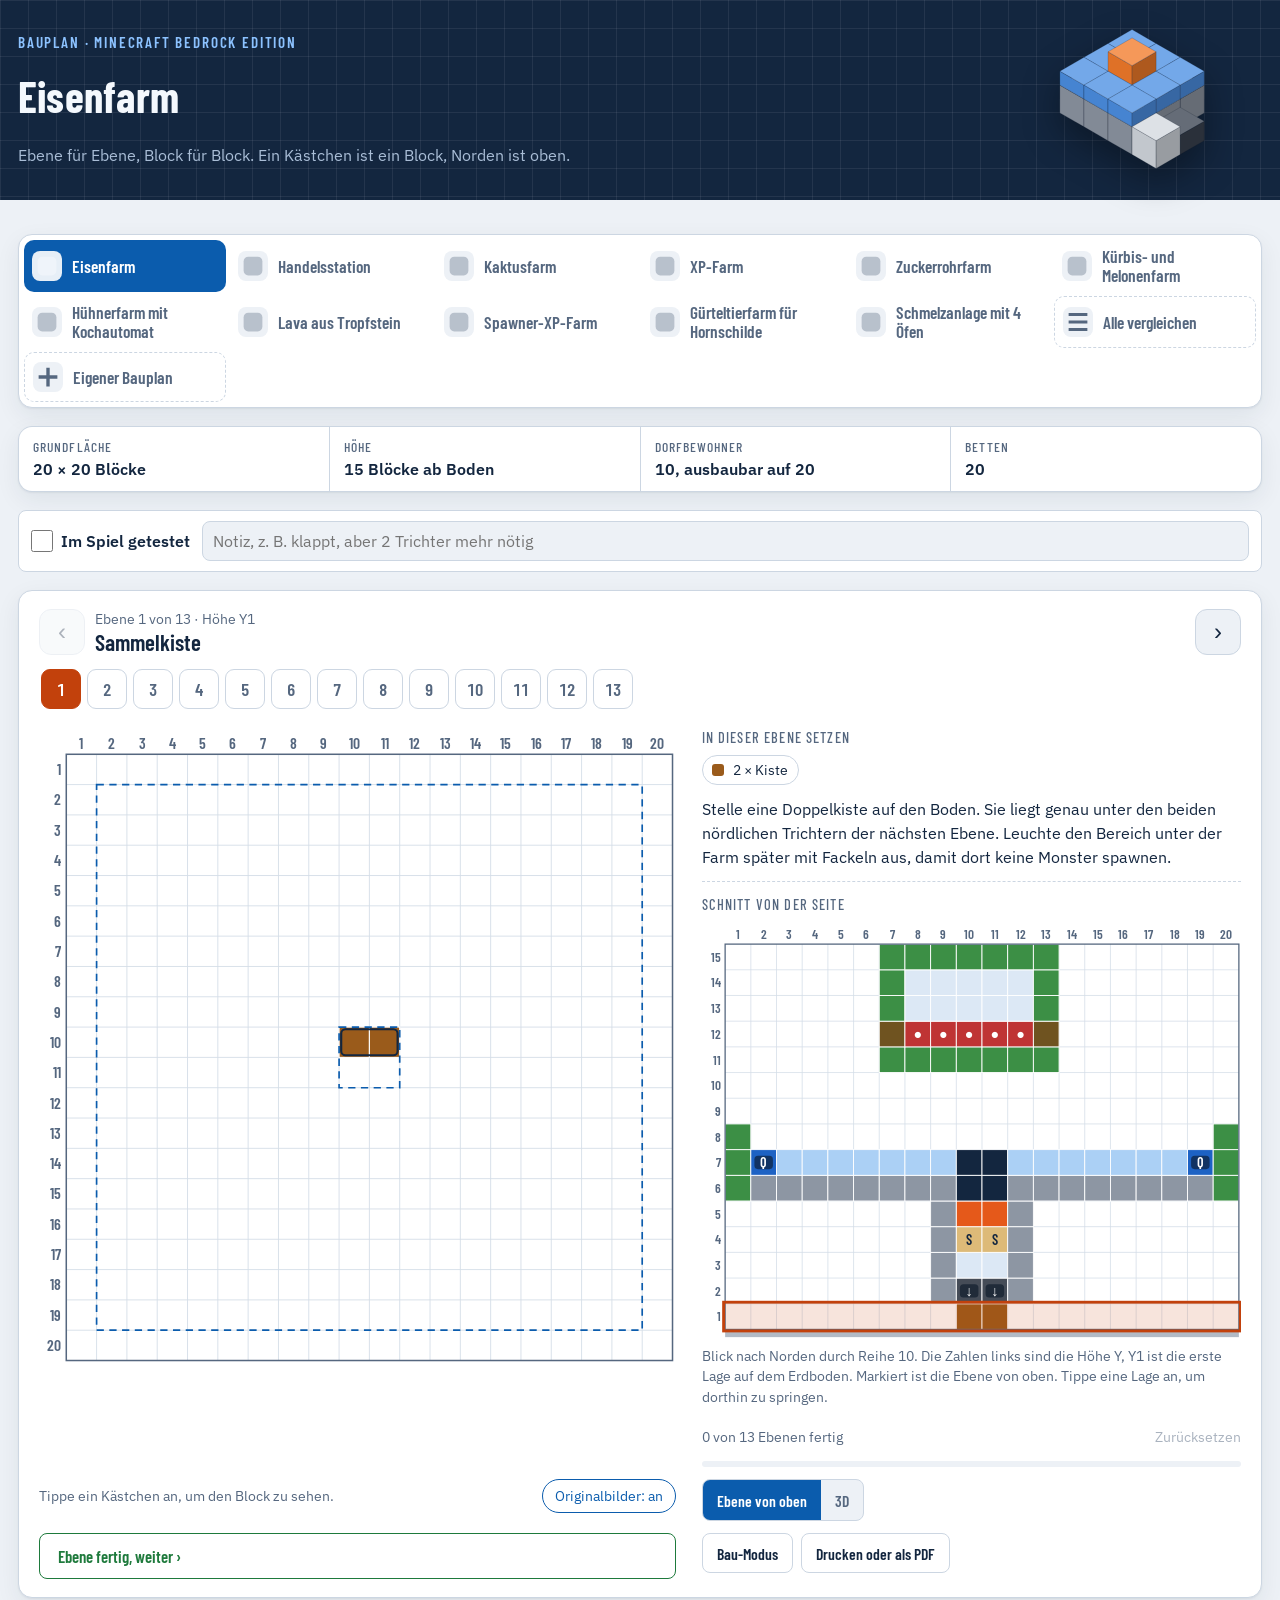
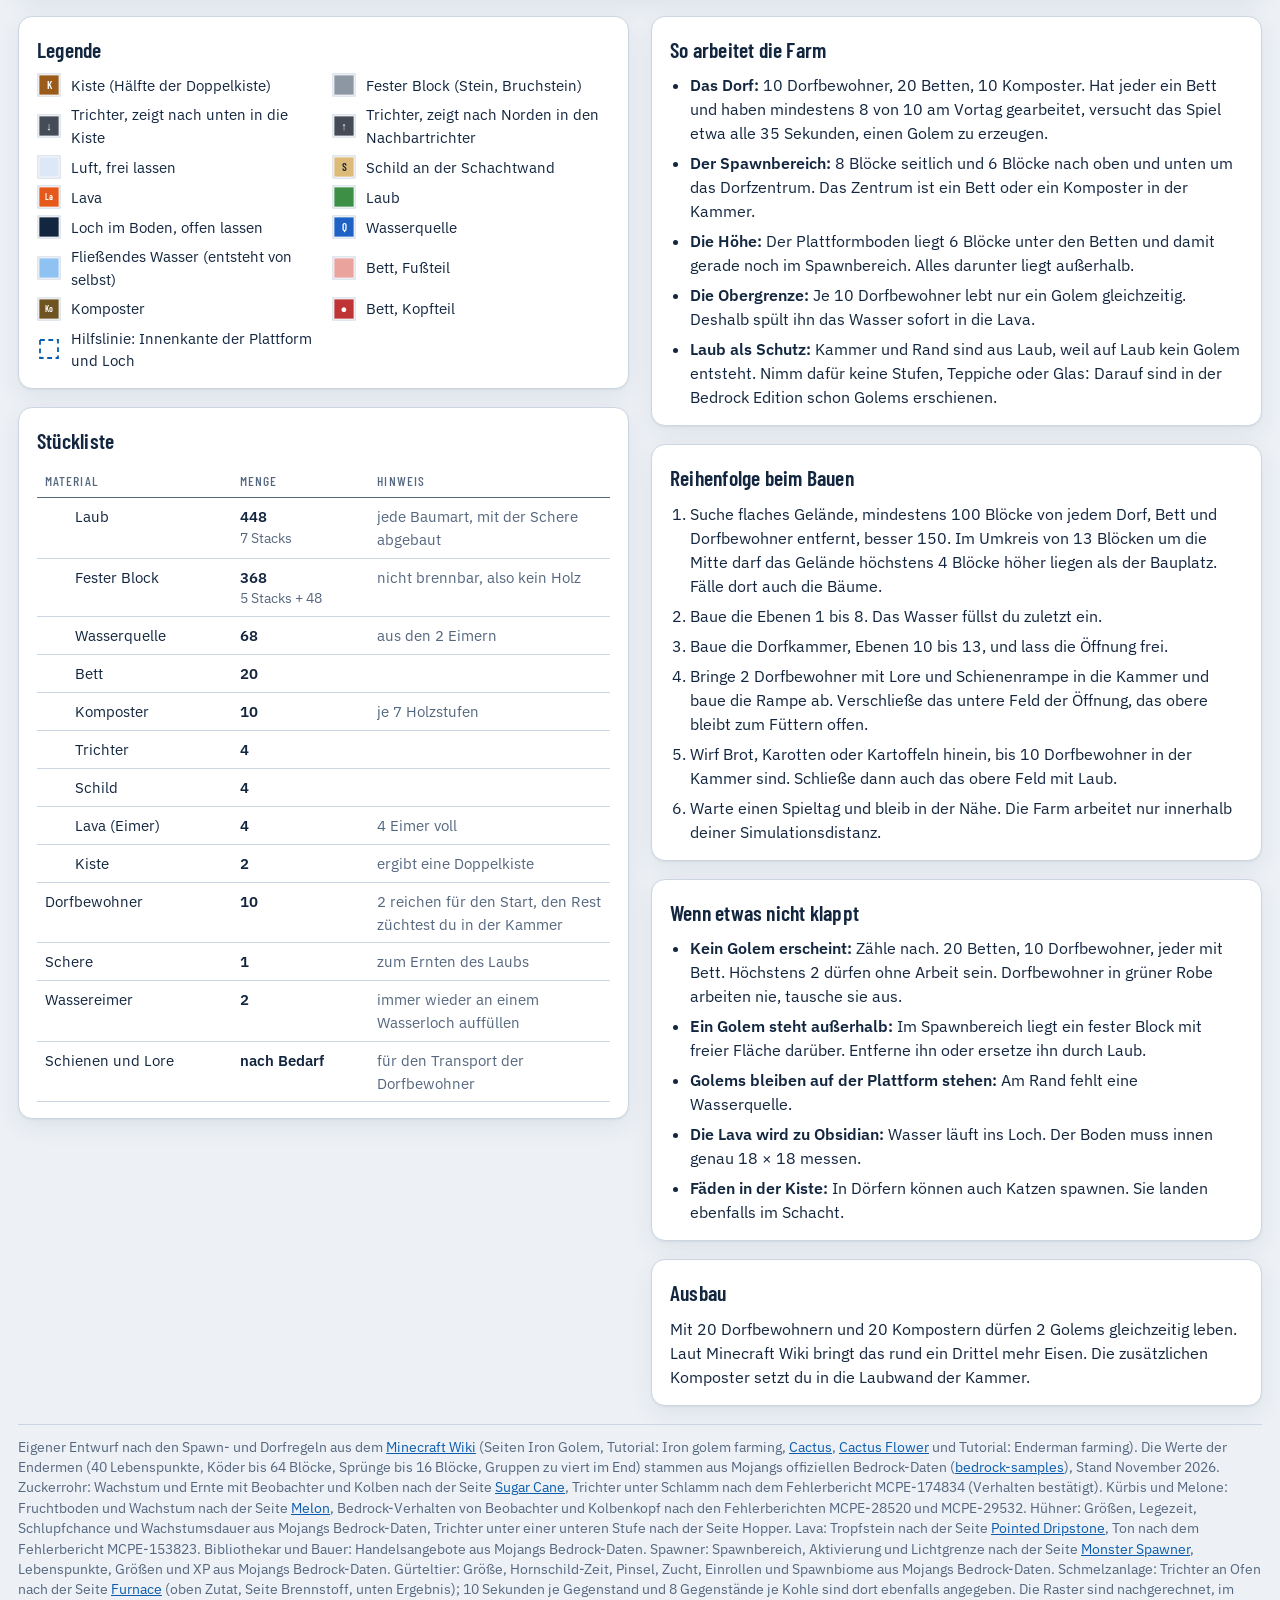
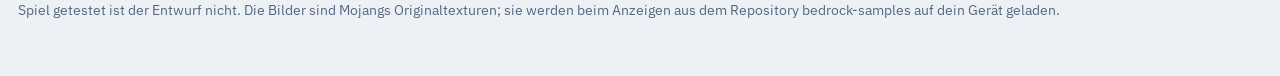
==== commit 8c97d093: "Version 2.0: eigene Baupläne, Vergleich, Plangröße, Erfahrung, Zeit und Redstone - Bauplan-Editor: e" ====
--- a/bauplaene/index.html
+++ b/bauplaene/index.html
@@ -155,6 +155,55 @@
 .plan.iso { display: flex; justify-content: center; }
 .plan.iso svg { max-height: 72vh; }
 .toolrow { display: flex; flex-wrap: wrap; gap: 8px; }
+/* Größe, Test-Haken, Vergleich, Editor */
+.sizer, .tested { display: flex; flex-wrap: wrap; align-items: center; gap: 8px 12px; padding: 10px 12px; border: 1px solid var(--line); border-radius: 8px; background: var(--sheet); }
+.sizer .szl { font-weight: 600; }
+.sizer b { min-width: 2.2ch; text-align: center; font-size: 1.25rem; font-variant-numeric: tabular-nums; }
+.sizer button { width: 44px; height: 40px; border: 1px solid var(--line); border-radius: 8px; background: var(--paper); color: var(--ink); font-size: 1.3rem; cursor: pointer; }
+.sizer button:disabled { opacity: .4; cursor: default; }
+.sizer small, .tested small { color: var(--ink-soft); }
+.tested label { display: flex; align-items: center; gap: 8px; font-weight: 600; min-height: 40px; cursor: pointer; }
+.tested input[type="checkbox"] { width: 22px; height: 22px; margin: 0; accent-color: var(--ok); }
+.tested input[type="text"] { flex: 1 1 220px; min-width: 0; min-height: 40px; border: 1px solid var(--line); border-radius: 8px; padding: 0 10px; font: inherit; background: var(--paper); color: var(--ink); }
+.tabs .tok { margin-left: auto; padding-left: 6px; color: var(--ok); font-weight: 700; }
+.tabs a[aria-current="page"] .tok { color: var(--on-accent); }
+.tabs a.extra { border: 1px dashed var(--line); }
+.tabs .grp { grid-column: 1 / -1; font: 600 .78rem var(--f-display, inherit); letter-spacing: .08em; text-transform: uppercase; color: var(--ink-soft); padding: 8px 6px 2px; }
+html.cmp .specs, html.cmp .sheet, html.cmp section:not(#compare), html.cmp .sizer, html.cmp .tested,
+html.edit .specs, html.edit .sheet, html.edit section:not(#editor), html.edit .sizer, html.edit .tested { display: none !important; }
+#compare, #editor { display: flex; flex-direction: column; gap: 12px; }
+#compare[hidden], #editor[hidden] { display: none; }
+.cmpt { width: 100%; border-collapse: collapse; table-layout: auto; }
+.cmpt th, .cmpt td { text-align: left; padding: 8px 8px; border-bottom: 1px solid var(--line); vertical-align: middle; }
+.cmpt th { font-size: .8rem; letter-spacing: .06em; text-transform: uppercase; color: var(--ink-soft); }
+.cmpt td.num { font-variant-numeric: tabular-nums; white-space: nowrap; }
+.cmpt td.wide { width: 17em; }
+.cmpt a { display: flex; align-items: center; gap: 8px; color: var(--accent); font-weight: 600; text-decoration: none; }
+@media (max-width: 700px) {
+  .cmpt thead { display: none; }
+  .cmpt tr { display: grid; grid-template-columns: 1fr 1fr; gap: 4px 12px; padding: 10px 0; border-bottom: 1px solid var(--line); }
+  .cmpt td, .cmpt td.wide { border: 0; padding: 0; width: auto; }
+  .cmpt td:first-child, .cmpt td.wide { grid-column: 1 / -1; }
+  .cmpt td[data-l]::before { content: attr(data-l) ': '; color: var(--ink-soft); font-size: .82rem; }
+}
+.edrow { display: flex; flex-wrap: wrap; gap: 8px; align-items: center; }
+.edrow label { display: flex; align-items: center; gap: 6px; font-weight: 600; }
+.edin { min-height: 42px; border: 1px solid var(--line); border-radius: 8px; padding: 0 10px; font: inherit; background: var(--sheet); color: var(--ink); }
+.edin.num { width: 74px; }
+.edin.grow { flex: 1 1 220px; min-width: 0; }
+textarea.edin { width: 100%; min-height: 76px; padding: 8px 10px; resize: vertical; }
+.edbtn { min-height: 42px; border: 1px solid var(--line); border-radius: 8px; background: var(--sheet); color: var(--ink); font: 600 .98rem var(--f-display, inherit); padding: 0 12px; cursor: pointer; }
+.edbtn.primary { background: var(--accent); border-color: var(--accent); color: var(--on-accent); }
+.edbtn[data-armed] { border-color: var(--mark); color: var(--mark); }
+.edbtn:disabled { opacity: .45; cursor: default; }
+#editor > .edin { flex: none; width: 100%; }
+.edpal { display: flex; flex-wrap: wrap; gap: 6px; padding: 2px; }
+@media (max-width: 640px) { .edpal { display: grid; grid-auto-flow: column; grid-template-rows: repeat(3, auto); justify-content: start; overflow-x: auto; overscroll-behavior-x: contain; padding-bottom: 6px; } .edpal button { white-space: nowrap; } }
+.edpal button { display: inline-flex; align-items: center; gap: 6px; min-height: 38px; border: 1.5px solid var(--line); border-radius: 999px; background: var(--sheet); color: var(--ink); font: inherit; font-size: .9rem; padding: 0 10px 0 6px; cursor: pointer; }
+.edpal button[aria-pressed="true"] { border-color: var(--accent); box-shadow: 0 0 0 2px var(--accent) inset; }
+.edpal .sw { width: 22px; height: 22px; border-radius: 6px; border: 1px solid rgba(0, 0, 0, .15); flex: none; display: inline-grid; place-items: center; font-size: .7rem; color: #fff; }
+.edgrid { touch-action: none; -webkit-user-select: none; user-select: none; cursor: crosshair; border: 1px solid var(--line); border-radius: 8px; background: var(--sheet); padding: 6px; }
+.edgrid svg { width: 100%; height: auto; display: block; max-height: 70vh; }
 /* Bau-Modus: nur das Nötigste, große Knöpfe unten, Bildschirm bleibt an */
 .bmbar { display: none; }
 html.bmode .wrap > header, html.bmode .picker, html.bmode .specs, html.bmode section:not(.sheet), html.bmode .side, html.bmode .probe, html.bmode #done, html.bmode .toolrow, html.bmode .foot { display: none !important; }
@@ -339,6 +388,10 @@
   html.app .eyebrow, html.app .lead { color: #333; }
   html.app .card, html.app .sheet, html.app .specs { box-shadow: none; }
 }
+
+/* 2.0: Vergleich und Editor nehmen die ganze Breite ein, die Spalten darunter entfallen */
+html.cmp .below, html.edit .below { display: none; }
+#compare, #editor { border: 1px solid var(--line); border-radius: var(--r, 14px); background: var(--sheet); padding: 16px; }
 </style>
 </head>
 <body>
@@ -356,6 +409,22 @@
 </div>
 
 <dl class="specs" id="specs"></dl>
+<div class="sizer" id="sizer" hidden><span class="szl" id="sz-label"></span><button type="button" id="sz-minus" aria-label="Kleiner">−</button><b id="sz-val" aria-live="polite"></b><button type="button" id="sz-plus" aria-label="Größer">+</button><small id="sz-rate"></small></div>
+<div class="tested" id="tested"><label><input type="checkbox" id="t-ok"> Im Spiel getestet</label><input type="text" id="t-note" maxlength="140" placeholder="Notiz, z. B. klappt, aber 2 Trichter mehr nötig" aria-label="Notiz zum Test"></div>
+<section id="compare" hidden></section>
+<section id="editor" hidden>
+  <h2 id="ed-title">Eigener Bauplan</h2>
+  <div class="edrow"><input class="edin grow" id="ed-name" maxlength="40" placeholder="Name, z. B. Mein Lagerhaus" aria-label="Name des Bauplans">
+    <label>Breite <input class="edin num" id="ed-w" type="number" min="3" max="32" inputmode="numeric"></label><label>Tiefe <input class="edin num" id="ed-d" type="number" min="3" max="32" inputmode="numeric"></label></div>
+  <div class="edrow"><button type="button" class="edbtn" id="ed-lprev" aria-label="Ebene tiefer">‹</button><b id="ed-lname" aria-live="polite"></b><button type="button" class="edbtn" id="ed-lnext" aria-label="Ebene höher">›</button>
+    <button type="button" class="edbtn" id="ed-ladd">+ Ebene darüber</button><button type="button" class="edbtn" id="ed-lcopy">Ebene kopieren</button><button type="button" class="edbtn" id="ed-ldel">Ebene löschen</button></div>
+  <input class="edin grow" id="ed-ltitle" maxlength="40" placeholder="Name der Ebene, z. B. Boden" aria-label="Name der Ebene">
+  <p style="margin:0;color:var(--ink-soft)">Block wählen, dann Kästchen antippen oder darüberziehen. Blass siehst du die Ebene darunter.</p>
+  <div class="edpal" id="ed-pal" role="group" aria-label="Blöcke"></div>
+  <div class="edgrid" id="ed-grid"></div>
+  <textarea class="edin" id="ed-ltext" maxlength="600" placeholder="Anleitung für diese Ebene (freiwillig)" aria-label="Anleitung für diese Ebene"></textarea>
+  <div class="edrow"><button type="button" class="edbtn primary" id="ed-save">Speichern</button><button type="button" class="edbtn" id="ed-cancel">Abbrechen</button><button type="button" class="edbtn" id="ed-del">Bauplan löschen</button><span id="ed-msg" aria-live="polite"></span></div>
+</section>
 
 <section class="sheet" aria-label="Ebenenansicht">
   <div class="layerbar">
@@ -380,7 +449,7 @@
   </div>
   <p class="instruction" id="instruction"></p>
   <button type="button" class="donebtn" id="done" aria-pressed="false"></button>
-  <div class="toolrow"><button type="button" id="bmbtn">Bau-Modus</button><button type="button" id="printbtn">Drucken oder als PDF</button><button type="button" id="sharebtn" hidden>Ebene teilen</button></div>
+  <div class="toolrow"><button type="button" id="editbtn" hidden>Bearbeiten</button><button type="button" id="bmbtn">Bau-Modus</button><button type="button" id="printbtn">Drucken oder als PDF</button><button type="button" id="sharebtn" hidden>Ebene teilen</button></div>
   <div class="side">
     <p class="sub">Schnitt von der Seite</p>
     <div id="side"></div>
@@ -1476,33 +1545,35 @@
   }
 
   /* ---------- Lava aus Tropfstein: 8 x 3, Y1 bis Y5 ---------- */
-  function lava() {
-    var W = 8, D = 3, L = [], g;
-
-    g = mk(W, D); rect(g, 1, 1, 6, 1, 'j'); g[1][0] = 'S'; g[1][7] = 'S';
+  function lava(n) {
+    n = n || 6;
+    var W = n + 2, D = 3, L = [], g;
+
+    g = mk(W, D); rect(g, 1, 1, n, 1, 'j'); g[1][0] = 'S'; g[1][W - 1] = 'S';
     L.push({ y: [1, 1], name: 'Kessel', grid: rows(g),
-      text: 'Stelle 6 Kessel in eine Reihe, an beiden Enden einen festen Block als Säule. Vorn und hinten bleibt alles frei, damit du mit dem Eimer an jeden Kessel kommst. Setze die Kessel erst, wenn die Tropfsteine darüber hängen, dann siehst du genau, wohin sie gehören.' });
-
-    g = mk(W, D); rect(g, 1, 1, 6, 1, '1'); g[1][0] = 'S'; g[1][7] = 'S';
+      text: 'Stelle ' + n + ' Kessel in eine Reihe, an beiden Enden einen festen Block als Säule. Vorn und hinten bleibt alles frei, damit du mit dem Eimer an jeden Kessel kommst. Setze die Kessel erst, wenn die Tropfsteine darüber hängen, dann siehst du genau, wohin sie gehören.' });
+
+    g = mk(W, D); rect(g, 1, 1, n, 1, '1'); g[1][0] = 'S'; g[1][W - 1] = 'S';
     L.push({ y: [2, 2], name: 'Tropfstein', grid: rows(g),
       text: 'Hänge unter jeden Block der nächsten Lage einen spitzen Tropfstein: Klicke dazu die Unterseite des Blocks an. Je Kessel genau ein Tropfstein, seine Spitze zeigt direkt auf den Kessel.' });
 
-    g = mk(W, D); rect(g, 0, 0, 7, 2, 'S');
+    g = mk(W, D); rect(g, 0, 0, W - 1, 2, 'S');
     L.push({ y: [3, 3], name: 'Tragende Lage', grid: rows(g),
-      text: 'Lege 8 × 3 feste Blöcke, gestützt von den beiden Säulen. Nimm Stein oder Bruchstein, nichts Brennbares. Baue diese Lage zuerst und hänge dann die Tropfsteine darunter.' });
-
-    g = mk(W, D); ring(g, 0, 0, 7, 2, 'S'); rect(g, 1, 1, 6, 1, 'V');
+      text: 'Lege ' + W + ' × 3 feste Blöcke, gestützt von den beiden Säulen. Nimm Stein oder Bruchstein, nichts Brennbares. Baue diese Lage zuerst und hänge dann die Tropfsteine darunter.' });
+
+    g = mk(W, D); ring(g, 0, 0, W - 1, 2, 'S'); rect(g, 1, 1, n, 1, 'V');
     L.push({ y: [4, 4], name: 'Lava', grid: rows(g),
-      text: 'Ziehe einen Rand aus 18 festen Blöcken hoch und gieße 6 Eimer Lava hinein, je einen genau über jeden Tropfstein. Es müssen Quellen sein, fließende Lava tropft nicht.' });
-
-    g = mk(W, D); rect(g, 0, 0, 7, 2, 'S');
+      text: 'Ziehe einen Rand aus ' + (2 * W + 2) + ' festen Blöcken hoch und gieße ' + n + ' Eimer Lava hinein, je einen genau über jeden Tropfstein. Es müssen Quellen sein, fließende Lava tropft nicht.' });
+
+    g = mk(W, D); rect(g, 0, 0, W - 1, 2, 'S');
     L.push({ y: [5, 5], name: 'Deckel', grid: rows(g),
-      text: 'Decke die Lava mit 8 × 3 festen Blöcken ab. So fällt niemand hinein, und kein Feuer springt über.' });
+      text: 'Decke die Lava mit ' + W + ' × 3 festen Blöcken ab. So fällt niemand hinein, und kein Feuer springt über.' });
 
     return {
-      id: 'lava', out: 'lava_bucket', title: 'Lava aus Tropfstein', w: W, d: D, yMin: 1, yMax: 5, sliceX: 3, ground: true,
+      id: 'lava', out: 'lava_bucket', outName: 'Lava', title: 'Lava aus Tropfstein', w: W, d: D, yMin: 1, yMax: 5, sliceX: Math.min(3, n), ground: true,
+      size: { n: n, min: 2, max: 12, step: 1, label: 'Kessel' }, rate: 'etwa ' + (3 * n) + ' Eimer pro Stunde (3 je Kessel)',
       guides: [],
-      specs: [['Grundfläche', '8 × 3 Blöcke'], ['Höhe', '5 Blöcke'], ['Kessel', '6'], ['Ertrag', 'etwa 1 Eimer je Kessel alle 20 Minuten']],
+      specs: [['Grundfläche', W + ' × 3 Blöcke'], ['Höhe', '5 Blöcke'], ['Kessel', String(n)], ['Ertrag', 'etwa 1 Eimer je Kessel alle 20 Minuten']],
       extras: [['Eimer', '1', 'zum Abschöpfen der Kessel']],
       hints: { cauldron: '7 Eisenbarren je Kessel', dripstone: 'aus Tropfsteinhöhlen, mit der Spitzhacke', lava: 'ein Eimer je Quelle', stone: 'nichts Brennbares' },
       layers: L
@@ -1565,64 +1636,77 @@
   }
 
   /* ---------- Gürteltierfarm: 10 x 3, Y1 bis Y3 ---------- */
-  function armadillo() {
-    var W = 10, D = 3, L = [], g;
-    function wall(g) { rect(g, 0, 0, 7, 0, 'G'); rect(g, 0, 2, 7, 2, 'G'); g[1][0] = 'G'; g[1][7] = 'G'; }
-
-    g = mk(W, D); rect(g, 0, 0, 7, 0, 'S'); rect(g, 0, 2, 7, 2, 'S'); g[1][0] = 'S'; rect(g, 1, 1, 7, 1, 'e'); g[1][8] = 'K'; g[1][9] = 'K';
-    L.push({ y: [1, 1], name: 'Trichter und Kiste', grid: rows(g), pairs: [[8, 1, 9, 1]],
-      text: 'Stelle die Doppelkiste auf und lege westlich davon eine Reihe aus 7 Trichtern, die nach Osten zeigen: Setze den ersten schleichend an die Kiste und jeden weiteren an den vorigen. Daneben im Norden und Süden je 8 feste Blöcke und einer am Westende. Sie tragen später das Glas.' });
-
-    g = mk(W, D); wall(g); rect(g, 1, 1, 6, 1, '2');
+  function armadillo(n) {
+    n = n || 6;
+    var W = n + 4, D = 3, E = n + 1, L = [], g;          // E: Ostwand über dem letzten Trichter
+    function wall(g) { rect(g, 0, 0, E, 0, 'G'); rect(g, 0, 2, E, 2, 'G'); g[1][0] = 'G'; g[1][E] = 'G'; }
+
+    g = mk(W, D); rect(g, 0, 0, E, 0, 'S'); rect(g, 0, 2, E, 2, 'S'); g[1][0] = 'S'; rect(g, 1, 1, E, 1, 'e'); g[1][E + 1] = 'K'; g[1][E + 2] = 'K';
+    L.push({ y: [1, 1], name: 'Trichter und Kiste', grid: rows(g), pairs: [[E + 1, 1, E + 2, 1]],
+      text: 'Stelle die Doppelkiste auf und lege westlich davon eine Reihe aus ' + (n + 1) + ' Trichtern, die nach Osten zeigen: Setze den ersten schleichend an die Kiste und jeden weiteren an den vorigen. Daneben im Norden und Süden je ' + (n + 2) + ' feste Blöcke und einer am Westende. Sie tragen später das Glas.' });
+
+    g = mk(W, D); wall(g); rect(g, 1, 1, n, 1, '2');
     L.push({ y: [2, 2], name: 'Pferch', grid: rows(g),
-      text: 'Ziehe aus 18 Glasblöcken eine Wand um die ersten 6 Trichter. Der siebte liegt unter der Ostwand und leitet nur weiter. Über der Kiste bleibt alles frei, sonst lässt sie sich schlecht öffnen. Hier stehen später die Gürteltiere, mit den Füßen auf den Trichtern.' });
-
-    g = mk(W, D); wall(g); rect(g, 1, 1, 6, 1, 'o');
+      text: 'Ziehe aus ' + (2 * n + 6) + ' Glasblöcken eine Wand um die ersten ' + n + ' Trichter. Der letzte liegt unter der Ostwand und leitet nur weiter. Über der Kiste bleibt alles frei, sonst lässt sie sich schlecht öffnen. Hier stehen später die Gürteltiere, mit den Füßen auf den Trichtern.' });
+
+    g = mk(W, D); wall(g); rect(g, 1, 1, n, 1, 'o');
     L.push({ y: [3, 3], name: 'Wand, zweite Lage', grid: rows(g),
-      text: 'Setze eine zweite Lage aus 18 Glasblöcken darauf. Ein Dach brauchst du nicht: Über 2 Blöcke springt kein Gürteltier, und von oben kannst du sie füttern. Bring jetzt 2 Gürteltiere an der Leine her, stell dich auf die Wand und zieh sie über das Glas in den Pferch. Dann klickst du sie an, und die Leine löst sich.' });
+      text: 'Setze eine zweite Lage aus ' + (2 * n + 6) + ' Glasblöcken darauf. Ein Dach brauchst du nicht: Über 2 Blöcke springt kein Gürteltier, und von oben kannst du sie füttern. Bring jetzt 2 Gürteltiere an der Leine her, stell dich auf die Wand und zieh sie über das Glas in den Pferch. Dann klickst du sie an, und die Leine löst sich.' });
 
     return {
-      id: 'guerteltier', out: 'armadillo_scute', title: 'Gürteltierfarm für Hornschilde', w: W, d: D, yMin: 1, yMax: 3, sliceZ: 1, ground: true,
+      id: 'guerteltier', out: 'armadillo_scute', outName: 'Hornschilde', title: 'Gürteltierfarm für Hornschilde', w: W, d: D, yMin: 1, yMax: 3, sliceZ: 1, ground: true,
+      size: { n: n, min: 3, max: 12, step: 1, label: 'Felder' }, rate: 'rund ' + (8 * n) + ' pro Stunde (8 je Gürteltier)',
       guides: [],
-      specs: [['Grundfläche', '10 × 3 Blöcke'], ['Höhe', '3 Blöcke'], ['Gürteltiere', '6, eines je Feld'], ['Ertrag', 'rund 8 Hornschilde je Gürteltier und Stunde']],
-      extras: [['Leine', '1', 'um die ersten 2 Gürteltiere herzuholen'], ['Spinnenaugen', '8', 'zum Züchten im Pferch, 2 je Jungtier'],
-               ['Namensschilder', 'bis zu 6', 'nur falls dir Gürteltiere verschwinden']],
+      specs: [['Grundfläche', W + ' × 3 Blöcke'], ['Höhe', '3 Blöcke'], ['Gürteltiere', n + ', eines je Feld'], ['Ertrag', 'rund 8 Hornschilde je Gürteltier und Stunde']],
+      extras: [['Leine', '1', 'um die ersten 2 Gürteltiere herzuholen'], ['Spinnenaugen', String(2 * (n - 2)), 'zum Züchten im Pferch, 2 je Jungtier'],
+               ['Namensschilder', 'bis zu ' + n, 'nur falls dir Gürteltiere verschwinden']],
       hints: { hopper: '5 Eisenbarren und eine Truhe je Trichter', glass: 'Sand im Ofen schmelzen', chest: 'ergibt eine Doppelkiste', stone: 'beliebige feste Blöcke' },
       layers: L
     };
   }
 
   /* ---------- Schmelzanlage: 6 x 3, Y1 bis Y4 ---------- */
-  function smelter() {
-    var W = 6, D = 3, L = [], g;
-
-    g = mk(W, D); rect(g, 0, 1, 3, 1, 'e'); g[1][4] = 'K'; g[1][5] = 'K';
-    L.push({ y: [1, 1], name: 'Ausgabe', grid: rows(g), pairs: [[4, 1, 5, 1]],
-      text: 'Stelle die Doppelkiste für die fertigen Sachen auf. Westlich davon kommt eine Reihe aus 4 Trichtern, die nach Osten zeigen: Setze den ersten schleichend an die Kiste und jeden weiteren an den vorigen. Diese Trichter holen später das Fertige unten aus den Öfen. Auf die Kiste kommt nichts, damit sie sich öffnen lässt.' });
-
-    g = mk(W, D); rect(g, 0, 1, 3, 1, '4'); rect(g, 0, 2, 3, 2, '6');
+  function smelter(n) {
+    n = n || 4;
+    var W = n + 2, D = 3, L = [], g, pairs = [];
+    for (var i = 0; i < n; i += 2) pairs.push(i);
+
+    g = mk(W, D); rect(g, 0, 1, n - 1, 1, 'e'); g[1][n] = 'K'; g[1][n + 1] = 'K';
+    L.push({ y: [1, 1], name: 'Ausgabe', grid: rows(g), pairs: [[n, 1, n + 1, 1]],
+      text: 'Stelle die Doppelkiste für die fertigen Sachen auf. Westlich davon kommt eine Reihe aus ' + n + ' Trichtern, die nach Osten zeigen: Setze den ersten schleichend an die Kiste und jeden weiteren an den vorigen. Diese Trichter holen später das Fertige unten aus den Öfen. Auf die Kiste kommt nichts, damit sie sich öffnen lässt.' });
+
+    g = mk(W, D); rect(g, 0, 1, n - 1, 1, '4'); rect(g, 0, 2, n - 1, 2, '6');
     L.push({ y: [2, 2], name: 'Öfen und Brennstoff', grid: rows(g),
-      text: 'Setze 4 Öfen auf die Trichter, die Vorderseite nach Süden zu dir. Hinter jeden Ofen kommt ein Trichter, der nach Norden zeigt: Setze ihn schleichend an die Rückseite des Ofens. Was in einem Trichter von hinten oder von der Seite in den Ofen fällt, landet im Brennstofffach.' });
-
-    g = mk(W, D); rect(g, 0, 1, 3, 1, '7'); rect(g, 0, 2, 3, 2, 'K');
-    L.push({ y: [3, 3], name: 'Zutaten-Trichter und Brennstoff-Kisten', grid: rows(g), pairs: [[0, 2, 1, 2], [2, 2, 3, 2]],
-      text: 'Setze auf jeden Ofen einen Trichter: schleichend oben auf den Ofen klicken, dann zeigt er nach unten. Was von oben kommt, landet im Zutatenfach. Auf die 4 Brennstoff-Trichter hinten kommen 2 Doppelkisten. Ein Trichter unter einer Doppelkiste zieht aus der ganzen Kiste, so verteilt sich der Brennstoff auf alle Öfen.' });
-
-    g = mk(W, D); rect(g, 0, 1, 3, 1, 'K');
-    L.push({ y: [4, 4], name: 'Zutaten-Kisten', grid: rows(g), pairs: [[0, 1, 1, 1], [2, 1, 3, 1]],
-      text: 'Stelle 2 Doppelkisten auf die Zutaten-Trichter. Hier legst du Erz, Sand oder rohes Essen hinein, in die hinteren Kisten Kohle. Jede Doppelkiste versorgt die beiden Öfen darunter.' });
+      text: 'Setze ' + n + ' Öfen auf die Trichter, die Vorderseite nach Süden zu dir. Hinter jeden Ofen kommt ein Trichter, der nach Norden zeigt: Setze ihn schleichend an die Rückseite des Ofens. Was in einem Trichter von hinten oder von der Seite in den Ofen fällt, landet im Brennstofffach.' });
+
+    g = mk(W, D); rect(g, 0, 1, n - 1, 1, '7'); rect(g, 0, 2, n - 1, 2, 'K');
+    L.push({ y: [3, 3], name: 'Zutaten-Trichter und Brennstoff-Kisten', grid: rows(g), pairs: pairs.map(function (x) { return [x, 2, x + 1, 2]; }),
+      text: 'Setze auf jeden Ofen einen Trichter: schleichend oben auf den Ofen klicken, dann zeigt er nach unten. Was von oben kommt, landet im Zutatenfach. Auf die ' + n + ' Brennstoff-Trichter hinten kommen ' + (n / 2) + (n === 2 ? ' Doppelkiste' : ' Doppelkisten') + '. Ein Trichter unter einer Doppelkiste zieht aus der ganzen Kiste, so verteilt sich der Brennstoff auf die Öfen darunter.' });
+
+    g = mk(W, D); rect(g, 0, 1, n - 1, 1, 'K');
+    L.push({ y: [4, 4], name: 'Zutaten-Kisten', grid: rows(g), pairs: pairs.map(function (x) { return [x, 1, x + 1, 1]; }),
+      text: 'Stelle ' + (n / 2) + (n === 2 ? ' Doppelkiste' : ' Doppelkisten') + ' auf die Zutaten-Trichter. Hier legst du Erz, Sand oder rohes Essen hinein, in die hinteren Kisten Kohle. Jede Doppelkiste versorgt die beiden Öfen darunter.' });
 
     return {
-      id: 'ofen', out: 'furnace', title: 'Schmelzanlage mit 4 Öfen', w: W, d: D, yMin: 1, yMax: 4, sliceX: 1, ground: true,
+      id: 'ofen', out: 'furnace', outName: 'Geschmolzenes', title: 'Schmelzanlage mit ' + n + ' Öfen', w: W, d: D, yMin: 1, yMax: 4, sliceX: 1, ground: true,
+      size: { n: n, min: 2, max: 8, step: 2, label: 'Öfen' }, rate: (6 * n) + ' Gegenstände pro Minute (6 je Ofen)',
       guides: [],
-      specs: [['Grundfläche', '6 × 3 Blöcke'], ['Höhe', '4 Blöcke'], ['Öfen', '4'], ['Tempo', '24 Gegenstände pro Minute']],
+      specs: [['Grundfläche', W + ' × 3 Blöcke'], ['Höhe', '4 Blöcke'], ['Öfen', String(n)], ['Tempo', (6 * n) + ' Gegenstände pro Minute']],
       extras: [['Kohle oder Holzkohle', 'nach Bedarf', '1 Stück reicht für 8 Gegenstände']],
-      hints: { hopper: '5 Eisenbarren und eine Truhe je Trichter', furnace: '8 Bruchstein je Ofen', chest: 'ergibt 5 Doppelkisten' },
+      hints: { hopper: '5 Eisenbarren und eine Truhe je Trichter', furnace: '8 Bruchstein je Ofen', chest: 'ergibt ' + (n + 1) + ' Doppelkisten' },
       layers: L
     };
   }
 
-  return [farm(), hall(), cactus(), xp(), cane(), pumpkin(), chicken(), lava(), spawner(), armadillo(), smelter()];
+  var list = [farm(), hall(), cactus(), xp(), cane(), pumpkin(), chicken(), lava(), spawner(), armadillo(), smelter()];
+  var RATE = {
+    eisenfarm: ['Eisen', 'hängt von den Golem-Spawns ab'], handelsstation: ['Handel', '10 Dorfbewohner'], kaktusfarm: ['Kakteen', 'rund 100 pro Stunde'],
+    xpfarm: ['Erfahrung', '5 je Enderman'], zuckerrohr: ['Zuckerrohr', 'rund 50 pro Stunde'], kuerbis: ['Kürbisse und Melonen', 'bis 8 je Knopfdruck, etwa alle 30 Minuten'],
+    huehner: ['Brathähnchen', 'rund 1 je Huhn und Stunde'], spawner: ['Erfahrung', 'mindestens 5 je Mob']
+  };
+  list.forEach(function (p) { if (RATE[p.id]) { p.outName = RATE[p.id][0]; p.rate = RATE[p.id][1]; } });
+  list.build = { lava: lava, guerteltier: armadillo, ofen: smelter };
+  return list;
 })();
 
 if (typeof module !== 'undefined') module.exports = { PLANS: PLANS, BLOCKS: BLOCKS, MATERIALS: MATERIALS };
@@ -1632,6 +1716,7 @@
 (function () {
   var st = { plan: 0, layer: PLANS.map(function () { return 0; }), sel: null, done: {} };
   var BTX = {"p":["blocks/cactus_side.tga","blocks/cactus_top.tga","blocks/cauldron_side.png","blocks/cauldron_top.png","blocks/chest_front.png","blocks/chest_side.png","blocks/chest_top.png","blocks/composter_side.png","blocks/composter_top.png","blocks/dirt.png","blocks/dispenser_front_horizontal.png","blocks/farmland_wet.png","blocks/furnace_front_off.png","blocks/furnace_side.png","blocks/furnace_top.png","blocks/glass.png","blocks/hopper_outside.png","blocks/hopper_top.png","blocks/lava_still.png","blocks/leaves_oak_carried.tga","blocks/lectern_base.png","blocks/lectern_sides.png","blocks/lectern_top.png","blocks/mob_spawner.png","blocks/mud.png","blocks/observer_back.png","blocks/observer_side.png","blocks/observer_top.png","blocks/piston_side.png","blocks/piston_top_normal.png","blocks/planks_oak.png","blocks/pointed_dripstone_down_base.png","blocks/pointed_dripstone_down_tip.png","blocks/pumpkin_face_off.png","blocks/pumpkin_side.png","blocks/pumpkin_top.png","blocks/rail_normal.png","blocks/sand.png","blocks/stone.png","blocks/torch_on.png","blocks/trapdoor.png","blocks/water_flow.png","blocks/water_still.png","items/armadillo_scute.png","items/bed_red.png","items/bucket_lava.png","items/cauldron.png","items/chicken_cooked.png","items/door_wood.png","items/egg.png","items/emerald.png","items/ender_pearl.png","items/experience_bottle.png","items/hopper.png","items/iron_ingot.png","items/minecart_normal.png","items/redstone_dust.png","items/reeds.png","items/seeds_pumpkin.png","items/sign.png"],"m":{"S":["c",38,38,38],"Z":["c",38,38,38],"U":["c",38,38,38],"L":["c",19,19,19],"X":["f",59],"t":["f",53],"n":["f",53],"e":["f",53],"s":["f",53],"K":["c",6,4,5],"B":["f",44],"b":["f",44],"C":["c",8,7,7],"A":["c",22,21,20],"D":["f",48],"d":["f",48],"F":["f",39],"N":["c",37,37,37],"c":["c",1,0,0],"z":["fe",30,30,30],"g":["fe",30,30,30],"T":["s",38,38,38],"R":["t",40,40,40],"M":["f",55],"m":["c",24,24,24],"r":["f",57],"G":["c",15,15,15],"P":["c",29,28,28],"p":["c",29,28,28],"Y":["c",27,25,26],"y":["c",27,25,26],"i":["f",56],"a":["c",11,9,9],"k":["f",58],"W":["b",38,38,38],"H":["c",14,10,13],"I":["c",27,25,26],"J":["c",27,25,26],"l":["f",53],"q":["s",38,38,38],"x":["f",49],"j":["f",46],"1":["f",31],"3":["c",23,23,23],"2":["f",43],"4":["c",14,12,13],"6":["f",53],"7":["f",53],"Q":["c",42,42,42],"V":["c",18,18,18],"iron_ingot":["f",54],"emerald":["f",50],"cactus":["c",1,0,0],"ender_pearl":["f",51],"sugar_cane":["f",57],"pumpkin":["c",35,33,34],"cooked_chicken":["f",47],"lava_bucket":["f",45],"experience_bottle":["f",52],"armadillo_scute":["f",43],"furnace":["c",14,12,13]},"g":{"S":[38,38],"Z":[38,38],"U":[38,38],"L":[19,19],"t":[17,16],"n":[17,16],"e":[17,16],"s":[17,16],"K":[6,4],"C":[8,7],"F":[39,39],"N":[37,37],"c":[1,0],"z":[30,30],"g":[30,30],"T":[38,38],"R":[40,40],"M":[36,36],"m":[24,24],"r":[57,57],"G":[15,15],"P":[28,28],"p":[28,28],"Y":[27,26],"y":[27,26],"a":[11,9],"W":[38,38],"H":[14,10],"I":[27,26],"J":[27,26],"l":[17,16],"q":[38,38],"j":[3,2],"1":[32,32],"3":[23,23],"4":[14,12],"6":[53,53],"7":[53,53],"Q":[42,42],"f":[41,41],"V":[18,18]},"x":{"S":"stone","Z":"stone","U":"stone","L":"oak_leaves","X":"oak_sign","t":"hopper","n":"hopper","e":"hopper","s":"hopper","K":"chest","B":"red_bed","b":"red_bed","C":"composter","A":"lectern","D":"wooden_door","d":"wooden_door","F":"torch","N":"sand","c":"cactus","z":"oak_fence","g":"oak_fence","T":"normal_stone_slab","R":"trapdoor","M":"minecart","m":"mud","r":"sugar_cane","G":"glass","P":"piston","p":"piston","Y":"observer","y":"observer","i":"redstone","a":"dirt","k":"pumpkin_seeds","W":"stone_button","H":"dispenser","I":"observer","J":"observer","l":"hopper","q":"normal_stone_slab","x":"egg","j":"cauldron","1":"pointed_dripstone","3":"mob_spawner","2":"armadillo_scute","4":"furnace","6":"hopper","7":"hopper","V":"lava_bucket"}};
+  window.BW_TEXP = BTX.p || [];   // für „Alle Bilder vorab laden“ in der App
   if (window.BWTEX && BTX.p) BWTEX.init(BTX.p, BTX.m);
   var texOn = (function () { try { return window.localStorage.getItem('bp.tex') !== '0'; } catch (e) { return true; } })();
   function load(k) { try { return JSON.parse(window.localStorage.getItem(k)); } catch (e) { return null; } }
@@ -1651,6 +1736,41 @@
       st.layer[i] = typeof l === 'number' && l >= 0 && l < q.layers.length ? l : 0;
     });
   }
+  /* Größe anpassbarer Pläne (gespeichert je Plan) */
+  var BUILD = PLANS.build || {};
+  function applySize(i, n) {
+    var q = PLANS[i]; if (!q || !q.size || !BUILD[q.id]) return;
+    var z = q.size; n = Math.round(+n); if (!(n >= z.min && n <= z.max) || (n - z.min) % z.step) return;
+    PLANS[i] = BUILD[q.id](n);
+  }
+  PLANS.forEach(function (q, i) { if (q.size) applySize(i, load('bp.size.' + q.id)); });
+
+  /* Eigene Baupläne: gespeichert unter bp.own, erscheinen wie die anderen Pläne */
+  var EDPAL = [['S', 'Fester Block'], ['G', 'Glas'], ['N', 'Sand'], ['L', 'Laub'], ['a', 'Ackerboden'], ['m', 'Schlamm'], ['Q', 'Wasserquelle'], ['V', 'Lava'],
+    ['K', 'Kiste'], ['t', 'Trichter nach unten'], ['e', 'Trichter nach Osten (→)'], ['s', 'Trichter nach Süden (↓)'], ['n', 'Trichter nach Norden (↑)'],
+    ['i', 'Redstone-Staub'], ['W', 'Knopf'], ['P', 'Kolben nach Süden'], ['p', 'Kolben nach Norden'], ['Y', 'Beobachter nach Süden'], ['y', 'Beobachter nach Norden'],
+    ['H', 'Spender'], ['4', 'Ofen'], ['j', 'Kessel'], ['C', 'Komposter'], ['A', 'Arbeitsblock'], ['B', 'Bett'], ['D', 'Tür'], ['F', 'Fackel'], ['z', 'Zaun'],
+    ['T', 'Obere Stufe'], ['q', 'Untere Stufe'], ['R', 'Falltür'], ['c', 'Kaktus'], ['r', 'Zuckerrohr'], ['k', 'Kürbis- oder Melonenstiel'], ['o', 'Luft, frei lassen']];
+  var EDNAMES = {}; EDPAL.forEach(function (e) { EDNAMES[e[0]] = e[1]; });
+  function bname(p, ch) { return (p && p.names && p.names[ch]) || BLOCKS[ch].name; }
+  function validOwn(o) {
+    return o && /^eigen[a-z]{4,12}$/.test(o.id) && typeof o.name === 'string' && o.w >= 3 && o.w <= 32 && o.d >= 3 && o.d <= 32 && Array.isArray(o.layers) && o.layers.length >= 1 && o.layers.length <= 40 &&
+      o.layers.every(function (l) { return l && Array.isArray(l.grid) && l.grid.length === o.d && l.grid.every(function (r) { return typeof r === 'string' && r.length === o.w && /^[.A-Za-z0-9]*$/.test(r) && [].every.call(r, function (c) { return c === '.' || EDNAMES[c]; }); }); });
+  }
+  function ownList() { var a = load('bp.own'); return Array.isArray(a) ? a.filter(validOwn) : []; }
+  function ownPlan(o) {
+    var n = o.layers.length;
+    return { id: o.id, own: true, title: o.name || 'Eigener Bauplan', w: o.w, d: o.d, yMin: 1, yMax: n, sliceZ: Math.floor(o.d / 2), ground: true, guides: [], names: EDNAMES,
+      specs: [['Grundfläche', o.w + ' × ' + o.d + ' Blöcke'], ['Höhe', n + (n === 1 ? ' Block' : ' Blöcke')], ['Ebenen', String(n)], ['Art', 'Eigener Bauplan']],
+      extras: [], hints: {}, layers: o.layers.map(function (l, i) { return { y: [i + 1, i + 1], name: l.name || 'Ebene ' + (i + 1), grid: l.grid.slice(), text: l.text || '' }; }) };
+  }
+  function syncOwn() {
+    for (var i = PLANS.length - 1; i >= 0; i--) if (PLANS[i].own) PLANS.splice(i, 1);
+    ownList().forEach(function (o) { PLANS.push(ownPlan(o)); });
+    while (st.layer.length < PLANS.length) st.layer.push(0);
+    st.layer.length = PLANS.length;
+  }
+  syncOwn();
   loadState();
   function doneList(p) { return Object.keys(st.done[p.id]).map(Number).sort(function (a, b) { return a - b; }); }
   function storeDone(p) { save(wk('bp.done.' + p.id), doneList(p)); }
@@ -1840,7 +1960,7 @@
       p.extras.map(function (e) { return '<tr><td>' + esc(e[0]) + '</td><td>' + esc(e[1]) + '</td><td>' + esc(e[2]) + '</td></tr>'; }).join('') + '</table>';
     var seen = {}, keys = [];
     p.layers.forEach(function (l) { l.grid.forEach(function (r) { for (var i = 0; i < r.length; i++) { var ch = r.charAt(i); if (ch !== '.' && !seen[ch]) { seen[ch] = 1; keys.push(ch); } } }); });
-    s += '<h2>Legende</h2><ul class="leg">' + keys.map(function (ch) { var b = BLOCKS[ch]; return '<li>' + esc(b.glyph || ch) + ' = ' + esc(b.name) + '</li>'; }).join('') + '</ul>';
+    s += '<h2>Legende</h2><ul class="leg">' + keys.map(function (ch) { var b = BLOCKS[ch]; return '<li>' + esc(b.glyph || ch) + ' = ' + esc(bname(p, ch)) + '</li>'; }).join('') + '</ul>';
     p.layers.forEach(function (l, i) {
       var c = counts(l);
       s += '<section class="pl"><h2>Ebene ' + (i + 1) + ' von ' + p.layers.length + ': ' + esc(l.name) + ' · ' + yText(l) + '</h2>' + solve(drawPlan(p, l, true)) +
@@ -1857,6 +1977,81 @@
     var clean = function () { $('printroot').innerHTML = ''; window.removeEventListener('afterprint', clean); };
     window.addEventListener('afterprint', clean);
     window.print();
+  }
+
+  /* ---------- Alle Baupläne im Vergleich ---------- */
+  function renderCompare() {
+    var rows = PLANS.map(function (q) {
+      var tot = 0, hop = 0;
+      q.layers.forEach(function (l) { var rp = l.y[1] - l.y[0] + 1; counts(l).forEach(function (c) { if (c.mat === 'source' || c.mat === 'lava') return; tot += c.n * rp; if (c.mat === 'hopper') hop += c.n * rp; }); });
+      var tt = load('bp.test.' + q.id) || {};
+      return '<tr><td><a href="#' + q.id + '">' + outIcon(q) + '<span>' + esc(q.title) + '</span></a></td><td data-l="Liefert">' + esc(q.outName || (q.own ? 'eigener Plan' : '–')) + '</td>' +
+        '<td class="wide" data-l="Ertrag">' + esc(q.rate || '–') + '</td><td class="num" data-l="Fläche">' + q.w + ' × ' + q.d + '</td><td class="num" data-l="Höhe">' + (q.yMax - q.yMin + 1) + '</td>' +
+        '<td class="num" data-l="Ebenen">' + q.layers.length + '</td><td class="num" data-l="Blöcke">' + tot + '</td><td class="num" data-l="Trichter">' + (hop || '–') + '</td>' +
+        '<td data-l="Getestet">' + (tt.ok ? '✓ ja' : 'nein') + '</td></tr>';
+    });
+    $('compare').innerHTML = '<h2>Alle Baupläne im Vergleich</h2><p style="margin:0;color:var(--ink-soft)">Was jede Farm liefert, wie groß sie ist und wie viel du setzen musst. Bei anpassbaren Plänen gilt die eingestellte Größe.</p>' +
+      '<div class="tablewrap"><table class="cmpt"><thead><tr><th>Bauplan</th><th>Liefert</th><th>Ertrag</th><th>Fläche</th><th>Höhe</th><th>Ebenen</th><th>Blöcke</th><th>Trichter</th><th>Getestet</th></tr></thead><tbody>' + rows.join('') + '</tbody></table></div>' +
+      '<p class="caption">Den Ertrag nennt die Tabelle nur, wo der Bauplan ihn selbst angibt. Blöcke zählt alles, was du setzt, ohne Wasser und Lava. „Getestet“ hakst du in jedem Bauplan selbst ab.</p>';
+  }
+
+  /* ---------- Editor für eigene Baupläne ---------- */
+  var ed = null, edPaint = false, armDel = null;
+  function blankGrid(w, d) { var g = []; for (var z = 0; z < d; z++) g.push(new Array(w + 1).join('.')); return g; }
+  function openEditor(id) {
+    var o = id ? ownList().filter(function (x) { return x.id === id; })[0] : null;
+    if (o) ed = { id: o.id, name: o.name, w: o.w, d: o.d, layers: o.layers.map(function (l) { return { name: l.name || '', text: l.text || '', grid: l.grid.slice() }; }), cur: 0, pen: ed && ed.pen || 'S', isNew: false };
+    else ed = { id: '', name: '', w: 9, d: 9, layers: [{ name: 'Boden', text: '', grid: blankGrid(9, 9) }], cur: 0, pen: ed && ed.pen || 'S', isNew: true };
+    $('ed-title').textContent = o ? 'Bauplan bearbeiten' : 'Neuer eigener Bauplan';
+    $('ed-name').value = ed.name; $('ed-w').value = ed.w; $('ed-d').value = ed.d; $('ed-del').hidden = !o; $('ed-msg').textContent = '';
+    $('ed-pal').innerHTML = EDPAL.concat([['.', 'Leeren']]).map(function (e) {
+      var b = BLOCKS[e[0]], sw = b ? '<span class="sw" style="background:' + b.fill + '">' + (b.glyph && b.glyph.length <= 2 ? esc(b.glyph) : '') + '</span>' : '<span class="sw" style="background:var(--sheet)">×</span>';
+      return '<button type="button" data-ch="' + e[0] + '" aria-pressed="' + (e[0] === ed.pen) + '">' + sw + esc(e[1]) + '</button>';
+    }).join('');
+    renderEd();
+  }
+  function renderEd() {
+    var L = ed.layers[ed.cur], below = ed.cur > 0 ? ed.layers[ed.cur - 1] : null, P = { w: ed.w, d: ed.d }, G = geom(P), U = G.U, M = G.M, H = M + ed.d * U + 1, s, x, z;
+    $('ed-lname').textContent = 'Ebene ' + (ed.cur + 1) + ' von ' + ed.layers.length;
+    $('ed-lprev').disabled = ed.cur === 0; $('ed-lnext').disabled = ed.cur === ed.layers.length - 1; $('ed-ldel').disabled = ed.layers.length < 2;
+    $('ed-ltitle').value = L.name; $('ed-ltext').value = L.text;
+    s = '<svg viewBox="0 0 ' + G.W + ' ' + H + '" role="img" aria-label="Ebene ' + (ed.cur + 1) + ' bearbeiten">' + frame(G, ed.w, ed.d) + colLabels(G, ed.w);
+    for (z = 0; z < ed.d; z++) s += '<text x="' + (M - 1.6) + '" y="' + (M + z * U + U / 2) + '" dy=".36em" text-anchor="end" font-size="' + G.fsLab + '" fill="var(--ink-soft)">' + (z + 1) + '</text>';
+    if (below) for (z = 0; z < ed.d; z++) for (x = 0; x < ed.w; x++) { var cb = below.grid[z].charAt(x); if (cb !== '.' && BLOCKS[cb]) s += '<rect x="' + (M + x * U) + '" y="' + (M + z * U) + '" width="' + U + '" height="' + U + '" fill="' + BLOCKS[cb].fill + '" fill-opacity=".22"/>'; }
+    for (z = 0; z < ed.d; z++) for (x = 0; x < ed.w; x++) { var ch = L.grid[z].charAt(x); if (ch !== '.') s += cell(ch, M + x * U, M + z * U, G, null, null); }
+    $('ed-grid').innerHTML = s + border(G, ed.w, ed.d) + '</svg>';
+  }
+  function edCell(e) {
+    var svg = $('ed-grid').querySelector('svg'), m = svg && svg.getScreenCTM(); if (!m) return null;
+    // Über die Bildschirm-Matrix umrechnen: stimmt auch, wenn die Zeichnung in der Höhe begrenzt und mittig verkleinert ist
+    var pt = svg.createSVGPoint(); pt.x = e.clientX; pt.y = e.clientY; pt = pt.matrixTransform(m.inverse());
+    var G = geom({ w: ed.w }), x = Math.floor((pt.x - G.M) / G.U), z = Math.floor((pt.y - G.M) / G.U);
+    return x >= 0 && z >= 0 && x < ed.w && z < ed.d ? [x, z] : null;
+  }
+  function edPaintAt(e) {
+    var c = edCell(e); if (!c) return;
+    var row = ed.layers[ed.cur].grid[c[1]];
+    if (row.charAt(c[0]) === ed.pen) return;
+    ed.layers[ed.cur].grid[c[1]] = row.slice(0, c[0]) + ed.pen + row.slice(c[0] + 1);
+    renderEd();
+  }
+  function edResize() {
+    var w = Math.max(3, Math.min(32, Math.round(+$('ed-w').value) || ed.w)), d = Math.max(3, Math.min(32, Math.round(+$('ed-d').value) || ed.d));
+    if (w === ed.w && d === ed.d) return;
+    ed.layers.forEach(function (l) {
+      var g = l.grid.slice(0, d).map(function (r) { return (r + new Array(w + 1).join('.')).slice(0, w); });
+      while (g.length < d) g.push(new Array(w + 1).join('.'));
+      l.grid = g;
+    });
+    ed.w = w; ed.d = d; renderEd();
+  }
+  function edSave() {
+    ed.name = $('ed-name').value.trim().slice(0, 40) || 'Mein Bauplan';
+    if (!ed.layers.some(function (l) { return l.grid.some(function (r) { return /[^.]/.test(r); }); })) { $('ed-msg').textContent = 'Setze zuerst mindestens einen Block.'; return; }
+    if (!ed.id) { var a = 'abcdefghijklmnopqrstuvwxyz', id = 'eigen'; for (var i = 0; i < 6; i++) id += a.charAt(Math.floor(Math.random() * 26)); ed.id = id; }
+    var o = { id: ed.id, name: ed.name, w: ed.w, d: ed.d, layers: ed.layers.map(function (l) { return { name: l.name.trim().slice(0, 40), text: l.text.trim().slice(0, 600), grid: l.grid.slice() }; }) };
+    var list = ownList().filter(function (x) { return x.id !== o.id; }); list.push(o); save('bp.own', list);
+    syncOwn(); loadState(); location.hash = '#' + o.id;
   }
 
   function counts(l) {
@@ -1873,6 +2068,17 @@
   var EXTRA_LEX = { 'Schere': 'shears', 'Wassereimer': 'water_bucket', 'Schwert': 'iron_sword', 'Wasserflaschen': 'potion:water', 'Hacke': 'iron_hoe', 'Eier': 'egg', 'Eimer': 'bucket',
                     'Leine': 'lead', 'Spinnenaugen': 'spider_eye', 'Namensschilder': 'name_tag' };
   function matLex(m) { for (var ch in BLOCKS) if (BLOCKS[ch].mat === m && BTX.x && BTX.x[ch]) return BTX.x[ch]; return null; }
+  function renderTabs(curIdx, extra) {
+    var s = '', own = false;
+    PLANS.forEach(function (q, i) {
+      if (q.own && !own) { own = true; s += '<p class="grp">Eigene Baupläne</p>'; }
+      var tt = load('bp.test.' + q.id);
+      s += '<a href="#' + q.id + '"' + (i === curIdx && !extra ? ' aria-current="page"' : '') + '>' + outIcon(q) + '<span>' + esc(q.title) + '</span>' + (tt && tt.ok ? '<span class="tok" title="Im Spiel getestet">✓</span>' : '') + '</a>';
+    });
+    s += '<a class="extra" href="#vergleich"' + (extra === 'cmp' ? ' aria-current="page"' : '') + '><span class="pi" aria-hidden="true"><svg viewBox="0 0 16 16"><path d="M3 4h10M3 8h10M3 12h10" stroke="currentColor" stroke-width="1.6" fill="none"/></svg></span><span>Alle vergleichen</span></a>';
+    s += '<a class="extra" href="#editor"' + (extra === 'edit' ? ' aria-current="page"' : '') + '><span class="pi" aria-hidden="true"><svg viewBox="0 0 16 16"><path d="M8 3v10M3 8h10" stroke="currentColor" stroke-width="1.8" fill="none"/></svg></span><span>Eigener Bauplan</span></a>';
+    $('tabs').innerHTML = s;
+  }
   // Bild des Ertrags (Originalbild, sonst ein farbiges Plättchen)
   function outIcon(q) {
     return '<span class="pi"' + (q.out && BTX.m && BTX.m[q.out] ? ' data-tx="' + esc(q.out) + '"' : '') + ' aria-hidden="true"><svg viewBox="0 0 16 16"><rect x="3" y="3" width="10" height="10" rx="2.5" fill="currentColor" opacity=".35"/></svg></span>';
@@ -1886,11 +2092,16 @@
 
   function renderPlanStatic() {
     var p = PLANS[st.plan];
-    $('tabs').innerHTML = PLANS.map(function (q, i) {
-      return '<a href="#' + q.id + '"' + (i === st.plan ? ' aria-current="page"' : '') + '>' + outIcon(q) + '<span>' + esc(q.title) + '</span></a>';
-    }).join('');
+    renderTabs(st.plan);
     $('pickbtn').innerHTML = outIcon(p) + '<span class="pn"><small>Bauplan</small><b>' + esc(p.title) + '</b></span><span class="pchev">Wechseln</span>';
-    PLANS.forEach(function (q, i) { $('notes-' + q.id).hidden = i !== st.plan; });
+    PLANS.forEach(function (q, i) { var ne = $('notes-' + q.id); if (ne) ne.hidden = i !== st.plan; });
+    // Größe
+    $('sizer').hidden = !p.size;
+    if (p.size) { $('sz-label').textContent = p.size.label; $('sz-val').textContent = p.size.n; $('sz-minus').disabled = p.size.n <= p.size.min; $('sz-plus').disabled = p.size.n >= p.size.max; $('sz-rate').textContent = p.rate ? 'Ertrag: ' + p.rate : ''; }
+    // Im Spiel getestet
+    var tt = load('bp.test.' + p.id) || {}; $('t-ok').checked = !!tt.ok; $('t-note').value = typeof tt.note === 'string' ? tt.note : '';
+    $('editbtn').hidden = !p.own;
+    var hh = host(); $('sharebtn').hidden = !(hh && hh.bwShare) || !!p.own;
     $('specs').innerHTML = p.specs.map(function (s) { return '<div><dt>' + esc(s[0]) + '</dt><dd>' + esc(s[1]) + '</dd></div>'; }).join('');
     $('steps').innerHTML = p.layers.map(function (l, i) {
       return '<li><button type="button" data-i="' + i + '" aria-label="Ebene ' + (i + 1) + ', ' + esc(l.name) + '">' + (i + 1) + '</button></li>';
@@ -1901,7 +2112,7 @@
     var LG = { U: 10, fsGly: 5.6 };
     $('legend').innerHTML = keys.map(function (ch) {
       var fb = '<svg viewBox="-1 -1 12 12" aria-hidden="true"><rect x="-.5" y="-.5" width="11" height="11" fill="var(--sheet)" stroke="var(--line)" stroke-width=".6"/>' + cell(ch, 0, 0, LG, null) + '</svg>';
-      return '<li>' + (BTX.m && BTX.m[ch] ? '<i class="bi" data-tx="' + ch + '">' + fb + '</i>' : fb) + '<span>' + esc(BLOCKS[ch].name) + '</span></li>';
+      return '<li>' + (BTX.m && BTX.m[ch] ? '<i class="bi" data-tx="' + ch + '">' + fb + '</i>' : fb) + '<span>' + esc(bname(p, ch)) + '</span></li>';
     }).join('') + (p.guides.length ? '<li><svg viewBox="-1 -1 12 12" aria-hidden="true"><rect x=".5" y=".5" width="9" height="9" fill="none" stroke="var(--accent)" stroke-width=".9" stroke-dasharray="2.4 1.8"/></svg><span>Hilfslinie: Innenkante der Plattform und Loch</span></li>' : '');
 
     var tot = {}, order = [];
@@ -1956,7 +2167,7 @@
     var p = PLANS[st.plan], l = p.layers[st.layer[st.plan]];
     if (!st.sel) { $('probe').textContent = 'Tippe ein Kästchen an, um den Block zu sehen.'; return; }
     var ch = l.grid[st.sel[1]].charAt(st.sel[0]);
-    $('probe').textContent = 'Spalte ' + (st.sel[0] + 1) + ', Reihe ' + (st.sel[1] + 1) + ': ' + (ch === '.' ? 'leer' : BLOCKS[ch].name);
+    $('probe').textContent = 'Spalte ' + (st.sel[0] + 1) + ', Reihe ' + (st.sel[1] + 1) + ': ' + (ch === '.' ? 'leer' : bname(p, ch));
   }
   function go(i) {
     var p = PLANS[st.plan];
@@ -1965,6 +2176,17 @@
   }
   function route() {
     disarm();
+    var h = location.hash, em = /^#editor(?:\/([a-z]+))?$/.exec(h), cmp = h === '#vergleich';
+    document.documentElement.classList.toggle('cmp', cmp); document.documentElement.classList.toggle('edit', !!em);
+    $('compare').hidden = !cmp; $('editor').hidden = !em;
+    if (cmp || em) {
+      if (st.build) setBuild(false);
+      renderTabs(-1, cmp ? 'cmp' : 'edit');
+      $('pickbtn').innerHTML = '<span class="pi" aria-hidden="true"></span><span class="pn"><small>Bauplan</small><b>' + (cmp ? 'Alle vergleichen' : 'Eigener Bauplan') + '</b></span><span class="pchev">Wechseln</span>';
+      if (cmp) renderCompare(); else openEditor(em[1]);
+      window.scrollTo(0, 0);
+      return;
+    }
     var want = 0, m = /^#([a-z]+)(?:\/(\d+))?$/.exec(location.hash), lay = null;
     PLANS.forEach(function (q, i) { if (m && m[1] === q.id) want = i; });
     if (m && m[2] && +m[2] >= 1 && +m[2] <= PLANS[want].layers.length) lay = +m[2] - 1;
@@ -2035,13 +2257,54 @@
   $('isorot').addEventListener('click', function () { st.rot = ((st.rot || 0) + 1) % 4; renderLayer(); });
   $('isoall').addEventListener('click', function () { st.isoAll = !st.isoAll; this.setAttribute('aria-pressed', String(st.isoAll)); renderLayer(); });
   $('bmbtn').addEventListener('click', function () { setBuild(true); });
+  $('editbtn').addEventListener('click', function () { location.hash = '#editor/' + PLANS[st.plan].id; });
+  function resize(dir) {
+    var i = st.plan, q = PLANS[i]; if (!q.size) return;
+    applySize(i, q.size.n + dir * q.size.step);
+    save('bp.size.' + q.id, PLANS[i].size.n);
+    renderPlanStatic(); renderLayer();
+    // Kopfzeile der App und Fenstertitel nachziehen (Titel hängt bei der Schmelzanlage von der Größe ab)
+    try { window.dispatchEvent(new Event('bwplan')); var hh = host(); if (hh && hh.bwPlanChanged) hh.bwPlanChanged(); } catch (e) {}
+  }
+  $('sz-minus').addEventListener('click', function () { resize(-1); });
+  $('sz-plus').addEventListener('click', function () { resize(1); });
+  function storeTest() {
+    var p = PLANS[st.plan], v = { ok: $('t-ok').checked, note: $('t-note').value.trim().slice(0, 140) };
+    if (v.ok || v.note) save('bp.test.' + p.id, v); else { try { window.localStorage.removeItem('bp.test.' + p.id); } catch (e) {} }
+    renderTabs(st.plan);
+  }
+  $('t-ok').addEventListener('change', storeTest);
+  $('t-note').addEventListener('change', storeTest);
+  // Editor
+  $('ed-pal').addEventListener('click', function (e) { var b = e.target.closest('[data-ch]'); if (!b) return; ed.pen = b.getAttribute('data-ch'); [].forEach.call(this.querySelectorAll('[data-ch]'), function (x) { x.setAttribute('aria-pressed', String(x === b)); }); });
+  $('ed-grid').addEventListener('pointerdown', function (e) { edPaint = true; try { this.setPointerCapture(e.pointerId); } catch (er) {} edPaintAt(e); e.preventDefault(); });
+  $('ed-grid').addEventListener('pointermove', function (e) { if (edPaint) edPaintAt(e); });
+  ['pointerup', 'pointercancel', 'lostpointercapture'].forEach(function (k) { $('ed-grid').addEventListener(k, function () { edPaint = false; }); });
+  $('ed-w').addEventListener('change', edResize); $('ed-d').addEventListener('change', edResize);
+  $('ed-name').addEventListener('input', function () { ed.name = this.value; });
+  $('ed-ltitle').addEventListener('input', function () { ed.layers[ed.cur].name = this.value; });
+  $('ed-ltext').addEventListener('input', function () { ed.layers[ed.cur].text = this.value; });
+  $('ed-lprev').addEventListener('click', function () { ed.cur = Math.max(0, ed.cur - 1); renderEd(); });
+  $('ed-lnext').addEventListener('click', function () { ed.cur = Math.min(ed.layers.length - 1, ed.cur + 1); renderEd(); });
+  $('ed-ladd').addEventListener('click', function () { if (ed.layers.length >= 40) return; ed.layers.splice(ed.cur + 1, 0, { name: '', text: '', grid: blankGrid(ed.w, ed.d) }); ed.cur++; renderEd(); });
+  $('ed-lcopy').addEventListener('click', function () { if (ed.layers.length >= 40) return; var L = ed.layers[ed.cur]; ed.layers.splice(ed.cur + 1, 0, { name: L.name, text: L.text, grid: L.grid.slice() }); ed.cur++; renderEd(); });
+  $('ed-ldel').addEventListener('click', function () { if (ed.layers.length < 2) return; ed.layers.splice(ed.cur, 1); ed.cur = Math.max(0, ed.cur - 1); renderEd(); });
+  $('ed-save').addEventListener('click', edSave);
+  $('ed-cancel').addEventListener('click', function () { location.hash = ed && ed.id ? '#' + ed.id : '#' + PLANS[0].id; });
+  $('ed-del').addEventListener('click', function () {
+    var b = this;
+    if (!b.hasAttribute('data-armed')) { b.setAttribute('data-armed', ''); b.textContent = 'Wirklich löschen?'; clearTimeout(armDel); armDel = setTimeout(function () { b.removeAttribute('data-armed'); b.textContent = 'Bauplan löschen'; }, 4000); return; }
+    b.removeAttribute('data-armed'); b.textContent = 'Bauplan löschen';
+    save('bp.own', ownList().filter(function (x) { return x.id !== ed.id; }));
+    try { window.localStorage.removeItem('bp.test.' + ed.id); ['bp.done.', 'bp.layer.'].forEach(function (k) { window.localStorage.removeItem(k + ed.id); window.localStorage.removeItem(wk(k + ed.id)); }); } catch (e) {}
+    syncOwn(); loadState(); location.hash = '#' + PLANS[0].id;
+  });
   $('bm-exit').addEventListener('click', function () { setBuild(false); });
   $('bm-prev').addEventListener('click', function () { go(st.layer[st.plan] - 1); });
   $('bm-next').addEventListener('click', function () { go(st.layer[st.plan] + 1); });
   $('bm-done').addEventListener('click', function () { $('done').click(); });
   $('printbtn').addEventListener('click', doPrint);
   // Teilen (in der App): Link zu dieser Ebene
-  (function () { var h = host(); if (h && h.bwShare) $('sharebtn').hidden = false; })();
   $('sharebtn').addEventListener('click', function () {
     var p = PLANS[st.plan], i = st.layer[st.plan], h = host();
     if (h && h.bwShare) h.bwShare('bau=' + p.id + '/' + (i + 1), 'Bauplan ' + p.title + ', Ebene ' + (i + 1) + ': ' + p.layers[i].name);
@@ -2125,7 +2388,7 @@
   if (setbox) setbox.className = 'setbox';
   var below = document.createElement('div'), left = document.createElement('div'), right = document.createElement('div');
   below.className = 'below'; below.appendChild(left); below.appendChild(right);
-  var secs = Array.prototype.slice.call(wrap.querySelectorAll(':scope > section:not(.sheet)'));
+  var secs = Array.prototype.slice.call(wrap.querySelectorAll(':scope > section:not(.sheet):not(#compare):not(#editor)'));
   sheet.after(below);
   secs.forEach(function (s) {
     if (s.classList.contains('notes')) {
@@ -2137,15 +2400,16 @@
   if (eb) eb.textContent = 'Bauplan · Minecraft Bedrock Edition';
   function sync() {
     var a = document.querySelector('#tabs a[aria-current="page"]');
-    if (a && h1) { h1.textContent = a.textContent; document.title = 'Bauplan ' + a.textContent; }
+    if (a && h1) { var n = (a.querySelector('.pi + span') || a).textContent; h1.textContent = n; document.title = 'Bauplan ' + n; }
   }
   // Eigene isometrische Zeichnung je Bauplan im Kopfband (keine Spielgrafik), dieselben Szenen wie auf der Startseite
   var iso = BWISO.iso, SCENES = BWISO.SCENES;
   var hdr = document.querySelector('.wrap > header'), pic = document.createElement('div');
   pic.className = 'hpic'; pic.setAttribute('aria-hidden', 'true');
   if (hdr) hdr.appendChild(pic);
-  function drawPic() { var id = (location.hash || '#eisenfarm').slice(1); pic.innerHTML = iso(SCENES[id] || SCENES.eisenfarm); }
+  function drawPic() { var id = (location.hash || '#eisenfarm').slice(1).split('/')[0]; pic.innerHTML = SCENES[id] ? iso(SCENES[id]) : ''; }
   window.addEventListener('hashchange', function () { sync(); drawPic(); });
+  window.addEventListener('bwplan', sync);   // Größe geändert: Titel kann sich ändern
   sync(); drawPic();
 })();
 </script>
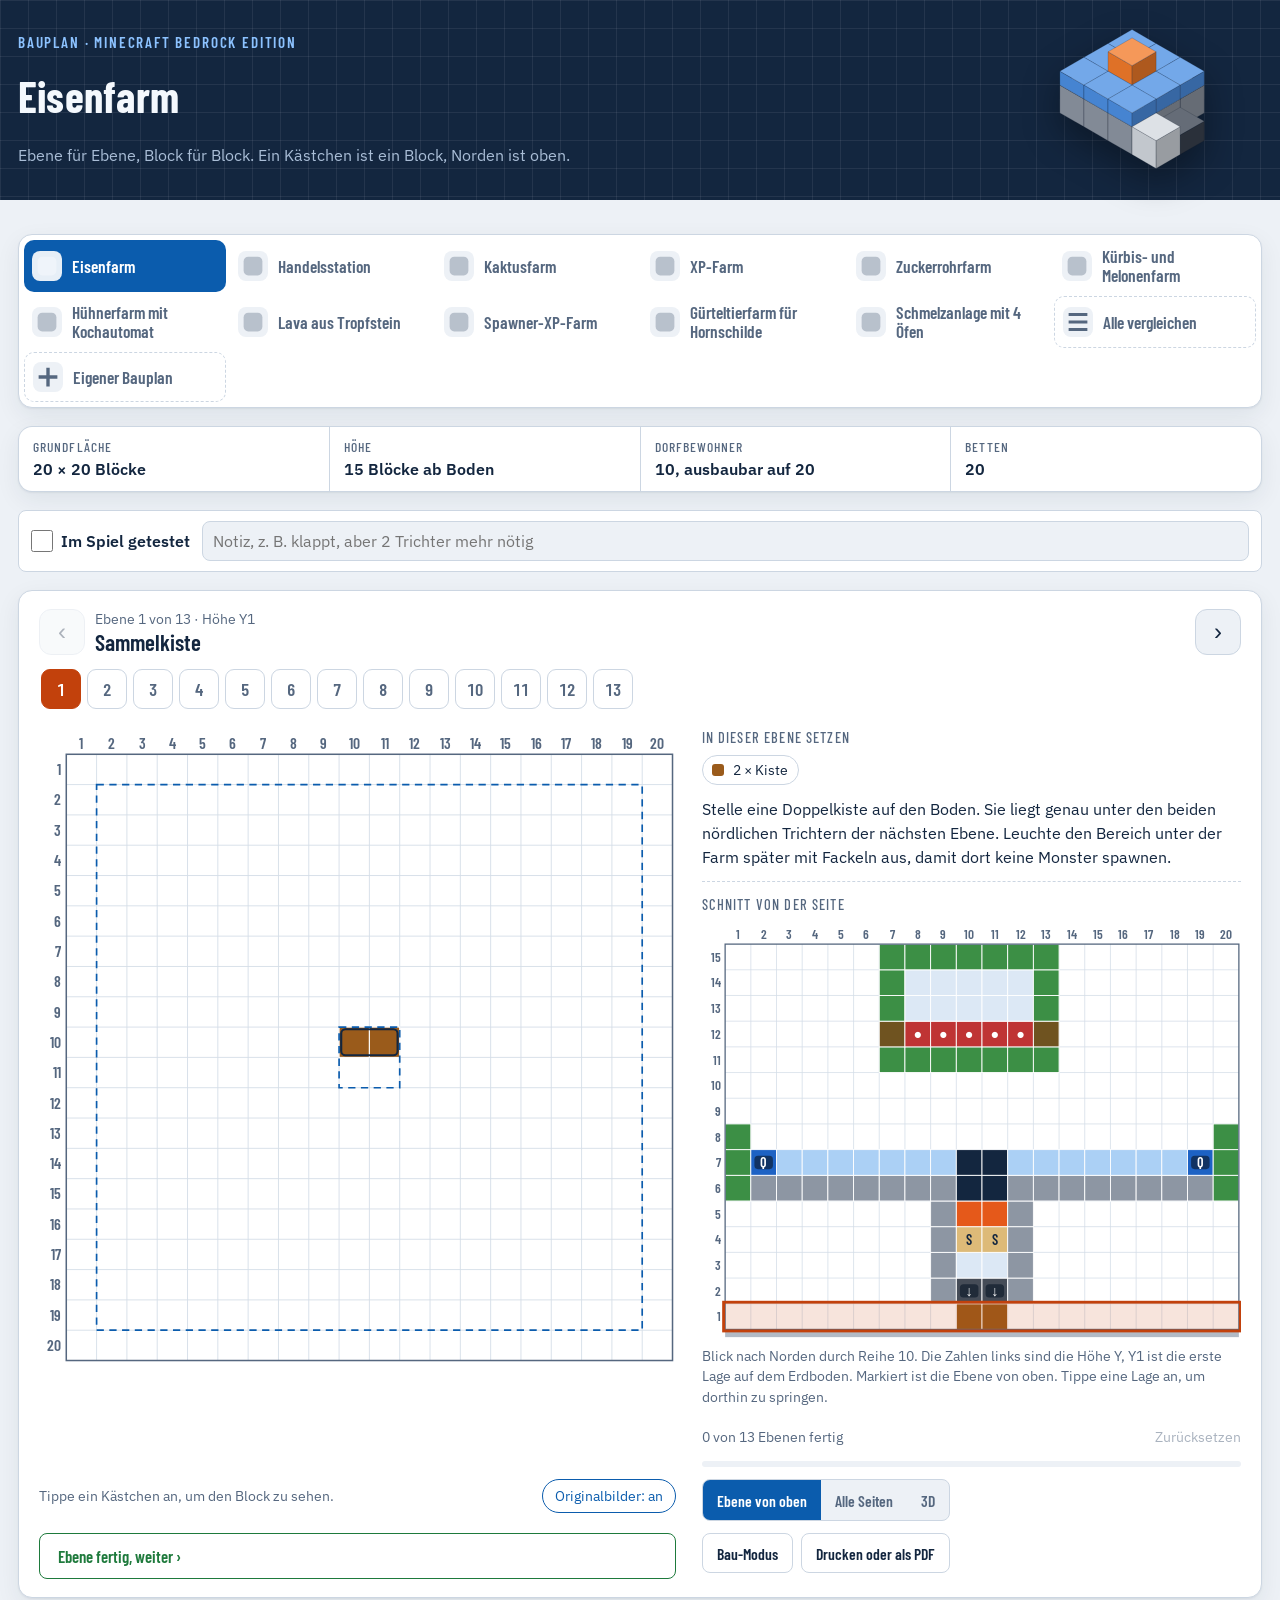
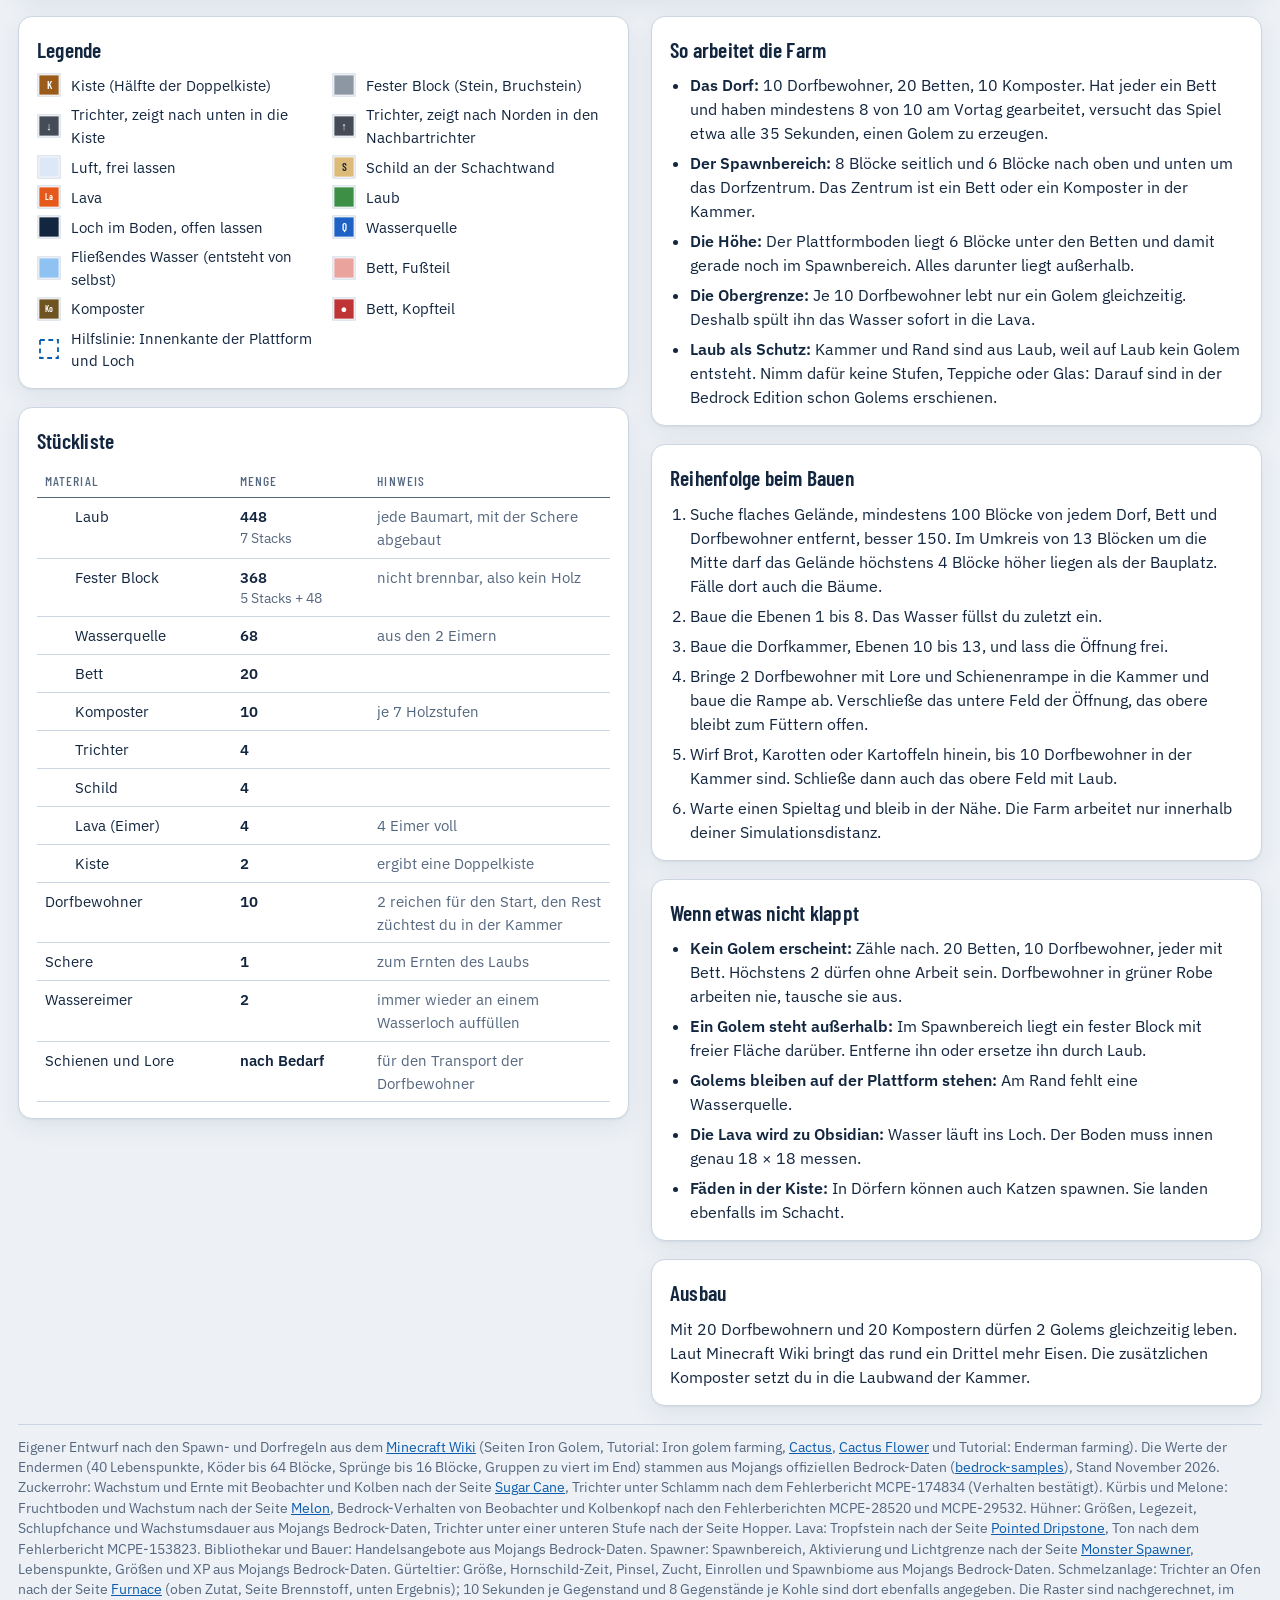
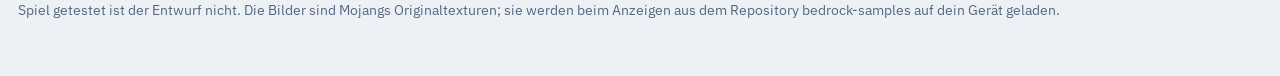
==== commit 7ff8bdfa: "Version 2.1: Baupläne von allen Seiten - Neue Ansicht „Alle Seiten“: ganze Farm von vorne, hinten, l" ====
--- a/bauplaene/index.html
+++ b/bauplaene/index.html
@@ -154,6 +154,21 @@
 .isoctl button[aria-pressed="true"] { border-color: var(--accent); color: var(--accent); }
 .plan.iso { display: flex; justify-content: center; }
 .plan.iso svg { max-height: 72vh; }
+/* Alle Seiten: Blickrichtung, Schnitt */
+.elevctl { display: flex; flex-wrap: wrap; gap: 8px; align-items: center; width: 100%; }
+.dseg { display: inline-grid; grid-template-columns: repeat(6, auto); border: 1px solid var(--line); border-radius: 8px; overflow: hidden; background: var(--paper); }
+.dseg button { appearance: none; border: 0; background: transparent; color: var(--ink-soft); font: 600 .95rem var(--f-display, inherit); padding: 8px 11px; min-height: 40px; cursor: pointer; }
+.dseg button + button { border-left: 1px solid var(--line); }
+.dseg button[aria-pressed="true"] { background: var(--accent); color: var(--on-accent); }
+.ecut { display: inline-flex; gap: 6px; align-items: center; }
+.ecut button { appearance: none; border: 1px solid var(--line); border-radius: 8px; background: var(--sheet); color: var(--ink); font: 600 .98rem var(--f-display, inherit); padding: 8px 12px; min-height: 40px; min-width: 40px; cursor: pointer; }
+.ecut button[aria-pressed="true"] { border-color: var(--accent); color: var(--accent); }
+.ecut button:disabled { opacity: .4; cursor: default; }
+.ecut b { font-variant-numeric: tabular-nums; min-width: 7.5em; text-align: center; font-weight: 600; }
+.plan.elev { display: flex; justify-content: center; }
+.plan.elev svg { max-height: 78vh; }
+@media (max-width: 700px) { .plan.elev svg { max-height: none; } }
+@media (max-width: 560px) { .dseg { grid-template-columns: repeat(3, 1fr); width: 100%; } .dseg button:nth-child(4) { border-left: 0; } .dseg button:nth-child(n+4) { border-top: 1px solid var(--line); } }
 .toolrow { display: flex; flex-wrap: wrap; gap: 8px; }
 /* Größe, Test-Haken, Vergleich, Editor */
 .sizer, .tested { display: flex; flex-wrap: wrap; align-items: center; gap: 8px 12px; padding: 10px 12px; border: 1px solid var(--line); border-radius: 8px; background: var(--sheet); }
@@ -438,10 +453,15 @@
   <ol class="steps" id="steps" aria-label="Ebenen"></ol>
   <div class="progress"><span class="pworld" id="pworld" hidden></span><span class="ptext" id="ptext" aria-live="polite"></span><button type="button" id="preset">Zurücksetzen</button><div class="pbar" aria-hidden="true"><i id="pbar"></i></div></div>
   <div class="viewbar">
-    <div class="vseg" role="group" aria-label="Ansicht"><button type="button" data-v="grid" aria-pressed="true">Ebene von oben</button><button type="button" data-v="iso" aria-pressed="false">3D</button></div>
+    <div class="vseg" role="group" aria-label="Ansicht"><button type="button" data-v="grid" aria-pressed="true">Ebene von oben</button><button type="button" data-v="elev" aria-pressed="false">Alle Seiten</button><button type="button" data-v="iso" aria-pressed="false">3D</button></div>
     <div class="isoctl" id="isoctl" hidden><button type="button" id="isorot" aria-label="Ansicht drehen">Drehen ⟳</button><button type="button" id="isoall" aria-pressed="false">Ganze Farm</button></div>
+    <div class="elevctl" id="elevctl" hidden>
+      <div class="dseg" id="dseg" role="group" aria-label="Blickrichtung"><button type="button" data-d="vorne">Vorne</button><button type="button" data-d="hinten">Hinten</button><button type="button" data-d="links">Links</button><button type="button" data-d="rechts">Rechts</button><button type="button" data-d="oben">Oben</button><button type="button" data-d="unten">Unten</button></div>
+      <div class="ecut"><button type="button" id="ecut" aria-pressed="false">Schnitt</button><span class="ecut" id="ecutnav" hidden><button type="button" id="ecm" aria-label="Schnitt eins zurück">−</button><b id="ecv" aria-live="polite"></b><button type="button" id="ecp" aria-label="Schnitt eins weiter">+</button></span></div>
+    </div>
   </div>
   <div class="plan" id="plan"></div>
+  <p class="caption" id="elevcap" hidden></p>
   <div class="probe proberow"><span id="probe" aria-live="polite"></span><button type="button" class="texbtn" id="texbtn" aria-pressed="true">Originalbilder</button></div>
   <div>
     <p class="sub">In dieser Ebene setzen</p>
@@ -1782,7 +1802,7 @@
   }
   function yText(l) { return l.y[0] === l.y[1] ? 'Y' + l.y[0] : 'Y' + l.y[0] + ' bis Y' + l.y[1]; }
 
-  function cell(ch, px, py, G, opacity, view) {
+  function cell(ch, px, py, G, opacity, view, gly) {
     var b = BLOCKS[ch], U = G.U, s = '', gt = view && texOn && BTX.g && BTX.g[ch];
     if (!b) return s;
     if (b.open) {
@@ -1792,11 +1812,12 @@
       if (gt) s += '<image data-p="' + BTX.p[gt[view === 'side' ? 1 : 0]] + '" x="' + px + '" y="' + py + '" width="' + U + '" height="' + U + '" preserveAspectRatio="xMinYMin slice"' + (opacity != null ? ' opacity="' + opacity.toFixed(2) + '"' : '') + '/>';
     }
     // Mit Originalbild sind reine Materialkürzel überflüssig; Richtungen und Hinweise bleiben stehen
-    if (b.glyph && !(gt && /^(Gl|Ko|Sc|Z|Fa|La|K|ψ|\+|F)$/.test(b.glyph))) {
-      var fs = b.glyph.length > 1 ? G.fsGly * .8 : G.fsGly;
+    var gl = gly != null ? gly : b.glyph;
+    if (gl && !(gt && /^(Gl|Ko|Sc|Z|Fa|La|K|ψ|\+|F)$/.test(gl))) {
+      var fs = gl.length > 2 ? G.fsGly * .68 : gl.length > 1 ? G.fsGly * .8 : G.fsGly;
       var col = b.open ? 'var(--mark)' : (b.dark ? '#fff' : (b.ink ? 'var(--accent)' : '#13263F'));
       if (gt) { col = '#fff'; s += '<rect x="' + (px + U * .14) + '" y="' + (py + U * .24) + '" width="' + (U * .72) + '" height="' + (U * .52) + '" rx="' + (U * .14) + '" fill="#0A1626" fill-opacity=".62"/>'; }
-      s += '<text x="' + (px + U / 2) + '" y="' + (py + U / 2) + '" dy=".36em" text-anchor="middle" font-size="' + fs + '" fill="' + col + '">' + b.glyph + '</text>';
+      s += '<text x="' + (px + U / 2) + '" y="' + (py + U / 2) + '" dy=".36em" text-anchor="middle" font-size="' + fs + '" fill="' + col + '">' + gl + '</text>';
     }
     return s;
   }
@@ -1915,10 +1936,139 @@
     var pad = 6, vb = (minX - pad).toFixed(1) + ' ' + (minY - pad).toFixed(1) + ' ' + (maxX - minX + 2 * pad).toFixed(1) + ' ' + (maxY - minY + 2 * pad).toFixed(1);
     return '<svg viewBox="' + vb + '" role="img" aria-label="3D-Ansicht ' + esc(p.title) + ', Blick von ' + VIEWN[r] + (all ? ', ganze Farm' : ', bis Ebene ' + (cur + 1)) + '">' + base + body + '</svg>';
   }
+  /* ---------- Alle Seiten: die ganze Farm von vorne, hinten, links, rechts, oben und unten ----------
+     Vorne heißt von Süden mit Blick nach Norden (Norden ist im Grundriss oben). l/r: Himmelsrichtung am linken/rechten Rand,
+     to/aw: Richtung auf den Betrachter zu / von ihm weg. */
+  var EDIRS = {
+    vorne: { n: 'Vorne', t: 'Von vorne (Süden), Blick nach Norden', l: 'W', r: 'O', to: 'S', aw: 'N' },
+    hinten: { n: 'Hinten', t: 'Von hinten (Norden), Blick nach Süden', l: 'O', r: 'W', to: 'N', aw: 'S' },
+    links: { n: 'Links', t: 'Von links (Westen), Blick nach Osten', l: 'N', r: 'S', to: 'W', aw: 'O' },
+    rechts: { n: 'Rechts', t: 'Von rechts (Osten), Blick nach Westen', l: 'S', r: 'N', to: 'O', aw: 'W' },
+    oben: { n: 'Oben', t: 'Von oben auf die ganze Farm, Norden ist oben', l: 'W', r: 'O', top: true },
+    unten: { n: 'Unten', t: 'Von unten, Norden ist oben, deshalb liegt Osten links', l: 'O', r: 'W', top: true }
+  };
+  var CNAME = { N: 'Norden', O: 'Osten', S: 'Süden', W: 'Westen' };
+  // Wohin ein Block zeigt: Himmelsrichtung oder U für nach unten (aus den Blocknamen)
+  var BDIR = { '6': 'N', '7': 'U', t: 'U', n: 'N', e: 'O', s: 'S', P: 'S', p: 'N', Y: 'S', y: 'N', H: 'O', I: 'O', J: 'W', l: 'U' };
+  function eGlyph(ch, dir) {
+    var d = BDIR[ch], D = EDIRS[dir]; if (!d) return null;
+    var a = D.top ? (d === 'U' ? (dir === 'oben' ? '⊗' : '⊙') : d === 'N' ? '↑' : d === 'S' ? '↓' : d === D.r ? '→' : '←')
+      : (d === 'U' ? '↓' : d === D.r ? '→' : d === D.l ? '←' : d === D.to ? '⊙' : '⊗');
+    var g = BLOCKS[ch].glyph || '';
+    return /[↑↓←→]/.test(g) ? g.replace(/[↑↓←→]/, a) : g + a;
+  }
+  // Höhe Y → Raster und Index der Ebene
+  function vox(p) {
+    if (p._vox) return p._vox;
+    var v = {}; p.layers.forEach(function (l, i) { for (var y = l.y[0]; y <= l.y[1]; y++) v[y] = { g: l.grid, i: i }; });
+    return (p._vox = v);
+  }
+  function opaque(ch) { return !SHAPE[ch] && !SEE[ch]; }
+  // Teilblöcke (Stufen, Fackeln, Zäune …): sichtbare Fläche in Blockanteilen [waagrecht von, bis, senkrecht von, bis]
+  function eShape(ch, dir) {
+    var s = SHAPE[ch]; if (!s) return null;
+    var sx = s[0], sz = s[1], bw = s[3], bd = s[4], h0 = s[2], h1 = s[2] + s[5];
+    if (dir === 'vorne') return [sx, sx + bw, 1 - h1, 1 - h0];
+    if (dir === 'hinten') return [1 - sx - bw, 1 - sx, 1 - h1, 1 - h0];
+    if (dir === 'links') return [sz, sz + bd, 1 - h1, 1 - h0];
+    if (dir === 'rechts') return [1 - sz - bd, 1 - sz, 1 - h1, 1 - h0];
+    if (dir === 'oben') return [sx, sx + bw, sz, sz + bd];
+    return [1 - sx - bw, 1 - sx, sz, sz + bd];
+  }
+  function eCols(p, dir) { return EDIRS[dir].top || dir === 'vorne' || dir === 'hinten' ? p.w : p.d; }
+  function drawElev(p, cur, dir, print) {
+    var D = EDIRS[dir], side = !D.top, ns = dir === 'vorne' || dir === 'hinten', cols = eCols(p, dir), depthN = ns ? p.d : p.w;
+    var rowsN = side ? p.yMax - p.yMin + 1 : p.d, G = geom({ w: cols }), U = G.U, M = G.M, gh = side && p.ground ? 3 : 0, foot = 7, H = M + rowsN * U + gh + foot;
+    var cutOn = side && st.ecut && !print, V = vox(p), hits = {}, s, u, k;
+    function at(uu, kk) { return dir === 'vorne' ? [uu, p.d - 1 - kk] : dir === 'hinten' ? [p.w - 1 - uu, kk] : dir === 'links' ? [kk, uu] : [p.w - 1 - kk, p.d - 1 - uu]; }
+    s = '<svg viewBox="0 0 ' + G.W + ' ' + H + '" role="img" aria-label="' + esc(p.title) + ': ' + esc(D.t) + (cutOn ? ', Schnitt' : '') + '">' + frame(G, cols, rowsN);
+    for (u = 0; u < cols; u++) {
+      var lab = side ? (ns ? at(u, 0)[0] : at(u, 0)[1]) : (dir === 'oben' ? u : p.w - 1 - u);
+      s += '<text x="' + (M + u * U + U / 2) + '" y="' + (M - 1.8) + '" text-anchor="middle" font-size="' + G.fsLab + '" fill="var(--ink-soft)">' + (lab + 1) + '</text>';
+    }
+    for (var r = 0; r < rowsN; r++) s += '<text x="' + (M - 1.6) + '" y="' + (M + r * U + U / 2) + '" dy=".36em" text-anchor="end" font-size="' + G.fsLab + '" fill="var(--ink-soft)">' + (side ? p.yMax - r : r + 1) + '</text>';
+    function put(uu, vv, list) {
+      if (!list.length) return;
+      var px = M + uu * U, py = M + vv * U, g = '<g class="ep" data-u="' + uu + '" data-v="' + vv + '" data-c="' + esc(list[0][0]) + '">';
+      for (var i = list.length - 1; i >= 0; i--) {
+        var e = list[i], ch = e[0], dep = e[1], sh = eShape(ch, dir), op = SEE[ch] || null, b = BLOCKS[ch], sh2 = dep ? Math.min(.4, dep * .05).toFixed(2) : 0;
+        if (sh) {
+          var rx = px + sh[0] * U, ry = py + sh[2] * U, rw = Math.max(.6, (sh[1] - sh[0]) * U), rh = Math.max(.6, (sh[3] - sh[2]) * U);
+          g += '<rect x="' + rx.toFixed(2) + '" y="' + ry.toFixed(2) + '" width="' + rw.toFixed(2) + '" height="' + rh.toFixed(2) + '" fill="' + b.fill + '"' + (op ? ' fill-opacity="' + op + '"' : '') + ' stroke="var(--sheet)" stroke-width=".3"/>';
+          if (sh2) g += '<rect x="' + rx.toFixed(2) + '" y="' + ry.toFixed(2) + '" width="' + rw.toFixed(2) + '" height="' + rh.toFixed(2) + '" fill="#0A1626" fill-opacity="' + sh2 + '"/>';
+        } else {
+          g += cell(ch, px, py, G, op, print ? null : (side ? 'side' : 'top'), eGlyph(ch, dir));
+          if (sh2) g += '<rect x="' + px + '" y="' + py + '" width="' + U + '" height="' + U + '" fill="#0A1626" fill-opacity="' + sh2 + '"/>';
+        }
+      }
+      s += g + '</g>';
+      hits[uu + ',' + vv] = list[0];
+    }
+    if (side) {
+      var ck = ns ? Math.min(p.d - 1, st.ecz) : Math.min(p.w - 1, st.ecx);
+      for (var y = p.yMax; y >= p.yMin; y--) {
+        var L = V[y]; if (!L) continue;
+        for (u = 0; u < cols; u++) {
+          var list = [];
+          for (k = 0; k < depthN; k++) {
+            var c = at(u, k); if (cutOn && (ns ? c[1] : c[0]) !== ck) continue;
+            var ch = L.g[c[1]].charAt(c[0]); if (AIR[ch] || !BLOCKS[ch]) continue;
+            list.push([ch, cutOn ? 0 : k, c[0], y, c[1]]); if (opaque(ch)) break;
+          }
+          put(u, p.yMax - y, list);
+        }
+      }
+      if (p.ground) s += '<rect x="' + M + '" y="' + (M + rowsN * U) + '" width="' + cols * U + '" height="' + gh + '" fill="var(--ink-soft)" fill-opacity=".45"/>';
+    } else {
+      for (var z = 0; z < p.d; z++) for (u = 0; u < cols; u++) {
+        var x = dir === 'oben' ? u : p.w - 1 - u, lst = [], dd = 0;
+        for (var yy = dir === 'oben' ? p.yMax : p.yMin; dir === 'oben' ? yy >= p.yMin : yy <= p.yMax; yy += dir === 'oben' ? -1 : 1, dd++) {
+          var LL = V[yy]; if (!LL) continue;
+          var c2 = LL.g[z].charAt(x); if (AIR[c2] || !BLOCKS[c2]) continue;
+          lst.push([c2, dd, x, yy, z]); if (opaque(c2)) break;
+        }
+        put(u, z, lst);
+      }
+    }
+    s += border(G, cols, rowsN);
+    if (side && !print) {
+      var cy = p.layers[cur].y, top = M + (p.yMax - cy[1]) * U, hh = (cy[1] - cy[0] + 1) * U;
+      s += '<rect x="' + (M - .6) + '" y="' + (top - .6) + '" width="' + (cols * U + 1.2) + '" height="' + (hh + 1.2) + '" fill="none" stroke="var(--mark)" stroke-width="1" stroke-dasharray="2.2 1.4"/>';
+    }
+    if (st.esel && !print) s += '<rect x="' + (M + st.esel[0] * U) + '" y="' + (M + st.esel[1] * U) + '" width="' + U + '" height="' + U + '" fill="none" stroke="var(--mark)" stroke-width="1.2"/>';
+    var fy = M + rowsN * U + gh + foot - 1.6;
+    s += '<text x="' + M + '" y="' + fy + '" font-size="' + G.fsLab + '" fill="var(--ink-soft)">◀ ' + CNAME[D.l] + '</text><text x="' + (M + cols * U) + '" y="' + fy + '" text-anchor="end" font-size="' + G.fsLab + '" fill="var(--ink-soft)">' + CNAME[D.r] + ' ▶</text>';
+    if (!print) st.ehits = hits;
+    return s + '</svg>';
+  }
+  function elevCtl(p) {
+    var D = EDIRS[st.edir], side = !D.top, ns = st.edir === 'vorne' || st.edir === 'hinten';
+    [].forEach.call($('dseg').querySelectorAll('[data-d]'), function (b) { b.setAttribute('aria-pressed', String(b.getAttribute('data-d') === st.edir)); });
+    $('ecut').hidden = !side; $('ecut').setAttribute('aria-pressed', String(!!st.ecut)); $('ecutnav').hidden = !(side && st.ecut);
+    var n = ns ? p.d : p.w, v = Math.min(n - 1, ns ? st.ecz : st.ecx);
+    $('ecv').textContent = (ns ? 'Reihe ' : 'Spalte ') + (v + 1) + ' von ' + n; $('ecm').disabled = v <= 0; $('ecp').disabled = v >= n - 1;
+    $('elevcap').textContent = D.t + '. ' + (side && st.ecut ? 'Schnitt: nur ' + (ns ? 'Reihe ' : 'Spalte ') + (v + 1) + ' aus der Ebene von oben, nichts davor oder dahinter. ' : 'Weiter hinten liegende Blöcke sind dunkler. ') +
+      (side ? 'Oben stehen die ' + (ns ? 'Spalten' : 'Reihen') + ' aus der Ebene von oben, links die Höhe Y. ' : 'Oben stehen die Spalten, links die Reihen. ') +
+      'Pfeile zeigen die Richtung aus deinem Blick: → ← zur Seite, ⊙ auf dich zu, ⊗ von dir weg, ↓ nach unten.' + (side ? ' Gestrichelt ist die aktuelle Ebene.' : '') + ' Tippe einen Block an, dann springt die Ebene zu ihm.';
+  }
+  function elevClick(e) {
+    var p = PLANS[st.plan], svg = $('plan').querySelector('svg'), m = svg && svg.getScreenCTM(); if (!m) return;
+    var pt = svg.createSVGPoint(); pt.x = e.clientX; pt.y = e.clientY; pt = pt.matrixTransform(m.inverse());
+    var D = EDIRS[st.edir], G = geom({ w: eCols(p, st.edir) }), u = Math.floor((pt.x - G.M) / G.U), v = Math.floor((pt.y - G.M) / G.U), hb = st.ehits && st.ehits[u + ',' + v];
+    if (hb) {
+      st.esel = [u, v]; st.einfo = 'Spalte ' + (hb[2] + 1) + ', Reihe ' + (hb[4] + 1) + ', Höhe Y' + hb[3] + ': ' + bname(p, hb[0]);
+      var li = vox(p)[hb[3]].i; if (li !== st.layer[st.plan]) go(li); else renderLayer();
+      return;
+    }
+    if (!D.top && u >= 0 && u < eCols(p, st.edir) && v >= 0) { var L = vox(p)[p.yMax - v]; if (L) { st.esel = null; st.einfo = ''; go(L.i); } }
+  }
+  function elevReset(p) { st.esel = null; st.einfo = ''; st.ecz = p.sliceZ != null ? p.sliceZ : Math.floor(p.d / 2); st.ecx = p.sliceX != null ? p.sliceX : Math.floor(p.w / 2); }
+
   function setView(v) {
-    st.view = v === 'iso' ? 'iso' : 'grid'; try { window.localStorage.setItem('bp.view', st.view); } catch (e) {}
+    st.view = v === 'iso' || v === 'elev' ? v : 'grid'; try { window.localStorage.setItem('bp.view', st.view); } catch (e) {}
     [].forEach.call(document.querySelectorAll('.vseg button'), function (b) { b.setAttribute('aria-pressed', String(b.getAttribute('data-v') === st.view)); });
     $('isoctl').hidden = st.view !== 'iso'; $('isoall').setAttribute('aria-pressed', String(!!st.isoAll));
+    $('elevctl').hidden = st.view !== 'elev';
     renderLayer();
   }
 
@@ -1966,7 +2116,10 @@
       s += '<section class="pl"><h2>Ebene ' + (i + 1) + ' von ' + p.layers.length + ': ' + esc(l.name) + ' · ' + yText(l) + '</h2>' + solve(drawPlan(p, l, true)) +
         '<p><b>Setzen:</b> ' + (c.length ? c.map(function (k) { return k.n + ' × ' + esc(MATERIALS[k.mat]); }).join(', ') : 'nichts') + '</p><p>' + esc(l.text) + '</p></section>';
     });
-    s += '<p class="pmeta">Norden ist oben. Bedrock-Werkbank, Bauplan ' + esc(p.title) + '.</p>';
+    ['vorne', 'hinten', 'links', 'rechts', 'oben', 'unten'].forEach(function (d) {
+      s += '<section class="pl"><h2>Ganze Farm: ' + esc(EDIRS[d].t) + '</h2>' + solve(drawElev(p, 0, d, true)) + '</section>';
+    });
+    s += '<p class="pmeta">Norden ist oben. Bei den Ansichten der ganzen Farm sind weiter hinten liegende Blöcke dunkler. Bedrock-Werkbank, Bauplan ' + esc(p.title) + '.</p>';
     if (prev) root.setAttribute('data-theme', prev); else root.removeAttribute('data-theme');
     return s;
   }
@@ -2153,7 +2306,10 @@
     var wn = worldName(); $('pworld').hidden = !wn; $('pworld').textContent = wn ? 'Welt: ' + wn : '';
     syncBuild();
     if (st.view === 'iso') { $('plan').className = 'plan iso'; $('plan').innerHTML = drawIso(p, i); }
+    else if (st.view === 'elev') { $('plan').className = 'plan elev'; $('plan').innerHTML = drawElev(p, i, st.edir); elevCtl(p); }
     else { $('plan').className = 'plan'; $('plan').innerHTML = drawPlan(p, l); }
+    $('elevcap').hidden = st.view !== 'elev';
+    document.querySelector('.sheet .side').hidden = st.view === 'elev';
     $('side').innerHTML = drawSide(p, l);
     if (window.BWTEX) { BWTEX.fill($('plan')); BWTEX.fill($('side')); }
     var c = counts(l);
@@ -2165,6 +2321,7 @@
   }
   function probe() {
     var p = PLANS[st.plan], l = p.layers[st.layer[st.plan]];
+    if (st.view === 'elev') { $('probe').textContent = st.einfo || 'Tippe einen Block an, um zu sehen, was er ist und in welcher Ebene er liegt.'; return; }
     if (!st.sel) { $('probe').textContent = 'Tippe ein Kästchen an, um den Block zu sehen.'; return; }
     var ch = l.grid[st.sel[1]].charAt(st.sel[0]);
     $('probe').textContent = 'Spalte ' + (st.sel[0] + 1) + ', Reihe ' + (st.sel[1] + 1) + ': ' + (ch === '.' ? 'leer' : bname(p, ch));
@@ -2190,7 +2347,7 @@
     var want = 0, m = /^#([a-z]+)(?:\/(\d+))?$/.exec(location.hash), lay = null;
     PLANS.forEach(function (q, i) { if (m && m[1] === q.id) want = i; });
     if (m && m[2] && +m[2] >= 1 && +m[2] <= PLANS[want].layers.length) lay = +m[2] - 1;
-    st.plan = want; st.sel = null;
+    st.plan = want; st.sel = null; elevReset(PLANS[want]);
     if (lay != null) st.layer[want] = lay;
     renderPlanStatic(); renderLayer();
   }
@@ -2235,6 +2392,7 @@
   $('steps').addEventListener('click', function (e) { var b = e.target.closest('button'); if (b) go(+b.getAttribute('data-i')); });
   $('plan').addEventListener('click', function (e) {
     if (st.view === 'iso') return;
+    if (st.view === 'elev') { elevClick(e); return; }
     var p = PLANS[st.plan], c = hit(e, this, p, p.d, 0);
     st.sel = c; $('plan').innerHTML = drawPlan(p, p.layers[st.layer[st.plan]]); if (window.BWTEX) BWTEX.fill($('plan')); probe();
   });
@@ -2250,7 +2408,22 @@
     if (e.key === 'ArrowRight') go(st.layer[st.plan] + 1);
   });
   window.addEventListener('hashchange', route);
-  st.view = (function () { try { return window.localStorage.getItem('bp.view') === 'iso' ? 'iso' : 'grid'; } catch (e) { return 'grid'; } })();
+  st.view = (function () { try { var v = window.localStorage.getItem('bp.view'); return v === 'iso' || v === 'elev' ? v : 'grid'; } catch (e) { return 'grid'; } })();
+  st.edir = (function () { try { var d = window.localStorage.getItem('bp.edir'); return EDIRS[d] ? d : 'vorne'; } catch (e) { return 'vorne'; } })();
+  st.ecut = false; elevReset(PLANS[0]);
+  $('elevctl').hidden = st.view !== 'elev';
+  $('dseg').addEventListener('click', function (e) {
+    var b = e.target.closest('[data-d]'); if (!b) return;
+    st.edir = b.getAttribute('data-d'); st.esel = null; st.einfo = ''; try { window.localStorage.setItem('bp.edir', st.edir); } catch (er) {}
+    renderLayer();
+  });
+  $('ecut').addEventListener('click', function () { st.ecut = !st.ecut; st.esel = null; st.einfo = ''; renderLayer(); });
+  function ecStep(d) {
+    var p = PLANS[st.plan], ns = st.edir === 'vorne' || st.edir === 'hinten', n = ns ? p.d : p.w, k = ns ? 'ecz' : 'ecx';
+    st[k] = Math.max(0, Math.min(n - 1, Math.min(n - 1, st[k]) + d)); st.esel = null; st.einfo = ''; renderLayer();
+  }
+  $('ecm').addEventListener('click', function () { ecStep(-1); });
+  $('ecp').addEventListener('click', function () { ecStep(1); });
   [].forEach.call(document.querySelectorAll('.vseg button'), function (b) { b.addEventListener('click', function () { setView(b.getAttribute('data-v')); }); });
   $('isoctl').hidden = st.view !== 'iso';
   [].forEach.call(document.querySelectorAll('.vseg button'), function (b) { b.setAttribute('aria-pressed', String(b.getAttribute('data-v') === st.view)); });
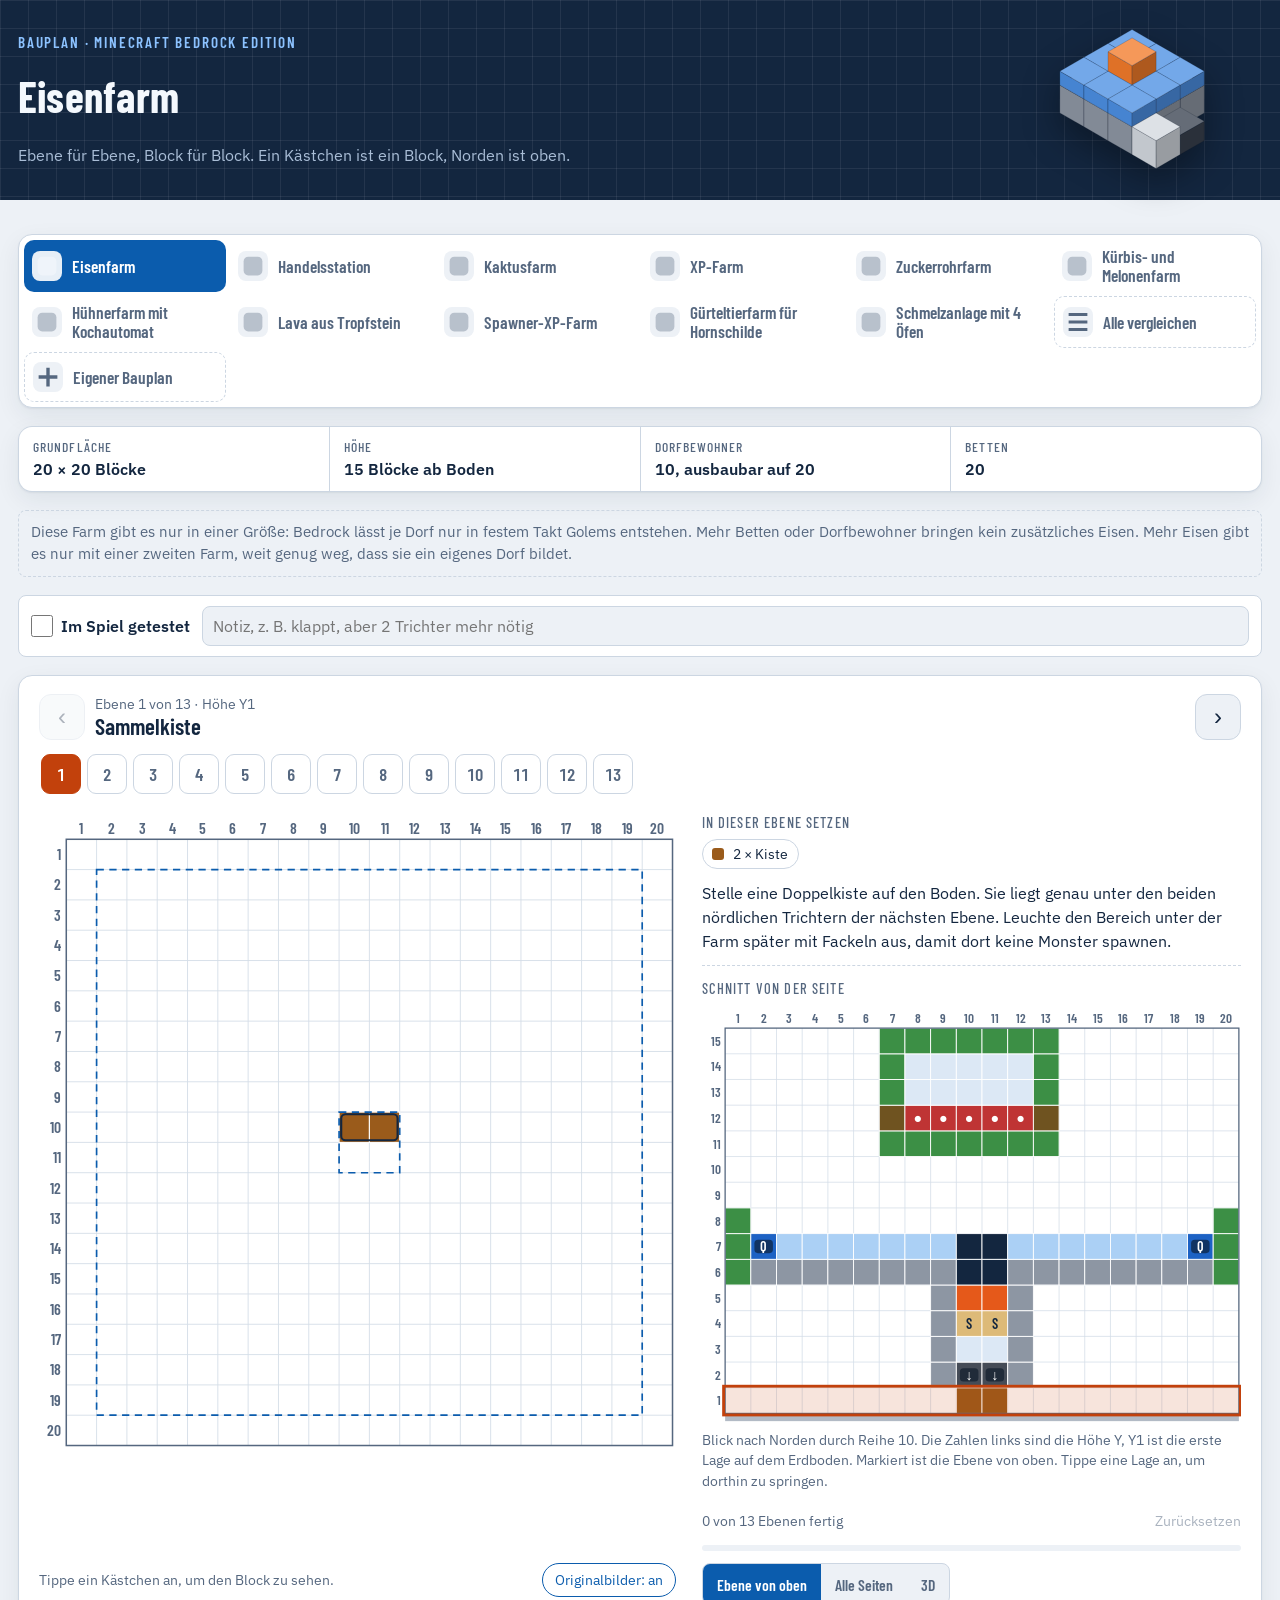
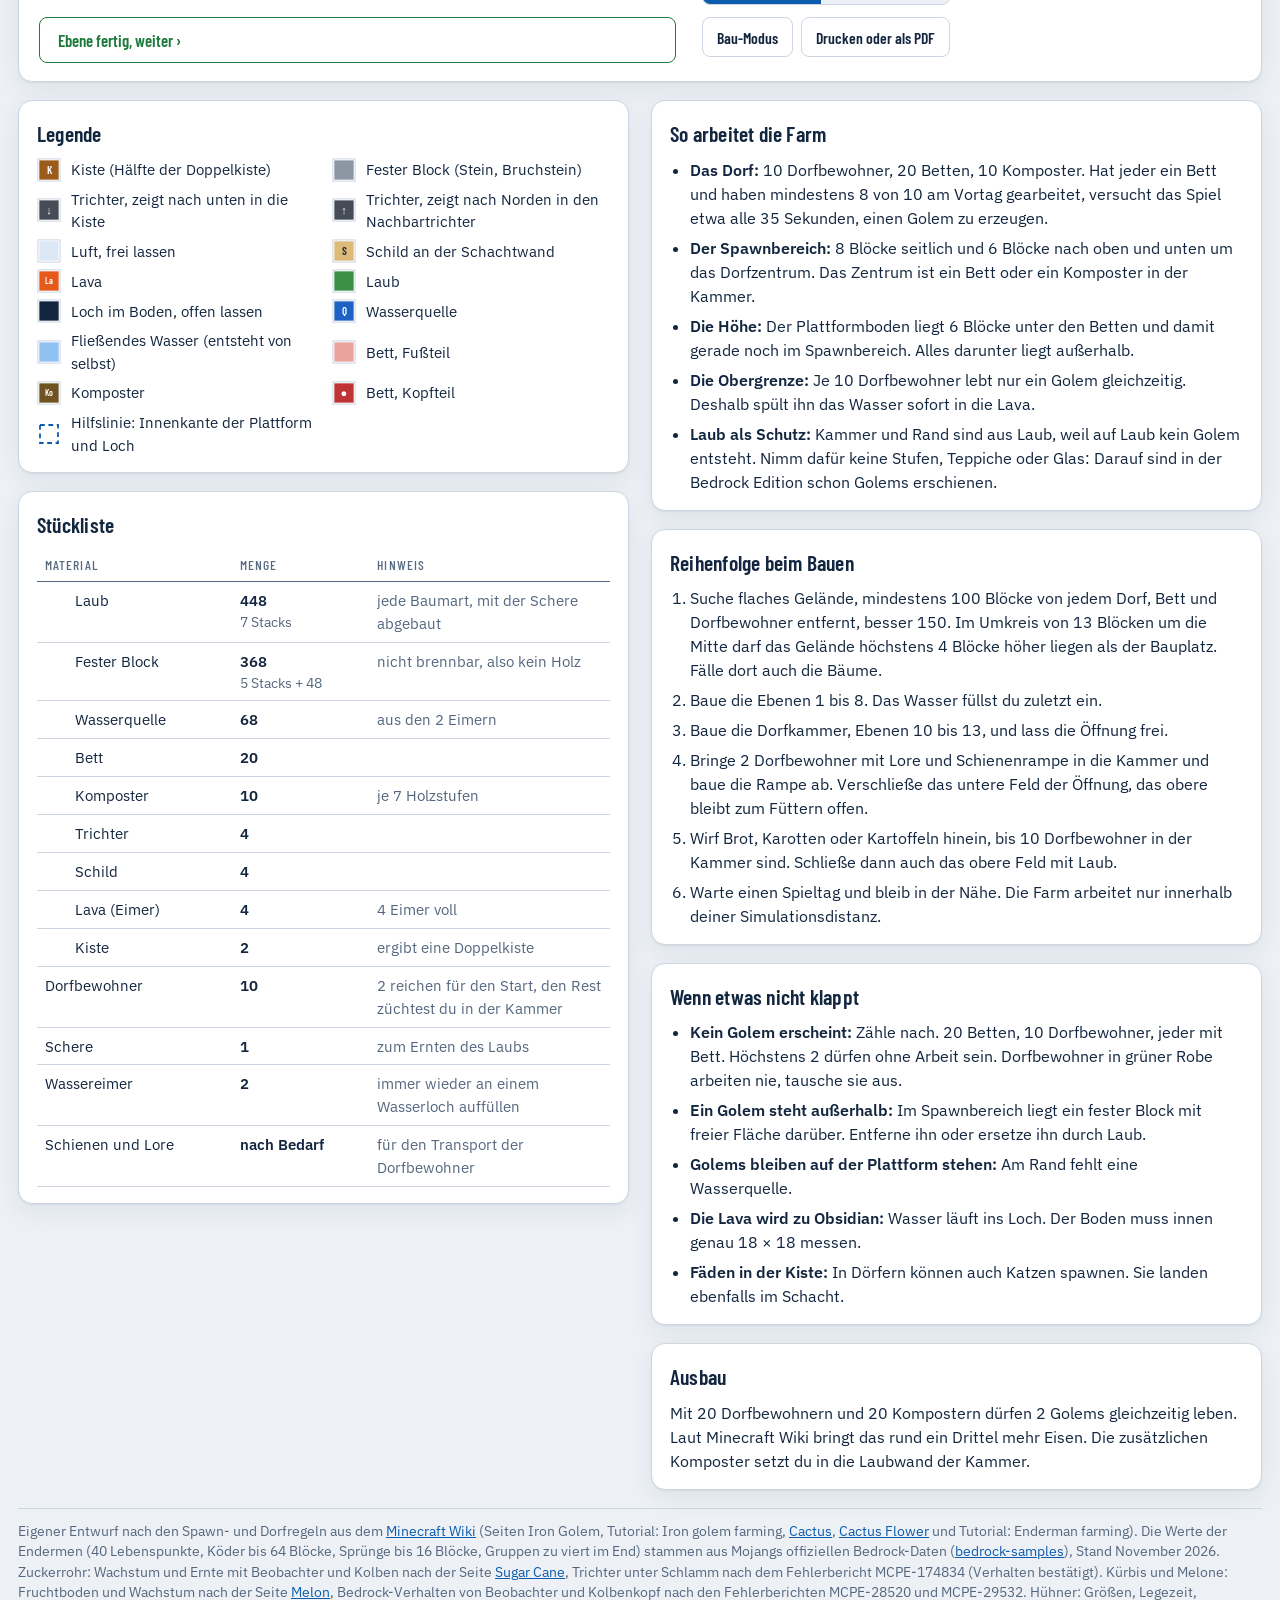
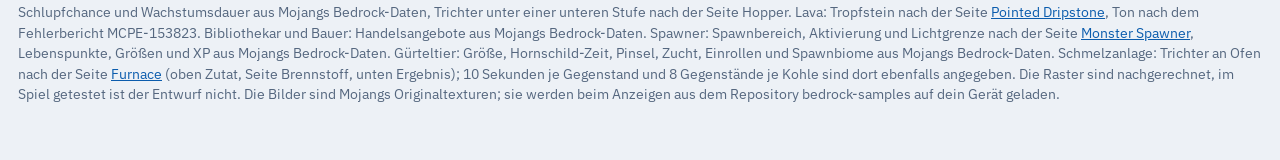
==== commit f2d1d8fe: "Version 2.5: Baupläne S bis XXL, Seed-Karte flüssiger und schöner - Baupläne in fünf Größen: Handels" ====
--- a/bauplaene/index.html
+++ b/bauplaene/index.html
@@ -152,8 +152,14 @@
 .isoctl { display: inline-flex; gap: 6px; }
 .isoctl button, .toolrow button { border: 1px solid var(--line); border-radius: 8px; background: var(--sheet); color: var(--ink); }
 .isoctl button[aria-pressed="true"] { border-color: var(--accent); color: var(--accent); }
-.plan.iso { display: flex; justify-content: center; }
-.plan.iso svg { max-height: 72vh; }
+.plan.iso { display: flex; justify-content: center; touch-action: none; -webkit-user-select: none; user-select: none; cursor: grab; }
+.plan.iso:active { cursor: grabbing; }
+.plan.iso svg { width: 100%; height: auto; aspect-ratio: 1 / 1; max-height: 66vh; }
+/* Anzeige über der 3D-Zeichnung: von wo du gerade schaust */
+.isohud { display: flex; align-items: center; gap: 10px; padding: 6px 10px; border: 1px solid var(--line); border-radius: 10px; background: var(--paper); }
+.isohud svg { width: 44px; height: 44px; flex: none; }
+.isohud b { display: block; font: 600 1rem/1.25 var(--f-display, inherit); color: var(--ink); }
+.isohud small { display: block; color: var(--ink-soft); font-size: .82rem; }
 /* Alle Seiten: Blickrichtung, Schnitt */
 .elevctl { display: flex; flex-wrap: wrap; gap: 8px; align-items: center; width: 100%; }
 .dseg { display: inline-grid; grid-template-columns: repeat(6, auto); border: 1px solid var(--line); border-radius: 8px; overflow: hidden; background: var(--paper); }
@@ -177,6 +183,23 @@
 .sizer button { width: 44px; height: 40px; border: 1px solid var(--line); border-radius: 8px; background: var(--paper); color: var(--ink); font-size: 1.3rem; cursor: pointer; }
 .sizer button:disabled { opacity: .4; cursor: default; }
 .sizer small, .tested small { color: var(--ink-soft); }
+#sizer { display: grid; gap: 10px; }
+#sizer[hidden], .szone[hidden] { display: none; }
+.szhead { display: flex; flex-wrap: wrap; align-items: baseline; justify-content: space-between; gap: 4px 12px; }
+.sztiers { display: grid; grid-template-columns: repeat(5, minmax(0, 1fr)); gap: 6px; }
+.sizer .sztiers button { width: auto; height: 56px; padding: 0 4px; border: 1.5px solid var(--line); border-radius: 10px; background: var(--paper); color: var(--ink); font: inherit;
+  display: grid; place-content: center; gap: 2px; cursor: pointer; transition: background-color .18s, border-color .18s, color .18s, transform .12s; }
+.sztiers button b { font-family: var(--f-display); font-size: 1.2rem; line-height: 1; min-width: 0; }
+.sztiers button small { font-size: .78rem; line-height: 1.1; font-variant-numeric: tabular-nums; }
+.sztiers button[aria-checked="true"] { background: var(--accent); border-color: var(--accent); color: #fff; }
+.sztiers button[aria-checked="true"] small { color: rgba(255, 255, 255, .88); }
+.sztiers button:active { transform: scale(.96); }
+.szfine { display: flex; flex-wrap: wrap; align-items: center; gap: 8px 10px; }
+.szfine #sz-label { font-weight: 600; }
+.szone { margin: 0; padding: 10px 12px; border: 1px dashed var(--line); border-radius: 8px; color: var(--ink-soft); font-size: .92rem; }
+.szanim { animation: szin .3s ease-out; }
+@keyframes szin { from { opacity: .3; transform: scale(.985); } to { opacity: 1; transform: none; } }
+@media (prefers-reduced-motion: reduce) { .szanim { animation: none; } .sztiers button { transition: none; } }
 .tested label { display: flex; align-items: center; gap: 8px; font-weight: 600; min-height: 40px; cursor: pointer; }
 .tested input[type="checkbox"] { width: 22px; height: 22px; margin: 0; accent-color: var(--ok); }
 .tested input[type="text"] { flex: 1 1 220px; min-width: 0; min-height: 40px; border: 1px solid var(--line); border-radius: 8px; padding: 0 10px; font: inherit; background: var(--paper); color: var(--ink); }
@@ -424,7 +447,12 @@
 </div>
 
 <dl class="specs" id="specs"></dl>
-<div class="sizer" id="sizer" hidden><span class="szl" id="sz-label"></span><button type="button" id="sz-minus" aria-label="Kleiner">−</button><b id="sz-val" aria-live="polite"></b><button type="button" id="sz-plus" aria-label="Größer">+</button><small id="sz-rate"></small></div>
+<div class="sizer" id="sizer" hidden>
+  <div class="szhead"><span class="szl">Größe</span><small id="sz-rate"></small></div>
+  <div class="sztiers" id="sz-tiers" role="radiogroup" aria-label="Größe der Farm"></div>
+  <div class="szfine"><span id="sz-label"></span><button type="button" id="sz-minus" aria-label="Kleiner">−</button><b id="sz-val" aria-live="polite"></b><button type="button" id="sz-plus" aria-label="Größer">+</button><small id="sz-tier"></small></div>
+</div>
+<p class="szone" id="sz-one" hidden></p>
 <div class="tested" id="tested"><label><input type="checkbox" id="t-ok"> Im Spiel getestet</label><input type="text" id="t-note" maxlength="140" placeholder="Notiz, z. B. klappt, aber 2 Trichter mehr nötig" aria-label="Notiz zum Test"></div>
 <section id="compare" hidden></section>
 <section id="editor" hidden>
@@ -454,12 +482,13 @@
   <div class="progress"><span class="pworld" id="pworld" hidden></span><span class="ptext" id="ptext" aria-live="polite"></span><button type="button" id="preset">Zurücksetzen</button><div class="pbar" aria-hidden="true"><i id="pbar"></i></div></div>
   <div class="viewbar">
     <div class="vseg" role="group" aria-label="Ansicht"><button type="button" data-v="grid" aria-pressed="true">Ebene von oben</button><button type="button" data-v="elev" aria-pressed="false">Alle Seiten</button><button type="button" data-v="iso" aria-pressed="false">3D</button></div>
-    <div class="isoctl" id="isoctl" hidden><button type="button" id="isorot" aria-label="Ansicht drehen">Drehen ⟳</button><button type="button" id="isoall" aria-pressed="false">Ganze Farm</button></div>
+    <div class="isoctl" id="isoctl" hidden><button type="button" id="isorot" aria-label="Ansicht um 90 Grad drehen">Drehen ⟳</button><button type="button" id="isoall" aria-pressed="false">Ganze Farm</button><button type="button" id="isoreset">Zurücksetzen</button></div>
     <div class="elevctl" id="elevctl" hidden>
       <div class="dseg" id="dseg" role="group" aria-label="Blickrichtung"><button type="button" data-d="vorne">Vorne</button><button type="button" data-d="hinten">Hinten</button><button type="button" data-d="links">Links</button><button type="button" data-d="rechts">Rechts</button><button type="button" data-d="oben">Oben</button><button type="button" data-d="unten">Unten</button></div>
       <div class="ecut"><button type="button" id="ecut" aria-pressed="false">Schnitt</button><span class="ecut" id="ecutnav" hidden><button type="button" id="ecm" aria-label="Schnitt eins zurück">−</button><b id="ecv" aria-live="polite"></b><button type="button" id="ecp" aria-label="Schnitt eins weiter">+</button></span></div>
     </div>
   </div>
+  <div class="isohud" id="isohud" hidden aria-live="polite"></div>
   <div class="plan" id="plan"></div>
   <p class="caption" id="elevcap" hidden></p>
   <div class="probe proberow"><span id="probe" aria-live="polite"></span><button type="button" class="texbtn" id="texbtn" aria-pressed="true">Originalbilder</button></div>
@@ -582,7 +611,7 @@
     <ul>
       <li><strong>Angebote füllen sich nicht auf:</strong> Der Dorfbewohner hat Bett oder Arbeitsblock einer anderen Box übernommen. Baue seinen Arbeitsblock ab und setze ihn neu.</li>
       <li><strong>Falscher Beruf oder schwaches Angebot:</strong> Solange du noch nicht mit ihm gehandelt hast, kannst du den Arbeitsblock abbauen und neu setzen. Dann wählt er neue Angebote.</li>
-      <li><strong>Eisengolems an der Halle:</strong> Ab 20 Betten und 10 Dorfbewohnern erzeugt jedes Dorf Golems. Bleib bei dieser Halle unter 20 Betten.</li>
+      <li><strong>Eisengolems an der Halle:</strong> Ab 20 Betten und 10 Dorfbewohnern erzeugt jedes Dorf Golems. Die Größen S bis L bleiben darunter. Ab XL mit 20 Plätzen können Golems in den Gang oder aufs Dach kommen. Das schadet nicht, sie stehen aber im Weg.</li>
       <li><strong>Monster im Gang:</strong> Halte die Tür geschlossen und setze alle Fackeln.</li>
     </ul>
   </div>
@@ -597,7 +626,7 @@
       <li><strong>Die Sammlung:</strong> Fällt es in eine der 5 Wasserbahnen, spült das Wasser es in die Sammelrinne und von dort in den Trichter.</li>
       <li><strong>Der Verlust:</strong> Was auf einem Kaktus oder auf dem Sand landet, ist verloren. Das gehört zu jeder Kaktusfarm ohne Redstone.</li>
       <li><strong>Kaktusblüten:</strong> Seit Version 1.21.70 können Kakteen Blüten treiben und wachsen dann nicht weiter. Neben einem Block entsteht keine Blüte. Deshalb hat hier jedes Wuchsfeld einen Zaun als Nachbarn.</li>
-      <li><strong>Das Tempo:</strong> Ein Kaktus wächst im Schnitt etwa alle 18 Minuten, im Einzelfall auch viel früher oder später. 32 Kakteen wachsen zusammen rund 100-mal pro Stunde.</li>
+      <li><strong>Das Tempo:</strong> Ein Kaktus wächst im Schnitt etwa alle 18 Minuten, im Einzelfall auch viel früher oder später. Jede Etage mit 16 Kakteen bringt so rund 50 pro Stunde.</li>
     </ul>
   </div>
   <div>
@@ -613,7 +642,7 @@
   <div>
     <h2>Ausbau und Nutzen</h2>
     <ul>
-      <li><strong>Mehr Etagen:</strong> Die Ebenen 8 bis 11 kannst du beliebig oft wiederholen. Jede Etage bringt 16 Kakteen und kostet 32 Sand, 16 Zäune, 32 Träger und 4 Mauerlagen.</li>
+      <li><strong>Mehr Etagen:</strong> Stell oben eine größere Stufe ein, bis XXL mit 6 Etagen. Aufstocken geht auch nachträglich. Jede Etage bringt 16 Kakteen und kostet 32 Sand, 16 Zäune, 32 Träger und 4 Mauerlagen.</li>
       <li><strong>Grüner Farbstoff:</strong> Kaktus im Ofen schmelzen. In der Bedrock Edition gibt das nur wenig Erfahrung.</li>
       <li><strong>Knochenmehl:</strong> Im Komposter füllt im Schnitt jeder zweite Kaktus eine Stufe.</li>
       <li><strong>Standort:</strong> Die Farm braucht kein Licht und keinen Abstand zu Dörfern. Sie arbeitet nur, solange du in der Nähe bist.</li>
@@ -680,16 +709,16 @@
     <h2>So arbeitet die Farm</h2>
     <ul>
       <li><strong>Das Wachstum:</strong> Zuckerrohr wächst bis 3 Blöcke hoch, wenn direkt neben seinem Boden Wasser liegt. Die Rinne in der Mitte versorgt beide Reihen.</li>
-      <li><strong>Die Ernte:</strong> Erreicht ein Rohr den 3. Block, sieht das der Beobachter darüber. Er schickt ein Signal über den Redstone-Staub in den Block unter dem Staub, und alle Kolben der Reihe fahren aus. Sie schlagen den 2. Block ab, der 3. fällt mit. Der unterste bleibt stehen und wächst nach.</li>
+      <li><strong>Die Ernte:</strong> Erreicht ein Rohr den 3. Block, sieht das der Beobachter darüber. Er schickt ein Signal über den Redstone-Staub in den Block unter dem Staub, und die Kolben bis zu 15 Felder weit fahren aus, mindestens der direkt darunter. Sie schlagen den 2. Block ab, der 3. fällt mit. Der unterste bleibt stehen und wächst nach.</li>
       <li><strong>Die Sammlung:</strong> Die Ernte fällt auf den Schlamm. Der Trichter darunter zieht sie durch den Schlamm hindurch ein, das geht nur mit Schlamm, nicht mit Erde oder Sand. Die Trichter reichen alles in die Kiste weiter.</li>
-      <li><strong>Das Tempo:</strong> Ein Rohr wächst im Schnitt etwa alle 18 Minuten um einen Block. 16 Pflanzen bringen zusammen rund 50 Zuckerrohr pro Stunde. Die Farm arbeitet nur, solange du in der Nähe bist.</li>
+      <li><strong>Das Tempo:</strong> Ein Rohr wächst im Schnitt etwa alle 18 Minuten um einen Block, jede Pflanze bringt also gut 3 Zuckerrohr pro Stunde. 16 Pflanzen bringen zusammen rund 50. Die Farm arbeitet nur, solange du in der Nähe bist.</li>
     </ul>
   </div>
   <div>
     <h2>Reihenfolge beim Bauen</h2>
     <ol>
       <li>Stelle die Kiste auf und lege die Trichter, Ebene 1. Schleiche beim Setzen, sonst öffnet sich die Kiste oder der Trichter, statt dass gebaut wird.</li>
-      <li>Leere 16 Wasserflaschen auf Erde, so entsteht Schlamm. Lege ihn auf die Trichter und fülle die Rinne mit Wasser, Ebene 2.</li>
+      <li>Leere je Pflanze eine Wasserflasche auf Erde, so entsteht Schlamm. Lege ihn auf die Trichter und fülle die Rinne mit Wasser, Ebene 2.</li>
       <li>Pflanze das Zuckerrohr und setze das Glas, Ebene 3.</li>
       <li>Setze die Kolben, dann die Beobachter und zuletzt den Redstone-Staub, Ebenen 4 und 5. Beim Setzen der Beobachter fahren die Kolben einmal aus, das ist normal.</li>
     </ol>
@@ -697,7 +726,7 @@
   <div>
     <h2>Ausbau</h2>
     <ul>
-      <li><strong>Länger:</strong> Jede weitere Spalte bringt 2 Pflanzen und kostet 2 Trichter, 2 Schlamm, 2 Kolben, 2 Beobachter, 2 Redstone, 1 Glas und 5 feste Blöcke. Ab 16 Spalten pro Reihe reicht ein Trichterstrang nicht mehr, dann kommt eine zweite Kiste in die Mitte.</li>
+      <li><strong>Länger:</strong> Jede weitere Spalte bringt 2 Pflanzen und kostet 2 Trichter, 2 Schlamm, 2 Kolben, 2 Beobachter, 2 Redstone, 1 Glas und 5 feste Blöcke. Mehr als 16 Spalten pro Reihe schafft ein Trichterstrang nicht. Deshalb baut die Farm ab 40 Pflanzen zwei gespiegelte Hälften mit je eigener Kiste.</li>
       <li><strong>Nutzen:</strong> 3 Zuckerrohr ergeben 3 Papier. Ein Bibliothekar kauft Papier für Smaragde, und aus Papier und Leder werden Bücher für den Zaubertisch.</li>
     </ul>
   </div>
@@ -717,7 +746,7 @@
     <h2>So arbeitet die Farm</h2>
     <ul>
       <li><strong>Das Wachstum:</strong> Ein ausgewachsener Stiel setzt eine Frucht auf ein zufälliges Nachbarfeld. Hier sind nur die beiden Schlammfelder frei, alle anderen Seiten sind belegt. Solange eine Frucht am Stiel hängt, wächst keine neue.</li>
-      <li><strong>Die Ernte:</strong> Ein Druck auf den Knopf, und alle 16 Kolben fahren einmal aus. Sie zerschlagen jede Frucht, die gerade da ist. Kürbisse fallen als ganzer Block, Melonen als 3 bis 7 Scheiben.</li>
+      <li><strong>Die Ernte:</strong> Ein Druck auf den Knopf, und alle Kolben fahren einmal aus. Sie zerschlagen jede Frucht, die gerade da ist. Kürbisse fallen als ganzer Block, Melonen als 3 bis 7 Scheiben.</li>
       <li><strong>Die Sammlung:</strong> Die Ernte fällt auf den Schlamm, der Trichter darunter zieht sie hindurch und reicht sie bis in die Kiste weiter. Das klappt nur mit Schlamm, nicht mit Erde.</li>
       <li><strong>Das Tempo:</strong> Eine Frucht braucht 10 bis 30 Minuten. Drückst du etwa jede halbe Stunde, bekommst du fast jedes Mal 8 Früchte. Die Pflanzen wachsen nur, solange du in der Nähe bist.</li>
     </ul>
@@ -734,7 +763,7 @@
     <h2>Reihenfolge beim Bauen</h2>
     <ol>
       <li>Stelle die Kiste auf und lege die Trichter, Ebene 1. Schleiche beim Setzen.</li>
-      <li>Leere 16 Wasserflaschen auf Erde, so entsteht Schlamm. Lege ihn auf die Trichter. Lege die Erde in die Mitte, mach sie mit der Hacke zu Ackerboden und gieße die beiden Wasserquellen, Ebene 2.</li>
+      <li>Leere je Stiel 2 Wasserflaschen auf Erde, so entsteht Schlamm. Lege ihn auf die Trichter. Lege die Erde in die Mitte, mach sie mit der Hacke zu Ackerboden und gieße die Wasserquellen, Ebene 2.</li>
       <li>Setze die Kolben und die Blöcke dahinter. Pflanze erst danach die Kerne, Ebene 3. Spring nie auf den Ackerboden.</li>
       <li>Streue den Staub und setze den Knopf, Ebene 4.</li>
     </ol>
@@ -744,7 +773,7 @@
     <ul>
       <li><strong>Smaragde:</strong> Laut Mojangs Handelsdaten kauft ein Bauer auf Stufe 2 sechs Kürbisse für einen Smaragd und auf Stufe 3 vier Melonenblöcke für einen Smaragd. Aus 9 Melonenscheiben machst du einen Block.</li>
       <li><strong>Sonst:</strong> Kürbisse für Kürbiskuchen, geschnitzte Kürbisse für Schnee- und Eisengolems. Melonenscheiben mit Goldnuggets ergeben glitzernde Melonenscheiben für Heiltränke.</li>
-      <li><strong>Größer:</strong> Die zwei Wasserquellen reichen für genau 8 Stiele. Für mehr baust du eine zweite Farm daneben.</li>
+      <li><strong>Größer:</strong> Zwei Wasserquellen reichen für genau 8 Stiele. Deshalb besteht die Farm ab 10 Stielen aus zwei gespiegelten Hälften um einen gemeinsamen Knopf und ab 20 Stielen aus zwei solchen Anlagen mit je eigenem Knopf.</li>
     </ul>
   </div>
   <div>
@@ -763,7 +792,7 @@
       <li><strong>Die Eier:</strong> Laut Mojangs Daten legt jedes Huhn alle 5 bis 10 Minuten ein Ei. Es fällt in den Trichter unter dem Pferch und weiter in den Spender.</li>
       <li><strong>Der Spender:</strong> Die beiden Beobachter lösen sich ständig gegenseitig aus, der östliche gibt dabei jedes Mal ein Signal an den Spender. Er wirft ein Ei auf die Stufe, sobald eines in ihm liegt. Aus jedem achten Ei schlüpft ein Küken.</li>
       <li><strong>Das Kochen:</strong> Nach 20 Minuten ist das Küken ausgewachsen. Es ist dann 0,8 Blöcke hoch, berührt die Lava und verbrennt. Dabei lässt es gebratenes Hähnchen und Federn fallen. Der Trichter zieht beides durch die untere Stufe in die Kiste.</li>
-      <li><strong>Das Tempo:</strong> Rund ein Brathähnchen je Huhn im Pferch und Stunde, mit 8 Hühnern also etwa 8. Die Farm arbeitet nur, solange du in der Nähe bist.</li>
+      <li><strong>Das Tempo:</strong> Rund ein Brathähnchen je Huhn im Pferch und Stunde, mit 8 Hühnern also etwa 8 je Modul. Die Farm arbeitet nur, solange du in der Nähe bist.</li>
     </ul>
   </div>
   <div>
@@ -913,7 +942,7 @@
   <div>
     <h2>Reihenfolge beim Bauen</h2>
     <ol>
-      <li>Ausgabe-Kiste und die 4 Trichter darunter, Ebene 1.</li>
+      <li>Ausgabe-Kiste und die Trichter daneben, Ebene 1.</li>
       <li>Öfen auf die Trichter, die Brennstoff-Trichter dahinter, Ebene 2.</li>
       <li>Zutaten-Trichter oben auf die Öfen und die Brennstoff-Kisten, Ebene 3.</li>
       <li>Zutaten-Kisten obendrauf, Ebene 4.</li>
@@ -1138,7 +1167,8 @@
   2: { name: 'Gürteltiere, stehen auf den Trichtern', fill: 'var(--b-armadillo)', glyph: 'Gü', dark: true },
   4: { name: 'Ofen (oder Schmelzofen, Räucherofen)', mat: 'furnace', fill: 'var(--b-furnace)', glyph: 'Of', dark: true },
   6: { name: 'Trichter, zeigt nach Norden (↑) in die Rückseite des Ofens: Brennstoff', mat: 'hopper', fill: 'var(--b-hopper)', glyph: '↑', dark: true },
-  7: { name: 'Trichter, zeigt nach unten in den Ofen: Zutaten', mat: 'hopper', fill: 'var(--b-hopper)', glyph: '↓', dark: true }
+  7: { name: 'Trichter, zeigt nach unten in den Ofen: Zutaten', mat: 'hopper', fill: 'var(--b-hopper)', glyph: '↓', dark: true },
+  5: { name: 'Trichter, zeigt nach Westen (←) in den Nachbarn', mat: 'hopper', fill: 'var(--b-hopper)', glyph: '←', dark: true }
 };
 
 var MATERIALS = {
@@ -1252,6 +1282,7 @@
 
     return {
       id: 'eisenfarm', out: 'iron_ingot', title: 'Eisenfarm', w: W, d: W, yMin: 1, yMax: 15, sliceZ: 9, ground: true,
+      one: 'Diese Farm gibt es nur in einer Größe: Bedrock lässt je Dorf nur in festem Takt Golems entstehen. Mehr Betten oder Dorfbewohner bringen kein zusätzliches Eisen. Mehr Eisen gibt es nur mit einer zweiten Farm, weit genug weg, dass sie ein eigenes Dorf bildet.',
       guides: [[1, 1, 18, 18], [9, 9, 10, 10]],
             specs: [['Grundfläche', '20 × 20 Blöcke'], ['Höhe', '15 Blöcke ab Boden'], ['Dorfbewohner', '10, ausbaubar auf 20'], ['Betten', '20']],
       extras: [['Dorfbewohner', '10', '2 reichen für den Start, den Rest züchtest du in der Kammer'],
@@ -1263,20 +1294,23 @@
     };
   }
 
-  /* ---------- Handelsstation: 11 x 11, Y0 bis Y4 ---------- */
-  function hall() {
-    var W = 11, L = [], g, z, lanes = [1, 3, 5, 7, 9], walls = [2, 4, 6, 8];
+  /* ---------- Handelsstation: 11 x (2n+1), Y0 bis Y4; n Boxen je Seite ---------- */
+  function hall(n) {
+    n = n || 5;
+    var W = 11, D = 2 * n + 1, L = [], g, k, v = 2 * n, lanes = [], walls = [];
+    for (k = 0; k < n; k++) lanes.push(2 * k + 1);
+    for (k = 1; k < n; k++) walls.push(2 * k);
     function shell(g) {
-      ring(g, 0, 0, 10, 10, 'S');
+      ring(g, 0, 0, 10, D - 1, 'S');
       walls.forEach(function (z) { rect(g, 1, z, 3, z, 'S'); rect(g, 7, z, 9, z, 'S'); });
-      rect(g, 4, 1, 6, 9, 'o');
+      rect(g, 4, 1, 6, D - 2, 'o');
     }
 
-    g = mk(W, W); rect(g, 0, 0, 10, 10, 'S');
+    g = mk(W, D); rect(g, 0, 0, 10, D - 1, 'S');
     L.push({ y: [0, 0], name: 'Boden', grid: rows(g),
-      text: 'Lege 11 × 11 feste Blöcke als Boden.' });
-
-    g = mk(W, W); shell(g); g[0][5] = 'D';
+      text: 'Lege 11 × ' + D + ' feste Blöcke als Boden.' });
+
+    g = mk(W, D); shell(g); g[0][5] = 'D';
     var beds = [];
     lanes.forEach(function (z) {
       g[z][1] = 'B'; g[z][2] = 'b'; g[z][3] = 'A';
@@ -1284,28 +1318,29 @@
       beds.push([1, z, 2, z]); beds.push([8, z, 9, z]);
     });
     L.push({ y: [1, 1], name: 'Betten und Arbeitsblöcke', grid: rows(g), pairs: beds,
-      text: 'Außenwand mit Tür an der Nordseite. Zehn Boxen, je 1 breit und 2 tief, getrennt durch Wände. In jeder Box liegt ein Bett als Boden, das Kopfteil an der Außenwand. Vor jeder Box steht der Arbeitsblock. Der Gang in der Mitte ist 3 breit.' });
-
-    g = mk(W, W); shell(g); g[0][5] = 'd';
+      text: 'Außenwand mit Tür an der Nordseite. ' + v + ' Boxen, je 1 breit und 2 tief, getrennt durch Wände. In jeder Box liegt ein Bett als Boden, das Kopfteil an der Außenwand. Vor jeder Box steht der Arbeitsblock. Der Gang in der Mitte ist 3 breit.' });
+
+    g = mk(W, D); shell(g); g[0][5] = 'd';
     lanes.forEach(function (z) { g[z][1] = 'o'; g[z][2] = 'o'; g[z][3] = 'O'; g[z][7] = 'O'; g[z][8] = 'o'; g[z][9] = 'o'; });
     L.push({ y: [2, 2], name: 'Handelsöffnung', grid: rows(g),
       text: 'Wände weiterbauen. Über jedem Arbeitsblock bleibt ein Feld offen. Durch diese Öffnung handelst du mit dem Dorfbewohner, der auf seinem Bett steht.' });
 
-    g = mk(W, W); shell(g);
+    g = mk(W, D); shell(g);
     lanes.forEach(function (z) { g[z][1] = 'o'; g[z][2] = 'o'; g[z][3] = 'Z'; g[z][7] = 'Z'; g[z][8] = 'o'; g[z][9] = 'o'; });
     walls.forEach(function (z) { g[z][4] = 'F'; g[z][6] = 'F'; });
     L.push({ y: [3, 3], name: 'Sturz und Licht', grid: rows(g),
-      text: 'Wände weiterbauen. Über jeder Öffnung sitzt ein fester Block, damit der Dorfbewohner nicht auf den Arbeitsblock klettert und entkommt. Setze 8 Fackeln an die Trennwände im Gang.' });
-
-    g = mk(W, W); rect(g, 0, 0, 10, 10, 'S');
+      text: 'Wände weiterbauen. Über jeder Öffnung sitzt ein fester Block, damit der Dorfbewohner nicht auf den Arbeitsblock klettert und entkommt. Setze ' + (2 * walls.length) + ' Fackeln an die Trennwände im Gang.' });
+
+    g = mk(W, D); rect(g, 0, 0, 10, D - 1, 'S');
     L.push({ y: [4, 4], name: 'Dach', grid: rows(g),
-      text: 'Lege 11 × 11 feste Blöcke als Dach.' });
+      text: 'Lege 11 × ' + D + ' feste Blöcke als Dach.' });
 
     return {
-      id: 'handelsstation', out: 'emerald', title: 'Handelsstation', w: W, d: W, yMin: 0, yMax: 4, sliceZ: 1, ground: false,
+      id: 'handelsstation', out: 'emerald', title: 'Handelsstation', w: W, d: D, yMin: 0, yMax: 4, sliceZ: 1, ground: false,
+      size: { n: n, min: 2, max: 15, step: 1, label: 'Boxen je Seite', tiers: [3, 5, 7, 10, 15] }, outName: 'Handel', rate: v + ' Dorfbewohner zum Handeln',
       guides: [],
-      specs: [['Grundfläche', '11 × 11 Blöcke'], ['Höhe', '5 Lagen, innen 3 hoch'], ['Plätze', '10 Dorfbewohner'], ['Betten', '10']],
-      extras: [['Dorfbewohner', '10', 'einzeln hineinbringen'],
+      specs: [['Grundfläche', '11 × ' + D + ' Blöcke'], ['Höhe', '5 Lagen, innen 3 hoch'], ['Plätze', v + ' Dorfbewohner'], ['Betten', String(v)]],
+      extras: [['Dorfbewohner', String(v), 'einzeln hineinbringen'],
                ['Hilfsblock', '1', 'sperrt die Öffnung, während du Arbeitsblock und Sturz setzt'],
                ['Schienen und Lore', 'nach Bedarf', 'für den Transport der Dorfbewohner']],
       hints: { stone: 'Material frei wählbar', work: 'bestimmt den Beruf, siehe unten', bed: 'Farbe egal', door: 'Eisentür mit Knopf hält Zombies sicher draußen' },
@@ -1313,9 +1348,10 @@
     };
   }
 
-  /* ---------- Kaktusfarm: 11 x 11, Y1 bis Y11, zwei Etagen ---------- */
-  function cactus() {
-    var W = 11, L = [], g, ev = [2, 4, 6, 8], od = [1, 3, 5, 7, 9];
+  /* ---------- Kaktusfarm: 11 x 11, Y1 bis Y(3 + 4f), f Etagen ---------- */
+  function cactus(f) {
+    f = f || 2;
+    var W = 11, L = [], g, k, ev = [2, 4, 6, 8], od = [1, 3, 5, 7, 9];
     function wall(g) { ring(g, 0, 0, 10, 10, 'S'); }
     function cols(g, c) { ev.forEach(function (x) { rect(g, x, 1, x, 8, c); }); }
     function plants(g) { ev.forEach(function (x) { ev.forEach(function (z) { g[z][x] = 'c'; }); }); }
@@ -1338,42 +1374,36 @@
     L.push({ y: [3, 3], name: 'Boden und Sammelrinne', grid: rows(g),
       text: 'Lege 9 × 8 feste Blöcke als Boden und ziehe die Mauer ringsum, auch um die Rinne. Die Wasserquelle der Rinne sitzt ganz im Osten. Das Wasser fließt 7 Felder nach Westen und endet ein Feld vor dem Trichter.' });
 
-    g = mk(W, W); wall(g); cols(g, 'N'); od.forEach(function (x) { g[1][x] = 'Q'; rect(g, x, 2, x, 8, 'f'); });
-    L.push({ y: [4, 4], name: 'Sand und Wasserbahnen', grid: rows(g),
-      text: 'Mauer weiterbauen. Lege 4 Sandreihen, je 8 lang, mit einer Bahn Abstand. In jede der 5 Bahnen kommt eine Wasserquelle am Nordende. Das Wasser fließt nach Süden und lässt die Ernte in die Rinne fallen.' });
-
-    g = mk(W, W); wall(g); plants(g);
-    L.push({ y: [5, 5], name: 'Kakteen, Etage 1', grid: rows(g),
-      text: 'Mauer weiterbauen. Pflanze 16 Kakteen auf den Sand, immer mit einem Feld Abstand. Neben einem Kaktus darf auf dieser Höhe kein Block stehen.' });
-
-    g = mk(W, W); wall(g); fences(g);
-    L.push({ y: [6, 6], name: 'Zäune, Etage 1', grid: rows(g),
-      text: 'Mauer weiterbauen. Über jedem freien Sandfeld hängt ein Zaun. Lege zuerst die Träger der nächsten Ebene und klicke die Zäune dann von unten an. Die Felder über den Kakteen bleiben frei. Dort wächst der Kaktus hinein und bricht am Zaun ab.' });
-
-    g = mk(W, W); wall(g); cols(g, 'U');
-    L.push({ y: [7, 7], name: 'Träger', grid: rows(g),
-      text: 'Mauer weiterbauen. Lege über jede Sandreihe eine Reihe aus 8 festen Blöcken, von der Nordwand aus. Sie hält die Zäune darunter und trägt den Sand der zweiten Etage.' });
-
-    g = mk(W, W); wall(g); cols(g, 'N');
-    L.push({ y: [8, 8], name: 'Sand, Etage 2', grid: rows(g),
-      text: 'Mauer weiterbauen. Lege 4 Sandreihen auf die Träger.' });
-
-    g = mk(W, W); wall(g); plants(g);
-    L.push({ y: [9, 9], name: 'Kakteen, Etage 2', grid: rows(g),
-      text: 'Mauer weiterbauen. Pflanze wieder 16 Kakteen, genau über denen der ersten Etage.' });
-
-    g = mk(W, W); wall(g); fences(g);
-    L.push({ y: [10, 10], name: 'Zäune, Etage 2', grid: rows(g),
-      text: 'Mauer weiterbauen. Wieder hängt über jedem freien Sandfeld ein Zaun, die Felder über den Kakteen bleiben frei.' });
-
-    g = mk(W, W); wall(g); cols(g, 'U');
-    L.push({ y: [11, 11], name: 'Abschluss', grid: rows(g),
-      text: 'Letzte Mauerlage und 4 Trägerreihen als Deckel. Daran hängen die Zäune der zweiten Etage. Für eine dritte Etage baust du hier mit Sand weiter.' });
+    for (k = 0; k < f; k++) {
+      var y = 4 + 4 * k, et = f > 1 ? ', Etage ' + (k + 1) : '', last = k === f - 1;
+      if (k === 0) {
+        g = mk(W, W); wall(g); cols(g, 'N'); od.forEach(function (x) { g[1][x] = 'Q'; rect(g, x, 2, x, 8, 'f'); });
+        L.push({ y: [y, y], name: 'Sand und Wasserbahnen', grid: rows(g),
+          text: 'Mauer weiterbauen. Lege 4 Sandreihen, je 8 lang, mit einer Bahn Abstand. In jede der 5 Bahnen kommt eine Wasserquelle am Nordende. Das Wasser fließt nach Süden und lässt die Ernte in die Rinne fallen.' + (f > 1 ? ' Auch die Ernte der oberen Etagen fällt durch die Bahnen hierher.' : '') });
+      } else {
+        g = mk(W, W); wall(g); cols(g, 'N');
+        L.push({ y: [y, y], name: 'Sand' + et, grid: rows(g),
+          text: 'Mauer weiterbauen. Lege 4 Sandreihen auf die Träger. Die Bahnen dazwischen bleiben offen, durch sie fällt die Ernte nach unten.' });
+      }
+      g = mk(W, W); wall(g); plants(g);
+      L.push({ y: [y + 1, y + 1], name: 'Kakteen' + et, grid: rows(g),
+        text: k === 0 ? 'Mauer weiterbauen. Pflanze 16 Kakteen auf den Sand, immer mit einem Feld Abstand. Neben einem Kaktus darf auf dieser Höhe kein Block stehen.'
+                      : 'Mauer weiterbauen. Pflanze wieder 16 Kakteen, genau über denen der Etage darunter.' });
+      g = mk(W, W); wall(g); fences(g);
+      L.push({ y: [y + 2, y + 2], name: 'Zäune' + et, grid: rows(g),
+        text: k === 0 ? 'Mauer weiterbauen. Über jedem freien Sandfeld hängt ein Zaun. Lege zuerst die Träger der nächsten Ebene und klicke die Zäune dann von unten an. Die Felder über den Kakteen bleiben frei. Dort wächst der Kaktus hinein und bricht am Zaun ab.'
+                      : 'Mauer weiterbauen. Wieder hängt über jedem freien Sandfeld ein Zaun, die Felder über den Kakteen bleiben frei.' });
+      g = mk(W, W); wall(g); cols(g, 'U');
+      L.push({ y: [y + 3, y + 3], name: last ? 'Abschluss' : 'Träger' + (k > 0 ? et : ''), grid: rows(g),
+        text: last ? 'Letzte Mauerlage und 4 Trägerreihen als Deckel. Daran hängen die Zäune ' + (f > 1 ? 'der obersten Etage.' : 'darunter.') + (f < 6 ? ' Aufstocken kannst du später jederzeit: einfach mit Sand weiterbauen wie bei der nächsten Größe.' : '')
+                   : 'Mauer weiterbauen. Lege über jede Sandreihe eine Reihe aus 8 festen Blöcken, von der Nordwand aus. Sie hält die Zäune darunter und trägt den Sand der nächsten Etage.' });
+    }
 
     return {
-      id: 'kaktusfarm', out: 'cactus', title: 'Kaktusfarm', w: W, d: W, yMin: 1, yMax: 11, sliceX: 2, ground: true,
+      id: 'kaktusfarm', out: 'cactus', title: 'Kaktusfarm', w: W, d: W, yMin: 1, yMax: 3 + 4 * f, sliceX: 2, ground: true,
+      size: { n: f, min: 1, max: 6, step: 1, label: 'Etagen', tiers: [1, 2, 3, 4, 6] }, outName: 'Kakteen', rate: 'rund ' + (50 * f) + ' pro Stunde',
       guides: [],
-      specs: [['Grundfläche', '11 × 11 Blöcke'], ['Höhe', '11 Blöcke ab Boden'], ['Kakteen', '32 in 2 Etagen'], ['Redstone', 'keins']],
+      specs: [['Grundfläche', '11 × 11 Blöcke'], ['Höhe', (3 + 4 * f) + ' Blöcke ab Boden'], ['Kakteen', (16 * f) + ' in ' + f + (f === 1 ? ' Etage' : ' Etagen')], ['Redstone', 'keins']],
       extras: [['Wassereimer', '1', 'für die 6 Quellen immer wieder auffüllen'],
                ['Fackeln', 'nach Bedarf', 'für den Raum unter dem Boden']],
       hints: { stone: 'Mauer auch aus Glas, dann siehst du hinein', sand: 'roter Sand geht auch', cactus: 'wenige reichen, den Rest liefert die Farm',
@@ -1430,6 +1460,7 @@
 
     return {
       id: 'xpfarm', out: 'ender_pearl', title: 'XP-Farm', w: W, d: W, yMin: 1, yMax: 45, sliceZ: 8, ground: false,
+      one: 'Diese Farm gibt es nur in einer Größe: Endermen erscheinen höchstens 44 Blöcke von dir entfernt. Die Plattform liegt 42 Blöcke über dir und nutzt diesen Bereich schon aus, eine größere brächte kaum mehr.',
       guides: [[3, 3, 13, 13], [7, 7, 9, 9]],
       specs: [['Ort', 'Das End, 128 Blöcke Abstand'], ['Grundfläche', '17 × 17 Blöcke'], ['Fallhöhe', '41 Blöcke'], ['Erfahrung', '5 pro Enderman']],
       extras: [['Brücke zur Hauptinsel', 'etwa 128 Blöcke', 'die ersten 16 Blöcke ab der Farm als Tunnel mit Wasserdach'],
@@ -1445,121 +1476,165 @@
     };
   }
 
-  /* ---------- Zuckerrohrfarm: 11 x 7, Y1 bis Y5 ----------
+  /* ---------- Zuckerrohrfarm: (c+3) x 7, Y1 bis Y5; c Spalten mit je 2 Pflanzen ----------
      Reihen von Norden: z0 Block mit Redstone, z1 Kolben und Beobachter, z2 Zuckerrohr A, z3 Wasser unter Glas,
-     z4 Zuckerrohr B, z5 Kolben und Beobachter, z6 Block mit Redstone. Spalten 1 bis 8 tragen je 2 Pflanzen. */
-  function cane() {
-    var W = 11, D = 7, L = [], g, X0 = 1, X1 = 8;
-    function row(g, z, c) { rect(g, X0, z, X1, z, c); }
-    function caps(g) { [2, 3, 4].forEach(function (z) { g[z][0] = 'G'; g[z][9] = 'G'; }); }
+     z4 Zuckerrohr B, z5 Kolben und Beobachter, z6 Block mit Redstone. Spalten 1 bis c tragen je 2 Pflanzen.
+     Ein Trichterstrang trägt höchstens 16 Spalten; darüber zwei gespiegelte Hälften mit eigener Kiste. */
+  function cane(pl) {
+    pl = pl || 16;
+    var dbl = pl > 32, c = dbl ? pl / 4 : pl / 2, W = c + 3, D = 7, L = [], g, X0 = 1, X1 = c, E = c + 1, K = c + 2, x, src = 0;
+    function row(g, z, ch) { rect(g, X0, z, X1, z, ch); }
+    function caps(g) { [2, 3, 4].forEach(function (z) { g[z][0] = 'G'; g[z][E] = 'G'; }); }
 
     g = mk(W, D); row(g, 1, 'S'); row(g, 2, 'e'); row(g, 3, 'S'); row(g, 4, 'e'); row(g, 5, 'S');
-    g[2][9] = 's'; g[3][9] = 'e'; g[4][9] = 'n'; g[3][10] = 'K'; g[4][10] = 'K';
-    L.push({ y: [1, 1], name: 'Trichter und Kiste', grid: rows(g), pairs: [[10, 3, 10, 4]],
-      text: 'Stelle die Doppelkiste ganz im Osten auf. Lege dann zwei Reihen aus je 8 Trichtern, die nach Osten zeigen: Klicke beim Bauen immer die Seite des vorigen Trichters an. Am Ende führen zwei Trichter nach Süden und Norden in den mittleren, der zeigt nach Osten in die Kiste. Dazwischen und außen liegen feste Blöcke als Boden.' });
+    g[2][E] = 's'; g[3][E] = 'e'; g[4][E] = 'n'; g[3][K] = 'K'; g[4][K] = 'K';
+    L.push({ y: [1, 1], name: 'Trichter und Kiste', grid: rows(g), pairs: [[K, 3, K, 4]],
+      text: 'Stelle die Doppelkiste ganz im Osten auf. Lege dann zwei Reihen aus je ' + c + ' Trichtern, die nach Osten zeigen: Klicke beim Bauen immer die Seite des vorigen Trichters an. Am Ende führen zwei Trichter nach Süden und Norden in den mittleren, der zeigt nach Osten in die Kiste. Dazwischen und außen liegen feste Blöcke als Boden.' });
 
     g = mk(W, D); row(g, 1, 'S'); row(g, 2, 'm'); row(g, 4, 'm'); row(g, 5, 'S');
-    [1, 3, 5, 7].forEach(function (x) { g[3][x] = 'Q'; }); [2, 4, 6, 8].forEach(function (x) { g[3][x] = 'f'; });
-    [2, 3, 4].forEach(function (z) { g[z][0] = 'S'; g[z][9] = 'S'; });
+    for (x = X0; x <= X1; x++) { if (x % 2) { g[3][x] = 'Q'; src++; } else g[3][x] = 'f'; }
+    [2, 3, 4].forEach(function (z) { g[z][0] = 'S'; g[z][E] = 'S'; });
     L.push({ y: [2, 2], name: 'Schlamm und Wasser', grid: rows(g),
-      text: 'Lege auf jeden Trichter der beiden Reihen einen Schlammblock. Den bekommst du, wenn du eine Wasserflasche auf Erde leerst. Zwischen den Reihen entsteht die Wasserrinne: Gieße Wasser in das 1., 3., 5. und 7. Feld, die Lücken füllen sich von selbst. An beiden Enden hält ein fester Block das Wasser.' });
+      text: 'Lege auf jeden Trichter der beiden Reihen einen Schlammblock. Den bekommst du, wenn du eine Wasserflasche auf Erde leerst. Zwischen den Reihen entsteht die Wasserrinne: Gieße Wasser in jedes zweite Feld, das 1., 3., 5. und so weiter, insgesamt ' + src + ' Quellen. Die Lücken füllen sich von selbst. An beiden Enden hält ein fester Block das Wasser.' });
 
     g = mk(W, D); row(g, 1, 'S'); row(g, 2, 'r'); row(g, 3, 'G'); row(g, 4, 'r'); row(g, 5, 'S'); caps(g);
     L.push({ y: [3, 3], name: 'Zuckerrohr pflanzen', grid: rows(g),
-      text: 'Pflanze auf jeden Schlammblock ein Zuckerrohr, 16 Stück. Decke die Wasserrinne mit Glas ab und setze Glas an beide Enden. So fällt die Ernte nicht ins Wasser. Außen kommt eine Reihe fester Blöcke als Unterbau für die Kolben.' });
+      text: 'Pflanze auf jeden Schlammblock ein Zuckerrohr, ' + pl + ' Stück. Decke die Wasserrinne mit Glas ab und setze Glas an beide Enden. So fällt die Ernte nicht ins Wasser. Außen kommt eine Reihe fester Blöcke als Unterbau für die Kolben.' });
 
     g = mk(W, D); row(g, 0, 'S'); row(g, 1, 'P'); row(g, 2, 'u'); row(g, 3, 'G'); row(g, 4, 'u'); row(g, 5, 'p'); row(g, 6, 'S'); caps(g);
     L.push({ y: [4, 4], name: 'Kolben', grid: rows(g),
-      text: 'Setze 16 normale Kolben, keine klebrigen. Ihr Kopf zeigt zum Zuckerrohr, damit sie den zweiten Block abschlagen. Ein Kolben zeigt beim Setzen mit dem Kopf zu dir: Stell dich auf das Glas über der Rinne und schau waagerecht nach außen. Zeigt einer falsch, bau ihn ab und setz ihn neu. Ganz außen kommt je eine Reihe fester Blöcke. Die Felder über dem Zuckerrohr bleiben frei.' });
+      text: 'Setze ' + pl + ' normale Kolben, keine klebrigen. Ihr Kopf zeigt zum Zuckerrohr, damit sie den zweiten Block abschlagen. Ein Kolben zeigt beim Setzen mit dem Kopf zu dir: Stell dich auf das Glas über der Rinne und schau waagerecht nach außen. Zeigt einer falsch, bau ihn ab und setz ihn neu. Ganz außen kommt je eine Reihe fester Blöcke. Die Felder über dem Zuckerrohr bleiben frei.' });
 
     g = mk(W, D); row(g, 0, 'i'); row(g, 1, 'Y'); row(g, 2, 'u'); row(g, 3, 'G'); row(g, 4, 'u'); row(g, 5, 'y'); row(g, 6, 'i'); caps(g);
     L.push({ y: [5, 5], name: 'Beobachter und Redstone', grid: rows(g),
-      text: 'Setze auf jeden Kolben einen Beobachter. Sein Gesicht schaut zum Zuckerrohr, der rote Punkt nach außen. Ein Beobachter schaut beim Setzen in deine Blickrichtung: Stell dich außen so hin, dass deine Füße auf Höhe der Kolben stehen, und schau waagerecht zum Zuckerrohr. Zeigt einer nach oben oder unten, bau ihn ab und setz ihn neu. Streue auf die äußeren Blöcke je eine Linie Redstone-Staub. Wächst ein Zuckerrohr auf 3 Blöcke, meldet es der Beobachter, und alle Kolben der Reihe schlagen zu.' });
-
+      text: 'Setze auf jeden Kolben einen Beobachter. Sein Gesicht schaut zum Zuckerrohr, der rote Punkt nach außen. Ein Beobachter schaut beim Setzen in deine Blickrichtung: Stell dich außen so hin, dass deine Füße auf Höhe der Kolben stehen, und schau waagerecht zum Zuckerrohr. Zeigt einer nach oben oder unten, bau ihn ab und setz ihn neu. Streue auf die äußeren Blöcke je eine Linie Redstone-Staub. Wächst ein Zuckerrohr auf 3 Blöcke, meldet es der Beobachter, und die Kolben der Reihe schlagen zu. Jeder Beobachter speist den Staub direkt hinter sich, deshalb klappt das auch bei langen Reihen.' });
+
+    var rate = Math.round(pl * 3.125 / 5) * 5;
+    if (dbl) {
+      // Zwei Hälften: links gespiegelt (Trichter nach Westen), rechts wie gebaut; die Endspalte 0 teilen sich beide
+      L.forEach(function (l) {
+        l.grid = l.grid.map(function (r) {
+          var left = r.split('').reverse().map(function (ch) { return ch === 'e' ? '5' : ch; }).join('');
+          return left + r.slice(1);
+        });
+      });
+      W = 2 * W - 1; src *= 2;
+      L[0].pairs = [[0, 3, 0, 4], [W - 1, 3, W - 1, 4]];
+      L[0].text = 'Die Farm besteht aus zwei gespiegelten Hälften mit je ' + c + ' Spalten, jede mit eigener Doppelkiste ganz außen. So bleibt jeder Trichterstrang kurz genug. ' + L[0].text.replace('ganz im Osten', 'je Hälfte ganz außen').replace('die nach Osten zeigen', 'die zur Kiste zeigen').replace('nach Süden und Norden in den mittleren, der zeigt nach Osten in die Kiste', 'in den mittleren, der zeigt in die Kiste');
+      L[1].text = L[1].text.replace('Zwischen den Reihen entsteht die Wasserrinne', 'Zwischen den Reihen entsteht je Hälfte eine Wasserrinne').replace('insgesamt ' + (src / 2) + ' Quellen', 'insgesamt ' + src + ' Quellen').replace('An beiden Enden hält', 'In der Mitte und an beiden Enden hält');
+    }
     return {
-      id: 'zuckerrohr', out: 'sugar_cane', title: 'Zuckerrohrfarm', w: W, d: D, yMin: 1, yMax: 5, sliceX: 4, ground: true,
+      id: 'zuckerrohr', out: 'sugar_cane', title: 'Zuckerrohrfarm', w: W, d: D, yMin: 1, yMax: 5, sliceX: Math.min(4, c), ground: true,
+      size: { n: pl, vals: [8, 12, 16, 20, 24, 28, 32, 40, 48, 56, 64], min: 8, max: 64, label: 'Pflanzen', tiers: [8, 16, 32, 48, 64] }, outName: 'Zuckerrohr', rate: 'rund ' + rate + ' pro Stunde',
       guides: [],
-      specs: [['Grundfläche', '11 × 7 Blöcke'], ['Höhe', '5 Blöcke'], ['Zuckerrohr', '16 Pflanzen'], ['Ertrag', 'rund 50 pro Stunde']],
-      extras: [['Wasserflaschen', '16', 'zum Herstellen des Schlamms: Flasche auf Erde leeren'],
-               ['Wassereimer', '1', 'für die 4 Quellen immer wieder auffüllen']],
-      hints: { hopper: '5 Eisenbarren und eine Truhe je Trichter', mud: 'Wasserflasche auf Erde', cane: 'nur 16 zum Pflanzen, den Rest liefert die Farm',
-               piston: 'normale Kolben, keine klebrigen', observer: 'Quarz aus dem Nether nötig', dust: 'eine Linie je Seite', chest: 'ergibt eine Doppelkiste',
+      specs: [['Grundfläche', W + ' × 7 Blöcke'], ['Höhe', '5 Blöcke'], ['Zuckerrohr', pl + ' Pflanzen'], ['Ertrag', 'rund ' + rate + ' pro Stunde']],
+      extras: [['Wasserflaschen', String(pl), 'zum Herstellen des Schlamms: Flasche auf Erde leeren'],
+               ['Wassereimer', '1', 'für die ' + src + ' Quellen immer wieder auffüllen']],
+      hints: { hopper: '5 Eisenbarren und eine Truhe je Trichter', mud: 'Wasserflasche auf Erde', cane: 'nur ' + pl + ' zum Pflanzen, den Rest liefert die Farm', chest: dbl ? 'ergibt 2 Doppelkisten' : 'ergibt eine Doppelkiste',
+               piston: 'normale Kolben, keine klebrigen', observer: 'Quarz aus dem Nether nötig', dust: 'eine Linie je Seite',
                glass: 'Sand im Ofen schmelzen', source: 'aus dem Eimer' },
       layers: L
     };
   }
 
-  /* ---------- Kürbis- und Melonenfarm: 13 x 7, Y1 bis Y4, Ernte per Knopf ---------- */
-  function pumpkin() {
-    var W = 13, D = 7, L = [], g;
-
-    g = mk(W, D); rect(g, 1, 1, 10, 1, 'S'); rect(g, 0, 3, 10, 3, 'S'); rect(g, 1, 5, 10, 5, 'S'); g[2][1] = 'S'; g[4][1] = 'S';
-    rect(g, 2, 2, 10, 2, 'e'); rect(g, 2, 4, 10, 4, 'e'); g[2][11] = 's'; g[3][11] = 'e'; g[4][11] = 'n'; g[3][12] = 'K'; g[4][12] = 'K';
-    L.push({ y: [1, 1], name: 'Trichter und Kiste', grid: rows(g), pairs: [[12, 3, 12, 4]],
-      text: 'Stelle die Doppelkiste ganz im Osten auf. Lege zwei Reihen aus je 9 Trichtern, die nach Osten zeigen: Klicke beim Bauen immer schleichend die Seite des vorigen Trichters an. Am Ende führen zwei Trichter nach Süden und Norden in den mittleren, der zeigt nach Osten in die Kiste. Dazwischen und außen liegen feste Blöcke als Boden.' });
-
-    g = mk(W, D); rect(g, 1, 1, 10, 1, 'S'); rect(g, 1, 5, 10, 5, 'S'); g[2][1] = 'S'; g[2][10] = 'S'; g[4][1] = 'S'; g[4][10] = 'S';
-    rect(g, 2, 2, 9, 2, 'm'); rect(g, 2, 4, 9, 4, 'm'); g[3][0] = 'S'; g[3][1] = 'Q'; rect(g, 2, 3, 9, 3, 'a'); g[3][10] = 'Q'; g[3][11] = 'S';
-    L.push({ y: [2, 2], name: 'Schlamm, Ackerboden, Wasser', grid: rows(g),
-      text: 'Lege auf die 8 westlichen Trichter jeder Reihe einen Schlammblock, insgesamt 16. Auf dem Schlamm wachsen später die Früchte, der Trichter darunter zieht die Ernte durch den Schlamm ein. In die Mitte kommt eine Reihe Erde, die du mit der Hacke zu Ackerboden machst. An beiden Enden dieser Reihe liegt eine Wasserquelle, so ist jeder Ackerboden höchstens 4 Felder vom Wasser entfernt. Feste Blöcke halten das Wasser fest.' });
-
-    g = mk(W, D); rect(g, 1, 0, 9, 0, 'S'); rect(g, 1, 6, 9, 6, 'S'); rect(g, 1, 1, 1, 5, 'S'); g[3][0] = 'S';
-    rect(g, 2, 1, 9, 1, 'P'); rect(g, 2, 2, 9, 2, 'v'); rect(g, 2, 3, 9, 3, 'k'); rect(g, 2, 4, 9, 4, 'v'); rect(g, 2, 5, 9, 5, 'p');
-    L.push({ y: [3, 3], name: 'Kolben und Kerne', grid: rows(g),
-      text: 'Setze 16 normale Kolben, keine klebrigen, deren Kopf zum Schlamm zeigt. Ein Kolben zeigt beim Setzen mit dem Kopf zu dir: Stell dich auf den Schlamm und schau waagerecht nach außen. Dahinter kommt je eine Reihe fester Blöcke, im Westen eine Querreihe, die auch die westliche Wasserquelle abdeckt. Pflanze erst jetzt die 8 Kerne auf den Ackerboden und spring nie darauf, sonst wird er wieder zu Erde. Die Felder über dem Schlamm bleiben frei, dort wachsen die Früchte.' });
-
-    g = mk(W, D); rect(g, 1, 0, 9, 0, 'i'); rect(g, 1, 6, 9, 6, 'i'); rect(g, 1, 1, 1, 5, 'i'); g[3][0] = 'W';
-    L.push({ y: [4, 4], name: 'Redstone und Knopf', grid: rows(g),
-      text: 'Streue Redstone-Staub auf die äußeren Blockreihen und die Querreihe im Westen, so entsteht ein U. Setze den Steinknopf ganz im Westen oben auf den einzelnen Block neben dem Staub. Ein Druck auf den Knopf, und alle 16 Kolben fahren einmal aus. Sie zerschlagen jede Frucht, die gerade da ist, und die Trichter bringen alles in die Kiste.' });
-
+  /* ---------- Kürbis- und Melonenfarm, Ernte per Knopf ----------
+     Eine Anlage mit c Stielen (c <= 8, sonst wäre Ackerboden weiter als 4 Felder vom Wasser): Spalte 0 Knopf, 1 Querreihe,
+     2..c+1 Stiele, c+2 Wasser, c+3 Trichter, c+4 Kiste. Ab 10 Stielen zwei gespiegelte Hälften um einen gemeinsamen Knopf,
+     ab 20 Stielen zwei solche Anlagen mit einer Reihe Abstand. */
+  function pumpkin(n) {
+    n = n || 8;
+    var parts = n <= 8 ? 1 : n <= 16 ? 2 : 4, c = n / parts, dbl = parts > 1, quad = parts === 4, btn = quad ? 2 : 1, perBtn = n / btn;
+    function half() {
+      var W = c + 5, D = 7, G = [], g;
+      g = mk(W, D); rect(g, 1, 1, c + 2, 1, 'S'); rect(g, 0, 3, c + 2, 3, 'S'); rect(g, 1, 5, c + 2, 5, 'S'); g[2][1] = 'S'; g[4][1] = 'S';
+      rect(g, 2, 2, c + 2, 2, 'e'); rect(g, 2, 4, c + 2, 4, 'e'); g[2][c + 3] = 's'; g[3][c + 3] = 'e'; g[4][c + 3] = 'n'; g[3][c + 4] = 'K'; g[4][c + 4] = 'K'; G.push(g);
+      g = mk(W, D); rect(g, 1, 1, c + 2, 1, 'S'); rect(g, 1, 5, c + 2, 5, 'S'); g[2][1] = 'S'; g[2][c + 2] = 'S'; g[4][1] = 'S'; g[4][c + 2] = 'S';
+      rect(g, 2, 2, c + 1, 2, 'm'); rect(g, 2, 4, c + 1, 4, 'm'); g[3][0] = 'S'; g[3][1] = 'Q'; rect(g, 2, 3, c + 1, 3, 'a'); g[3][c + 2] = 'Q'; g[3][c + 3] = 'S'; G.push(g);
+      g = mk(W, D); rect(g, 1, 0, c + 1, 0, 'S'); rect(g, 1, 6, c + 1, 6, 'S'); rect(g, 1, 1, 1, 5, 'S'); g[3][0] = 'S';
+      rect(g, 2, 1, c + 1, 1, 'P'); rect(g, 2, 2, c + 1, 2, 'v'); rect(g, 2, 3, c + 1, 3, 'k'); rect(g, 2, 4, c + 1, 4, 'v'); rect(g, 2, 5, c + 1, 5, 'p'); G.push(g);
+      g = mk(W, D); rect(g, 1, 0, c + 1, 0, 'i'); rect(g, 1, 6, c + 1, 6, 'i'); rect(g, 1, 1, 1, 5, 'i'); g[3][0] = 'W'; G.push(g);
+      return G;
+    }
+    // Spiegeln: Spalten umdrehen, Trichter nach Osten werden Trichter nach Westen
+    function mirror(g) { return g.map(function (r) { return r.slice().reverse().map(function (ch) { return ch === 'e' ? '5' : ch; }); }); }
+    var H = half(), G = H.map(function (g) {
+      if (!dbl) return g;
+      var m = mirror(g);
+      var two = m.map(function (r, z) { return r.concat(g[z].slice(1)); });
+      if (!quad) return two;
+      var w = two[0].length, gap = [Array(w).fill('.')];
+      return two.concat(gap, two.map(function (r) { return r.slice(); }));
+    });
+    var W = G[0][0].length, D = G.length ? G[0].length : 7, pairs = [];
+    G[0].forEach(function (r, z) { r.forEach(function (ch, x) { if (ch === 'K' && z + 1 < D && G[0][z + 1][x] === 'K') pairs.push([x, z, x, z + 1]); }); });
+    var orient = !dbl ? 'Der Knopf kommt nach Westen, die Kiste nach Osten. '
+      : (quad ? 'Du baust zwei gleiche Anlagen nebeneinander, mit einer Reihe Abstand. Jede besteht aus zwei gespiegelten Hälften um einen Knopf in der Mitte, jede Hälfte mit eigener Kiste ganz außen. '
+              : 'Die Anlage besteht aus zwei gespiegelten Hälften. In der Mitte sitzt später der Knopf, jede Hälfte hat ihre eigene Kiste ganz außen. ');
+    var L = [
+      { y: [1, 1], name: 'Trichter und Kiste', grid: rows(G[0]), pairs: pairs,
+        text: orient + 'Stelle ' + (dbl ? 'die Doppelkisten' : 'die Doppelkiste') + ' auf. Lege ' + (dbl ? 'je Hälfte ' : '') + 'zwei Reihen aus je ' + (c + 1) + ' Trichtern, die zur Kiste zeigen: Klicke beim Bauen immer schleichend die Seite des vorigen Trichters an. Am Ende führen zwei Trichter in den mittleren, der zeigt in die Kiste. Dazwischen und außen liegen feste Blöcke als Boden.' },
+      { y: [2, 2], name: 'Schlamm, Ackerboden, Wasser', grid: rows(G[1]),
+        text: 'Lege auf die ' + c + ' Trichter jeder Reihe, die auf der Knopfseite beginnen, einen Schlammblock, insgesamt ' + (2 * n) + '. Auf dem Schlamm wachsen später die Früchte, der Trichter darunter zieht die Ernte durch den Schlamm ein. In die Mitte kommt eine Reihe Erde, die du mit der Hacke zu Ackerboden machst. An beiden Enden ' + (dbl ? 'jeder' : 'dieser') + ' Reihe liegt eine Wasserquelle, so ist jeder Ackerboden höchstens 4 Felder vom Wasser entfernt. Feste Blöcke halten das Wasser fest.' },
+      { y: [3, 3], name: 'Kolben und Kerne', grid: rows(G[2]),
+        text: 'Setze ' + (2 * n) + ' normale Kolben, keine klebrigen, deren Kopf zum Schlamm zeigt. Ein Kolben zeigt beim Setzen mit dem Kopf zu dir: Stell dich auf den Schlamm und schau waagerecht nach außen. Dahinter kommt je eine Reihe fester Blöcke, auf der Knopfseite eine Querreihe, die auch die Wasserquelle dort abdeckt. Pflanze erst jetzt die ' + n + ' Kerne auf den Ackerboden und spring nie darauf, sonst wird er wieder zu Erde. Die Felder über dem Schlamm bleiben frei, dort wachsen die Früchte.' },
+      { y: [4, 4], name: 'Redstone und Knopf', grid: rows(G[3]),
+        text: 'Streue Redstone-Staub auf die äußeren Blockreihen und die Querreihe auf der Knopfseite, so entsteht ' + (dbl ? 'je Hälfte ein U' : 'ein U') + '. Setze den Steinknopf ' + (dbl ? 'in der Mitte zwischen den beiden U' : 'ganz im Westen') + ' oben auf den einzelnen Block neben dem Staub' + (quad ? ', bei beiden Anlagen' : '') + '. Ein Druck auf den Knopf, und alle ' + (2 * perBtn) + ' Kolben ' + (quad ? 'seiner Anlage ' : '') + 'fahren einmal aus. Sie zerschlagen jede Frucht, die gerade da ist, und die Trichter bringen alles in die Kiste' + (dbl ? 'n' : '') + '.' }
+    ];
     return {
-      id: 'kuerbis', out: 'pumpkin', title: 'Kürbis- und Melonenfarm', w: W, d: D, yMin: 1, yMax: 4, sliceX: 5, ground: true,
+      id: 'kuerbis', out: 'pumpkin', title: 'Kürbis- und Melonenfarm', w: W, d: D, yMin: 1, yMax: 4, sliceX: dbl ? c + 9 : 5, ground: true,
+      size: { n: n, vals: [4, 6, 8, 10, 12, 14, 16, 20, 24, 28, 32], min: 4, max: 32, label: 'Stiele', tiers: [4, 8, 12, 16, 32] },
+      outName: 'Kürbisse und Melonen', rate: 'bis ' + n + ' je Ernte, etwa alle 30 Minuten',
       guides: [],
-      specs: [['Grundfläche', '13 × 7 Blöcke'], ['Höhe', '4 Blöcke'], ['Stiele', '8 Pflanzen'], ['Ertrag', 'bis 8 Früchte je Knopfdruck']],
-      extras: [['Wasserflaschen', '16', 'für den Schlamm: Flasche auf Erde leeren'], ['Wassereimer', '1', 'für die 2 Quellen'],
+      specs: [['Grundfläche', W + ' × ' + D + ' Blöcke'], ['Höhe', '4 Blöcke'], ['Stiele', n + ' Pflanzen'], ['Ertrag', 'bis ' + n + ' Früchte je Ernte' + (quad ? ' (2 Knöpfe)' : '')]],
+      extras: [['Wasserflaschen', String(2 * n), 'für den Schlamm: Flasche auf Erde leeren'], ['Wassereimer', '1', 'für die ' + (2 * parts) + ' Quellen'],
                ['Hacke', '1', 'macht aus Erde Ackerboden']],
       hints: { hopper: '5 Eisenbarren und eine Truhe je Trichter', mud: 'Wasserflasche auf Erde', dirt: 'mit der Hacke zu Ackerboden',
-               seeds: 'Kürbis oder Melone, auch gemischt', piston: 'normale Kolben, keine klebrigen', dust: 'ein U um die Kolben',
-               button: 'aus einem Stein', source: 'aus dem Eimer', chest: 'ergibt eine Doppelkiste' },
+               seeds: 'Kürbis oder Melone, auch gemischt', piston: 'normale Kolben, keine klebrigen', dust: dbl ? 'ein U je Hälfte' : 'ein U um die Kolben',
+               button: 'aus einem Stein', source: 'aus dem Eimer', chest: dbl ? 'ergibt ' + parts + ' Doppelkisten' : 'ergibt eine Doppelkiste' },
       layers: L
     };
   }
 
-  /* ---------- Hühnerfarm mit Kochautomat: 5 x 3, Y1 bis Y6 ---------- */
-  function chicken() {
-    var W = 5, D = 3, L = [], g;
-
-    g = mk(W, D); rect(g, 0, 1, 2, 1, 'S'); g[1][3] = 'K'; g[1][4] = 'K';
-    L.push({ y: [1, 1], name: 'Kiste', grid: rows(g), pairs: [[3, 1, 4, 1]],
-      text: 'Stelle die Doppelkiste auf. Daneben im Westen kommen 3 feste Blöcke als Sockel.' });
-
-    g = mk(W, D); rect(g, 0, 1, 2, 1, 'S'); g[1][3] = 't';
+  /* ---------- Hühnerfarm mit Kochautomat: 5 x 3m, Y1 bis Y6; m Module von Norden nach Süden ---------- */
+  function chicken(m) {
+    m = m || 1;
+    var W = 5, D = 3 * m, L = [], g, pairs = [];
+    function each(fn) { for (var j = 0; j < m; j++) fn(3 * j + 1); }       // Mittelreihe jedes Moduls
+    var pre = m > 1 ? 'In jedem der ' + m + ' Module: ' : '';
+
+    g = mk(W, D); each(function (z) { rect(g, 0, z, 2, z, 'S'); g[z][3] = 'K'; g[z][4] = 'K'; pairs.push([3, z, 4, z]); });
+    L.push({ y: [1, 1], name: 'Kiste', grid: rows(g), pairs: pairs,
+      text: (m > 1 ? 'Du baust ' + m + ' gleiche Module von Norden nach Süden direkt nebeneinander, jedes 3 Felder breit und mit eigener Kiste. ' : '') +
+        'Stelle die Doppelkiste auf. Daneben im Westen kommen 3 feste Blöcke als Sockel.' });
+
+    g = mk(W, D); each(function (z) { rect(g, 0, z, 2, z, 'S'); g[z][3] = 't'; });
     L.push({ y: [2, 2], name: 'Trichter', grid: rows(g),
-      text: 'Setze auf die westliche Kistenhälfte einen Trichter. Schleiche dabei und klicke auf die Oberseite der Kiste, dann zeigt er nach unten hinein. Der Sockel wächst eine Lage höher. Auf die östliche Kistenhälfte kommt nichts, sonst lässt sie sich schlecht öffnen.' });
-
-    g = mk(W, D); g[1][0] = 'I'; g[1][1] = 'J'; g[1][2] = 'H'; g[1][3] = 'q'; g[0][3] = 'G'; g[2][3] = 'G'; g[1][4] = 'G';
+      text: pre + 'Setze auf die westliche Kistenhälfte einen Trichter. Schleiche dabei und klicke auf die Oberseite der Kiste, dann zeigt er nach unten hinein. Der Sockel wächst eine Lage höher. Auf die östliche Kistenhälfte kommt nichts, sonst lässt sie sich schlecht öffnen.' });
+
+    g = mk(W, D); each(function (z) { g[z][0] = 'I'; g[z][1] = 'J'; g[z][2] = 'H'; g[z][3] = 'q'; g[z - 1][3] = 'G'; g[z + 1][3] = 'G'; g[z][4] = 'G'; });
     L.push({ y: [3, 3], name: 'Spender, Beobachter, Kükenplatz', grid: rows(g),
-      text: 'Zuerst die Beobachter. Ein Beobachter schaut beim Setzen in deine Blickrichtung. Für den östlichen stellst du dich auf den Sockelblock, wo gleich der Spender hinkommt, und schaust nach Westen: Sein roter Punkt zeigt dann zum Spender. Den westlichen setzt du von Westen aus mit Blick nach Osten. Die beiden lösen sich ab jetzt ständig gegenseitig aus. Dann der Spender: Er zeigt beim Setzen mit der Öffnung zu dir, also stell dich auf das Feld östlich davon und schau nach Westen. Lege auf den Trichter eine untere Stufe, darauf stehen später die Küken, und umgib sie mit 3 Glasblöcken.' });
-
-    g = mk(W, D); g[1][2] = 'l'; g[1][3] = 'V'; g[0][3] = 'G'; g[2][3] = 'G'; g[1][4] = 'G';
+      text: pre + 'Zuerst die Beobachter. Ein Beobachter schaut beim Setzen in deine Blickrichtung. Für den östlichen stellst du dich auf den Sockelblock, wo gleich der Spender hinkommt, und schaust nach Westen: Sein roter Punkt zeigt dann zum Spender. Den westlichen setzt du von Westen aus mit Blick nach Osten. Die beiden lösen sich ab jetzt ständig gegenseitig aus. Dann der Spender: Er zeigt beim Setzen mit der Öffnung zu dir, also stell dich auf das Feld östlich davon und schau nach Westen. Lege auf den Trichter eine untere Stufe, darauf stehen später die Küken, und umgib sie mit 3 Glasblöcken.' });
+
+    g = mk(W, D); each(function (z) { g[z][2] = 'l'; g[z][3] = 'V'; g[z - 1][3] = 'G'; g[z + 1][3] = 'G'; g[z][4] = 'G'; });
     L.push({ y: [4, 4], name: 'Trichter und Lava', grid: rows(g),
-      text: 'Setze auf den Spender einen Trichter, schleichend auf die Oberseite geklickt, damit er nach unten in den Spender zeigt. Baue 3 Glasblöcke um das Feld über der Stufe und gieße dort einen Eimer Lava hinein. Die Lava bleibt oben, weil sie nicht in die Stufe fließen kann. Küken sind 0,4 Blöcke hoch und bleiben darunter, ausgewachsene Hühner mit 0,8 Blöcken berühren sie.' });
-
-    g = mk(W, D); g[1][2] = 'x'; g[1][1] = 'G'; g[0][2] = 'G'; g[2][2] = 'G'; g[1][3] = 'G';
+      text: pre + 'Setze auf den Spender einen Trichter, schleichend auf die Oberseite geklickt, damit er nach unten in den Spender zeigt. Baue 3 Glasblöcke um das Feld über der Stufe und gieße dort einen Eimer Lava hinein. Die Lava bleibt oben, weil sie nicht in die Stufe fließen kann. Küken sind 0,4 Blöcke hoch und bleiben darunter, ausgewachsene Hühner mit 0,8 Blöcken berühren sie.' });
+
+    g = mk(W, D); each(function (z) { g[z][2] = 'x'; g[z][1] = 'G'; g[z - 1][2] = 'G'; g[z + 1][2] = 'G'; g[z][3] = 'G'; });
     L.push({ y: [5, 5], name: 'Pferch', grid: rows(g),
-      text: 'Umgib das Feld über dem oberen Trichter mit 4 Glasblöcken. Das ist der Pferch, er deckt auch die Lava ab. Wirf von oben Eier hinein, bis 4 bis 8 Küken darin sind: Aus jedem achten Ei schlüpft eines. Sie wachsen im Pferch heran und legen später ihre Eier direkt in den Trichter.' });
-
-    g = mk(W, D); g[1][2] = 'G';
+      text: pre + 'Umgib das Feld über dem oberen Trichter mit 4 Glasblöcken. Das ist der Pferch, er deckt auch die Lava ab. Wirf von oben Eier hinein, bis 4 bis 8 Küken darin sind: Aus jedem achten Ei schlüpft eines. Sie wachsen im Pferch heran und legen später ihre Eier direkt in den Trichter.' });
+
+    g = mk(W, D); each(function (z) { g[z][2] = 'G'; });
     L.push({ y: [6, 6], name: 'Deckel', grid: rows(g),
-      text: 'Schließe den Pferch mit einem Glasblock, sobald genug Hühner darin sind. Ein Huhn ist 0,8 Blöcke hoch und passt unter den Deckel.' });
+      text: pre + 'Schließe den Pferch mit einem Glasblock, sobald genug Hühner darin sind. Ein Huhn ist 0,8 Blöcke hoch und passt unter den Deckel.' });
 
     return {
       id: 'huehner', out: 'cooked_chicken', title: 'Hühnerfarm mit Kochautomat', w: W, d: D, yMin: 1, yMax: 6, sliceZ: 1, ground: true,
+      size: { n: m, min: 1, max: 8, step: 1, label: 'Module', tiers: [1, 2, 4, 6, 8] }, outName: 'Brathähnchen', rate: 'rund ' + (6 * m) + ' pro Stunde (1 je Huhn)',
       guides: [],
-      specs: [['Grundfläche', '5 × 3 Blöcke'], ['Höhe', '6 Blöcke'], ['Hühner', '4 bis 8 im Pferch'], ['Ertrag', 'rund 1 Brathähnchen je Huhn und Stunde']],
-      extras: [['Eier', '32', 'in den Pferch werfen, bis 4 bis 8 Küken geschlüpft sind']],
+      specs: [['Grundfläche', '5 × ' + D + ' Blöcke'], ['Höhe', '6 Blöcke'], ['Hühner', m > 1 ? '4 bis 8 je Pferch, ' + m + ' Pferche' : '4 bis 8 im Pferch'], ['Ertrag', 'rund 1 Brathähnchen je Huhn und Stunde']],
+      extras: [['Eier', String(32 * m), 'in die Pferche werfen, bis je 4 bis 8 Küken geschlüpft sind']],
       hints: { observer: 'Quarz aus dem Nether nötig', dispenser: 'Bogen, Redstone und Bruchstein', hopper: '5 Eisenbarren und eine Truhe je Trichter',
-               slab: 'eine untere Stufe, nicht aus Holz', lava: '1 Eimer', glass: 'Sand im Ofen schmelzen', chest: 'ergibt eine Doppelkiste' },
+               slab: 'eine untere Stufe, nicht aus Holz', lava: m === 1 ? '1 Eimer' : m + ' Eimer', glass: 'Sand im Ofen schmelzen', chest: m === 1 ? 'ergibt eine Doppelkiste' : 'ergibt ' + m + ' Doppelkisten' },
       layers: L
     };
   }
@@ -1591,7 +1666,7 @@
 
     return {
       id: 'lava', out: 'lava_bucket', outName: 'Lava', title: 'Lava aus Tropfstein', w: W, d: D, yMin: 1, yMax: 5, sliceX: Math.min(3, n), ground: true,
-      size: { n: n, min: 2, max: 12, step: 1, label: 'Kessel' }, rate: 'etwa ' + (3 * n) + ' Eimer pro Stunde (3 je Kessel)',
+      size: { n: n, min: 2, max: 20, step: 1, label: 'Kessel', tiers: [3, 6, 10, 14, 20] }, rate: 'etwa ' + (3 * n) + ' Eimer pro Stunde (3 je Kessel)',
       guides: [],
       specs: [['Grundfläche', W + ' × 3 Blöcke'], ['Höhe', '5 Blöcke'], ['Kessel', String(n)], ['Ertrag', 'etwa 1 Eimer je Kessel alle 20 Minuten']],
       extras: [['Eimer', '1', 'zum Abschöpfen der Kessel']],
@@ -1645,6 +1720,7 @@
 
     return {
       id: 'spawner', out: 'experience_bottle', title: 'Spawner-XP-Farm', w: W, d: D, yMin: 1, yMax: 7, sliceX: 5, ground: false,
+      one: 'Diese Farm gibt es nur in einer Größe: Den Raum gibt der Spawner vor, er lässt Mobs nur bis 4 Felder um sich herum entstehen.',
       guides: [],
       specs: [['Raum', '9 × 9 um den Spawner'], ['Tiefe', '4 Lagen unter dem Spawner'], ['Spawner', 'Zombie oder Skelett'], ['XP', 'je Mob mindestens 5']],
       extras: [['Wassereimer', '1', 'für die 9 Quellen immer wieder auffüllen'], ['Schwert', '1', 'am besten Diamant mit Schärfe'],
@@ -1675,7 +1751,7 @@
 
     return {
       id: 'guerteltier', out: 'armadillo_scute', outName: 'Hornschilde', title: 'Gürteltierfarm für Hornschilde', w: W, d: D, yMin: 1, yMax: 3, sliceZ: 1, ground: true,
-      size: { n: n, min: 3, max: 12, step: 1, label: 'Felder' }, rate: 'rund ' + (8 * n) + ' pro Stunde (8 je Gürteltier)',
+      size: { n: n, min: 3, max: 16, step: 1, label: 'Gürteltiere', tiers: [3, 6, 9, 12, 16] }, rate: 'rund ' + (8 * n) + ' pro Stunde (8 je Gürteltier)',
       guides: [],
       specs: [['Grundfläche', W + ' × 3 Blöcke'], ['Höhe', '3 Blöcke'], ['Gürteltiere', n + ', eines je Feld'], ['Ertrag', 'rund 8 Hornschilde je Gürteltier und Stunde']],
       extras: [['Leine', '1', 'um die ersten 2 Gürteltiere herzuholen'], ['Spinnenaugen', String(2 * (n - 2)), 'zum Züchten im Pferch, 2 je Jungtier'],
@@ -1709,7 +1785,7 @@
 
     return {
       id: 'ofen', out: 'furnace', outName: 'Geschmolzenes', title: 'Schmelzanlage mit ' + n + ' Öfen', w: W, d: D, yMin: 1, yMax: 4, sliceX: 1, ground: true,
-      size: { n: n, min: 2, max: 8, step: 2, label: 'Öfen' }, rate: (6 * n) + ' Gegenstände pro Minute (6 je Ofen)',
+      size: { n: n, min: 2, max: 16, step: 2, label: 'Öfen', tiers: [2, 4, 8, 12, 16] }, rate: (6 * n) + ' Gegenstände pro Minute (6 je Ofen)',
       guides: [],
       specs: [['Grundfläche', W + ' × 3 Blöcke'], ['Höhe', '4 Blöcke'], ['Öfen', String(n)], ['Tempo', (6 * n) + ' Gegenstände pro Minute']],
       extras: [['Kohle oder Holzkohle', 'nach Bedarf', '1 Stück reicht für 8 Gegenstände']],
@@ -1719,13 +1795,11 @@
   }
 
   var list = [farm(), hall(), cactus(), xp(), cane(), pumpkin(), chicken(), lava(), spawner(), armadillo(), smelter()];
-  var RATE = {
-    eisenfarm: ['Eisen', 'hängt von den Golem-Spawns ab'], handelsstation: ['Handel', '10 Dorfbewohner'], kaktusfarm: ['Kakteen', 'rund 100 pro Stunde'],
-    xpfarm: ['Erfahrung', '5 je Enderman'], zuckerrohr: ['Zuckerrohr', 'rund 50 pro Stunde'], kuerbis: ['Kürbisse und Melonen', 'bis 8 je Knopfdruck, etwa alle 30 Minuten'],
-    huehner: ['Brathähnchen', 'rund 1 je Huhn und Stunde'], spawner: ['Erfahrung', 'mindestens 5 je Mob']
-  };
+  var RATE = { eisenfarm: ['Eisen', 'hängt von den Golem-Spawns ab'], xpfarm: ['Erfahrung', '5 je Enderman'], spawner: ['Erfahrung', 'mindestens 5 je Mob'] };
   list.forEach(function (p) { if (RATE[p.id]) { p.outName = RATE[p.id][0]; p.rate = RATE[p.id][1]; } });
-  list.build = { lava: lava, guerteltier: armadillo, ofen: smelter };
+  list.build = { handelsstation: hall, kaktusfarm: cactus, zuckerrohr: cane, kuerbis: pumpkin, huehner: chicken, lava: lava, guerteltier: armadillo, ofen: smelter };
+  // Erlaubte Werte einer Größe: feste Liste oder min bis max in Schritten
+  list.sizeVals = function (z) { if (z.vals) return z.vals.slice(); var a = []; for (var n = z.min; n <= z.max; n += z.step) a.push(n); return a; };
   return list;
 })();
 
@@ -1735,7 +1809,7 @@
 <script>
 (function () {
   var st = { plan: 0, layer: PLANS.map(function () { return 0; }), sel: null, done: {} };
-  var BTX = {"p":["blocks/cactus_side.tga","blocks/cactus_top.tga","blocks/cauldron_side.png","blocks/cauldron_top.png","blocks/chest_front.png","blocks/chest_side.png","blocks/chest_top.png","blocks/composter_side.png","blocks/composter_top.png","blocks/dirt.png","blocks/dispenser_front_horizontal.png","blocks/farmland_wet.png","blocks/furnace_front_off.png","blocks/furnace_side.png","blocks/furnace_top.png","blocks/glass.png","blocks/hopper_outside.png","blocks/hopper_top.png","blocks/lava_still.png","blocks/leaves_oak_carried.tga","blocks/lectern_base.png","blocks/lectern_sides.png","blocks/lectern_top.png","blocks/mob_spawner.png","blocks/mud.png","blocks/observer_back.png","blocks/observer_side.png","blocks/observer_top.png","blocks/piston_side.png","blocks/piston_top_normal.png","blocks/planks_oak.png","blocks/pointed_dripstone_down_base.png","blocks/pointed_dripstone_down_tip.png","blocks/pumpkin_face_off.png","blocks/pumpkin_side.png","blocks/pumpkin_top.png","blocks/rail_normal.png","blocks/sand.png","blocks/stone.png","blocks/torch_on.png","blocks/trapdoor.png","blocks/water_flow.png","blocks/water_still.png","items/armadillo_scute.png","items/bed_red.png","items/bucket_lava.png","items/cauldron.png","items/chicken_cooked.png","items/door_wood.png","items/egg.png","items/emerald.png","items/ender_pearl.png","items/experience_bottle.png","items/hopper.png","items/iron_ingot.png","items/minecart_normal.png","items/redstone_dust.png","items/reeds.png","items/seeds_pumpkin.png","items/sign.png"],"m":{"S":["c",38,38,38],"Z":["c",38,38,38],"U":["c",38,38,38],"L":["c",19,19,19],"X":["f",59],"t":["f",53],"n":["f",53],"e":["f",53],"s":["f",53],"K":["c",6,4,5],"B":["f",44],"b":["f",44],"C":["c",8,7,7],"A":["c",22,21,20],"D":["f",48],"d":["f",48],"F":["f",39],"N":["c",37,37,37],"c":["c",1,0,0],"z":["fe",30,30,30],"g":["fe",30,30,30],"T":["s",38,38,38],"R":["t",40,40,40],"M":["f",55],"m":["c",24,24,24],"r":["f",57],"G":["c",15,15,15],"P":["c",29,28,28],"p":["c",29,28,28],"Y":["c",27,25,26],"y":["c",27,25,26],"i":["f",56],"a":["c",11,9,9],"k":["f",58],"W":["b",38,38,38],"H":["c",14,10,13],"I":["c",27,25,26],"J":["c",27,25,26],"l":["f",53],"q":["s",38,38,38],"x":["f",49],"j":["f",46],"1":["f",31],"3":["c",23,23,23],"2":["f",43],"4":["c",14,12,13],"6":["f",53],"7":["f",53],"Q":["c",42,42,42],"V":["c",18,18,18],"iron_ingot":["f",54],"emerald":["f",50],"cactus":["c",1,0,0],"ender_pearl":["f",51],"sugar_cane":["f",57],"pumpkin":["c",35,33,34],"cooked_chicken":["f",47],"lava_bucket":["f",45],"experience_bottle":["f",52],"armadillo_scute":["f",43],"furnace":["c",14,12,13]},"g":{"S":[38,38],"Z":[38,38],"U":[38,38],"L":[19,19],"t":[17,16],"n":[17,16],"e":[17,16],"s":[17,16],"K":[6,4],"C":[8,7],"F":[39,39],"N":[37,37],"c":[1,0],"z":[30,30],"g":[30,30],"T":[38,38],"R":[40,40],"M":[36,36],"m":[24,24],"r":[57,57],"G":[15,15],"P":[28,28],"p":[28,28],"Y":[27,26],"y":[27,26],"a":[11,9],"W":[38,38],"H":[14,10],"I":[27,26],"J":[27,26],"l":[17,16],"q":[38,38],"j":[3,2],"1":[32,32],"3":[23,23],"4":[14,12],"6":[53,53],"7":[53,53],"Q":[42,42],"f":[41,41],"V":[18,18]},"x":{"S":"stone","Z":"stone","U":"stone","L":"oak_leaves","X":"oak_sign","t":"hopper","n":"hopper","e":"hopper","s":"hopper","K":"chest","B":"red_bed","b":"red_bed","C":"composter","A":"lectern","D":"wooden_door","d":"wooden_door","F":"torch","N":"sand","c":"cactus","z":"oak_fence","g":"oak_fence","T":"normal_stone_slab","R":"trapdoor","M":"minecart","m":"mud","r":"sugar_cane","G":"glass","P":"piston","p":"piston","Y":"observer","y":"observer","i":"redstone","a":"dirt","k":"pumpkin_seeds","W":"stone_button","H":"dispenser","I":"observer","J":"observer","l":"hopper","q":"normal_stone_slab","x":"egg","j":"cauldron","1":"pointed_dripstone","3":"mob_spawner","2":"armadillo_scute","4":"furnace","6":"hopper","7":"hopper","V":"lava_bucket"}};
+  var BTX = {"p":["blocks/cactus_side.tga","blocks/cactus_top.tga","blocks/cauldron_side.png","blocks/cauldron_top.png","blocks/chest_front.png","blocks/chest_side.png","blocks/chest_top.png","blocks/composter_side.png","blocks/composter_top.png","blocks/dirt.png","blocks/dispenser_front_horizontal.png","blocks/farmland_wet.png","blocks/furnace_front_off.png","blocks/furnace_side.png","blocks/furnace_top.png","blocks/glass.png","blocks/hopper_outside.png","blocks/hopper_top.png","blocks/lava_still.png","blocks/leaves_oak_carried.tga","blocks/lectern_base.png","blocks/lectern_sides.png","blocks/lectern_top.png","blocks/mob_spawner.png","blocks/mud.png","blocks/observer_back.png","blocks/observer_side.png","blocks/observer_top.png","blocks/piston_side.png","blocks/piston_top_normal.png","blocks/planks_oak.png","blocks/pointed_dripstone_down_base.png","blocks/pointed_dripstone_down_tip.png","blocks/pumpkin_face_off.png","blocks/pumpkin_side.png","blocks/pumpkin_top.png","blocks/rail_normal.png","blocks/sand.png","blocks/stone.png","blocks/torch_on.png","blocks/trapdoor.png","blocks/water_flow.png","blocks/water_still.png","items/armadillo_scute.png","items/bed_red.png","items/bucket_lava.png","items/cauldron.png","items/chicken_cooked.png","items/door_wood.png","items/egg.png","items/emerald.png","items/ender_pearl.png","items/experience_bottle.png","items/hopper.png","items/iron_ingot.png","items/minecart_normal.png","items/redstone_dust.png","items/reeds.png","items/seeds_pumpkin.png","items/sign.png"],"m":{"S":["c",38,38,38],"Z":["c",38,38,38],"U":["c",38,38,38],"L":["c",19,19,19],"X":["f",59],"t":["f",53],"n":["f",53],"e":["f",53],"s":["f",53],"K":["c",6,4,5],"B":["f",44],"b":["f",44],"C":["c",8,7,7],"A":["c",22,21,20],"D":["f",48],"d":["f",48],"F":["f",39],"N":["c",37,37,37],"c":["c",1,0,0],"z":["fe",30,30,30],"g":["fe",30,30,30],"T":["s",38,38,38],"R":["t",40,40,40],"M":["f",55],"m":["c",24,24,24],"r":["f",57],"G":["c",15,15,15],"P":["c",29,28,28],"p":["c",29,28,28],"Y":["c",27,25,26],"y":["c",27,25,26],"i":["f",56],"a":["c",11,9,9],"k":["f",58],"W":["b",38,38,38],"H":["c",14,10,13],"I":["c",27,25,26],"J":["c",27,25,26],"l":["f",53],"q":["s",38,38,38],"x":["f",49],"j":["f",46],"1":["f",31],"3":["c",23,23,23],"2":["f",43],"4":["c",14,12,13],"6":["f",53],"7":["f",53],"5":["f",53],"Q":["c",42,42,42],"V":["c",18,18,18],"iron_ingot":["f",54],"emerald":["f",50],"cactus":["c",1,0,0],"ender_pearl":["f",51],"sugar_cane":["f",57],"pumpkin":["c",35,33,34],"cooked_chicken":["f",47],"lava_bucket":["f",45],"experience_bottle":["f",52],"armadillo_scute":["f",43],"furnace":["c",14,12,13]},"g":{"S":[38,38],"Z":[38,38],"U":[38,38],"L":[19,19],"t":[17,16],"n":[17,16],"e":[17,16],"s":[17,16],"K":[6,4],"C":[8,7],"F":[39,39],"N":[37,37],"c":[1,0],"z":[30,30],"g":[30,30],"T":[38,38],"R":[40,40],"M":[36,36],"m":[24,24],"r":[57,57],"G":[15,15],"P":[28,28],"p":[28,28],"Y":[27,26],"y":[27,26],"a":[11,9],"W":[38,38],"H":[14,10],"I":[27,26],"J":[27,26],"l":[17,16],"q":[38,38],"j":[3,2],"1":[32,32],"3":[23,23],"4":[14,12],"6":[53,53],"7":[53,53],"5":[17,16],"Q":[42,42],"f":[41,41],"V":[18,18]},"x":{"S":"stone","Z":"stone","U":"stone","L":"oak_leaves","X":"oak_sign","t":"hopper","n":"hopper","e":"hopper","s":"hopper","K":"chest","B":"red_bed","b":"red_bed","C":"composter","A":"lectern","D":"wooden_door","d":"wooden_door","F":"torch","N":"sand","c":"cactus","z":"oak_fence","g":"oak_fence","T":"normal_stone_slab","R":"trapdoor","M":"minecart","m":"mud","r":"sugar_cane","G":"glass","P":"piston","p":"piston","Y":"observer","y":"observer","i":"redstone","a":"dirt","k":"pumpkin_seeds","W":"stone_button","H":"dispenser","I":"observer","J":"observer","l":"hopper","q":"normal_stone_slab","x":"egg","j":"cauldron","1":"pointed_dripstone","3":"mob_spawner","2":"armadillo_scute","4":"furnace","6":"hopper","7":"hopper","5":"hopper","V":"lava_bucket"}};
   window.BW_TEXP = BTX.p || [];   // für „Alle Bilder vorab laden“ in der App
   if (window.BWTEX && BTX.p) BWTEX.init(BTX.p, BTX.m);
   var texOn = (function () { try { return window.localStorage.getItem('bp.tex') !== '0'; } catch (e) { return true; } })();
@@ -1758,9 +1832,10 @@
   }
   /* Größe anpassbarer Pläne (gespeichert je Plan) */
   var BUILD = PLANS.build || {};
+  function sizeVals(z) { if (PLANS.sizeVals) return PLANS.sizeVals(z); var a = []; for (var n = z.min; n <= z.max; n += z.step) a.push(n); return a; }
   function applySize(i, n) {
     var q = PLANS[i]; if (!q || !q.size || !BUILD[q.id]) return;
-    var z = q.size; n = Math.round(+n); if (!(n >= z.min && n <= z.max) || (n - z.min) % z.step) return;
+    n = Math.round(+n); if (sizeVals(q.size).indexOf(n) < 0) return;
     PLANS[i] = BUILD[q.id](n);
   }
   PLANS.forEach(function (q, i) { if (q.size) applySize(i, load('bp.size.' + q.id)); });
@@ -1904,37 +1979,94 @@
     M: [.12, .12, 0, .76, .76, .55], j: [.05, .05, 0, .9, .9, .92], B: [0, 0, 0, 1, 1, .56], b: [0, 0, 0, 1, 1, .56], D: [0, .42, 0, 1, .16, 1], d: [0, .42, 0, 1, .16, 1],
     C: [.04, .04, 0, .92, .92, .92], c: [.06, .06, 0, .88, .88, 1] };
   var SEE = { G: .42, Q: .55, f: .4 };
-  var VIEWN = ['Südosten', 'Nordosten', 'Nordwesten', 'Südwesten'];
-  function drawIso(p, cur) {
-    var r = st.rot || 0, W = r % 2 ? p.d : p.w, Dd = r % 2 ? p.w : p.d, all = !!st.isoAll, occ = {}, list = [];
-    function rot(x, z) { return r === 0 ? [x, z] : r === 1 ? [p.d - 1 - z, x] : r === 2 ? [p.w - 1 - x, p.d - 1 - z] : [z, p.w - 1 - x]; }
+  /* Frei drehbare 3D-Ansicht. Kamera: b = Himmelsrichtung, aus der du schaust (Grad, Norden 0, Osten 90),
+     e = Höhe über dem Boden (Grad, −89 von unten bis 89 von oben), z = Zoom, px/py = Verschiebung. */
+  var CAM0 = { b: 135, e: 30, z: 1, px: 0, py: 0 };
+  var BEAR = ['Norden', 'Nordosten', 'Osten', 'Südosten', 'Süden', 'Südwesten', 'Westen', 'Nordwesten'];
+  var SIDE8 = ['hinten', 'hinten rechts', 'rechts', 'vorne rechts', 'vorne', 'vorne links', 'links', 'hinten links'];
+  function nb(b) { return ((b % 360) + 360) % 360; }
+  function camText(c) {
+    var i = Math.round(nb(c.b) / 45) % 8, e = Math.round(c.e);
+    var h = e >= 75 ? 'von oben' : e >= 25 ? 'schräg von oben' : e > -25 ? 'von der Seite' : e > -75 ? 'schräg von unten' : 'von unten';
+    return 'Blick von ' + BEAR[i] + ' (' + SIDE8[i] + '), ' + h + ' (' + e + '°)';
+  }
+  // Licht von oben und leicht von Südosten: jede Seite behält beim Drehen ihre Helligkeit
+  var FACEMIX = { t: [84, '#fff'], u: [58, '#000'], s: [100, ''], n: [82, '#000'], o: [72, '#000'], w: [88, '#000'] };
+  var colMemo = {};
+  function faceCol(ch, k) {
+    var key = ch + k; if (colMemo[key]) return colMemo[key];
+    var f = BLOCKS[ch].fill, m = FACEMIX[k];
+    return (colMemo[key] = m[0] === 100 ? f : 'color-mix(in srgb, ' + f + ' ' + m[0] + '%, ' + m[1] + ')');
+  }
+  // Blöcke und ihre Außenflächen; Flächen zwischen zwei vollen Blöcken sieht man nie und fallen weg
+  function isoGeo(p, cur, all) {
+    var key = cur + '|' + all; if (p._iso && p._iso.key === key) return p._iso;
+    var occ = {}, list = [], faces = [];
     p.layers.forEach(function (l, li) {
       if (!all && li > cur) return;
       for (var y = l.y[0]; y <= l.y[1]; y++) for (var z = 0; z < p.d; z++) for (var x = 0; x < p.w; x++) {
         var ch = l.grid[z].charAt(x); if (AIR[ch] || !BLOCKS[ch]) continue;
-        var q = rot(x, z), h = y - p.yMin, e = { x: q[0], z: q[1], h: h, ch: ch, cur: li === cur };
-        occ[q[0] + ',' + q[1] + ',' + h] = ch; list.push(e);
+        var h = y - p.yMin; occ[x + ',' + z + ',' + h] = ch; list.push({ x: x, z: z, h: h, y: y, ch: ch, cur: li === cur });
       }
     });
     function solid(x, z, h) { var c = occ[x + ',' + z + ',' + h]; return c && !SHAPE[c] && !SEE[c]; }
-    list.sort(function (a, b) { return (a.x + a.z) - (b.x + b.z) || a.h - b.h || a.x - b.x; });
-    var C = 0.8660254, U = 10, pts = [], minX = 1e9, minY = 1e9, maxX = -1e9, maxY = -1e9;
-    function P(x, z, h) { var px = (x - z) * C * U, py = (x + z) * U / 2 - h * U; if (px < minX) minX = px; if (px > maxX) maxX = px; if (py < minY) minY = py; if (py > maxY) maxY = py; return px.toFixed(1) + ',' + py.toFixed(1); }
+    list.forEach(function (e, bi) {
+      var sh = SHAPE[e.ch], x0 = e.x, z0 = e.z, h0 = e.h, w = 1, d = 1, hh = 1, full = !sh;
+      if (sh) { x0 += sh[0]; z0 += sh[1]; h0 += sh[2]; w = sh[3]; d = sh[4]; hh = sh[5]; }
+      var x1 = x0 + w, z1 = z0 + d, h1 = h0 + hh, c = [(x0 + x1) / 2, (h0 + h1) / 2, (z0 + z1) / 2];
+      [['t', [0, 1, 0], [[x0, h1, z0], [x1, h1, z0], [x1, h1, z1], [x0, h1, z1]], solid(e.x, e.z, e.h + 1)],
+       ['u', [0, -1, 0], [[x0, h0, z0], [x1, h0, z0], [x1, h0, z1], [x0, h0, z1]], solid(e.x, e.z, e.h - 1)],
+       ['s', [0, 0, 1], [[x0, h0, z1], [x1, h0, z1], [x1, h1, z1], [x0, h1, z1]], solid(e.x, e.z + 1, e.h)],
+       ['n', [0, 0, -1], [[x0, h0, z0], [x1, h0, z0], [x1, h1, z0], [x0, h1, z0]], solid(e.x, e.z - 1, e.h)],
+       ['o', [1, 0, 0], [[x1, h0, z0], [x1, h0, z1], [x1, h1, z1], [x1, h1, z0]], solid(e.x + 1, e.z, e.h)],
+       ['w', [-1, 0, 0], [[x0, h0, z0], [x0, h0, z1], [x0, h1, z1], [x0, h1, z0]], solid(e.x - 1, e.z, e.h)]]
+        .forEach(function (f) { if (!(full && f[3])) faces.push({ k: f[0], n: f[1], v: f[2], c: c, b: bi }); });
+    });
+    return (p._iso = { key: key, list: list, faces: faces });
+  }
+  function camVec(c) {
+    var b = c.b * Math.PI / 180, e = c.e * Math.PI / 180, cb = Math.cos(b), sb = Math.sin(b), ce = Math.cos(e), se = Math.sin(e);
+    // V: von der Farm zum Betrachter; R: Bildschirm rechts; Up: Bildschirm oben (Achsen x Osten, h oben, z Süden)
+    return { V: [ce * sb, se, -ce * cb], R: [-cb, 0, -sb], Up: [-se * sb, ce, se * cb] };
+  }
+  function isoBox(p, c) {
+    var H = p.yMax - p.yMin + 1, half = (Math.sqrt(p.w * p.w + p.d * p.d + H * H) / 2 + .6) * 10 / c.z;
+    return [-half + c.px, -half + c.py, 2 * half, 2 * half];
+  }
+  function drawIso(p, cur) {
+    var all = !!st.isoAll, G = isoGeo(p, cur, all), c = st.cam, A = camVec(c), V = A.V, R = A.R, Up = A.Up, U = 10;
+    var cx = p.w / 2, cy = (p.yMax - p.yMin + 1) / 2, cz = p.d / 2;
+    function P(q) { var x = q[0] - cx, y = q[1] - cy, z = q[2] - cz; return ((x * R[0] + z * R[2]) * U).toFixed(1) + ',' + (-(x * Up[0] + y * Up[1] + z * Up[2]) * U).toFixed(1); }
+    var vis = [];
+    G.faces.forEach(function (f) {
+      if (f.n[0] * V[0] + f.n[1] * V[1] + f.n[2] * V[2] <= 1e-6) return;
+      f.d = (f.c[0] - cx) * V[0] + (f.c[1] - cy) * V[1] + (f.c[2] - cz) * V[2]; vis.push(f);
+    });
+    vis.sort(function (a, b) { return a.d - b.d || a.b - b.b; });   // hinten zuerst, vorne zuletzt
     var body = '';
-    list.forEach(function (e) {
-      var sh = SHAPE[e.ch], b = BLOCKS[e.ch], x0 = e.x, z0 = e.z, h0 = e.h, w = 1, d = 1, hh = 1;
-      if (sh) { x0 += sh[0]; z0 += sh[1]; h0 += sh[2]; w = sh[3]; d = sh[4]; hh = sh[5]; }
-      var x1 = x0 + w, z1 = z0 + d, h1 = h0 + hh, op = SEE[e.ch] ? ' fill-opacity="' + SEE[e.ch] + '"' : '';
-      var full = !sh, stroke = e.cur ? ' stroke="var(--mark)" stroke-width=".9"' : ' stroke="rgba(10,20,35,.28)" stroke-width=".4"';
-      var top = 'color-mix(in srgb, ' + b.fill + ' 84%, #fff)', south = b.fill, east = 'color-mix(in srgb, ' + b.fill + ' 72%, #000)';
-      if (!(full && solid(e.x, e.z + 1, e.h))) body += '<polygon points="' + P(x0, z1, h0) + ' ' + P(x1, z1, h0) + ' ' + P(x1, z1, h1) + ' ' + P(x0, z1, h1) + '" style="fill:' + south + '"' + op + stroke + '/>';
-      if (!(full && solid(e.x + 1, e.z, e.h))) body += '<polygon points="' + P(x1, z0, h0) + ' ' + P(x1, z1, h0) + ' ' + P(x1, z1, h1) + ' ' + P(x1, z0, h1) + '" style="fill:' + east + '"' + op + stroke + '/>';
-      if (!(full && solid(e.x, e.z, e.h + 1))) body += '<polygon points="' + P(x0, z0, h1) + ' ' + P(x1, z0, h1) + ' ' + P(x1, z1, h1) + ' ' + P(x0, z1, h1) + '" style="fill:' + top + '"' + op + stroke + '/>';
+    vis.forEach(function (f) {
+      var e = G.list[f.b], op = SEE[e.ch] ? ' fill-opacity="' + SEE[e.ch] + '"' : '';
+      body += '<polygon data-f="' + f.k + '" data-b="' + f.b + '" points="' + P(f.v[0]) + ' ' + P(f.v[1]) + ' ' + P(f.v[2]) + ' ' + P(f.v[3]) + '" style="fill:' + faceCol(e.ch, f.k) + '"' + op +
+        (e.cur ? ' stroke="var(--mark)" stroke-width=".9"' : ' stroke="rgba(10,20,35,.28)" stroke-width=".4"') + '/>';
     });
-    // Bodenplatte als Orientierung
-    var base = '<polygon points="' + P(0, 0, 0) + ' ' + P(W, 0, 0) + ' ' + P(W, Dd, 0) + ' ' + P(0, Dd, 0) + '" fill="var(--paper)" stroke="var(--line)" stroke-width=".6"/>';
-    var pad = 6, vb = (minX - pad).toFixed(1) + ' ' + (minY - pad).toFixed(1) + ' ' + (maxX - minX + 2 * pad).toFixed(1) + ' ' + (maxY - minY + 2 * pad).toFixed(1);
-    return '<svg viewBox="' + vb + '" role="img" aria-label="3D-Ansicht ' + esc(p.title) + ', Blick von ' + VIEWN[r] + (all ? ', ganze Farm' : ', bis Ebene ' + (cur + 1)) + '">' + base + body + '</svg>';
+    // Bodenplatte: von oben als Fläche darunter, von unten nur als Umriss darüber
+    var g = [[0, 0, 0], [p.w, 0, 0], [p.w, 0, p.d], [0, 0, p.d]].map(P).join(' ');
+    var base = c.e > 0 ? '<polygon points="' + g + '" fill="var(--paper)" stroke="var(--line)" stroke-width=".6"/>' : '';
+    var over = c.e > 0 ? '' : '<polygon points="' + g + '" fill="none" stroke="var(--ink-soft)" stroke-width=".6" stroke-dasharray="2 1.6"/>';
+    return '<svg viewBox="' + isoBox(p, c).map(function (v) { return v.toFixed(1); }).join(' ') + '" role="img" aria-label="3D-Ansicht ' + esc(p.title) + ', ' + camText(c) +
+      (all ? ', ganze Farm' : ', bis Ebene ' + (cur + 1)) + '">' + base + body + over + '</svg>';
+  }
+  // Kompass über der Zeichnung: Norden oben, der Punkt zeigt, wo du stehst
+  function isoHud() {
+    var c = st.cam, b = nb(c.b) * Math.PI / 180, r = 15, vx = 22 + r * Math.sin(b), vy = 22 - r * Math.cos(b);
+    var touch = window.matchMedia && window.matchMedia('(pointer: coarse)').matches;
+    $('isohud').innerHTML = '<svg viewBox="0 0 44 44" aria-hidden="true"><circle cx="22" cy="22" r="19.5" fill="var(--sheet)" stroke="var(--line)"/>' +
+      '<text x="22" y="8.2" text-anchor="middle" font-size="6.4" fill="var(--mark)">N</text><text x="38" y="24.2" text-anchor="middle" font-size="5.6" fill="var(--ink-soft)">O</text>' +
+      '<text x="22" y="40.4" text-anchor="middle" font-size="5.6" fill="var(--ink-soft)">S</text><text x="6" y="24.2" text-anchor="middle" font-size="5.6" fill="var(--ink-soft)">W</text>' +
+      '<rect x="18" y="18" width="8" height="8" rx="1" fill="var(--accent)" fill-opacity=".35" stroke="var(--accent)" stroke-width=".8"/>' +
+      '<line x1="' + vx.toFixed(1) + '" y1="' + vy.toFixed(1) + '" x2="22" y2="22" stroke="var(--mark)" stroke-width="1.2" stroke-dasharray="1.6 1.2"/>' +
+      '<circle id="isoeye" data-b="' + Math.round(nb(c.b)) + '" cx="' + vx.toFixed(1) + '" cy="' + vy.toFixed(1) + '" r="3.6" fill="var(--mark)"/></svg>' +
+      '<span><b id="isotxt">' + camText(c) + '</b><small>' + (touch ? 'Mit einem Finger drehen und kippen, mit zwei Fingern zoomen und verschieben.' : 'Ziehen dreht und kippt, das Mausrad zoomt, mit Umschalt verschiebst du.') + '</small></span>';
   }
   /* ---------- Alle Seiten: die ganze Farm von vorne, hinten, links, rechts, oben und unten ----------
      Vorne heißt von Süden mit Blick nach Norden (Norden ist im Grundriss oben). l/r: Himmelsrichtung am linken/rechten Rand,
@@ -2068,7 +2200,7 @@
     st.view = v === 'iso' || v === 'elev' ? v : 'grid'; try { window.localStorage.setItem('bp.view', st.view); } catch (e) {}
     [].forEach.call(document.querySelectorAll('.vseg button'), function (b) { b.setAttribute('aria-pressed', String(b.getAttribute('data-v') === st.view)); });
     $('isoctl').hidden = st.view !== 'iso'; $('isoall').setAttribute('aria-pressed', String(!!st.isoAll));
-    $('elevctl').hidden = st.view !== 'elev';
+    $('elevctl').hidden = st.view !== 'elev'; st.isoinfo = '';
     renderLayer();
   }
 
@@ -2249,8 +2381,20 @@
     $('pickbtn').innerHTML = outIcon(p) + '<span class="pn"><small>Bauplan</small><b>' + esc(p.title) + '</b></span><span class="pchev">Wechseln</span>';
     PLANS.forEach(function (q, i) { var ne = $('notes-' + q.id); if (ne) ne.hidden = i !== st.plan; });
     // Größe
-    $('sizer').hidden = !p.size;
-    if (p.size) { $('sz-label').textContent = p.size.label; $('sz-val').textContent = p.size.n; $('sz-minus').disabled = p.size.n <= p.size.min; $('sz-plus').disabled = p.size.n >= p.size.max; $('sz-rate').textContent = p.rate ? 'Ertrag: ' + p.rate : ''; }
+    var z = p.size;
+    $('sizer').hidden = !z;
+    $('sz-one').hidden = !p.one || !!z; $('sz-one').textContent = p.one || '';
+    if (z) {
+      var vals = sizeVals(z), k = vals.indexOf(z.n), tiers = z.tiers || [], ti = tiers.indexOf(z.n);
+      $('sz-label').textContent = z.label; $('sz-val').textContent = z.n;
+      $('sz-minus').disabled = k <= 0; $('sz-plus').disabled = k >= vals.length - 1;
+      $('sz-rate').textContent = p.rate ? 'Ertrag: ' + p.rate : '';
+      $('sz-tiers').hidden = !tiers.length;
+      $('sz-tiers').innerHTML = tiers.map(function (n, i) {
+        return '<button type="button" role="radio" aria-checked="' + (n === z.n) + '" data-n="' + n + '" aria-label="Größe ' + TIERN[i] + ', ' + n + ' ' + esc(z.label) + '"><b>' + TIERN[i] + '</b><small>' + n + '</small></button>';
+      }).join('');
+      $('sz-tier').textContent = tiers.length ? (ti >= 0 ? 'Größe ' + TIERN[ti] : 'Zwischengröße') : '';
+    }
     // Im Spiel getestet
     var tt = load('bp.test.' + p.id) || {}; $('t-ok').checked = !!tt.ok; $('t-note').value = typeof tt.note === 'string' ? tt.note : '';
     $('editbtn').hidden = !p.own;
@@ -2305,7 +2449,8 @@
     save(wk('bp.layer.' + p.id), i);
     var wn = worldName(); $('pworld').hidden = !wn; $('pworld').textContent = wn ? 'Welt: ' + wn : '';
     syncBuild();
-    if (st.view === 'iso') { $('plan').className = 'plan iso'; $('plan').innerHTML = drawIso(p, i); }
+    $('isohud').hidden = st.view !== 'iso';
+    if (st.view === 'iso') { $('plan').className = 'plan iso'; $('plan').innerHTML = drawIso(p, i); isoHud(); }
     else if (st.view === 'elev') { $('plan').className = 'plan elev'; $('plan').innerHTML = drawElev(p, i, st.edir); elevCtl(p); }
     else { $('plan').className = 'plan'; $('plan').innerHTML = drawPlan(p, l); }
     $('elevcap').hidden = st.view !== 'elev';
@@ -2322,6 +2467,7 @@
   function probe() {
     var p = PLANS[st.plan], l = p.layers[st.layer[st.plan]];
     if (st.view === 'elev') { $('probe').textContent = st.einfo || 'Tippe einen Block an, um zu sehen, was er ist und in welcher Ebene er liegt.'; return; }
+    if (st.view === 'iso') { $('probe').textContent = st.isoinfo || 'Tippe einen Block an, um zu sehen, was er ist.'; return; }
     if (!st.sel) { $('probe').textContent = 'Tippe ein Kästchen an, um den Block zu sehen.'; return; }
     var ch = l.grid[st.sel[1]].charAt(st.sel[0]);
     $('probe').textContent = 'Spalte ' + (st.sel[0] + 1) + ', Reihe ' + (st.sel[1] + 1) + ': ' + (ch === '.' ? 'leer' : bname(p, ch));
@@ -2427,20 +2573,99 @@
   [].forEach.call(document.querySelectorAll('.vseg button'), function (b) { b.addEventListener('click', function () { setView(b.getAttribute('data-v')); }); });
   $('isoctl').hidden = st.view !== 'iso';
   [].forEach.call(document.querySelectorAll('.vseg button'), function (b) { b.setAttribute('aria-pressed', String(b.getAttribute('data-v') === st.view)); });
-  $('isorot').addEventListener('click', function () { st.rot = ((st.rot || 0) + 1) % 4; renderLayer(); });
-  $('isoall').addEventListener('click', function () { st.isoAll = !st.isoAll; this.setAttribute('aria-pressed', String(st.isoAll)); renderLayer(); });
+  /* 3D: ziehen dreht und kippt, zwei Finger oder Mausrad zoomen, Umschalt + ziehen oder zwei Finger verschieben */
+  st.cam = (function () { var c = load('bp.cam'); return c && isFinite(c.b) && isFinite(c.e) ? { b: nb(c.b), e: Math.max(-89, Math.min(89, c.e)), z: 1, px: 0, py: 0 } : { b: CAM0.b, e: CAM0.e, z: 1, px: 0, py: 0 }; })();
+  var isoPts = {}, isoDrag = null, isoRaf = 0, isoAnim = 0;
+  function isoFrame() { isoRaf = 0; if (st.view !== 'iso') return; var p = PLANS[st.plan]; $('plan').innerHTML = drawIso(p, st.layer[st.plan]); isoHud(); }
+  function isoSched() { if (!isoRaf) isoRaf = requestAnimationFrame(isoFrame); }
+  function isoKeep() { save('bp.cam', { b: Math.round(st.cam.b * 10) / 10, e: Math.round(st.cam.e * 10) / 10 }); }
+  function unitsPerPx() { var s = $('plan').querySelector('svg'); if (!s) return 1; var r = s.getBoundingClientRect(), vb = isoBox(PLANS[st.plan], st.cam); return vb[2] / Math.max(1, Math.min(r.width, r.height)); }
+  function clampE(e) { return Math.max(-89, Math.min(89, e)); }
+  function isoPick(el) {
+    var bi = el && el.getAttribute && el.getAttribute('data-b'); if (bi == null || !el.hasAttribute('data-f')) return;
+    var p = PLANS[st.plan], g = isoGeo(p, st.layer[st.plan], !!st.isoAll), e = g.list[+bi]; if (!e) return;
+    st.isoinfo = 'Spalte ' + (e.x + 1) + ', Reihe ' + (e.z + 1) + ', Höhe Y' + e.y + ': ' + bname(p, e.ch); probe();
+  }
+  $('plan').addEventListener('pointerdown', function (e) {
+    if (st.view !== 'iso') return;
+    cancelAnimationFrame(isoAnim);
+    if (e.isPrimary) isoPts = {};   // neue Geste: liegengebliebene Finger vergessen
+    isoPts[e.pointerId] = { x: e.clientX, y: e.clientY };
+    try { this.setPointerCapture(e.pointerId); } catch (er) {}
+    var ids = Object.keys(isoPts);
+    if (ids.length === 1) isoDrag = { m: 'rot', x: e.clientX, y: e.clientY, b: st.cam.b, e: st.cam.e, px: st.cam.px, py: st.cam.py, pan: e.shiftKey, moved: 0, el: e.target };
+    else if (ids.length === 2) {
+      var a = isoPts[ids[0]], c = isoPts[ids[1]];
+      isoDrag = { m: 'pinch', d0: Math.max(10, Math.hypot(a.x - c.x, a.y - c.y)), z0: st.cam.z, mx: (a.x + c.x) / 2, my: (a.y + c.y) / 2, px: st.cam.px, py: st.cam.py, k: unitsPerPx(), moved: 99 };
+    }
+    e.preventDefault();
+  });
+  $('plan').addEventListener('pointermove', function (e) {
+    if (!isoDrag || !isoPts[e.pointerId]) return;
+    isoPts[e.pointerId] = { x: e.clientX, y: e.clientY };
+    var ids = Object.keys(isoPts);
+    if (isoDrag.m === 'rot' && ids.length === 1) {
+      var dx = e.clientX - isoDrag.x, dy = e.clientY - isoDrag.y; isoDrag.moved = Math.max(isoDrag.moved, Math.abs(dx) + Math.abs(dy));
+      if (isoDrag.pan) { var k = unitsPerPx(); st.cam.px = isoDrag.px - dx * k; st.cam.py = isoDrag.py - dy * k; }
+      else { st.cam.b = nb(isoDrag.b + dx * .45); st.cam.e = clampE(isoDrag.e + dy * .45); }
+      isoSched();
+    } else if (isoDrag.m === 'pinch' && ids.length >= 2) {
+      var a = isoPts[ids[0]], c = isoPts[ids[1]], d = Math.hypot(a.x - c.x, a.y - c.y);
+      st.cam.z = Math.max(.5, Math.min(6, isoDrag.z0 * d / isoDrag.d0));
+      st.cam.px = isoDrag.px - ((a.x + c.x) / 2 - isoDrag.mx) * isoDrag.k; st.cam.py = isoDrag.py - ((a.y + c.y) / 2 - isoDrag.my) * isoDrag.k;
+      isoSched();
+    }
+  });
+  function isoUp(e) {
+    if (!isoPts[e.pointerId]) return;
+    delete isoPts[e.pointerId];
+    if (isoDrag && isoDrag.m === 'rot' && isoDrag.moved < 6 && e.type === 'pointerup') isoPick(isoDrag.el);
+    var ids = Object.keys(isoPts);
+    if (!ids.length) { isoDrag = null; isoKeep(); }
+    else if (isoDrag && isoDrag.m === 'pinch') { var q = isoPts[ids[0]]; isoDrag = { m: 'rot', x: q.x, y: q.y, b: st.cam.b, e: st.cam.e, moved: 99 }; }
+  }
+  ['pointerup', 'pointercancel'].forEach(function (k) { $('plan').addEventListener(k, isoUp); });
+  $('plan').addEventListener('wheel', function (e) {
+    if (st.view !== 'iso') return;
+    e.preventDefault(); st.cam.z = Math.max(.5, Math.min(6, st.cam.z * Math.exp(-e.deltaY * .0015))); isoSched();
+  }, { passive: false });
+  // Weich auf eine Zielansicht drehen (bei „Bewegung reduzieren“ sofort)
+  function isoTo(b, e2, z, px, py) {
+    cancelAnimationFrame(isoAnim);
+    var s = { b: st.cam.b, e: st.cam.e, z: st.cam.z, px: st.cam.px, py: st.cam.py }, db = ((b - s.b + 540) % 360) - 180, t0 = performance.now();
+    var calm = window.matchMedia && window.matchMedia('(prefers-reduced-motion: reduce)').matches;
+    (function step(now) {
+      var k = calm ? 1 : Math.min(1, (now - t0) / 320), q = 1 - Math.pow(1 - k, 3);
+      st.cam = { b: nb(s.b + db * q), e: s.e + (e2 - s.e) * q, z: s.z + (z - s.z) * q, px: s.px + (px - s.px) * q, py: s.py + (py - s.py) * q };
+      isoFrame();
+      if (k < 1) isoAnim = requestAnimationFrame(step); else isoKeep();
+    })(t0);
+  }
+  $('isorot').addEventListener('click', function () { isoTo(Math.round((st.cam.b - 90) / 45) * 45, st.cam.e, st.cam.z, st.cam.px, st.cam.py); });
+  $('isoreset').addEventListener('click', function () { st.isoinfo = ''; probe(); isoTo(CAM0.b, CAM0.e, 1, 0, 0); });
+  $('isoall').addEventListener('click', function () { st.isoAll = !st.isoAll; st.isoinfo = ''; this.setAttribute('aria-pressed', String(st.isoAll)); renderLayer(); });
   $('bmbtn').addEventListener('click', function () { setBuild(true); });
   $('editbtn').addEventListener('click', function () { location.hash = '#editor/' + PLANS[st.plan].id; });
-  function resize(dir) {
-    var i = st.plan, q = PLANS[i]; if (!q.size) return;
-    applySize(i, q.size.n + dir * q.size.step);
+  var TIERN = ['S', 'M', 'L', 'XL', 'XXL'];
+  function setSize(n) {
+    var i = st.plan, q = PLANS[i]; if (!q.size || n === q.size.n) return;
+    applySize(i, n);
+    if (st.layer[i] >= PLANS[i].layers.length) st.layer[i] = PLANS[i].layers.length - 1;
+    var dn = st.done[q.id] || {}; Object.keys(dn).forEach(function (k) { if (+k >= PLANS[i].layers.length) delete dn[k]; });
     save('bp.size.' + q.id, PLANS[i].size.n);
     renderPlanStatic(); renderLayer();
+    [].forEach.call(document.querySelectorAll('.sheet'), function (el) { el.classList.remove('szanim'); void el.offsetWidth; el.classList.add('szanim'); });
     // Kopfzeile der App und Fenstertitel nachziehen (Titel hängt bei der Schmelzanlage von der Größe ab)
     try { window.dispatchEvent(new Event('bwplan')); var hh = host(); if (hh && hh.bwPlanChanged) hh.bwPlanChanged(); } catch (e) {}
   }
+  function resize(dir) {
+    var q = PLANS[st.plan]; if (!q.size) return;
+    var vals = sizeVals(q.size), k = vals.indexOf(q.size.n) + dir;
+    if (k >= 0 && k < vals.length) setSize(vals[k]);
+  }
   $('sz-minus').addEventListener('click', function () { resize(-1); });
   $('sz-plus').addEventListener('click', function () { resize(1); });
+  $('sz-tiers').addEventListener('click', function (e) { var b = e.target.closest('[data-n]'); if (b) setSize(+b.getAttribute('data-n')); });
   function storeTest() {
     var p = PLANS[st.plan], v = { ok: $('t-ok').checked, note: $('t-note').value.trim().slice(0, 140) };
     if (v.ok || v.note) save('bp.test.' + p.id, v); else { try { window.localStorage.removeItem('bp.test.' + p.id); } catch (e) {} }
